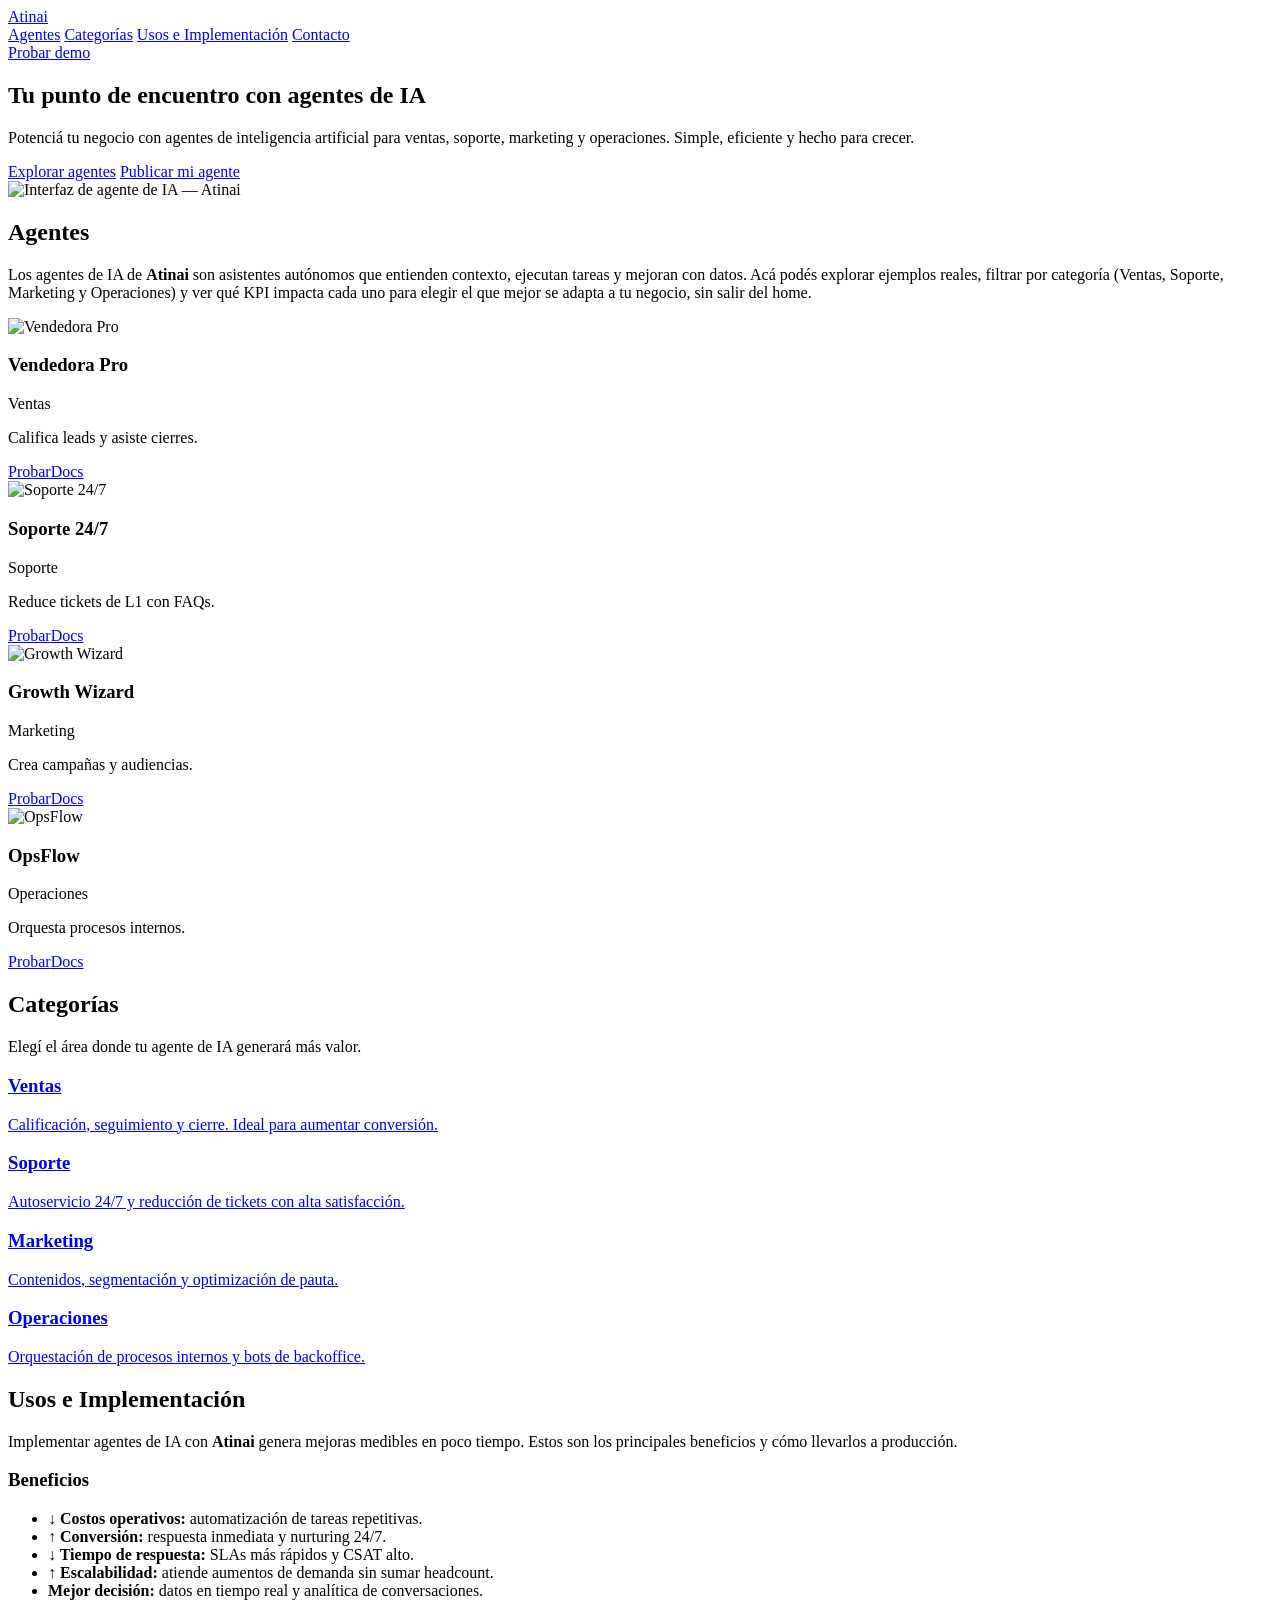
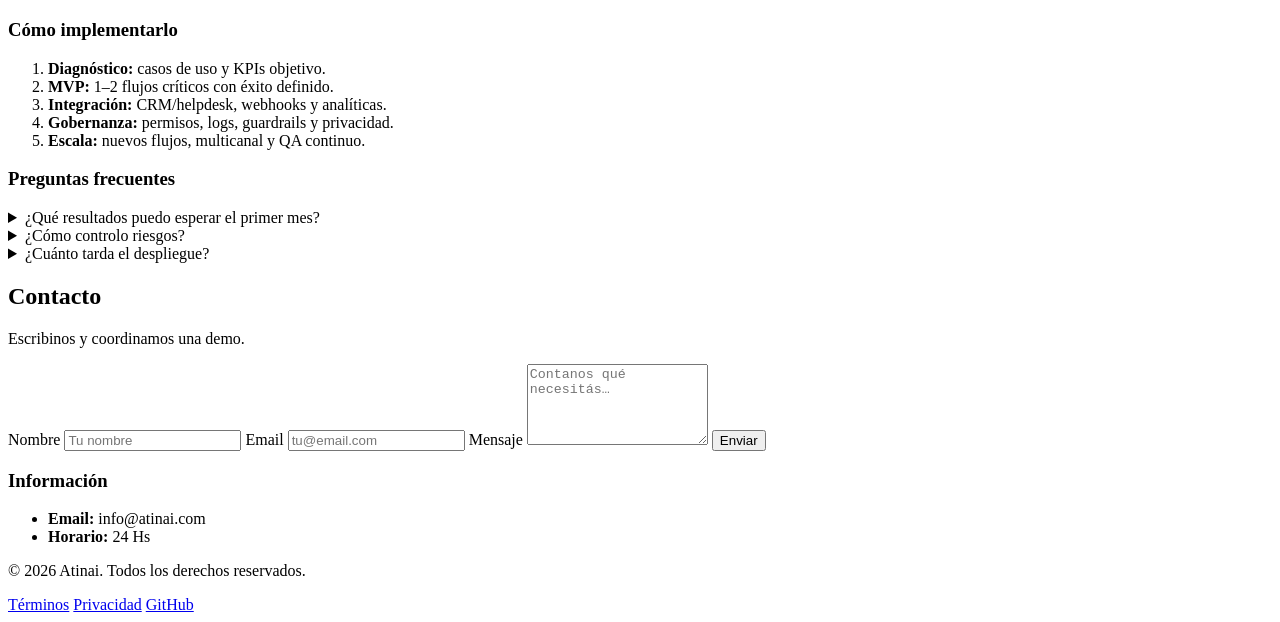
==== index.html @ c587e6f5 "Update index.html" ====
<!doctype html>
<html lang="es">
<head>
  <meta charset="utf-8" />
  <meta name="viewport" content="width=device-width, initial-scale=1" />
  <title>Atinai — Agentes de IA en crema & vainilla</title>
  <meta name="description" content="Atinai: directorio y showcase de agentes de inteligencia artificial. Diseño cálido en crema & vainilla, limpio, accesible y profesional." />
  <meta property="og:title" content="Atinai — Tu punto de encuentro con agentes de IA" />
  <meta property="og:description" content="Descubrí, compará y probá agentes de IA para ventas, soporte, marketing y operaciones." />
  <meta property="og:type" content="website" />

  <link rel="preconnect" href="https://fonts.googleapis.com">
  <link rel="preconnect" href="https://fonts.gstatic.com" crossorigin>
  <link href="https://fonts.googleapis.com/css2?family=Inter:wght@300;400;500;600;700&display=swap" rel="stylesheet">
  <script src="https://cdn.tailwindcss.com"></script>
  <script>
    tailwind.config = {
      theme: {
        extend: {
          fontFamily: { sans: ['Inter', 'ui-sans-serif', 'system-ui'] },
          colors: {
            vanilla: { 50: '#FFFBF2', 100: '#FFF3D6', 200: '#FFE8AD', 300: '#FFD97A' },
            crema: { 50: '#F8F5F0', 100: '#EFE7DC', 200: '#E4D8C7', 300: '#D6C3A9' }
          },
          boxShadow: { soft: '0 10px 30px rgba(0,0,0,0.06)' },
          borderRadius: { xl2: '1.25rem' }
        }
      }
    }
  </script>

  <style>
    html { scroll-behavior: smooth; }
    /* offset para header sticky */
    section[id] { scroll-margin-top: 96px; }
  </style>

  <!-- n8n Chat CSS -->
  <link href="https://cdn.jsdelivr.net/npm/@n8n/chat/dist/style.css" rel="stylesheet" />

  <!-- Overrides del theme del widget (scope en #n8n-chat) -->
  <style>
    #n8n-chat{
      --chat--font-family:'Inter',system-ui,-apple-system,Segoe UI,Roboto,sans-serif;

      --chat--color-primary:#1f2937;
      --chat--color-primary-shade-50:#111827;
      --chat--color-primary-shade-100:#0b1220;

      --chat--color-secondary:#FFD97A;
      --chat--color-secondary-shade-50:#F2C966;

      --chat--color-white:#ffffff;
      --chat--color-light:#FFFBF2;
      --chat--color-light-shade-50:#FFF3D6;
      --chat--color-light-shade-100:#FFE8AD;
      --chat--color-medium:#E4D8C7;
      --chat--color-dark:#1f2937;
      --chat--color-disabled:#9CA3AF;

      --chat--window--width:420px;
      --chat--window--height:620px;
      --chat--border-radius:20px;

      --chat--toggle--size:56px;
      --chat--toggle--background:var(--chat--color-primary);
      --chat--toggle--hover--background:var(--chat--color-primary-shade-50);
      --chat--toggle--active--background:var(--chat--color-primary-shade-100);
      --chat--toggle--color:#ffffff;

      --chat--header--background:var(--chat--color-secondary);
      --chat--header--color:#1C1917;

      --chat--message--user--background:var(--chat--color-primary);
      --chat--message--user--color:#FFFBF2;
      --chat--message--bot--background:var(--chat--color-light-shade-50);
      --chat--message--bot--color:var(--chat--color-dark);

      --chat--input--background:#FFFDF8;
      --chat--input--color:var(--chat--color-dark);
      --chat--input--placeholder--color:#9CA3AF;

      --chat--button--background:var(--chat--color-secondary);
      --chat--button--color:#1C1917;

      --chat--loader--color:var(--chat--color-secondary);
    }
    #n8n-chat :is(header,.header,[data-role="header"]){
      background:var(--chat--header--background)!important;
      color:var(--chat--header--color)!important;
    }
  </style>
</head>

<body class="bg-vanilla-50 text-stone-800">
  <!-- NAV -->
  <header class="sticky top-0 z-40 backdrop-blur bg-vanilla-50/80 border-b border-crema-100">
    <div class="max-w-6xl mx-auto px-4 py-3 flex items-center justify-between">
      <a href="#home" class="flex items-center gap-2 font-semibold" aria-label="Inicio Atinai">
        <span class="inline-block w-8 h-8 rounded-xl2 bg-vanilla-200 shadow-soft"></span>
        <span>Atinai</span>
      </a>
      <nav class="hidden md:flex items-center gap-6 text-sm" aria-label="Principal">
        <a href="#agentes" class="hover:underline">Agentes</a>
        <a href="#categorias" class="hover:underline">Categorías</a>
        <a href="#implementacion" class="hover:underline">Usos e Implementación</a>
        <a href="#contacto" class="hover:underline">Contacto</a>
      </nav>
      <a href="#chat" data-open-chat
         class="text-sm bg-stone-900 text-vanilla-50 px-4 py-2 rounded-xl2 shadow-soft hover:opacity-90">
        Probar demo
      </a>
    </div>
  </header>

  <!-- HERO / HOME -->
  <section id="home" class="relative overflow-hidden">
    <div class="absolute inset-0 bg-gradient-to-b from-vanilla-100/80 to-transparent"></div>
    <div class="max-w-6xl mx-auto px-4 py-16 md:py-24 grid md:grid-cols-2 gap-10 items-center">
      <div>
        <h1 class="text-3xl md:text-5xl font-semibold leading-tight">
          Tu punto de encuentro con <span class="underline decoration-vanilla-300 decoration-8 underline-offset-4">agentes de IA</span>
        </h1>
        <p class="mt-4 text-stone-600 md:text-lg">Potenciá tu negocio con agentes de inteligencia artificial para ventas, soporte, marketing y operaciones. Simple, eficiente y hecho para crecer.</p>
        <div class="mt-6 flex gap-3">
          <a href="#agentes" class="px-5 py-3 rounded-xl2 bg-vanilla-200 hover:bg-vanilla-300 shadow-soft font-medium">Explorar agentes</a>
          <a href="#contacto" class="px-5 py-3 rounded-xl2 bg-crema-100 hover:bg-crema-200 shadow-soft font-medium">Publicar mi agente</a>
        </div>
      </div>
      <div class="relative">
        <div class="p-4 bg-crema-50 rounded-3xl shadow-soft border border-crema-100">
          <img src="https://images.unsplash.com/photo-1553877522-43269d4ea984?q=80&w=1400&auto=format&fit=crop" alt="Interfaz de agente de IA — Atinai" class="rounded-2xl w-full h-64 object-cover" loading="lazy" />
        </div>
      </div>
    </div>
  </section>

  <!-- AGENTES -->
  <section id="agentes" class="max-w-6xl mx-auto px-4 py-16">
    <h2 class="text-2xl md:text-3xl font-semibold">Agentes</h2>
    <p class="text-stone-700 mt-2 md:text-lg">Los agentes de IA de <strong>Atinai</strong> son asistentes autónomos que entienden contexto, ejecutan tareas y mejoran con datos. Acá podés explorar ejemplos reales, filtrar por categoría (Ventas, Soporte, Marketing y Operaciones) y ver qué KPI impacta cada uno para elegir el que mejor se adapta a tu negocio, sin salir del home.</p>
    <div id="grid" class="mt-8 grid sm:grid-cols-2 lg:grid-cols-3 gap-6"></div>
  </section>

  <!-- CATEGORÍAS (restaurada) -->
  <section id="categorias" class="max-w-6xl mx-auto px-4 py-16 border-t border-crema-100">
    <h2 class="text-2xl md:text-3xl font-semibold">Categorías</h2>
    <p class="text-stone-600 mt-2">Elegí el área donde tu agente de IA generará más valor.</p>

    <div class="mt-8 grid md:grid-cols-2 lg:grid-cols-3 gap-6">
      <a class="p-6 rounded-3xl border border-crema-100 bg-white/70 hover:shadow-soft block" href="#agentes" data-cat="Ventas">
        <h3 class="text-xl font-semibold">Ventas</h3>
        <p class="text-stone-600 mt-1">Calificación, seguimiento y cierre. Ideal para aumentar conversión.</p>
      </a>
      <a class="p-6 rounded-3xl border border-crema-100 bg-white/70 hover:shadow-soft block" href="#agentes" data-cat="Soporte">
        <h3 class="text-xl font-semibold">Soporte</h3>
        <p class="text-stone-600 mt-1">Autoservicio 24/7 y reducción de tickets con alta satisfacción.</p>
      </a>
      <a class="p-6 rounded-3xl border border-crema-100 bg-white/70 hover:shadow-soft block" href="#agentes" data-cat="Marketing">
        <h3 class="text-xl font-semibold">Marketing</h3>
        <p class="text-stone-600 mt-1">Contenidos, segmentación y optimización de pauta.</p>
      </a>
      <a class="p-6 rounded-3xl border border-crema-100 bg-white/70 hover:shadow-soft block" href="#agentes" data-cat="Operaciones">
        <h3 class="text-xl font-semibold">Operaciones</h3>
        <p class="text-stone-600 mt-1">Orquestación de procesos internos y bots de backoffice.</p>
      </a>
    </div>
  </section>

  <!-- USOS E IMPLEMENTACIÓN (restaurada) -->
  <section id="implementacion" class="max-w-6xl mx-auto px-4 py-16 border-t border-crema-100">
    <h2 class="text-2xl md:text-3xl font-semibold">Usos e Implementación</h2>
    <p class="text-stone-700 mt-2 md:text-lg">Implementar agentes de IA con <strong>Atinai</strong> genera mejoras medibles en poco tiempo. Estos son los principales beneficios y cómo llevarlos a producción.</p>

    <div class="mt-8 grid md:grid-cols-2 gap-6">
      <article class="rounded-3xl p-6 border border-crema-100 bg-white/70">
        <h3 class="text-xl font-semibold">Beneficios </h3>
        <ul class="list-disc list-inside text-stone-700 mt-2 space-y-2">
          <li><strong>↓ Costos operativos:</strong> automatización de tareas repetitivas.</li>
          <li><strong>↑ Conversión:</strong> respuesta inmediata y nurturing 24/7.</li>
          <li><strong>↓ Tiempo de respuesta:</strong> SLAs más rápidos y CSAT alto.</li>
          <li><strong>↑ Escalabilidad:</strong> atiende aumentos de demanda sin sumar headcount.</li>
          <li><strong>Mejor decisión:</strong> datos en tiempo real y analítica de conversaciones.</li>
        </ul>
      </article>

      <article class="rounded-3xl p-6 border border-crema-100 bg-white/70">
        <h3 class="text-xl font-semibold">Cómo implementarlo </h3>
        <ol class="list-decimal list-inside text-stone-700 mt-2 space-y-2">
          <li><strong>Diagnóstico:</strong> casos de uso y KPIs objetivo.</li>
          <li><strong>MVP:</strong> 1–2 flujos críticos con éxito definido.</li>
          <li><strong>Integración:</strong> CRM/helpdesk, webhooks y analíticas.</li>
          <li><strong>Gobernanza:</strong> permisos, logs, guardrails y privacidad.</li>
          <li><strong>Escala:</strong> nuevos flujos, multicanal y QA continuo.</li>
        </ol>
      </article>
    </div>

    <div class="mt-10 rounded-3xl p-6 border border-vanilla-200 bg-vanilla-50">
      <h3 class="text-xl font-semibold">Preguntas frecuentes</h3>
      <details class="mt-3 p-4 border border-crema-100 rounded-2xl bg-white/70"><summary class="font-medium">¿Qué resultados puedo esperar el primer mes?</summary><p class="mt-2 text-stone-700">Reducciones del 20–40% en tiempos de respuesta y automatización del 30–60% de tickets repetitivos, según el caso.</p></details>
      <details class="mt-3 p-4 border border-crema-100 rounded-2xl bg-white/70"><summary class="font-medium">¿Cómo controlo riesgos?</summary><p class="mt-2 text-stone-700">Definí políticas de datos, revisiones humanas (HITL) para casos sensibles y métricas de calidad por flujo.</p></details>
      <details class="mt-3 p-4 border border-crema-100 rounded-2xl bg-white/70"><summary class="font-medium">¿Cuánto tarda el despliegue?</summary><p class="mt-2 text-stone-700">Un MVP suele estar listo en 1–2 semanas si los sistemas de destino están integrados.</p></details>
    </div>
  </section>

  <!-- CONTACTO -->
  <section id="contacto" class="max-w-6xl mx-auto px-4 py-16 border-t border-crema-100">
    <h2 class="text-2xl md:text-3xl font-semibold">Contacto</h2>
    <p class="text-stone-600 mt-2">Escribinos y coordinamos una demo.</p>
    <div class="grid md:grid-cols-2 gap-8 mt-6">
      <div class="rounded-3xl p-8 border border-crema-100 bg-white/70 shadow-soft">
        <form onsubmit="event.preventDefault(); alert('¡Gracias! Atinai te contacta pronto.'); this.reset();">
          <label class="block text-sm mb-1">Nombre</label>
          <input required class="w-full border border-crema-200 rounded-xl2 px-4 py-2 bg-white/80" placeholder="Tu nombre" />
          <label class="block text-sm mt-4 mb-1">Email</label>
          <input type="email" required class="w-full border border-crema-200 rounded-xl2 px-4 py-2 bg-white/80" placeholder="tu@email.com" />
          <label class="block text-sm mt-4 mb-1">Mensaje</label>
          <textarea rows="5" class="w-full border border-crema-200 rounded-xl2 px-4 py-2 bg-white/80" placeholder="Contanos qué necesitás…"></textarea>
          <button class="mt-4 px-5 py-3 rounded-xl2 bg-stone-900 text-vanilla-50 hover:opacity-90">Enviar</button>
        </form>
      </div>

      <div class="rounded-3xl p-8 border border-vanilla-200 bg-vanilla-50 shadow-soft">
        <h3 class="text-xl font-semibold">Información</h3>
        <ul class="mt-2 text-stone-700 space-y-2">
          <li><strong>Email:</strong> info@atinai.com</li>
          <li><strong>Horario:</strong> 24 Hs</li>
        </ul>
      </div>
    </div>
  </section>

  <footer class="border-t border-crema-100 bg-crema-50/60">
    <div class="max-w-6xl mx-auto px-4 py-8 text-sm text-stone-600 flex flex-col md:flex-row items-center justify-between gap-3">
      <p>© <span id="year"></span> Atinai. Todos los derechos reservados.</p>
      <div class="flex gap-4">
        <a href="#" class="hover:underline">Términos</a>
        <a href="#" class="hover:underline">Privacidad</a>
        <a href="#" class="hover:underline" aria-label="GitHub de Atinai">GitHub</a>
      </div>
    </div>
  </footer>

  <!-- Contenedor del widget -->
  <div id="n8n-chat"></div>

  <!-- n8n Chat widget JS (CDN, ESM) -->
  <script type="module">
    import { createChat } from 'https://cdn.jsdelivr.net/npm/@n8n/chat/dist/chat.bundle.es.js';

    const chat = createChat({
      webhookUrl: 'https://smartialab.app.n8n.cloud/webhook/5326e2ba-0e9a-4f0f-b3b2-1347140ce359/chat',
      target: '#n8n-chat',
      mode: 'window',
      loadPreviousSession: true,
      enableStreaming: false,      // ponelo en true cuando el flujo soporte streaming
      showWelcomeScreen: false,
      initialMessages: [
        '👋 ¡Hola! Soy el agente de Atinai.',
        'Contame qué necesitás y te ayudo al toque.'
      ],
      i18n: {
        en: {
          title: 'Atinai — Agente de IA',
          subtitle: '¿En qué te ayudo hoy?',
          getStarted: 'Nueva conversación',
          inputPlaceholder: 'Escribí tu mensaje…'
        }
      },
      metadata: {
        source: 'atinai-site',
        cmp: new URLSearchParams(location.search).get('cmp') || undefined
      }
    });

    // Abrir desde cualquier [data-open-chat] (header y cards) con apertura robusta del widget
    function openChatWindow() {
      const selectors = [
        '#n8n-chat button',
        '#n8n-chat [role="button"]',
        '#n8n-chat [class*="toggle"]',
        '#n8n-chat [data-testid*="toggle"]'
      ];
      const clickEl = () => {
        for (const sel of selectors) {
          const el = document.querySelector(sel);
          if (el) {
            try {
              el.dispatchEvent(new MouseEvent('pointerdown', { bubbles: true }));
              el.click();
              el.dispatchEvent(new MouseEvent('pointerup', { bubbles: true }));
              return true;
            } catch (_) {
              try { el.click(); return true; } catch (_) { /* ignore */ }
            }
          }
        }
        return false;
      };
      // intenta por hasta 2s por si el botón aún no montó
      const start = performance.now();
      const loop = () => {
        if (clickEl()) return;
        if (performance.now() - start < 2000) requestAnimationFrame(loop);
      };
      loop();
    }

    document.addEventListener('click', (e) => {
      const trigger = e.target.closest('[data-open-chat]');
      if (!trigger) return;
      e.preventDefault();
      // Si el bundle expone métodos en el objeto devuelto, usalos
      if (typeof chat?.open === 'function') {
        try { chat.open(); return; } catch (_) { /* fallback abajo */ }
      }
      // Fallback: simular click sobre el toggle del widget
      openChatWindow();
    });

    // Deep link para campañas: ?openChat=1
    if (new URLSearchParams(location.search).get('openChat') === '1') {
      const tryOpen = () => {
        if (typeof chat?.open === 'function') {
          try { chat.open(); return; } catch (_) {}
        }
        openChatWindow();
      };
      // pequeño delay para asegurar montaje
      requestAnimationFrame(tryOpen);
    }
    if (new URLSearchParams(location.search).get('openChat') === '1') {
      const tryOpen = () => {
        if (chat && typeof chat.open === 'function') {
          chat.open();
        } else {
          const toggle = document.querySelector('#n8n-chat button');
          if (toggle) toggle.click(); else requestAnimationFrame(tryOpen);
        }
      };
      tryOpen();
    }
  </script>

  <!-- Script extra: año + grid + filtros -->
  <script>
    // Año footer
    document.getElementById('year').textContent = new Date().getFullYear();

    // Datos demo
    const DATA = [
      { nombre:'Vendedora Pro', categoria:'Ventas', kpi:'conversion', desc:'Califica leads y asiste cierres.', demo:'#', docs:'#', img:'https://images.unsplash.com/photo-1556157382-97eda2d62296?q=80&w=1400&auto=format&fit=crop' },
      { nombre:'Soporte 24/7', categoria:'Soporte', kpi:'costo', desc:'Reduce tickets de L1 con FAQs.', demo:'#', docs:'#', img:'https://images.unsplash.com/photo-1587614382346-4ec70e388b28?q=80&w=1400&auto=format&fit=crop' },
      { nombre:'Growth Wizard', categoria:'Marketing', kpi:'conversion', desc:'Crea campañas y audiencias.', demo:'#', docs:'#', img:'https://images.unsplash.com/photo-1542744173-8e7e53415bb0?q=80&w=1400&auto=format&fit=crop' },
      { nombre:'OpsFlow', categoria:'Operaciones', kpi:'tiempo', desc:'Orquesta procesos internos.', demo:'#', docs:'#', img:'https://images.unsplash.com/photo-1555949963-ff9fe0c870eb?q=80&w=1400&auto=format&fit=crop' }
    ];

    const grid = document.getElementById('grid');

    function card(a){
      return `<article class="group border border-crema-100 bg-white/70 rounded-3xl p-4 shadow-soft transition">
        <img src="${a.img}" alt="${a.nombre}" loading="lazy" decoding="async" referrerpolicy="no-referrer" onerror="this.onerror=null;this.src='https://images.unsplash.com/photo-1556157382-97eda2d62296?q=80&w=1200&auto=format&fit=crop';" class="w-full h-40 sm:h-44 lg:h-48 object-cover rounded-2xl border border-crema-100 bg-crema-50"/>
        <div class="mt-4">
          <div class="flex items-center justify-between"><h3 class="font-semibold text-lg">${a.nombre}</h3><span class="text-xs px-2 py-1 rounded-full bg-vanilla-200">${a.categoria}</span></div>
          <p class="mt-1 text-sm text-stone-600">${a.desc}</p>
          <div class="mt-4 flex gap-2"><a class="px-3 py-2 text-sm rounded-xl2 bg-stone-900 text-vanilla-50" href="${a.demo}" data-open-chat>Probar</a><a class="px-3 py-2 text-sm rounded-xl2 bg-crema-100" href="${a.docs}">Docs</a></div>
        </div>
      </article>`;
    }

    let currentCat = null;
    function apply(){
      const items = DATA.filter(a => !currentCat || a.categoria===currentCat);
      grid.innerHTML = items.map(card).join('');
    }
    apply();

    // Filtro por categoría desde las cards de Categorías
    document.querySelectorAll('[data-cat]').forEach(el=>{
      el.addEventListener('click', ()=>{
        currentCat = el.getAttribute('data-cat');
        apply();
        // salto a la grilla
        document.getElementById('agentes').scrollIntoView({behavior:'smooth'});
      });
    });
  </script>
</body>
</html>
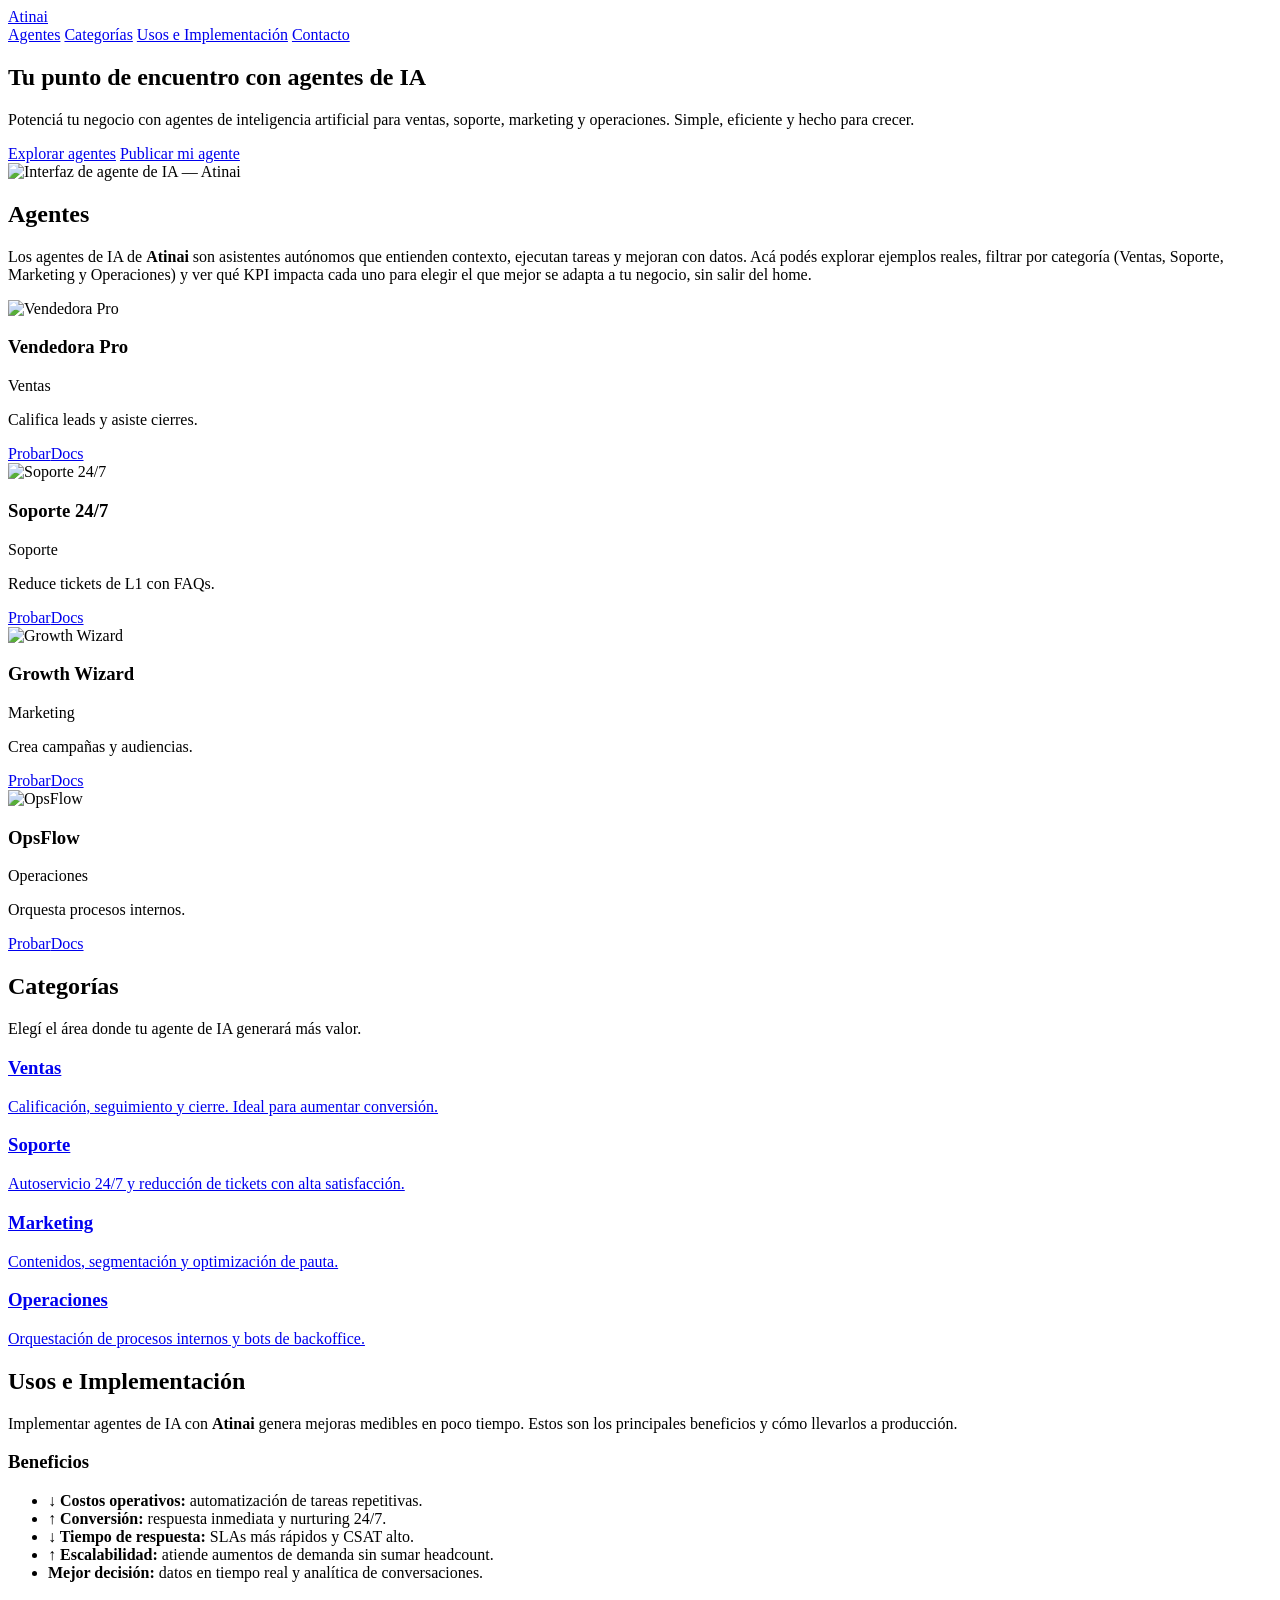
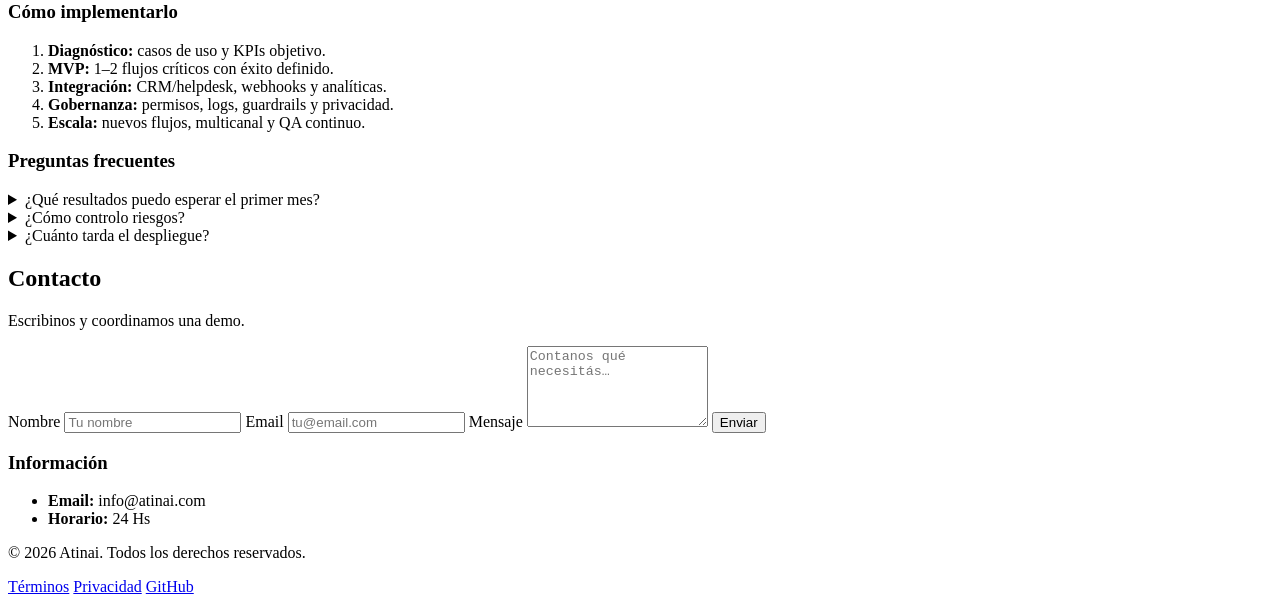
==== commit d0c4cfcd: "Update index.html" ====
--- a/index.html
+++ b/index.html
@@ -105,11 +105,9 @@
         <a href="#categorias" class="hover:underline">Categorías</a>
         <a href="#implementacion" class="hover:underline">Usos e Implementación</a>
         <a href="#contacto" class="hover:underline">Contacto</a>
-      </nav>
-      <a href="#chat" data-open-chat
-         class="text-sm bg-stone-900 text-vanilla-50 px-4 py-2 rounded-xl2 shadow-soft hover:opacity-90">
-        Probar demo
-      </a>
+<!-- BOTÓN "PROBAR DEMO" ELIMINADO A PEDIDO -->
+<!-- Antes aquí había un <a href="#chat" data-open-chat>Probar demo</a> en el header. -->
+
     </div>
   </header>
 
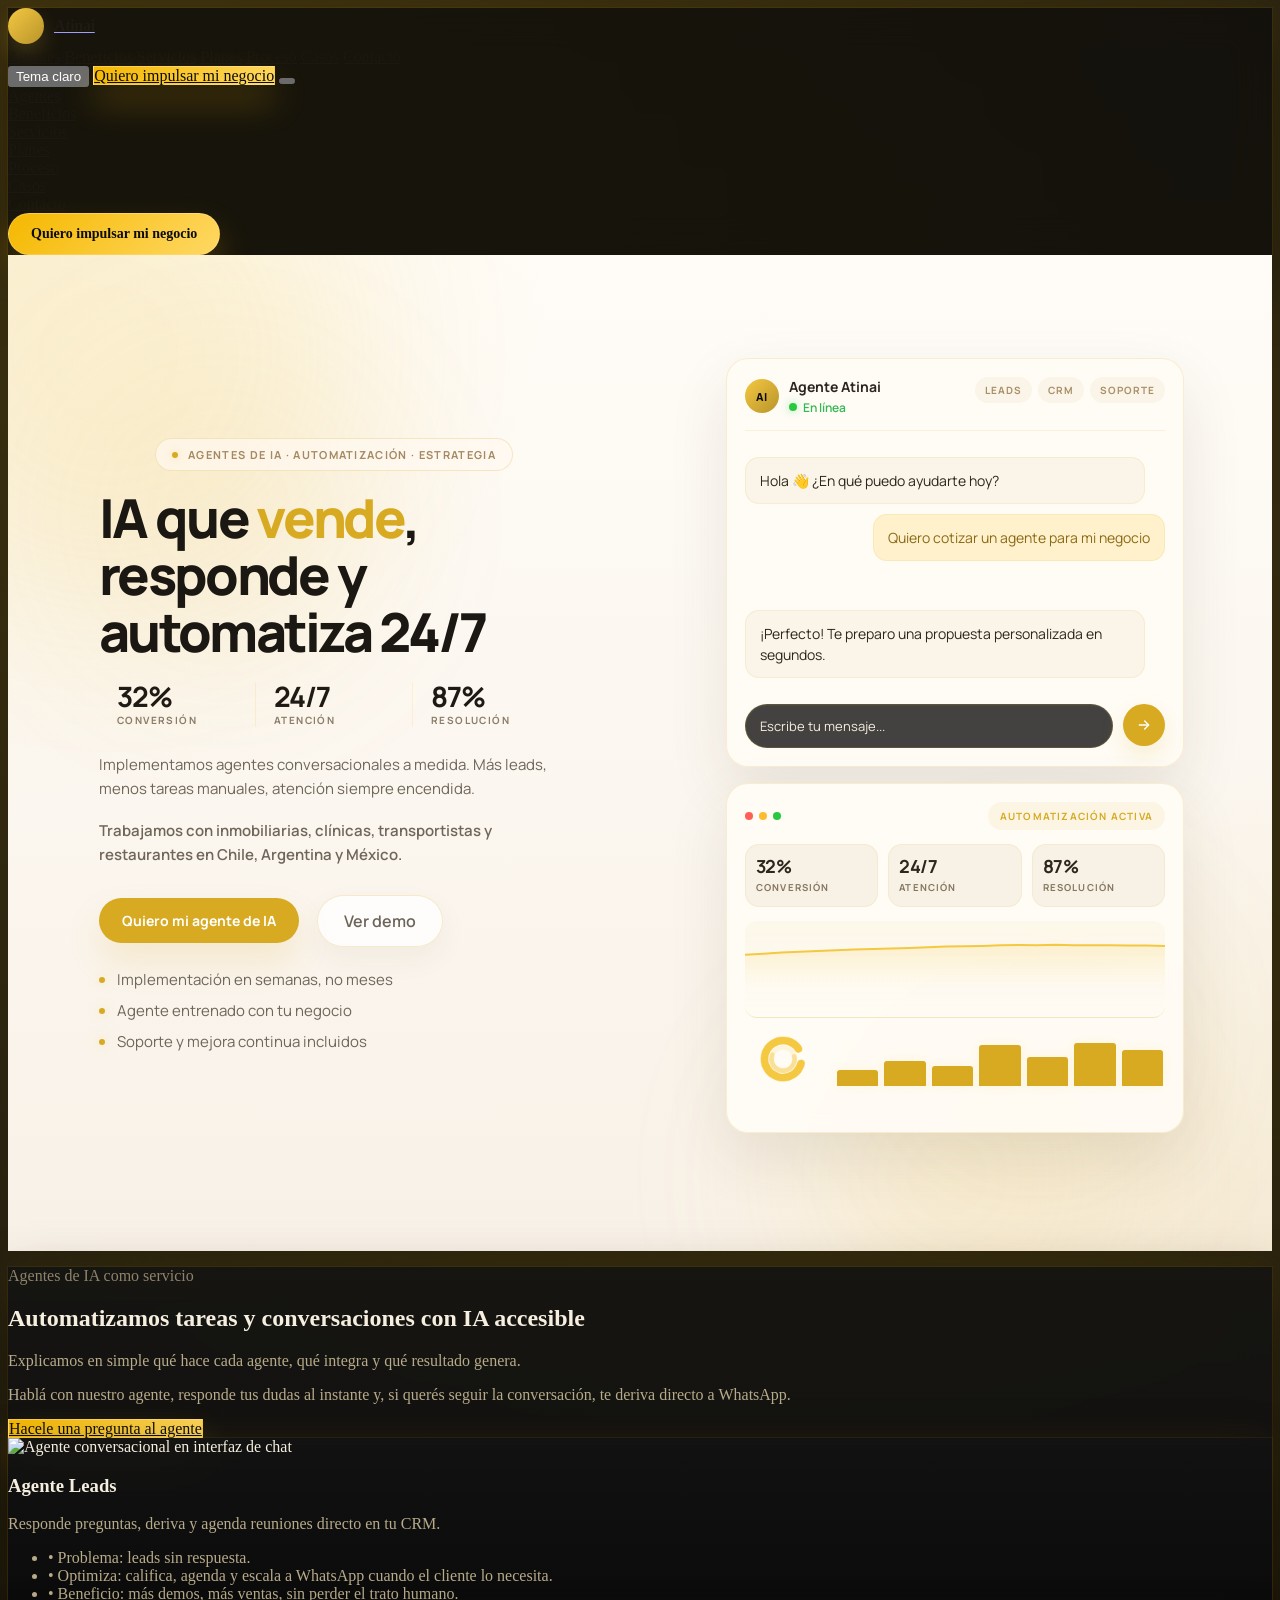
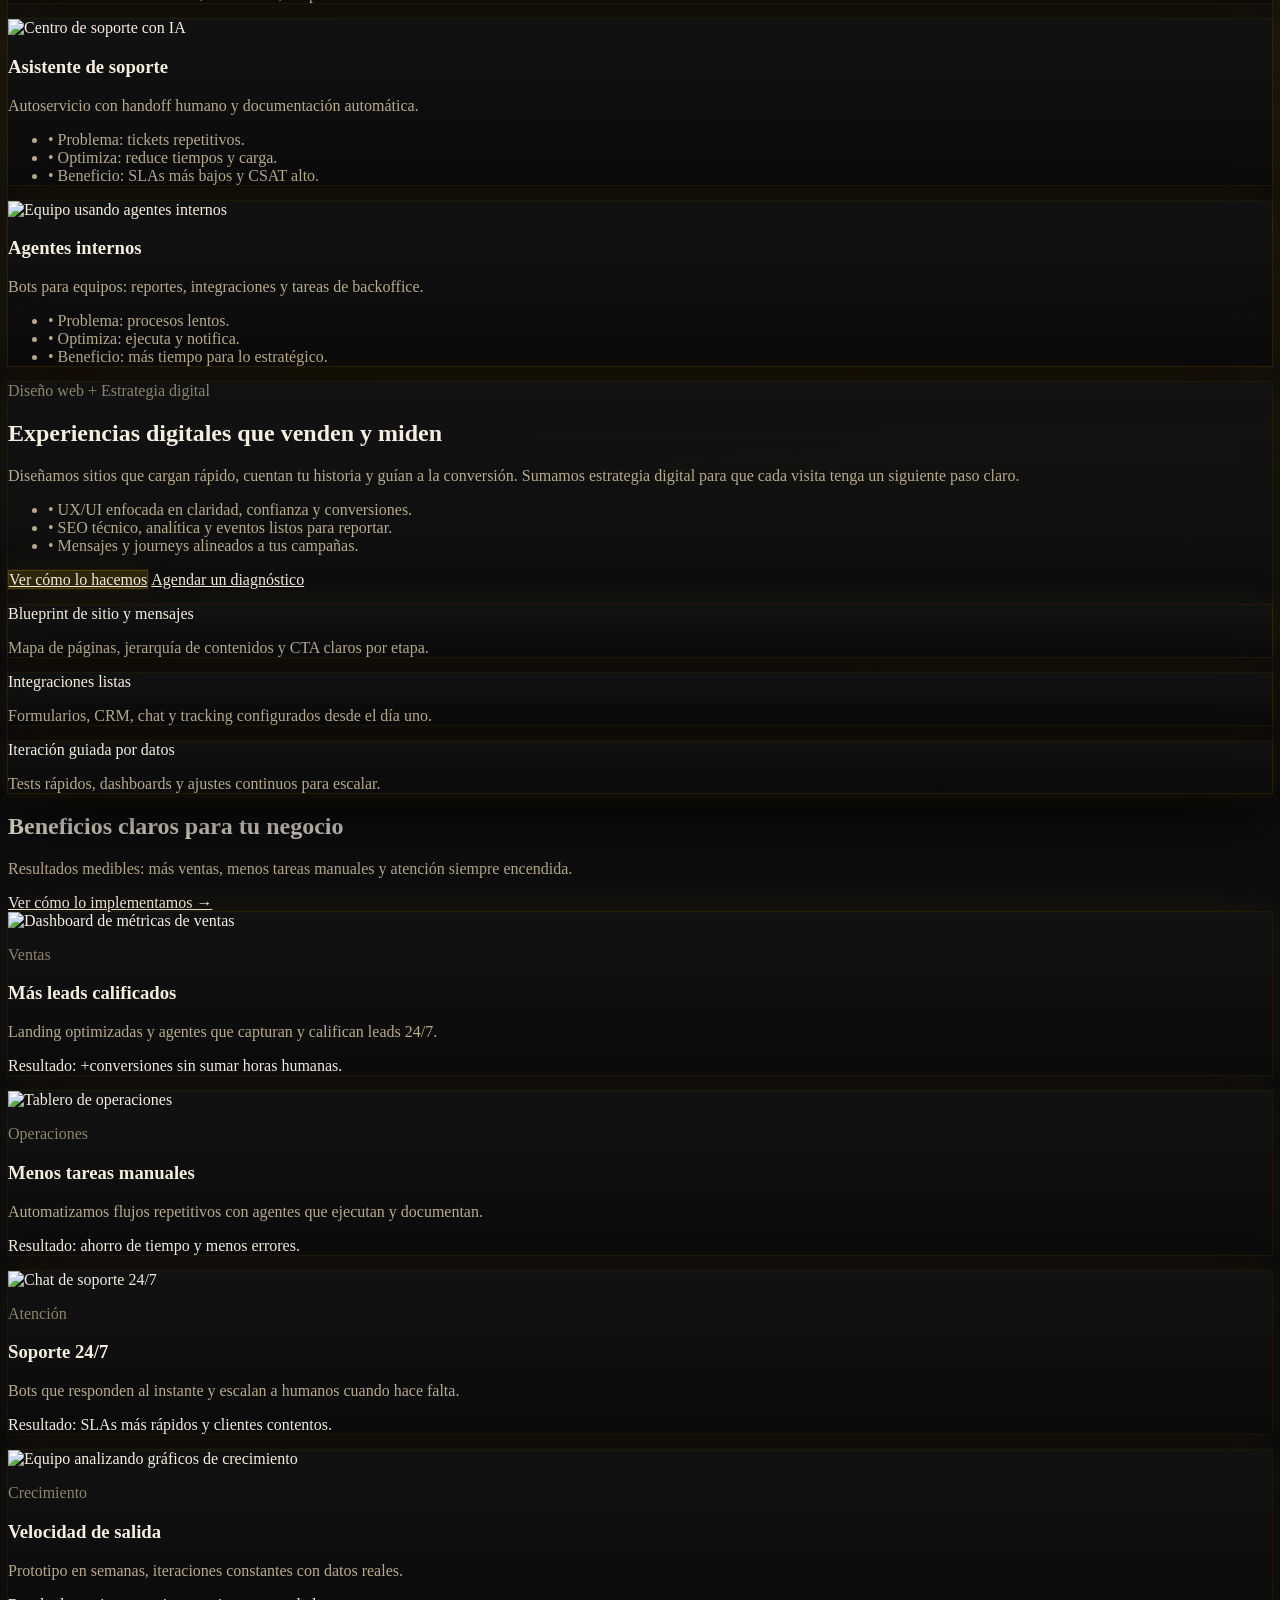
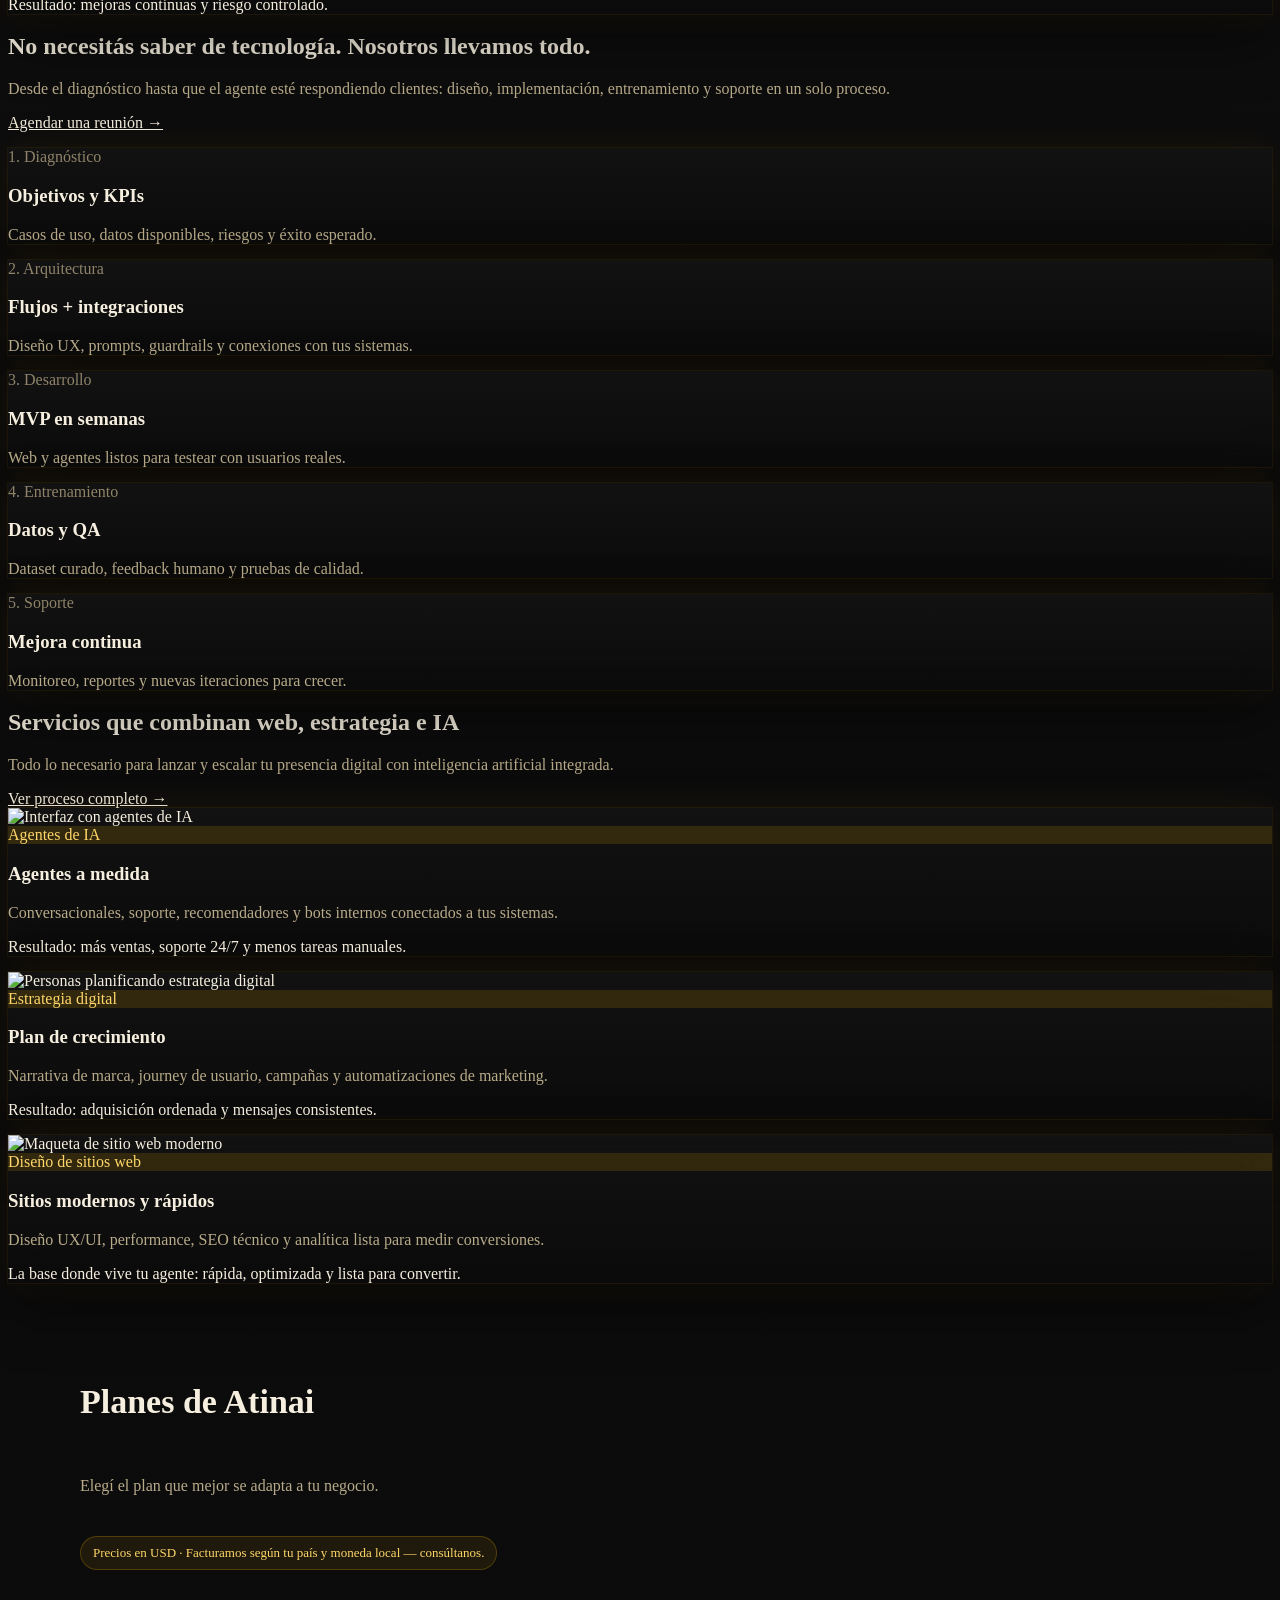
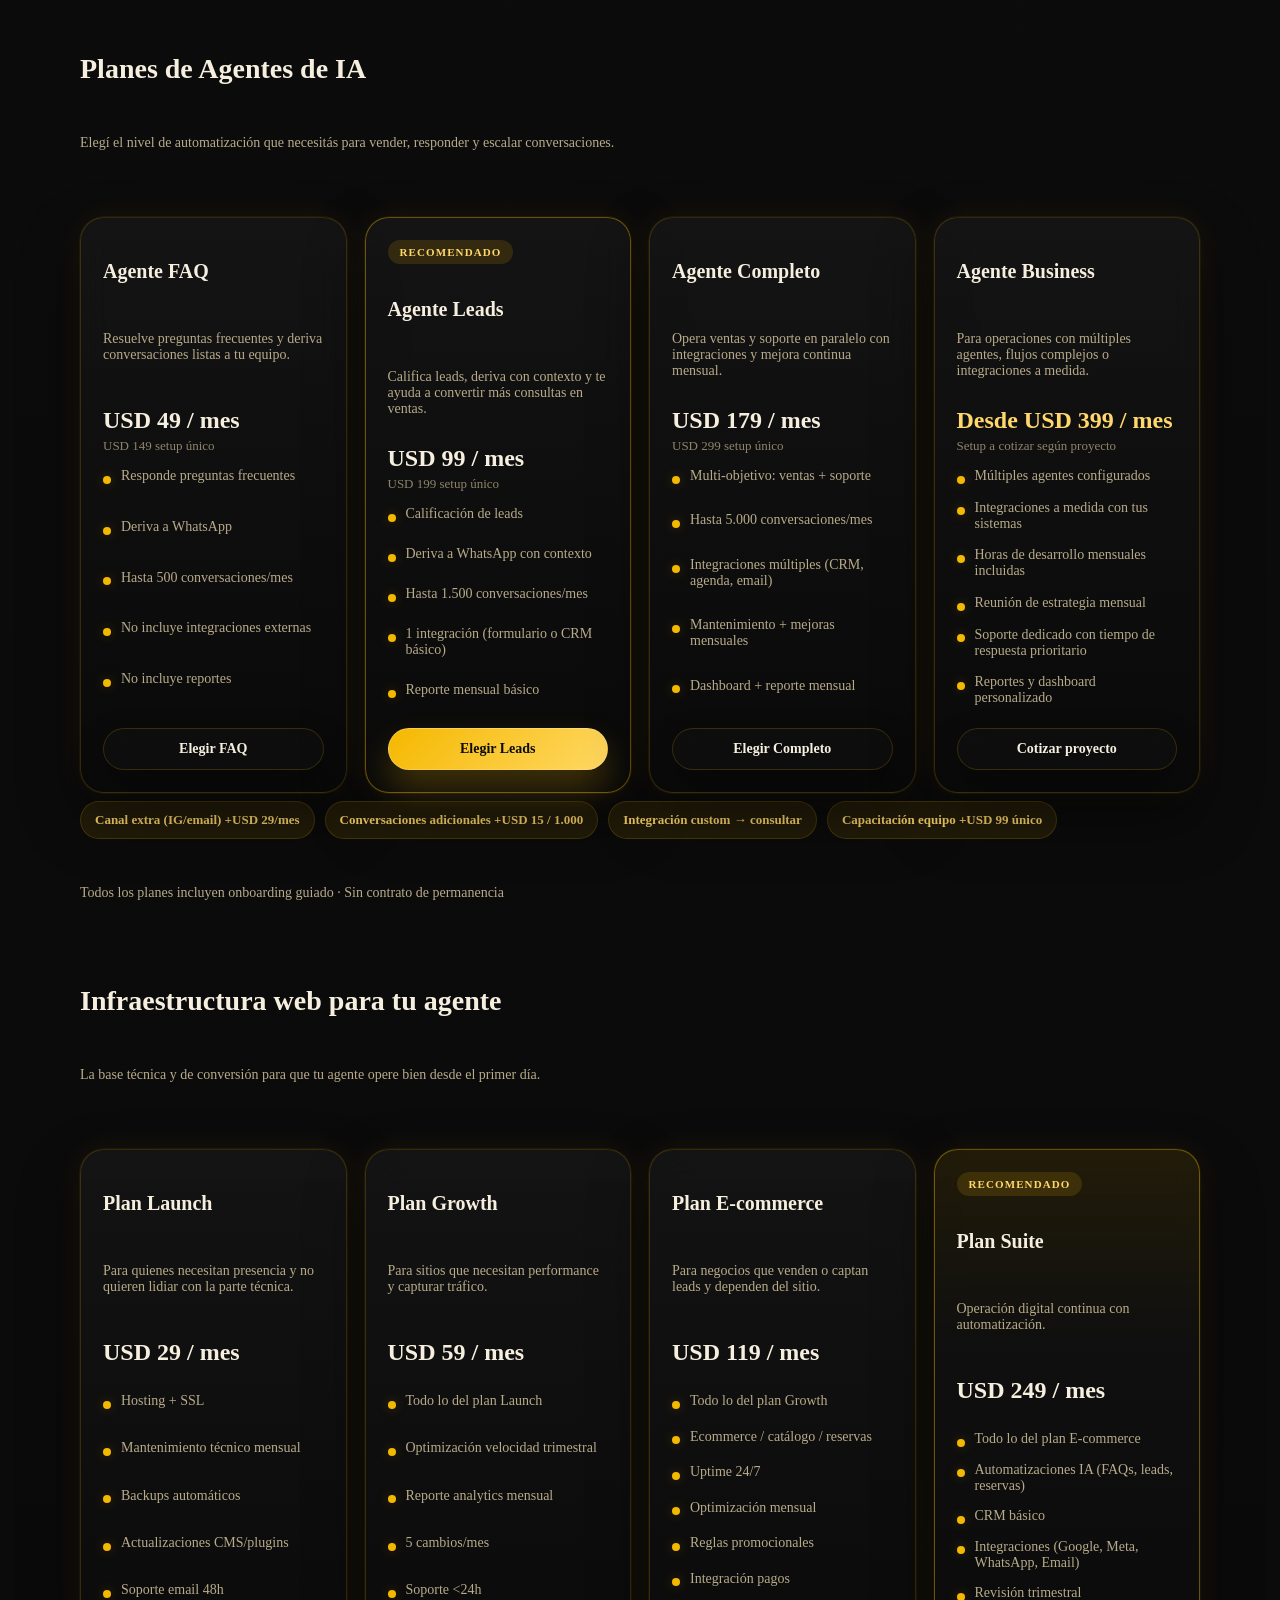
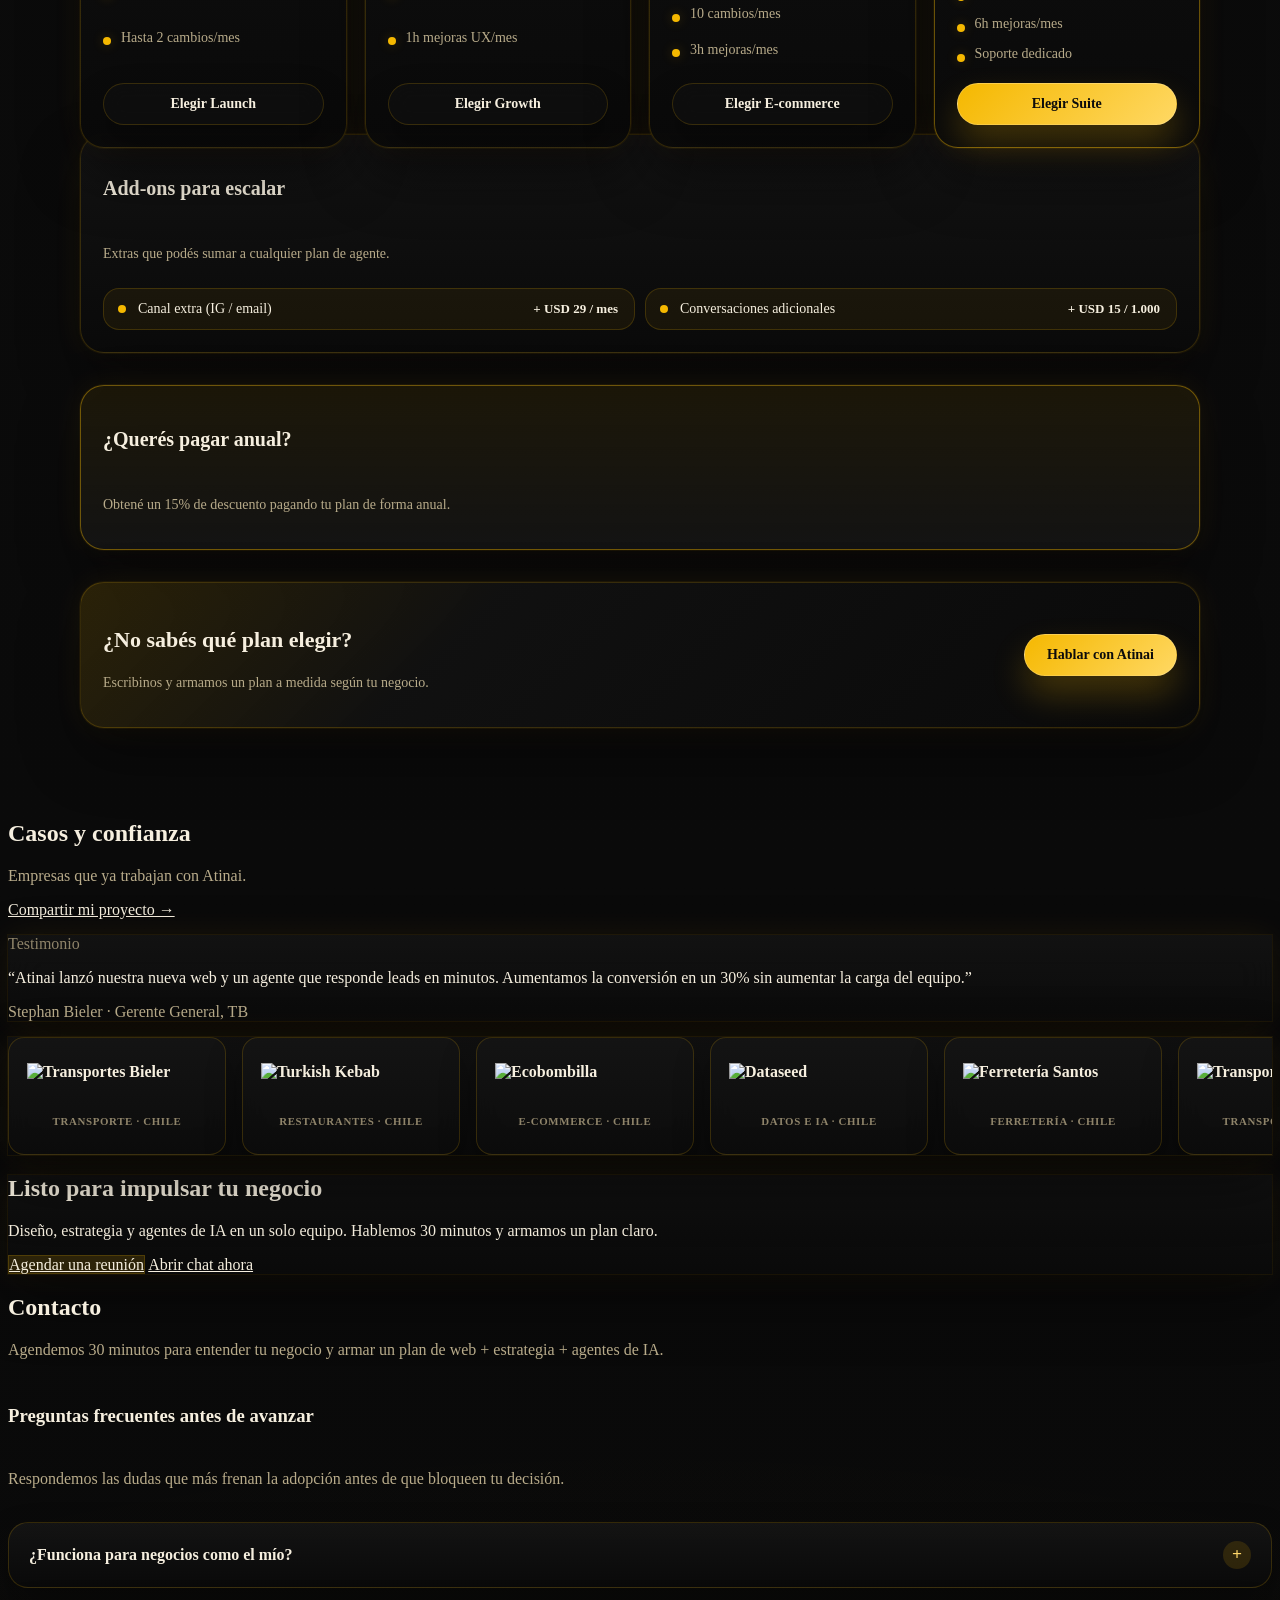
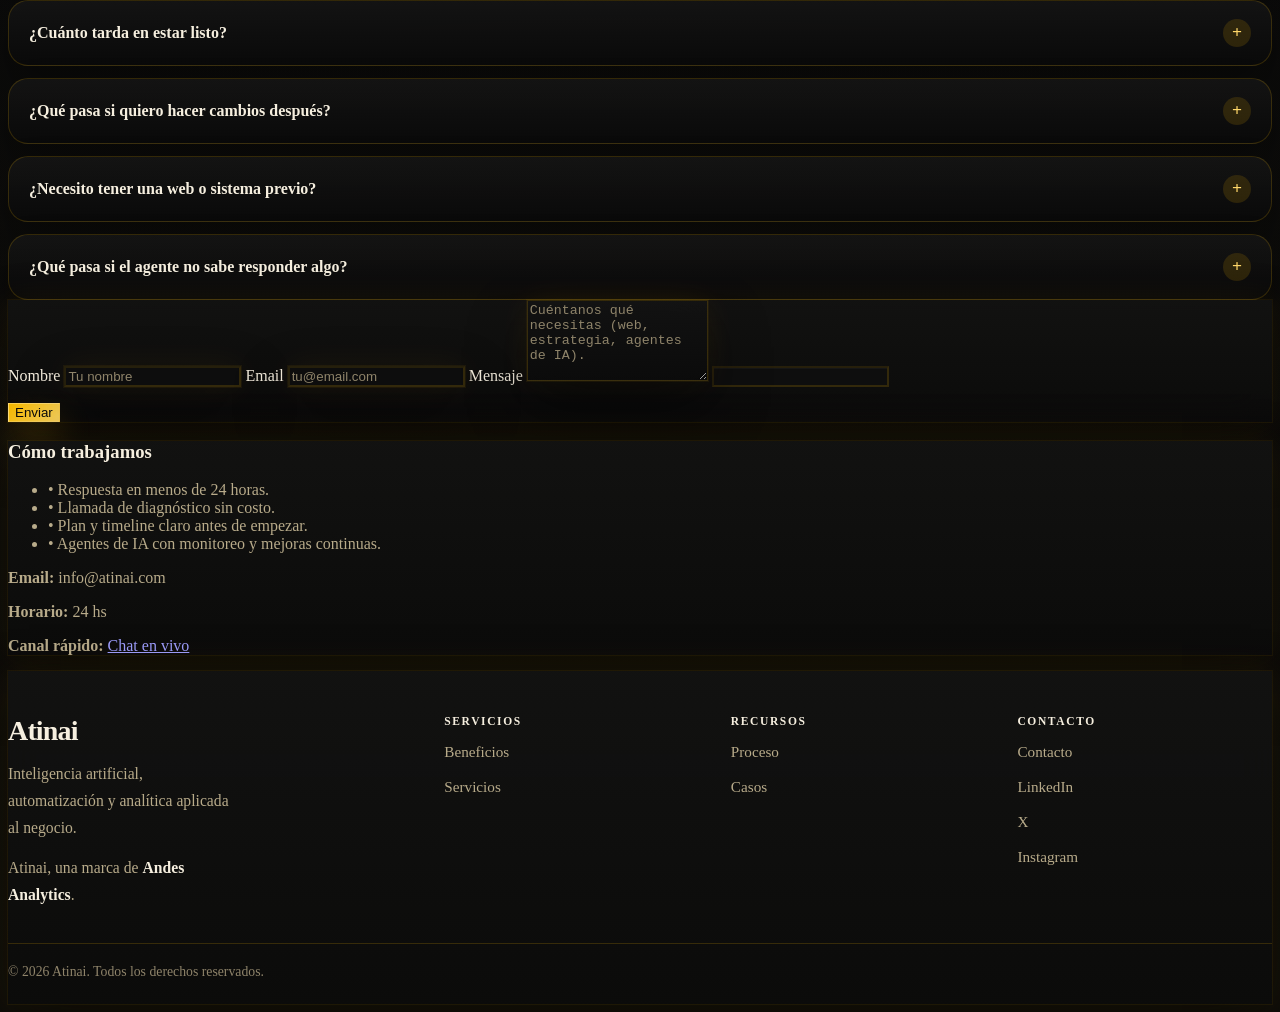
==== commit 0ce55ff2: "Restructure site footer layout" ====
--- a/index.html
+++ b/index.html
@@ -3,36 +3,874 @@
 <head>
   <meta charset="utf-8" />
   <meta name="viewport" content="width=device-width, initial-scale=1" />
-  <title>Atinai — Agentes de IA en crema & vainilla</title>
-  <meta name="description" content="Atinai: directorio y showcase de agentes de inteligencia artificial. Diseño cálido en crema & vainilla, limpio, accesible y profesional." />
-  <meta property="og:title" content="Atinai — Tu punto de encuentro con agentes de IA" />
-  <meta property="og:description" content="Descubrí, compará y probá agentes de IA para ventas, soporte, marketing y operaciones." />
+  <script>
+    (function () {
+      try {
+        var savedTheme = localStorage.getItem('atinai-theme');
+        var theme = savedTheme === 'light' || savedTheme === 'dark' ? savedTheme : 'dark';
+        document.documentElement.setAttribute('data-theme', theme);
+        document.documentElement.style.colorScheme = theme;
+      } catch (_) {
+        document.documentElement.setAttribute('data-theme', 'dark');
+        document.documentElement.style.colorScheme = 'dark';
+      }
+    })();
+  </script>
+  <title>Atinai | Inteligencia Artificial y Automatización para Empresas</title>
+  <meta name="description" content="Atinai implementa soluciones de inteligencia artificial, automatización, agentes de IA, Power BI y análisis de datos para empresas." />
+  <meta name="robots" content="index, follow" />
+  <link rel="canonical" href="https://atinai.com/" />
+  <meta name="author" content="Atinai" />
+
+  <!-- Schema.org structured data -->
+  <script type="application/ld+json">
+  {
+    "@context": "https://schema.org",
+    "@type": "Organization",
+    "name": "Atinai",
+    "url": "https://atinai.com",
+    "logo": "https://atinai.com/assets/img/49163.png",
+    "description": "Agencia de automatización e implementación de agentes de IA para pymes en Chile, Argentina y México.",
+    "email": "info@atinai.com",
+    "contactPoint": {
+      "@type": "ContactPoint",
+      "contactType": "sales",
+      "email": "info@atinai.com",
+      "areaServed": ["CL", "AR", "MX"],
+      "availableLanguage": ["es"]
+    },
+    "areaServed": ["Chile", "Argentina", "México"],
+    "serviceType": ["Agentes de IA", "Automatización", "Diseño web", "Estrategia digital"],
+    "sameAs": [
+      "https://www.instagram.com/atinai.ai/?utm_source=ig_web_copy_link"
+    ]
+  }
+  </script>
+  <script type="application/ld+json">
+  {
+    "@context": "https://schema.org",
+    "@type": "WebSite",
+    "name": "Atinai",
+    "url": "https://atinai.com",
+    "inLanguage": "es",
+    "description": "Agencia de automatización e implementación de IA para pymes en LATAM."
+  }
+  </script>
+  <script type="application/ld+json">
+  {
+    "@context": "https://schema.org",
+    "@type": "Service",
+    "serviceType": "Agentes de IA y automatización para pymes",
+    "name": "Atinai",
+    "provider": {
+      "@type": "Organization",
+      "name": "Atinai",
+      "url": "https://atinai.com"
+    },
+    "areaServed": ["Chile", "Argentina", "México"],
+    "availableLanguage": "es",
+    "description": "Implementación de agentes conversacionales, automatización con n8n, captura de leads e integración con WhatsApp y CRM para pymes."
+  }
+  </script>
+  <script type="application/ld+json">
+  {
+    "@context": "https://schema.org",
+    "@type": "FAQPage",
+    "mainEntity": [
+      {
+        "@type": "Question",
+        "name": "¿Funciona para negocios como el mío?",
+        "acceptedAnswer": {
+          "@type": "Answer",
+          "text": "Sí. Trabajamos con pymes de servicios, comercio y logística en toda la región."
+        }
+      },
+      {
+        "@type": "Question",
+        "name": "¿Cuánto tarda en estar listo?",
+        "acceptedAnswer": {
+          "@type": "Answer",
+          "text": "El primer agente puede estar operativo en 2 a 4 semanas, según el alcance y las integraciones necesarias."
+        }
+      },
+      {
+        "@type": "Question",
+        "name": "¿Qué pasa si quiero hacer cambios después?",
+        "acceptedAnswer": {
+          "@type": "Answer",
+          "text": "Todos los planes incluyen horas de ajuste mensual y soporte continuo para mejorar mensajes, flujos y automatizaciones."
+        }
+      },
+      {
+        "@type": "Question",
+        "name": "¿Necesito tener una web o sistema previo?",
+        "acceptedAnswer": {
+          "@type": "Answer",
+          "text": "No. Podemos comenzar desde cero o integrarnos a la web, CRM o herramientas que ya usas."
+        }
+      },
+      {
+        "@type": "Question",
+        "name": "¿Qué pasa si el agente no sabe responder algo?",
+        "acceptedAnswer": {
+          "@type": "Answer",
+          "text": "El agente escala automáticamente a una persona de tu equipo para que el cliente nunca quede sin respuesta."
+        }
+      }
+    ]
+  }
+  </script>
+  <meta property="og:title" content="Atinai | Inteligencia Artificial y Automatización para Empresas" />
+  <meta property="og:description" content="Soluciones de IA, automatización, agentes de IA, Power BI y análisis de datos para empresas." />
   <meta property="og:type" content="website" />
+  <meta property="og:url" content="https://atinai.com/" />
+  <meta property="og:site_name" content="Atinai" />
+  <meta property="og:locale" content="es_CL" />
+  <meta property="og:image" content="https://atinai.com/assets/img/49163.png" />
+  <meta name="twitter:card" content="summary_large_image" />
+  <meta name="twitter:title" content="Atinai | Inteligencia Artificial y Automatización para Empresas" />
+  <meta name="twitter:description" content="Atinai implementa soluciones de inteligencia artificial, automatización, agentes de IA, Power BI y análisis de datos para empresas." />
+  <meta name="twitter:image" content="https://atinai.com/assets/img/49163.png" />
 
   <link rel="preconnect" href="https://fonts.googleapis.com">
   <link rel="preconnect" href="https://fonts.gstatic.com" crossorigin>
-  <link href="https://fonts.googleapis.com/css2?family=Inter:wght@300;400;500;600;700&display=swap" rel="stylesheet">
+  <link href="https://fonts.googleapis.com/css2?family=Manrope:wght@400;500;600;700;800&display=swap" rel="stylesheet">
   <script src="https://cdn.tailwindcss.com"></script>
   <script>
     tailwind.config = {
       theme: {
         extend: {
-          fontFamily: { sans: ['Inter', 'ui-sans-serif', 'system-ui'] },
+          fontFamily: { sans: ['Manrope', 'Inter', 'ui-sans-serif', 'system-ui'] },
           colors: {
             vanilla: { 50: '#FFFBF2', 100: '#FFF3D6', 200: '#FFE8AD', 300: '#FFD97A' },
-            crema: { 50: '#F8F5F0', 100: '#EFE7DC', 200: '#E4D8C7', 300: '#D6C3A9' }
+            crema: { 50: '#F8F5F0', 100: '#EFE7DC', 200: '#E4D8C7', 300: '#D6C3A9' },
+            ink: '#111827',
+            midnight: '#0F172A'
           },
-          boxShadow: { soft: '0 10px 30px rgba(0,0,0,0.06)' },
+          boxShadow: { soft: '0 12px 34px rgba(0,0,0,0.07)' },
           borderRadius: { xl2: '1.25rem' }
         }
       }
     }
   </script>
 
+  <link rel="stylesheet" href="styles.css" />
+
   <style>
+    :root {
+      --gold: #D7AA22;
+      --dark: #171411;
+      --surface: rgba(255, 252, 246, 0.94);
+      --surface2: #F8F1E5;
+    }
+
     html { scroll-behavior: smooth; }
-    /* offset para header sticky */
     section[id] { scroll-margin-top: 96px; }
+
+    .site-brand {
+      display: inline-flex;
+      align-items: center;
+      gap: 10px;
+    }
+
+    .site-brand-mark {
+      width: 36px;
+      height: 36px;
+      border-radius: 999px;
+      display: inline-flex;
+      align-items: center;
+      justify-content: center;
+      background: linear-gradient(135deg, #F5C842 0%, #B8942A 100%);
+      color: #0D0D0D;
+      font-size: 13px;
+      font-weight: 700;
+      letter-spacing: 0.04em;
+      box-shadow: 0 10px 22px rgba(245, 200, 66, 0.18);
+      flex: none;
+    }
+
+    .site-brand-text {
+      color: #1F1A14;
+      font-weight: 700;
+      letter-spacing: -0.02em;
+    }
+
+    .nav-link {
+      color: rgba(31, 26, 20, 0.72);
+      transition: opacity 0.2s ease, color 0.2s ease;
+    }
+
+    .nav-link:hover {
+      opacity: 1;
+      color: #1F1A14;
+    }
+
+    .mobile-menu-links .nav-link {
+      display: block;
+      color: rgba(31, 26, 20, 0.72);
+    }
+
+    #home.hero {
+      position: relative;
+      overflow: hidden;
+      min-height: calc(100vh - 72px);
+      background:
+        radial-gradient(circle at top left, rgba(215, 170, 34, 0.10), transparent 34%),
+        radial-gradient(circle at bottom right, rgba(215, 170, 34, 0.10), transparent 30%),
+        linear-gradient(180deg, #FFFCF7 0%, #F8F1E8 100%);
+      padding: 40px 0 56px;
+      isolation: isolate;
+      font-family: 'Manrope', sans-serif;
+    }
+
+    #home.hero::before,
+    #home.hero::after {
+      content: "";
+      position: absolute;
+      border-radius: 999px;
+      filter: blur(90px);
+      opacity: 0.08;
+      pointer-events: none;
+      z-index: 0;
+    }
+
+    #home.hero::before {
+      width: 320px;
+      height: 320px;
+      left: 4%;
+      top: 10%;
+      background: var(--gold);
+      animation: heroOrbFloatLeft 14s ease-in-out infinite;
+    }
+
+    #home.hero::after {
+      width: 300px;
+      height: 300px;
+      right: 7%;
+      bottom: 6%;
+      background: #E2B63C;
+      animation: heroOrbFloatRight 17s ease-in-out infinite;
+    }
+
+    #home .hero-container {
+      max-width: 1180px;
+      min-height: calc(100vh - 168px);
+      margin: 0 auto;
+      padding: 0 32px;
+      display: grid;
+      grid-template-columns: minmax(0, 1fr) minmax(390px, 440px);
+      gap: 44px;
+      align-items: center;
+      position: relative;
+      z-index: 1;
+    }
+
+    #home .hero-left {
+      display: flex;
+      flex-direction: column;
+      align-items: flex-start;
+      justify-content: center;
+      text-align: left;
+      gap: 18px;
+      max-width: 470px;
+    }
+
+    #home .hero-right {
+      display: flex;
+      flex-direction: column;
+      align-items: center;
+      gap: 16px;
+      width: 100%;
+      max-width: 440px;
+      margin-inline: auto;
+    }
+
+    #home .hero-tag {
+      display: inline-flex;
+      align-items: center;
+      gap: 10px;
+      padding: 8px 16px;
+      border-radius: 999px;
+      border: 1px solid rgba(215, 170, 34, 0.24);
+      background: rgba(255, 249, 240, 0.72);
+      color: #A48962;
+      font-size: 11px;
+      font-weight: 700;
+      letter-spacing: 0.12em;
+      text-transform: uppercase;
+    }
+
+    .hero-tag-dot {
+      width: 6px;
+      height: 6px;
+      border-radius: 999px;
+      background: var(--gold);
+      box-shadow: 0 0 10px rgba(245, 200, 66, 0.45);
+      animation: heroTagPulse 1.6s ease-in-out infinite;
+      flex: none;
+    }
+
+    #home .hero-title {
+      margin: 0;
+      max-width: none;
+      color: #1B1713;
+      font-family: 'Manrope', sans-serif;
+      font-size: clamp(36px, 4.2vw, 62px);
+      line-height: 1.06;
+      font-weight: 800;
+      letter-spacing: -0.05em;
+    }
+
+    #home .hero-inline-metrics {
+      display: inline-flex;
+      align-items: stretch;
+      justify-content: flex-start;
+      flex-wrap: wrap;
+      gap: 0;
+      margin: 4px 0 8px;
+    }
+
+    #home .hero-inline-metrics-item {
+      min-width: 120px;
+      padding: 0 18px;
+      display: grid;
+      gap: 3px;
+    }
+
+    #home .hero-inline-metrics-item + .hero-inline-metrics-item {
+      border-left: 1px solid rgba(245, 200, 66, 0.16);
+    }
+
+    #home .hero-inline-metrics strong {
+      color: #1F1A14;
+      font-family: 'Manrope', sans-serif;
+      font-size: 28px;
+      line-height: 1;
+      font-weight: 700;
+      letter-spacing: -0.03em;
+    }
+
+    #home .hero-inline-metrics span {
+      color: rgba(123, 107, 84, 0.88);
+      font-size: 10px;
+      font-weight: 700;
+      letter-spacing: 0.14em;
+      text-transform: uppercase;
+    }
+
+    .hero-title-highlight {
+      color: var(--gold);
+    }
+
+    #home .hero-subtitle,
+    #home .hero-claim {
+      max-width: 100%;
+      margin: 0;
+      color: #6F665A;
+      font-size: 15px;
+      line-height: 1.6;
+    }
+
+    #home .hero-claim {
+      max-width: 100%;
+      font-size: 15px;
+    }
+
+    #home .hero-actions {
+      display: flex;
+      align-items: center;
+      justify-content: flex-start;
+      gap: 18px;
+      margin-top: 10px;
+      flex-wrap: wrap;
+    }
+
+    #home .hero-actions .btn.btn-primary {
+      background: var(--gold);
+      color: #FFFFFF;
+      border-radius: 50px;
+      border: 1px solid rgba(215, 170, 34, 0.22);
+      box-shadow: 0 18px 34px rgba(215, 170, 34, 0.16);
+      white-space: nowrap;
+      font-weight: 700;
+    }
+
+    #home .hero-demo-link {
+      display: inline-flex;
+      align-items: center;
+      justify-content: center;
+      min-height: 50px;
+      padding: 0 26px;
+      border-radius: 999px;
+      border: 1px solid rgba(215, 170, 34, 0.22);
+      background: rgba(255, 255, 255, 0.74);
+      box-shadow: 0 12px 30px rgba(69, 52, 20, 0.05);
+      color: #6B6458;
+      font-size: 16px;
+      font-weight: 600;
+      text-decoration: none;
+    }
+
+    #home .hero-demo-link::before {
+      display: none;
+    }
+
+    #home .hero-bullets {
+      list-style: none;
+      display: grid;
+      gap: 10px;
+      margin: 4px 0 0;
+      padding: 0;
+      color: #6F665A;
+      font-size: 15px;
+    }
+
+    #home .hero-bullets li {
+      position: relative;
+      padding-left: 18px;
+    }
+
+    #home .hero-bullets li::before {
+      content: "";
+      position: absolute;
+      left: 0;
+      top: 0.56em;
+      width: 6px;
+      height: 6px;
+      border-radius: 999px;
+      background: var(--gold);
+      box-shadow: 0 0 12px rgba(245, 200, 66, 0.4);
+    }
+
+    .hero-panel {
+      width: 100%;
+      border-radius: 22px;
+      border: 1px solid rgba(215, 170, 34, 0.18);
+      background: var(--surface);
+      box-shadow: 0 24px 60px rgba(71, 56, 28, 0.10);
+      overflow: hidden;
+      backdrop-filter: blur(8px);
+    }
+
+    .hero-panel-dashboard {
+      padding: 18px;
+    }
+
+    .hero-panel-top {
+      display: flex;
+      align-items: center;
+      justify-content: space-between;
+      gap: 12px;
+      margin-bottom: 14px;
+    }
+
+    .hero-window-dots {
+      display: inline-flex;
+      gap: 6px;
+    }
+
+    .hero-window-dots span {
+      width: 8px;
+      height: 8px;
+      border-radius: 999px;
+      display: block;
+    }
+
+    .hero-window-dots span:nth-child(1) { background: #FF5F57; }
+    .hero-window-dots span:nth-child(2) { background: #FEBC2E; }
+    .hero-window-dots span:nth-child(3) { background: #28C840; }
+
+    .hero-dashboard-badge {
+      padding: 7px 12px;
+      border-radius: 999px;
+      background: rgba(215, 170, 34, 0.08);
+      color: var(--gold);
+      font-size: 10px;
+      font-weight: 700;
+      letter-spacing: 0.12em;
+      text-transform: uppercase;
+      white-space: nowrap;
+    }
+
+    .hero-metrics {
+      display: grid;
+      grid-template-columns: repeat(3, minmax(0, 1fr));
+      gap: 10px;
+      margin-bottom: 14px;
+    }
+
+    .hero-metric-card {
+      padding: 12px 10px;
+      border-radius: 14px;
+      background: var(--surface2);
+      border: 1px solid rgba(215, 170, 34, 0.10);
+    }
+
+    .hero-metric-card strong,
+    .hero-metric-card span {
+      display: block;
+    }
+
+    .hero-metric-card strong {
+      color: #2D261E;
+      font-weight: 700;
+      font-size: 18px;
+      line-height: 1.1;
+      letter-spacing: -0.03em;
+    }
+
+    .hero-metric-card span {
+      margin-top: 5px;
+      color: rgba(123, 107, 84, 0.92);
+      font-size: 0.6rem;
+      font-weight: 700;
+      letter-spacing: 0.12em;
+      text-transform: uppercase;
+    }
+
+    .hero-chart-wrap {
+      height: 78px;
+      padding: 4px 0 14px;
+      border-radius: 12px;
+      background: linear-gradient(180deg, rgba(215, 170, 34, 0.06), rgba(255, 255, 255, 0));
+      border-bottom: 1px solid rgba(215, 170, 34, 0.24);
+      margin-bottom: 14px;
+    }
+
+    #lineChart {
+      width: 100%;
+      height: 60px;
+      display: block;
+    }
+
+    .hero-dashboard-bottom {
+      display: grid;
+      grid-template-columns: 76px minmax(0, 1fr);
+      gap: 14px;
+      align-items: end;
+    }
+
+    .hero-donut-wrap {
+      width: 54px;
+      height: 54px;
+      margin-inline: auto;
+    }
+
+    #donutChart {
+      width: 54px;
+      height: 54px;
+      display: block;
+    }
+
+    .hero-bars {
+      height: 48px;
+      display: flex;
+      align-items: flex-end;
+      gap: 6px;
+      padding: 0 2px;
+    }
+
+    .hero-bar {
+      flex: 1;
+      background: var(--gold);
+      border-radius: 3px 3px 0 0;
+      min-height: 16px;
+      box-shadow: 0 0 12px rgba(245, 200, 66, 0.14);
+    }
+
+    .hero-panel-chat {
+      padding: 18px;
+    }
+
+    .hero-chat-header {
+      display: flex;
+      align-items: flex-start;
+      justify-content: space-between;
+      gap: 10px;
+      margin-bottom: 14px;
+      padding-bottom: 14px;
+      border-bottom: 1px solid rgba(215, 170, 34, 0.14);
+    }
+
+    .hero-chat-meta {
+      display: flex;
+      align-items: center;
+      gap: 10px;
+      min-width: 0;
+    }
+
+    .hero-chat-avatar {
+      width: 34px;
+      height: 34px;
+      border-radius: 999px;
+      display: inline-flex;
+      align-items: center;
+      justify-content: center;
+      background: linear-gradient(135deg, #F5C842 0%, #B8942A 100%);
+      color: #0D0D0D;
+      font-size: 11px;
+      font-weight: 800;
+      letter-spacing: 0.06em;
+      flex: none;
+    }
+
+    .hero-chat-title {
+      display: grid;
+      gap: 3px;
+    }
+
+    .hero-chat-title strong {
+      color: #2D261E;
+      font-size: 14px;
+      font-weight: 700;
+    }
+
+    .hero-chat-status {
+      width: 8px;
+      height: 8px;
+      border-radius: 999px;
+      background: #28C840;
+      box-shadow: 0 0 10px rgba(40, 200, 64, 0.45);
+      flex: none;
+    }
+
+    .hero-chat-status-label {
+      display: inline-flex;
+      align-items: center;
+      gap: 6px;
+      color: #33B852;
+      font-size: 12px;
+      font-weight: 600;
+    }
+
+    .hero-chat-tags {
+      display: flex;
+      flex-wrap: wrap;
+      gap: 6px;
+      justify-content: flex-end;
+    }
+
+    .hero-chat-tags span {
+      padding: 6px 10px;
+      border-radius: 999px;
+      background: #FBF4E8;
+      color: #A78F67;
+      font-size: 10px;
+      font-weight: 700;
+      letter-spacing: 0.1em;
+      text-transform: uppercase;
+    }
+
+    .hero-chat-stream {
+      display: grid;
+      gap: 10px;
+      margin-bottom: 14px;
+    }
+
+    .hero-msg {
+      max-width: 88%;
+      padding: 12px 14px;
+      border-radius: 14px;
+      border: 1px solid rgba(215, 170, 34, 0.12);
+      background: #FBF4E8;
+      color: #2D261E;
+      font-size: 14px;
+      line-height: 1.5;
+      opacity: 0;
+      transform: translateY(12px);
+      transition: opacity 0.45s ease, transform 0.45s ease;
+    }
+
+    .hero-msg.is-visible {
+      opacity: 1;
+      transform: translateY(0);
+    }
+
+    .hero-msg-user {
+      margin-left: auto;
+      background: #FFF1CB;
+      color: #8A6916;
+    }
+
+    .hero-typing {
+      display: inline-flex;
+      align-items: center;
+      gap: 7px;
+      width: fit-content;
+      padding: 10px 14px;
+      border-radius: 999px;
+      background: #FBF4E8;
+      border: 1px solid rgba(215, 170, 34, 0.12);
+      opacity: 0;
+      transform: translateY(12px);
+      transition: opacity 0.35s ease, transform 0.35s ease;
+    }
+
+    .hero-typing.is-visible {
+      opacity: 1;
+      transform: translateY(0);
+    }
+
+    .hero-typing span {
+      width: 7px;
+      height: 7px;
+      border-radius: 999px;
+      background: var(--gold);
+      animation: typingBlink 1.2s ease-in-out infinite;
+    }
+
+    .hero-typing span:nth-child(2) { animation-delay: 0.15s; }
+    .hero-typing span:nth-child(3) { animation-delay: 0.3s; }
+
+    .hero-chat-input {
+      display: grid;
+      grid-template-columns: minmax(0, 1fr) 42px;
+      gap: 10px;
+    }
+
+    .hero-chat-input input {
+      height: 42px;
+      padding: 0 14px;
+      border-radius: 999px;
+      border: 1px solid rgba(215, 170, 34, 0.16);
+      background: #FBF4E8;
+      color: #8E7A5A;
+      font-family: 'Manrope', sans-serif;
+      font-size: 13px;
+    }
+
+    .hero-chat-input button {
+      width: 42px;
+      height: 42px;
+      border: 0;
+      border-radius: 999px;
+      display: inline-flex;
+      align-items: center;
+      justify-content: center;
+      background: var(--gold);
+      color: #FFFFFF;
+      box-shadow: 0 10px 24px rgba(215, 170, 34, 0.18);
+    }
+
+    .hero-chat-input svg {
+      width: 16px;
+      height: 16px;
+    }
+
+    @keyframes heroOrbFloatLeft {
+      0%, 100% { transform: translate3d(0, 0, 0) scale(1); }
+      50% { transform: translate3d(26px, 18px, 0) scale(1.08); }
+    }
+
+    @keyframes heroOrbFloatRight {
+      0%, 100% { transform: translate3d(0, 0, 0) scale(1); }
+      50% { transform: translate3d(-22px, -24px, 0) scale(1.06); }
+    }
+
+    @keyframes heroTagPulse {
+      0%, 100% { transform: scale(1); opacity: 0.72; }
+      50% { transform: scale(1.28); opacity: 1; }
+    }
+
+    @keyframes typingBlink {
+      0%, 80%, 100% { opacity: 0.34; transform: translateY(0); }
+      40% { opacity: 1; transform: translateY(-3px); }
+    }
+
+    @keyframes orb1 {
+      to { transform: translate(60px, 50px); }
+    }
+
+    @keyframes orb2 {
+      to { transform: translate(-50px, -60px); }
+    }
+
+    @media (max-width: 1024px) {
+      #home .hero-container {
+        grid-template-columns: 1fr;
+      }
+
+      #home .hero-right {
+        max-width: 520px;
+        padding: 0 0 2rem;
+      }
+
+      #home .hero-title {
+        max-width: 12ch;
+      }
+    }
+
+    @media (max-width: 640px) {
+      #home.hero {
+        min-height: auto;
+        padding: 28px 0 42px;
+      }
+
+      #home .hero-container {
+        padding: 0 16px;
+        gap: 28px;
+      }
+
+      #home .hero-title {
+        font-size: 38px;
+        max-width: 12ch;
+      }
+
+      #home .hero-subtitle,
+      #home .hero-claim {
+        font-size: 15px;
+      }
+
+      #home .hero-left {
+        align-items: center;
+        text-align: center;
+      }
+
+      #home .hero-inline-metrics,
+      #home .hero-actions {
+        justify-content: center;
+      }
+
+      .hero-metrics {
+        grid-template-columns: 1fr;
+      }
+
+      .hero-dashboard-bottom {
+        grid-template-columns: 1fr;
+      }
+
+      .hero-donut-wrap {
+        margin: 0;
+      }
+
+      .hero-chat-header {
+        flex-direction: column;
+        align-items: flex-start;
+      }
+
+      .hero-chat-tags {
+        justify-content: flex-start;
+      }
+
+      .hero-msg {
+        max-width: 100%;
+      }
+    }
+
+    @media (max-width: 768px) {
+      section#home .hero-inline-metrics {
+        gap: 12px;
+      }
+
+      section#home .hero-inline-metrics-item {
+        min-width: 104px;
+        padding: 0 12px;
+      }
+
+      section#home .hero-inline-metrics-item + .hero-inline-metrics-item {
+        border-left: none;
+      }
+    }
   </style>
 
   <!-- n8n Chat CSS -->
@@ -41,47 +879,57 @@
   <!-- Overrides del theme del widget (scope en #n8n-chat) -->
   <style>
     #n8n-chat{
-      --chat--font-family:'Inter',system-ui,-apple-system,Segoe UI,Roboto,sans-serif;
-
-      --chat--color-primary:#1f2937;
-      --chat--color-primary-shade-50:#111827;
-      --chat--color-primary-shade-100:#0b1220;
-
-      --chat--color-secondary:#FFD97A;
-      --chat--color-secondary-shade-50:#F2C966;
+      --chat--font-family:'Manrope',system-ui,-apple-system,Segoe UI,Roboto,sans-serif;
+
+      --chat--color-primary:#F5B800;
+      --chat--color-primary-shade-50:#D8A100;
+      --chat--color-primary-shade-100:#B88900;
+
+      --chat--color-secondary:#1A1A1A;
+      --chat--color-secondary-shade-50:#111111;
 
       --chat--color-white:#ffffff;
-      --chat--color-light:#FFFBF2;
-      --chat--color-light-shade-50:#FFF3D6;
-      --chat--color-light-shade-100:#FFE8AD;
-      --chat--color-medium:#E4D8C7;
-      --chat--color-dark:#1f2937;
-      --chat--color-disabled:#9CA3AF;
+      --chat--color-light:#121212;
+      --chat--color-light-shade-50:#181818;
+      --chat--color-light-shade-100:#232323;
+      --chat--color-medium:#5E4A14;
+      --chat--color-dark:#F6EFDF;
+      --chat--color-disabled:#7C7463;
 
       --chat--window--width:420px;
       --chat--window--height:620px;
       --chat--border-radius:20px;
+      --chat--window--border:1px solid rgba(245,184,0,0.14);
 
       --chat--toggle--size:56px;
       --chat--toggle--background:var(--chat--color-primary);
       --chat--toggle--hover--background:var(--chat--color-primary-shade-50);
       --chat--toggle--active--background:var(--chat--color-primary-shade-100);
-      --chat--toggle--color:#ffffff;
-
-      --chat--header--background:var(--chat--color-secondary);
-      --chat--header--color:#1C1917;
+      --chat--toggle--color:#0C0C0C;
+
+      --chat--header--background:var(--chat--color-light-shade-50);
+      --chat--header--color:#F6EFDF;
 
       --chat--message--user--background:var(--chat--color-primary);
-      --chat--message--user--color:#FFFBF2;
-      --chat--message--bot--background:var(--chat--color-light-shade-50);
+      --chat--message--user--color:#0C0C0C;
+      --chat--message--user--border:1px solid rgba(245,184,0,0.18);
+      --chat--message--bot--background:#1A1A1A;
       --chat--message--bot--color:var(--chat--color-dark);
-
-      --chat--input--background:#FFFDF8;
+      --chat--message--bot--border:1px solid rgba(245,184,0,0.08);
+
+      --chat--input--background:#121212;
       --chat--input--color:var(--chat--color-dark);
-      --chat--input--placeholder--color:#9CA3AF;
+      --chat--input--placeholder--color:#7C7463;
+      --chat--input--send--button--background:var(--chat--color-primary);
+      --chat--input--send--button--color:#0C0C0C;
+      --chat--input--send--button--background-hover:var(--chat--color-primary-shade-50);
+      --chat--input--send--button--color-hover:#0C0C0C;
+      --chat--body--background:#0F0F13;
+      --chat--footer--background:#111115;
+      --chat--footer--color:var(--chat--color-dark);
 
       --chat--button--background:var(--chat--color-secondary);
-      --chat--button--color:#1C1917;
+      --chat--button--color:#F6EFDF;
 
       --chat--loader--color:var(--chat--color-secondary);
     }
@@ -89,153 +937,835 @@
       background:var(--chat--header--background)!important;
       color:var(--chat--header--color)!important;
     }
+    #n8n-chat .chat-window{
+      background:var(--chat--body--background)!important;
+      box-shadow: 0 30px 70px rgba(0,0,0,0.5), 0 0 0 1px rgba(245,184,0,0.12);
+    }
+    #n8n-chat :is(.chat-layout,.chat-body,.chat-messages-list,[data-role="body"]){
+      background:var(--chat--body--background)!important;
+      color:var(--chat--color-dark)!important;
+    }
+    #n8n-chat :is(footer,.chat-footer,[data-role="footer"]){
+      background:var(--chat--footer--background)!important;
+      color:var(--chat--footer--color)!important;
+      border-top:1px solid rgba(245,184,0,0.10)!important;
+    }
+    #n8n-chat :is(textarea,input:not([type="hidden"]),[contenteditable="true"]){
+      background:var(--chat--input--background)!important;
+      color:var(--chat--input--color)!important;
+      border:1px solid rgba(245,184,0,0.12)!important;
+    }
+    #n8n-chat textarea{
+      resize:none!important;
+      scrollbar-width:thin;
+      scrollbar-color:var(--chat--color-medium) var(--chat--input--background);
+    }
+    #n8n-chat textarea::-webkit-scrollbar{
+      width:12px;
+      height:12px;
+      background:var(--chat--input--background);
+    }
+    #n8n-chat textarea::-webkit-scrollbar-track,
+    #n8n-chat textarea::-webkit-scrollbar-corner{
+      background:var(--chat--input--background);
+    }
+    #n8n-chat textarea::-webkit-scrollbar-thumb{
+      background:var(--chat--color-medium);
+      border-radius:999px;
+      border:2px solid var(--chat--input--background);
+    }
+    #n8n-chat textarea::-webkit-scrollbar-button{
+      background:var(--chat--input--background);
+      height:0;
+      width:0;
+      display:none;
+    }
+    #n8n-chat :is(textarea,input:not([type="hidden"]))::placeholder{
+      color:var(--chat--input--placeholder--color)!important;
+    }
+    #n8n-chat .chat-message.chat-message-from-bot:not(.chat-message-transparent){
+      background:var(--chat--message--bot--background)!important;
+      color:var(--chat--message--bot--color)!important;
+      border:var(--chat--message--bot--border)!important;
+    }
+    #n8n-chat .chat-message.chat-message-from-user:not(.chat-message-transparent){
+      background:var(--chat--message--user--background)!important;
+      color:var(--chat--message--user--color)!important;
+      border:var(--chat--message--user--border)!important;
+    }
   </style>
+  <link rel="stylesheet" href="theme.css" />
 </head>
 
-<body class="bg-vanilla-50 text-stone-800">
+<body class="bg-vanilla-50 text-ink">
   <!-- NAV -->
   <header class="sticky top-0 z-40 backdrop-blur bg-vanilla-50/80 border-b border-crema-100">
     <div class="max-w-6xl mx-auto px-4 py-3 flex items-center justify-between">
-      <a href="#home" class="flex items-center gap-2 font-semibold" aria-label="Inicio Atinai">
-        <span class="inline-block w-8 h-8 rounded-xl2 bg-vanilla-200 shadow-soft"></span>
-        <span>Atinai</span>
+      <a href="/" class="site-brand font-semibold tracking-tight" aria-label="Inicio Atinai">
+        <span class="site-brand-mark" aria-hidden="true"></span>
+        <span class="site-brand-text">Atinai</span>
       </a>
       <nav class="hidden md:flex items-center gap-6 text-sm" aria-label="Principal">
-        <a href="#agentes" class="hover:underline">Agentes</a>
-        <a href="#categorias" class="hover:underline">Categorías</a>
-        <a href="#implementacion" class="hover:underline">Usos e Implementación</a>
-        <a href="#contacto" class="hover:underline">Contacto</a>
-<!-- BOTÓN "PROBAR DEMO" ELIMINADO A PEDIDO -->
-<!-- Antes aquí había un <a href="#chat" data-open-chat>Probar demo</a> en el header. -->
-
+        <a href="/agentes.html" class="nav-link">Agentes</a>
+        <a href="/#beneficios" class="nav-link">Beneficios</a>
+        <a href="/servicios.html" class="nav-link">Servicios</a>
+        <a href="/#precios" class="nav-link">Planes</a>
+        <a href="/#proceso" class="nav-link">Proceso</a>
+        <a href="/#casos" class="nav-link">Casos</a>
+        <a href="/#contacto" class="nav-link">Contacto</a>
+      </nav>
+      <div class="flex items-center gap-3">
+        <button class="theme-toggle theme-toggle-inline" type="button" data-theme-toggle aria-label="Cambiar a tema claro">
+          <span class="theme-toggle-mark" aria-hidden="true"></span>
+          <span class="theme-toggle-label" data-theme-label>Tema claro</span>
+        </button>
+        <a href="/#contacto" class="hidden md:inline-flex px-4 py-2 rounded-xl2 bg-ink text-vanilla-50 text-sm font-semibold hover:opacity-90 shadow-soft">Quiero impulsar mi negocio</a>
+        <button class="mobile-menu-toggle md:hidden" type="button" aria-controls="mobile-menu" aria-expanded="false" aria-label="Abrir menú">
+          <span></span>
+          <span></span>
+          <span></span>
+        </button>
+      </div>
+    </div>
+    <div class="mobile-menu md:hidden" id="mobile-menu">
+      <nav class="mobile-menu-links" aria-label="Principal">
+        <a href="/agentes.html" class="nav-link">Agentes</a>
+        <a href="/#beneficios" class="nav-link">Beneficios</a>
+        <a href="/servicios.html" class="nav-link">Servicios</a>
+        <a href="/#precios" class="nav-link">Planes</a>
+        <a href="/#proceso" class="nav-link">Proceso</a>
+        <a href="/#casos" class="nav-link">Casos</a>
+        <a href="/#contacto" class="nav-link">Contacto</a>
+      </nav>
+      <a href="/#contacto" class="btn btn-primary mobile-menu-cta">Quiero impulsar mi negocio</a>
     </div>
   </header>
 
-  <!-- HERO / HOME -->
-  <section id="home" class="relative overflow-hidden">
-    <div class="absolute inset-0 bg-gradient-to-b from-vanilla-100/80 to-transparent"></div>
-    <div class="max-w-6xl mx-auto px-4 py-16 md:py-24 grid md:grid-cols-2 gap-10 items-center">
-      <div>
-        <h1 class="text-3xl md:text-5xl font-semibold leading-tight">
-          Tu punto de encuentro con <span class="underline decoration-vanilla-300 decoration-8 underline-offset-4">agentes de IA</span>
+  <main>
+
+
+    <!-- HERO / HOME -->
+    <section id="home" class="hero">
+      <div style="position:absolute; width:500px; height:500px; border-radius:50%; background:#F5C842; filter:blur(90px); opacity:0.12; top:-150px; left:-150px; animation:orb1 8s ease-in-out infinite alternate; pointer-events:none;"></div>
+      <div style="position:absolute; width:350px; height:350px; border-radius:50%; background:#F5C842; filter:blur(90px); opacity:0.10; bottom:-100px; right:150px; animation:orb2 10s ease-in-out infinite alternate; pointer-events:none;"></div>
+      <div class="hero-container">
+      <div class="hero-left">
+        <span class="hero-tag"><span class="hero-tag-dot"></span>AGENTES DE IA · AUTOMATIZACIÓN · ESTRATEGIA</span>
+        <h1 class="hero-title">
+          IA que <span class="hero-title-highlight">vende</span>,<br />
+          responde y<br />
+          automatiza 24/7
         </h1>
-        <p class="mt-4 text-stone-600 md:text-lg">Potenciá tu negocio con agentes de inteligencia artificial para ventas, soporte, marketing y operaciones. Simple, eficiente y hecho para crecer.</p>
-        <div class="mt-6 flex gap-3">
-          <a href="#agentes" class="px-5 py-3 rounded-xl2 bg-vanilla-200 hover:bg-vanilla-300 shadow-soft font-medium">Explorar agentes</a>
-          <a href="#contacto" class="px-5 py-3 rounded-xl2 bg-crema-100 hover:bg-crema-200 shadow-soft font-medium">Publicar mi agente</a>
-        </div>
-      </div>
-      <div class="relative">
-        <div class="p-4 bg-crema-50 rounded-3xl shadow-soft border border-crema-100">
-          <img src="https://images.unsplash.com/photo-1553877522-43269d4ea984?q=80&w=1400&auto=format&fit=crop" alt="Interfaz de agente de IA — Atinai" class="rounded-2xl w-full h-64 object-cover" loading="lazy" />
-        </div>
-      </div>
-    </div>
-  </section>
-
-  <!-- AGENTES -->
-  <section id="agentes" class="max-w-6xl mx-auto px-4 py-16">
-    <h2 class="text-2xl md:text-3xl font-semibold">Agentes</h2>
-    <p class="text-stone-700 mt-2 md:text-lg">Los agentes de IA de <strong>Atinai</strong> son asistentes autónomos que entienden contexto, ejecutan tareas y mejoran con datos. Acá podés explorar ejemplos reales, filtrar por categoría (Ventas, Soporte, Marketing y Operaciones) y ver qué KPI impacta cada uno para elegir el que mejor se adapta a tu negocio, sin salir del home.</p>
-    <div id="grid" class="mt-8 grid sm:grid-cols-2 lg:grid-cols-3 gap-6"></div>
-  </section>
-
-  <!-- CATEGORÍAS (restaurada) -->
-  <section id="categorias" class="max-w-6xl mx-auto px-4 py-16 border-t border-crema-100">
-    <h2 class="text-2xl md:text-3xl font-semibold">Categorías</h2>
-    <p class="text-stone-600 mt-2">Elegí el área donde tu agente de IA generará más valor.</p>
-
-    <div class="mt-8 grid md:grid-cols-2 lg:grid-cols-3 gap-6">
-      <a class="p-6 rounded-3xl border border-crema-100 bg-white/70 hover:shadow-soft block" href="#agentes" data-cat="Ventas">
-        <h3 class="text-xl font-semibold">Ventas</h3>
-        <p class="text-stone-600 mt-1">Calificación, seguimiento y cierre. Ideal para aumentar conversión.</p>
-      </a>
-      <a class="p-6 rounded-3xl border border-crema-100 bg-white/70 hover:shadow-soft block" href="#agentes" data-cat="Soporte">
-        <h3 class="text-xl font-semibold">Soporte</h3>
-        <p class="text-stone-600 mt-1">Autoservicio 24/7 y reducción de tickets con alta satisfacción.</p>
-      </a>
-      <a class="p-6 rounded-3xl border border-crema-100 bg-white/70 hover:shadow-soft block" href="#agentes" data-cat="Marketing">
-        <h3 class="text-xl font-semibold">Marketing</h3>
-        <p class="text-stone-600 mt-1">Contenidos, segmentación y optimización de pauta.</p>
-      </a>
-      <a class="p-6 rounded-3xl border border-crema-100 bg-white/70 hover:shadow-soft block" href="#agentes" data-cat="Operaciones">
-        <h3 class="text-xl font-semibold">Operaciones</h3>
-        <p class="text-stone-600 mt-1">Orquestación de procesos internos y bots de backoffice.</p>
-      </a>
-    </div>
-  </section>
-
-  <!-- USOS E IMPLEMENTACIÓN (restaurada) -->
-  <section id="implementacion" class="max-w-6xl mx-auto px-4 py-16 border-t border-crema-100">
-    <h2 class="text-2xl md:text-3xl font-semibold">Usos e Implementación</h2>
-    <p class="text-stone-700 mt-2 md:text-lg">Implementar agentes de IA con <strong>Atinai</strong> genera mejoras medibles en poco tiempo. Estos son los principales beneficios y cómo llevarlos a producción.</p>
-
-    <div class="mt-8 grid md:grid-cols-2 gap-6">
-      <article class="rounded-3xl p-6 border border-crema-100 bg-white/70">
-        <h3 class="text-xl font-semibold">Beneficios </h3>
-        <ul class="list-disc list-inside text-stone-700 mt-2 space-y-2">
-          <li><strong>↓ Costos operativos:</strong> automatización de tareas repetitivas.</li>
-          <li><strong>↑ Conversión:</strong> respuesta inmediata y nurturing 24/7.</li>
-          <li><strong>↓ Tiempo de respuesta:</strong> SLAs más rápidos y CSAT alto.</li>
-          <li><strong>↑ Escalabilidad:</strong> atiende aumentos de demanda sin sumar headcount.</li>
-          <li><strong>Mejor decisión:</strong> datos en tiempo real y analítica de conversaciones.</li>
-        </ul>
-      </article>
-
-      <article class="rounded-3xl p-6 border border-crema-100 bg-white/70">
-        <h3 class="text-xl font-semibold">Cómo implementarlo </h3>
-        <ol class="list-decimal list-inside text-stone-700 mt-2 space-y-2">
-          <li><strong>Diagnóstico:</strong> casos de uso y KPIs objetivo.</li>
-          <li><strong>MVP:</strong> 1–2 flujos críticos con éxito definido.</li>
-          <li><strong>Integración:</strong> CRM/helpdesk, webhooks y analíticas.</li>
-          <li><strong>Gobernanza:</strong> permisos, logs, guardrails y privacidad.</li>
-          <li><strong>Escala:</strong> nuevos flujos, multicanal y QA continuo.</li>
-        </ol>
-      </article>
-    </div>
-
-    <div class="mt-10 rounded-3xl p-6 border border-vanilla-200 bg-vanilla-50">
-      <h3 class="text-xl font-semibold">Preguntas frecuentes</h3>
-      <details class="mt-3 p-4 border border-crema-100 rounded-2xl bg-white/70"><summary class="font-medium">¿Qué resultados puedo esperar el primer mes?</summary><p class="mt-2 text-stone-700">Reducciones del 20–40% en tiempos de respuesta y automatización del 30–60% de tickets repetitivos, según el caso.</p></details>
-      <details class="mt-3 p-4 border border-crema-100 rounded-2xl bg-white/70"><summary class="font-medium">¿Cómo controlo riesgos?</summary><p class="mt-2 text-stone-700">Definí políticas de datos, revisiones humanas (HITL) para casos sensibles y métricas de calidad por flujo.</p></details>
-      <details class="mt-3 p-4 border border-crema-100 rounded-2xl bg-white/70"><summary class="font-medium">¿Cuánto tarda el despliegue?</summary><p class="mt-2 text-stone-700">Un MVP suele estar listo en 1–2 semanas si los sistemas de destino están integrados.</p></details>
-    </div>
-  </section>
-
-  <!-- CONTACTO -->
-  <section id="contacto" class="max-w-6xl mx-auto px-4 py-16 border-t border-crema-100">
-    <h2 class="text-2xl md:text-3xl font-semibold">Contacto</h2>
-    <p class="text-stone-600 mt-2">Escribinos y coordinamos una demo.</p>
-    <div class="grid md:grid-cols-2 gap-8 mt-6">
-      <div class="rounded-3xl p-8 border border-crema-100 bg-white/70 shadow-soft">
-        <form onsubmit="event.preventDefault(); alert('¡Gracias! Atinai te contacta pronto.'); this.reset();">
-          <label class="block text-sm mb-1">Nombre</label>
-          <input required class="w-full border border-crema-200 rounded-xl2 px-4 py-2 bg-white/80" placeholder="Tu nombre" />
-          <label class="block text-sm mt-4 mb-1">Email</label>
-          <input type="email" required class="w-full border border-crema-200 rounded-xl2 px-4 py-2 bg-white/80" placeholder="tu@email.com" />
-          <label class="block text-sm mt-4 mb-1">Mensaje</label>
-          <textarea rows="5" class="w-full border border-crema-200 rounded-xl2 px-4 py-2 bg-white/80" placeholder="Contanos qué necesitás…"></textarea>
-          <button class="mt-4 px-5 py-3 rounded-xl2 bg-stone-900 text-vanilla-50 hover:opacity-90">Enviar</button>
-        </form>
-      </div>
-
-      <div class="rounded-3xl p-8 border border-vanilla-200 bg-vanilla-50 shadow-soft">
-        <h3 class="text-xl font-semibold">Información</h3>
-        <ul class="mt-2 text-stone-700 space-y-2">
-          <li><strong>Email:</strong> info@atinai.com</li>
-          <li><strong>Horario:</strong> 24 Hs</li>
+        <div class="hero-inline-metrics" aria-label="Métricas destacadas">
+          <div class="hero-inline-metrics-item">
+            <strong>32%</strong>
+            <span>Conversión</span>
+          </div>
+          <div class="hero-inline-metrics-item">
+            <strong>24/7</strong>
+            <span>Atención</span>
+          </div>
+          <div class="hero-inline-metrics-item">
+            <strong>87%</strong>
+            <span>Resolución</span>
+          </div>
+        </div>
+        <p class="hero-subtitle">
+          Implementamos agentes conversacionales a medida. Más leads, menos tareas manuales, atención siempre encendida.
+        </p>
+        <p class="hero-claim">Trabajamos con inmobiliarias, clínicas, transportistas y restaurantes en Chile, Argentina y México.</p>
+        <div class="hero-actions">
+          <a class="btn btn-primary" href="#contacto">Quiero mi agente de IA</a>
+          <a class="hero-demo-link" href="#casos">Ver demo</a>
+        </div>
+        <ul class="hero-bullets">
+          <li>Implementación en semanas, no meses</li>
+          <li>Agente entrenado con tu negocio</li>
+          <li>Soporte y mejora continua incluidos</li>
         </ul>
       </div>
-    </div>
-  </section>
-
-  <footer class="border-t border-crema-100 bg-crema-50/60">
-    <div class="max-w-6xl mx-auto px-4 py-8 text-sm text-stone-600 flex flex-col md:flex-row items-center justify-between gap-3">
-      <p>© <span id="year"></span> Atinai. Todos los derechos reservados.</p>
-      <div class="flex gap-4">
-        <a href="#" class="hover:underline">Términos</a>
-        <a href="#" class="hover:underline">Privacidad</a>
-        <a href="#" class="hover:underline" aria-label="GitHub de Atinai">GitHub</a>
+
+      <div class="hero-right">
+        <div class="hero-panel chat-panel hero-panel-chat" aria-label="Chat animado del agente de Atinai">
+          <div class="hero-chat-header">
+            <div class="hero-chat-meta">
+              <span class="hero-chat-avatar">AI</span>
+              <div class="hero-chat-title">
+                <strong>Agente Atinai</strong>
+                <span class="hero-chat-status-label"><span class="hero-chat-status" aria-hidden="true"></span>En línea</span>
+              </div>
+            </div>
+            <div class="hero-chat-tags">
+              <span>LEADS</span>
+              <span>CRM</span>
+              <span>SOPORTE</span>
+            </div>
+          </div>
+          <div class="hero-chat-stream">
+            <div class="hero-msg hero-msg-bot" id="heroMsg1">Hola 👋 ¿En qué puedo ayudarte hoy?</div>
+            <div class="hero-msg hero-msg-user" id="heroMsg2">Quiero cotizar un agente para mi negocio</div>
+            <div class="hero-typing" id="heroTyping" aria-hidden="true">
+              <span></span>
+              <span></span>
+              <span></span>
+            </div>
+            <div class="hero-msg hero-msg-bot" id="heroMsg3">¡Perfecto! Te preparo una propuesta personalizada en segundos.</div>
+          </div>
+          <div class="hero-chat-input">
+            <input type="text" value="Escribe tu mensaje..." readonly aria-label="Entrada simulada del chat" />
+            <button type="button" aria-label="Enviar mensaje">
+              <svg viewBox="0 0 24 24" fill="none" stroke="currentColor" stroke-width="2" stroke-linecap="round" stroke-linejoin="round" aria-hidden="true">
+                <path d="M5 12h12"></path>
+                <path d="m13 6 6 6-6 6"></path>
+              </svg>
+            </button>
+          </div>
+        </div>
+
+        <div class="hero-panel panel hero-panel-dashboard" aria-label="Dashboard animado de automatización">
+          <div class="hero-panel-top">
+            <div class="hero-window-dots" aria-hidden="true">
+              <span></span>
+              <span></span>
+              <span></span>
+            </div>
+            <span class="hero-dashboard-badge">AUTOMATIZACIÓN ACTIVA</span>
+          </div>
+          <div class="hero-metrics">
+            <div class="hero-metric-card">
+              <strong data-hero-metric="conversion">32%</strong>
+              <span>Conversión</span>
+            </div>
+            <div class="hero-metric-card">
+              <strong data-hero-metric="attention">24/7</strong>
+              <span>Atención</span>
+            </div>
+            <div class="hero-metric-card">
+              <strong data-hero-metric="resolution">87%</strong>
+              <span>Resolución</span>
+            </div>
+          </div>
+          <div class="hero-chart-wrap">
+            <canvas id="lineChart" width="408" height="90" aria-hidden="true"></canvas>
+          </div>
+          <div class="hero-dashboard-bottom">
+            <div class="hero-donut-wrap">
+              <canvas id="donutChart" width="70" height="70" aria-hidden="true"></canvas>
+            </div>
+            <div class="hero-bars" id="heroBars" aria-hidden="true">
+              <span class="hero-bar"></span>
+              <span class="hero-bar"></span>
+              <span class="hero-bar"></span>
+              <span class="hero-bar"></span>
+              <span class="hero-bar"></span>
+              <span class="hero-bar"></span>
+              <span class="hero-bar"></span>
+            </div>
+          </div>
+        </div>
+      </div>
+      </div>
+    </section>
+
+    <!-- AGENTES DE IA -->
+    <section id="ia" class="max-w-6xl mx-auto px-4 py-14 md:py-16">
+      <div class="rounded-3xl border border-crema-100 bg-white/80 shadow-soft p-6 md:p-8">
+        <div class="flex flex-col md:flex-row md:items-center md:justify-between gap-4">
+          <div>
+            <p class="text-xs uppercase text-stone-500 tracking-wide">Agentes de IA como servicio</p>
+            <h2 class="text-2xl md:text-3xl font-semibold mt-1">Automatizamos tareas y conversaciones con IA accesible</h2>
+            <p class="mt-2 text-stone-700 md:text-lg">Explicamos en simple qué hace cada agente, qué integra y qué resultado genera.</p>
+            <p class="mt-3 text-sm md:text-base text-stone-700">Hablá con nuestro agente, responde tus dudas al instante y, si querés seguir la conversación, te deriva directo a WhatsApp.</p>
+          </div>
+          <a href="#contacto" class="inline-flex items-center gap-2 px-4 py-2 rounded-xl2 bg-ink text-vanilla-50 text-sm font-semibold hover:opacity-90 shadow-soft" data-open-chat>Hacele una pregunta al agente</a>
+        </div>
+        <div class="mt-8 grid md:grid-cols-3 gap-6">
+          <article class="p-5 rounded-2xl border border-ink bg-vanilla-50/80 space-y-3 shadow-soft">
+            <div class="overflow-hidden rounded-2xl border border-crema-100">
+              <img src="assets/img/ia-conversacional.jpg" alt="Agente conversacional en interfaz de chat" loading="lazy" class="w-full h-32 object-cover">
+            </div>
+            <h3 class="font-semibold text-lg">Agente Leads</h3>
+            <p class="mt-2 text-sm text-stone-700">Responde preguntas, deriva y agenda reuniones directo en tu CRM.</p>
+            <ul class="mt-3 space-y-1 text-sm text-stone-700">
+              <li>• Problema: leads sin respuesta.</li>
+              <li>• Optimiza: califica, agenda y escala a WhatsApp cuando el cliente lo necesita.</li>
+              <li>• Beneficio: más demos, más ventas, sin perder el trato humano.</li>
+            </ul>
+          </article>
+          <article class="p-5 rounded-2xl border border-crema-100 bg-vanilla-50/80 space-y-3">
+            <div class="overflow-hidden rounded-2xl border border-crema-100">
+              <img src="assets/img/ia-soporte.jpg" alt="Centro de soporte con IA" loading="lazy" class="w-full h-32 object-cover">
+            </div>
+            <h3 class="font-semibold text-lg">Asistente de soporte</h3>
+            <p class="mt-2 text-sm text-stone-700">Autoservicio con handoff humano y documentación automática.</p>
+            <ul class="mt-3 space-y-1 text-sm text-stone-700">
+              <li>• Problema: tickets repetitivos.</li>
+              <li>• Optimiza: reduce tiempos y carga.</li>
+              <li>• Beneficio: SLAs más bajos y CSAT alto.</li>
+            </ul>
+          </article>
+          <article class="p-5 rounded-2xl border border-crema-100 bg-vanilla-50/80 space-y-3">
+            <div class="overflow-hidden rounded-2xl border border-crema-100">
+              <img src="assets/img/ia-internos.jpg" alt="Equipo usando agentes internos" loading="lazy" class="w-full h-32 object-cover">
+            </div>
+            <h3 class="font-semibold text-lg">Agentes internos</h3>
+            <p class="mt-2 text-sm text-stone-700">Bots para equipos: reportes, integraciones y tareas de backoffice.</p>
+            <ul class="mt-3 space-y-1 text-sm text-stone-700">
+              <li>• Problema: procesos lentos.</li>
+              <li>• Optimiza: ejecuta y notifica.</li>
+              <li>• Beneficio: más tiempo para lo estratégico.</li>
+            </ul>
+          </article>
+        </div>
+      </div>
+    </section>
+
+<!-- WEB + ESTRATEGIA -->
+    <section id="web-estrategia" class="max-w-6xl mx-auto px-4 pb-14 md:pb-16">
+      <div class="rounded-3xl border border-crema-100 bg-white/80 shadow-soft p-6 md:p-8 grid md:grid-cols-2 gap-8 items-center">
+        <div class="space-y-3">
+          <p class="text-xs uppercase text-stone-500 tracking-wide">Diseño web + Estrategia digital</p>
+          <h2 class="text-2xl md:text-3xl font-semibold">Experiencias digitales que venden y miden</h2>
+          <p class="text-stone-700 md:text-lg">Diseñamos sitios que cargan rápido, cuentan tu historia y guían a la conversión. Sumamos estrategia digital para que cada visita tenga un siguiente paso claro.</p>
+          <ul class="text-stone-700 space-y-2 text-sm md:text-base">
+            <li>• UX/UI enfocada en claridad, confianza y conversiones.</li>
+            <li>• SEO técnico, analítica y eventos listos para reportar.</li>
+            <li>• Mensajes y journeys alineados a tus campañas.</li>
+          </ul>
+          <div class="flex flex-wrap gap-3">
+            <a href="#servicios" class="px-5 py-3 rounded-xl2 bg-vanilla-200 text-ink font-semibold hover:bg-vanilla-300 shadow-soft">Ver cómo lo hacemos</a>
+            <a href="#contacto" class="px-5 py-3 rounded-xl2 border border-crema-200 text-ink font-semibold hover:bg-white">Agendar un diagnóstico</a>
+          </div>
+        </div>
+        <div class="space-y-4">
+          <div class="p-4 rounded-2xl border border-crema-100 bg-vanilla-50/80">
+            <p class="text-sm font-semibold">Blueprint de sitio y mensajes</p>
+            <p class="text-sm text-stone-700 mt-1">Mapa de páginas, jerarquía de contenidos y CTA claros por etapa.</p>
+          </div>
+          <div class="p-4 rounded-2xl border border-crema-100 bg-vanilla-50/80">
+            <p class="text-sm font-semibold">Integraciones listas</p>
+            <p class="text-sm text-stone-700 mt-1">Formularios, CRM, chat y tracking configurados desde el día uno.</p>
+          </div>
+          <div class="p-4 rounded-2xl border border-crema-100 bg-vanilla-50/80">
+            <p class="text-sm font-semibold">Iteración guiada por datos</p>
+            <p class="text-sm text-stone-700 mt-1">Tests rápidos, dashboards y ajustes continuos para escalar.</p>
+          </div>
+        </div>
+      </div>
+    </section>
+
+    <!-- BENEFICIOS -->
+    <section id="beneficios" class="max-w-6xl mx-auto px-4 py-14 md:py-16">
+      <div class="flex flex-col md:flex-row md:items-center md:justify-between gap-4">
+        <div>
+          <h2 class="text-2xl md:text-3xl font-semibold">Beneficios claros para tu negocio</h2>
+          <p class="mt-2 text-stone-700 md:text-lg">Resultados medibles: más ventas, menos tareas manuales y atención siempre encendida.</p>
+        </div>
+        <a href="#contacto" class="inline-flex items-center gap-2 text-sm font-semibold text-ink hover:underline">
+          Ver cómo lo implementamos →
+        </a>
+      </div>
+      <div class="mt-8 grid md:grid-cols-2 lg:grid-cols-4 gap-6">
+        <article class="p-5 rounded-3xl border border-crema-100 bg-white/80 shadow-soft space-y-3">
+          <div class="overflow-hidden rounded-2xl border border-crema-100">
+            <img src="assets/img/beneficios-ventas.jpg" alt="Dashboard de métricas de ventas" loading="lazy" class="w-full h-32 object-cover">
+          </div>
+          <p class="text-xs uppercase text-stone-500 tracking-wide">Ventas</p>
+          <h3 class="mt-2 font-semibold text-lg">Más leads calificados</h3>
+          <p class="mt-2 text-sm text-stone-700">Landing optimizadas y agentes que capturan y califican leads 24/7.</p>
+          <p class="mt-3 text-sm font-semibold text-ink">Resultado: +conversiones sin sumar horas humanas.</p>
+        </article>
+        <article class="p-5 rounded-3xl border border-crema-100 bg-white/80 shadow-soft space-y-3">
+          <div class="overflow-hidden rounded-2xl border border-crema-100">
+            <img src="assets/img/beneficios-operaciones.jpg" alt="Tablero de operaciones" loading="lazy" class="w-full h-32 object-cover">
+          </div>
+          <p class="text-xs uppercase text-stone-500 tracking-wide">Operaciones</p>
+          <h3 class="mt-2 font-semibold text-lg">Menos tareas manuales</h3>
+          <p class="mt-2 text-sm text-stone-700">Automatizamos flujos repetitivos con agentes que ejecutan y documentan.</p>
+          <p class="mt-3 text-sm font-semibold text-ink">Resultado: ahorro de tiempo y menos errores.</p>
+        </article>
+        <article class="p-5 rounded-3xl border border-crema-100 bg-white/80 shadow-soft space-y-3">
+          <div class="overflow-hidden rounded-2xl border border-crema-100">
+            <img src="assets/img/beneficios-atencion.jpg" alt="Chat de soporte 24/7" loading="lazy" class="w-full h-32 object-cover">
+          </div>
+          <p class="text-xs uppercase text-stone-500 tracking-wide">Atención</p>
+          <h3 class="mt-2 font-semibold text-lg">Soporte 24/7</h3>
+          <p class="mt-2 text-sm text-stone-700">Bots que responden al instante y escalan a humanos cuando hace falta.</p>
+          <p class="mt-3 text-sm font-semibold text-ink">Resultado: SLAs más rápidos y clientes contentos.</p>
+        </article>
+        <article class="p-5 rounded-3xl border border-crema-100 bg-white/80 shadow-soft space-y-3">
+          <div class="overflow-hidden rounded-2xl border border-crema-100">
+            <img src="assets/img/beneficios-crecimiento.jpg" alt="Equipo analizando gráficos de crecimiento" loading="lazy" class="w-full h-32 object-cover">
+          </div>
+          <p class="text-xs uppercase text-stone-500 tracking-wide">Crecimiento</p>
+          <h3 class="mt-2 font-semibold text-lg">Velocidad de salida</h3>
+          <p class="mt-2 text-sm text-stone-700">Prototipo en semanas, iteraciones constantes con datos reales.</p>
+          <p class="mt-3 text-sm font-semibold text-ink">Resultado: mejoras continuas y riesgo controlado.</p>
+        </article>
+      </div>
+    </section>
+
+    <!-- PROCESO -->
+    <section id="proceso" class="max-w-6xl mx-auto px-4 py-14 md:py-16 border-t border-crema-100">
+      <div class="flex flex-col md:flex-row md:items-center md:justify-between gap-4">
+        <div>
+          <h2 class="text-2xl md:text-3xl font-semibold">No necesitás saber de tecnología. Nosotros llevamos todo.</h2>
+          <p class="mt-2 text-stone-700 md:text-lg">Desde el diagnóstico hasta que el agente esté respondiendo clientes: diseño, implementación, entrenamiento y soporte en un solo proceso.</p>
+        </div>
+        <a href="#contacto" class="inline-flex items-center gap-2 text-sm font-semibold text-ink hover:underline">Agendar una reunión →</a>
+      </div>
+      <div class="mt-8 grid md:grid-cols-5 gap-4">
+        <article class="p-4 rounded-2xl border border-crema-100 bg-white/70 shadow-soft">
+          <p class="text-xs uppercase text-stone-500 tracking-wide">1. Diagnóstico</p>
+          <h3 class="font-semibold mt-2">Objetivos y KPIs</h3>
+          <p class="text-sm text-stone-700 mt-1">Casos de uso, datos disponibles, riesgos y éxito esperado.</p>
+        </article>
+        <article class="p-4 rounded-2xl border border-crema-100 bg-white/70 shadow-soft">
+          <p class="text-xs uppercase text-stone-500 tracking-wide">2. Arquitectura</p>
+          <h3 class="font-semibold mt-2">Flujos + integraciones</h3>
+          <p class="text-sm text-stone-700 mt-1">Diseño UX, prompts, guardrails y conexiones con tus sistemas.</p>
+        </article>
+        <article class="p-4 rounded-2xl border border-crema-100 bg-white/70 shadow-soft">
+          <p class="text-xs uppercase text-stone-500 tracking-wide">3. Desarrollo</p>
+          <h3 class="font-semibold mt-2">MVP en semanas</h3>
+          <p class="text-sm text-stone-700 mt-1">Web y agentes listos para testear con usuarios reales.</p>
+        </article>
+        <article class="p-4 rounded-2xl border border-crema-100 bg-white/70 shadow-soft">
+          <p class="text-xs uppercase text-stone-500 tracking-wide">4. Entrenamiento</p>
+          <h3 class="font-semibold mt-2">Datos y QA</h3>
+          <p class="text-sm text-stone-700 mt-1">Dataset curado, feedback humano y pruebas de calidad.</p>
+        </article>
+        <article class="p-4 rounded-2xl border border-crema-100 bg-white/70 shadow-soft">
+          <p class="text-xs uppercase text-stone-500 tracking-wide">5. Soporte</p>
+          <h3 class="font-semibold mt-2">Mejora continua</h3>
+          <p class="text-sm text-stone-700 mt-1">Monitoreo, reportes y nuevas iteraciones para crecer.</p>
+        </article>
+      </div>
+    </section>
+
+    <!-- SERVICIOS -->
+    <section id="servicios" class="max-w-6xl mx-auto px-4 py-14 md:py-16 border-t border-crema-100">
+      <div class="flex flex-col md:flex-row md:items-center md:justify-between gap-4">
+        <div>
+          <h2 class="text-2xl md:text-3xl font-semibold">Servicios que combinan web, estrategia e IA</h2>
+          <p class="mt-2 text-stone-700 md:text-lg">Todo lo necesario para lanzar y escalar tu presencia digital con inteligencia artificial integrada.</p>
+        </div>
+        <a href="#proceso" class="inline-flex items-center gap-2 text-sm font-semibold text-ink hover:underline">Ver proceso completo →</a>
+      </div>
+      <div class="mt-8 grid md:grid-cols-3 gap-6">
+        <article class="p-6 rounded-3xl border border-crema-100 bg-white/80 shadow-soft flex flex-col gap-3">
+          <div class="overflow-hidden rounded-2xl border border-crema-100">
+            <img src="assets/img/servicios-ia.jpg" alt="Interfaz con agentes de IA" loading="lazy" class="w-full h-36 object-cover">
+          </div>
+          <div class="inline-flex px-3 py-1 text-xs font-semibold bg-vanilla-200 rounded-full w-fit">Agentes de IA</div>
+          <h3 class="text-xl font-semibold">Agentes a medida</h3>
+          <p class="text-stone-700">Conversacionales, soporte, recomendadores y bots internos conectados a tus sistemas.</p>
+          <p class="text-sm font-semibold text-ink">Resultado: más ventas, soporte 24/7 y menos tareas manuales.</p>
+        </article>
+        <article class="p-6 rounded-3xl border border-crema-100 bg-white/80 shadow-soft flex flex-col gap-3">
+          <div class="overflow-hidden rounded-2xl border border-crema-100">
+            <img src="assets/img/servicios-estrategia.jpg" alt="Personas planificando estrategia digital" loading="lazy" class="w-full h-36 object-cover">
+          </div>
+          <div class="inline-flex px-3 py-1 text-xs font-semibold bg-vanilla-200 rounded-full w-fit">Estrategia digital</div>
+          <h3 class="text-xl font-semibold">Plan de crecimiento</h3>
+          <p class="text-stone-700">Narrativa de marca, journey de usuario, campañas y automatizaciones de marketing.</p>
+          <p class="text-sm font-semibold text-ink">Resultado: adquisición ordenada y mensajes consistentes.</p>
+        </article>
+        <article class="p-6 rounded-3xl border border-crema-100 bg-white/80 shadow-soft flex flex-col gap-3">
+          <div class="overflow-hidden rounded-2xl border border-crema-100">
+            <img src="assets/img/servicios-web.jpg" alt="Maqueta de sitio web moderno" loading="lazy" class="w-full h-36 object-cover">
+          </div>
+          <div class="inline-flex px-3 py-1 text-xs font-semibold bg-vanilla-200 rounded-full w-fit">Diseño de sitios web</div>
+          <h3 class="text-xl font-semibold">Sitios modernos y rápidos</h3>
+          <p class="text-stone-700">Diseño UX/UI, performance, SEO técnico y analítica lista para medir conversiones.</p>
+          <p class="text-sm font-semibold text-ink">La base donde vive tu agente: rápida, optimizada y lista para convertir.</p>
+        </article>
+      </div>
+    </section>
+
+    <!-- PRECIOS -->
+    <section id="precios" class="pricing-section">
+      <div class="pricing-container">
+        <div class="pricing-header">
+          <h2 class="pricing-title">Planes de Atinai</h2>
+          <p class="pricing-subtitle">Elegí el plan que mejor se adapta a tu negocio.</p>
+          <p class="pricing-note">Precios en USD · Facturamos según tu país y moneda local — consúltanos.</p>
+        </div>
+
+        <div id="planes-agentes" class="pricing-subsection">
+          <h3 class="pricing-section-title">Planes de Agentes de IA</h3>
+          <p class="pricing-block-text">Elegí el nivel de automatización que necesitás para vender, responder y escalar conversaciones.</p>
+        </div>
+
+        <div class="pricing-grid">
+          <article class="pricing-card">
+            <h3 class="pricing-name">Agente FAQ</h3>
+            <p class="pricing-desc">Resuelve preguntas frecuentes y deriva conversaciones listas a tu equipo.</p>
+            <div class="pricing-price">
+              <span class="pricing-price-usd">USD 49 / mes</span>
+              <span class="pricing-price-note">USD 149 setup único</span>
+            </div>
+            <ul class="pricing-features">
+              <li>Responde preguntas frecuentes</li>
+              <li>Deriva a WhatsApp</li>
+              <li>Hasta 500 conversaciones/mes</li>
+              <li>No incluye integraciones externas</li>
+              <li>No incluye reportes</li>
+            </ul>
+            <a class="btn btn-secondary" href="#contacto">Elegir FAQ</a>
+          </article>
+
+          <article class="pricing-card pricing-card-agent-featured">
+            <span class="pricing-badge">Recomendado</span>
+            <h3 class="pricing-name">Agente Leads</h3>
+            <p class="pricing-desc">Califica leads, deriva con contexto y te ayuda a convertir más consultas en ventas.</p>
+            <div class="pricing-price">
+              <span class="pricing-price-usd">USD 99 / mes</span>
+              <span class="pricing-price-note">USD 199 setup único</span>
+            </div>
+            <ul class="pricing-features">
+              <li>Calificación de leads</li>
+              <li>Deriva a WhatsApp con contexto</li>
+              <li>Hasta 1.500 conversaciones/mes</li>
+              <li>1 integración (formulario o CRM básico)</li>
+              <li>Reporte mensual básico</li>
+            </ul>
+            <a class="btn btn-primary" href="#contacto">Elegir Leads</a>
+          </article>
+
+          <article class="pricing-card">
+            <h3 class="pricing-name">Agente Completo</h3>
+            <p class="pricing-desc">Opera ventas y soporte en paralelo con integraciones y mejora continua mensual.</p>
+            <div class="pricing-price">
+              <span class="pricing-price-usd">USD 179 / mes</span>
+              <span class="pricing-price-note">USD 299 setup único</span>
+            </div>
+            <ul class="pricing-features">
+              <li>Multi-objetivo: ventas + soporte</li>
+              <li>Hasta 5.000 conversaciones/mes</li>
+              <li>Integraciones múltiples (CRM, agenda, email)</li>
+              <li>Mantenimiento + mejoras mensuales</li>
+              <li>Dashboard + reporte mensual</li>
+            </ul>
+            <a class="btn btn-secondary" href="#contacto">Elegir Completo</a>
+          </article>
+
+          <article class="pricing-card">
+            <h3 class="pricing-name">Agente Business</h3>
+            <p class="pricing-desc">Para operaciones con múltiples agentes, flujos complejos o integraciones a medida.</p>
+            <div class="pricing-price">
+              <span class="pricing-price-usd pricing-price-usd-premium">Desde USD 399 / mes</span>
+              <span class="pricing-price-note">Setup a cotizar según proyecto</span>
+            </div>
+            <ul class="pricing-features">
+              <li>Múltiples agentes configurados</li>
+              <li>Integraciones a medida con tus sistemas</li>
+              <li>Horas de desarrollo mensuales incluidas</li>
+              <li>Reunión de estrategia mensual</li>
+              <li>Soporte dedicado con tiempo de respuesta prioritario</li>
+              <li>Reportes y dashboard personalizado</li>
+            </ul>
+            <a class="btn btn-secondary" href="#contacto">Cotizar proyecto</a>
+          </article>
+        </div>
+
+        <div class="pricing-chip-list" aria-label="Add-ons para agentes">
+          <span class="pricing-chip">Canal extra (IG/email) +USD 29/mes</span>
+          <span class="pricing-chip">Conversaciones adicionales +USD 15 / 1.000</span>
+          <span class="pricing-chip">Integración custom → consultar</span>
+          <span class="pricing-chip">Capacitación equipo +USD 99 único</span>
+        </div>
+
+        <p class="pricing-inline-note">Todos los planes incluyen onboarding guiado · Sin contrato de permanencia</p>
+
+        <div class="pricing-subsection">
+          <h3 class="pricing-section-title">Infraestructura web para tu agente</h3>
+          <p class="pricing-block-text">La base técnica y de conversión para que tu agente opere bien desde el primer día.</p>
+        </div>
+
+        <div class="pricing-grid">
+          <article class="pricing-card">
+            <h3 class="pricing-name">Plan Launch</h3>
+            <p class="pricing-desc">Para quienes necesitan presencia y no quieren lidiar con la parte técnica.</p>
+            <div class="pricing-price">
+              <span class="pricing-price-usd">USD 29 / mes</span>
+            </div>
+            <ul class="pricing-features">
+              <li>Hosting + SSL</li>
+              <li>Mantenimiento técnico mensual</li>
+              <li>Backups automáticos</li>
+              <li>Actualizaciones CMS/plugins</li>
+              <li>Soporte email 48h</li>
+              <li>Hasta 2 cambios/mes</li>
+            </ul>
+            <a class="btn btn-secondary" href="#contacto">Elegir Launch</a>
+          </article>
+
+          <article class="pricing-card">
+            <h3 class="pricing-name">Plan Growth</h3>
+            <p class="pricing-desc">Para sitios que necesitan performance y capturar tráfico.</p>
+            <div class="pricing-price">
+              <span class="pricing-price-usd">USD 59 / mes</span>
+            </div>
+            <ul class="pricing-features">
+              <li>Todo lo del plan Launch</li>
+              <li>Optimización velocidad trimestral</li>
+              <li>Reporte analytics mensual</li>
+              <li>5 cambios/mes</li>
+              <li>Soporte &lt;24h</li>
+              <li>1h mejoras UX/mes</li>
+            </ul>
+            <a class="btn btn-secondary" href="#contacto">Elegir Growth</a>
+          </article>
+
+          <article class="pricing-card">
+            <h3 class="pricing-name">Plan E-commerce</h3>
+            <p class="pricing-desc">Para negocios que venden o captan leads y dependen del sitio.</p>
+            <div class="pricing-price">
+              <span class="pricing-price-usd">USD 119 / mes</span>
+            </div>
+            <ul class="pricing-features">
+              <li>Todo lo del plan Growth</li>
+              <li>Ecommerce / catálogo / reservas</li>
+              <li>Uptime 24/7</li>
+              <li>Optimización mensual</li>
+              <li>Reglas promocionales</li>
+              <li>Integración pagos</li>
+              <li>10 cambios/mes</li>
+              <li>3h mejoras/mes</li>
+            </ul>
+            <a class="btn btn-secondary" href="#contacto">Elegir E-commerce</a>
+          </article>
+
+          <article class="pricing-card featured">
+            <span class="pricing-badge">Recomendado</span>
+            <h3 class="pricing-name">Plan Suite</h3>
+            <p class="pricing-desc">Operación digital continua con automatización.</p>
+            <div class="pricing-price">
+              <span class="pricing-price-usd">USD 249 / mes</span>
+            </div>
+            <ul class="pricing-features">
+              <li>Todo lo del plan E-commerce</li>
+              <li>Automatizaciones IA (FAQs, leads, reservas)</li>
+              <li>CRM básico</li>
+              <li>Integraciones (Google, Meta, WhatsApp, Email)</li>
+              <li>Revisión trimestral</li>
+              <li>6h mejoras/mes</li>
+              <li>Soporte dedicado</li>
+            </ul>
+            <a class="btn btn-primary" href="#contacto">Elegir Suite</a>
+          </article>
+        </div>
+
+        <div class="pricing-block pricing-addons">
+          <h3 class="pricing-block-title">Add-ons para escalar</h3>
+          <p class="pricing-block-text">Extras que podés sumar a cualquier plan de agente.</p>
+          <ul class="pricing-addon-list">
+            <li><span>Canal extra (IG / email)</span><strong>+ USD 29 / mes</strong></li>
+            <li><span>Conversaciones adicionales</span><strong>+ USD 15 / 1.000</strong></li>
+          </ul>
+        </div>
+
+        <div class="pricing-block pricing-annual">
+          <h3 class="pricing-block-title">¿Querés pagar anual?</h3>
+          <p class="pricing-block-text">Obtené un 15% de descuento pagando tu plan de forma anual.</p>
+        </div>
+
+        <div class="pricing-cta">
+          <div>
+            <h3 class="pricing-cta-title">¿No sabés qué plan elegir?</h3>
+            <p class="pricing-block-text">Escribinos y armamos un plan a medida según tu negocio.</p>
+          </div>
+          <a class="btn btn-primary" href="#contacto">Hablar con Atinai</a>
+        </div>
+      </div>
+    </section>
+
+    <!-- CASOS / CONFIANZA -->
+    <section id="casos" class="max-w-6xl mx-auto px-4 py-14 md:py-16">
+      <div class="flex flex-col md:flex-row md:items-center md:justify-between gap-4">
+        <div>
+          <h2 class="text-2xl md:text-3xl font-semibold">Casos y confianza</h2>
+          <p class="mt-2 text-stone-700 md:text-lg">Empresas que ya trabajan con Atinai.</p>
+        </div>
+        <a href="#contacto" class="inline-flex items-center gap-2 text-sm font-semibold text-ink hover:underline">Compartir mi proyecto →</a>
+      </div>
+      <div class="mt-6 grid md:grid-cols-2 gap-6">
+        <div class="rounded-3xl border border-crema-100 bg-white/80 shadow-soft p-6">
+          <p class="text-sm uppercase text-stone-500 tracking-wide">Testimonio</p>
+          <p class="mt-3 text-lg font-semibold">“Atinai lanzó nuestra nueva web y un agente que responde leads en minutos. Aumentamos la conversión en un 30% sin aumentar la carga del equipo.”</p>
+          <p class="mt-2 text-sm text-stone-700">Stephan Bieler · Gerente General, TB</p>
+        </div>
+        <div class="rounded-3xl border border-crema-100 bg-vanilla-50/80 shadow-soft p-6">
+          <div class="logo-carousel" aria-label="Logos de empresas">
+            <div class="logo-track">
+              <a class="logo-item" href="https://tbieler.cl/" target="_blank" rel="noopener" aria-label="Transportes Bieler">
+                <img src="assets/img/logo-transportes-bieler.svg" alt="Transportes Bieler" class="logo-image">
+                <span class="logo-meta">Transporte · Chile</span>
+              </a>
+              <a class="logo-item" href="https://www.turkishkebab.cl/" target="_blank" rel="noopener" aria-label="Turkish Kebab">
+                <img src="assets/img/logo-turkish.png" alt="Turkish Kebab" class="logo-image">
+                <span class="logo-meta">Restaurantes · Chile</span>
+              </a>
+              <a class="logo-item" href="https://ecobombilla.cl/" target="_blank" rel="noopener" aria-label="Ecobombilla">
+                <img src="assets/img/ecobombilla-logo.png" alt="Ecobombilla" class="logo-image">
+                <span class="logo-meta">E-commerce · Chile</span>
+              </a>
+              <a class="logo-item" href="https://dataseed.cl/" target="_blank" rel="noopener" aria-label="Dataseed">
+                <img src="assets/img/logo-dataseed.png" alt="Dataseed" class="logo-image">
+                <span class="logo-meta">Datos e IA · Chile</span>
+              </a>
+              <a class="logo-item" href="https://ferreteriasantos.cl/" target="_blank" rel="noopener" aria-label="Ferretería Santos">
+                <img src="assets/img/santos.png" alt="Ferretería Santos" class="logo-image">
+                <span class="logo-meta">Ferretería · Chile</span>
+              </a>
+              <a class="logo-item" href="https://tbieler.cl/" target="_blank" rel="noopener" aria-label="Transportes Bieler">
+                <img src="assets/img/logo-transportes-bieler.svg" alt="Transportes Bieler" class="logo-image">
+                <span class="logo-meta">Transporte · Chile</span>
+              </a>
+              <a class="logo-item" href="https://www.turkishkebab.cl/" target="_blank" rel="noopener" aria-label="Turkish Kebab">
+                <img src="assets/img/logo-turkish.png" alt="Turkish Kebab" class="logo-image">
+                <span class="logo-meta">Restaurantes · Chile</span>
+              </a>
+              <a class="logo-item" href="https://ecobombilla.cl/" target="_blank" rel="noopener" aria-label="Ecobombilla">
+                <img src="assets/img/ecobombilla-logo.png" alt="Ecobombilla" class="logo-image">
+                <span class="logo-meta">E-commerce · Chile</span>
+              </a>
+              <a class="logo-item" href="https://dataseed.cl/" target="_blank" rel="noopener" aria-label="Dataseed">
+                <img src="assets/img/logo-dataseed.png" alt="Dataseed" class="logo-image">
+                <span class="logo-meta">Datos e IA · Chile</span>
+              </a>
+              <a class="logo-item" href="https://ferreteriasantos.cl/" target="_blank" rel="noopener" aria-label="Ferretería Santos">
+                <img src="assets/img/santos.png" alt="Ferretería Santos" class="logo-image">
+                <span class="logo-meta">Ferretería · Chile</span>
+              </a>
+            </div>
+          </div>
+        </div>
+      </div>
+    </section>
+
+    <!-- CTA FINAL -->
+    <section id="cta" class="max-w-6xl mx-auto px-4 py-12 md:py-14">
+      <div class="rounded-3xl border border-crema-100 bg-ink text-vanilla-50 shadow-soft p-8 md:p-10 flex flex-col md:flex-row md:items-center md:justify-between gap-6">
+        <div>
+          <h2 class="text-2xl md:text-3xl font-semibold">Listo para impulsar tu negocio</h2>
+          <p class="mt-2 text-vanilla-100 md:text-lg">Diseño, estrategia y agentes de IA en un solo equipo. Hablemos 30 minutos y armamos un plan claro.</p>
+        </div>
+        <div class="flex flex-col sm:flex-row gap-3">
+          <a href="#contacto" class="px-5 py-3 rounded-xl2 bg-vanilla-200 text-ink font-semibold hover:bg-vanilla-300">Agendar una reunión</a>
+          <a href="#contacto" class="px-5 py-3 rounded-xl2 border border-vanilla-200 text-vanilla-50 font-semibold hover:bg-white/10" data-open-chat>Abrir chat ahora</a>
+        </div>
+      </div>
+    </section>
+
+    <!-- CONTACTO -->
+    <section id="contacto" class="max-w-6xl mx-auto px-4 py-14 md:py-16 border-t border-crema-100">
+      <h2 class="text-2xl md:text-3xl font-semibold">Contacto</h2>
+      <p class="text-stone-700 mt-2 md:text-lg">Agendemos 30 minutos para entender tu negocio y armar un plan de web + estrategia + agentes de IA.</p>
+      <div class="faq-panel">
+        <div class="faq-header">
+          <h3 class="text-xl md:text-2xl font-semibold">Preguntas frecuentes antes de avanzar</h3>
+          <p class="text-stone-700">Respondemos las dudas que más frenan la adopción antes de que bloqueen tu decisión.</p>
+        </div>
+        <div class="faq-list">
+          <details class="faq-item">
+            <summary>¿Funciona para negocios como el mío?</summary>
+            <div class="faq-answer">Sí. Trabajamos con pymes de servicios, comercio y logística en toda la región.</div>
+          </details>
+          <details class="faq-item">
+            <summary>¿Cuánto tarda en estar listo?</summary>
+            <div class="faq-answer">El primer agente puede estar operativo en 2 a 4 semanas, según el alcance y las integraciones necesarias.</div>
+          </details>
+          <details class="faq-item">
+            <summary>¿Qué pasa si quiero hacer cambios después?</summary>
+            <div class="faq-answer">Todos los planes incluyen horas de ajuste mensual y soporte continuo para mejorar mensajes, flujos y automatizaciones.</div>
+          </details>
+          <details class="faq-item">
+            <summary>¿Necesito tener una web o sistema previo?</summary>
+            <div class="faq-answer">No. Podemos comenzar desde cero o integrarnos a la web, CRM o herramientas que ya usas.</div>
+          </details>
+          <details class="faq-item">
+            <summary>¿Qué pasa si el agente no sabe responder algo?</summary>
+            <div class="faq-answer">El agente escala automáticamente a una persona de tu equipo para que el cliente nunca quede sin respuesta. <a href="#contacto" data-open-chat class="faq-link">¿Tienes otra pregunta? Escríbenos.</a></div>
+          </details>
+        </div>
+      </div>
+      <div class="grid md:grid-cols-2 gap-8 mt-6">
+        <div class="rounded-3xl p-8 border border-crema-100 bg-white/80 shadow-soft">
+          <form action="https://formspree.io/f/xqejwwzg" method="POST" data-contact-form>
+            <label class="block text-sm mb-1">Nombre</label>
+            <input name="name" autocomplete="name" required class="w-full border border-crema-200 rounded-xl2 px-4 py-2 bg-white/80" placeholder="Tu nombre" />
+            <label class="block text-sm mt-4 mb-1">Email</label>
+            <input name="email" type="email" autocomplete="email" required class="w-full border border-crema-200 rounded-xl2 px-4 py-2 bg-white/80" placeholder="tu@email.com" />
+            <label class="block text-sm mt-4 mb-1">Mensaje</label>
+            <textarea name="message" rows="5" required class="w-full border border-crema-200 rounded-xl2 px-4 py-2 bg-white/80" placeholder="Cuéntanos qué necesitas (web, estrategia, agentes de IA)."></textarea>
+            <input type="text" name="_gotcha" tabindex="-1" autocomplete="off" class="hidden" aria-hidden="true" />
+            <input type="hidden" name="_subject" value="Nuevo contacto desde atinai-site" />
+            <p class="mt-3 min-h-[1.25rem] text-sm text-stone-600" data-form-status aria-live="polite"></p>
+            <button type="submit" class="mt-1 px-5 py-3 rounded-xl2 bg-ink text-vanilla-50 hover:opacity-90 disabled:cursor-not-allowed disabled:opacity-60">Enviar</button>
+          </form>
+        </div>
+
+        <div class="rounded-3xl p-8 border border-vanilla-200 bg-vanilla-50 shadow-soft space-y-4">
+          <h3 class="text-xl font-semibold">Cómo trabajamos</h3>
+          <ul class="text-stone-700 space-y-2 text-sm">
+            <li>• Respuesta en menos de 24 horas.</li>
+            <li>• Llamada de diagnóstico sin costo.</li>
+            <li>• Plan y timeline claro antes de empezar.</li>
+            <li>• Agentes de IA con monitoreo y mejoras continuas.</li>
+          </ul>
+          <div class="pt-4 border-t border-crema-100 text-sm text-stone-700 space-y-1">
+            <p><strong>Email:</strong> info@atinai.com</p>
+            <p><strong>Horario:</strong> 24 hs</p>
+            <p><strong>Canal rápido:</strong> <a class="underline" href="#contacto" data-open-chat>Chat en vivo</a></p>
+          </div>
+        </div>
+      </div>
+    </section>
+  </main>
+
+  <footer class="site-footer border-t border-crema-100 bg-crema-50/60">
+    <div class="site-footer-inner max-w-6xl mx-auto px-4">
+      <div class="site-footer-grid">
+        <div class="site-footer-column site-footer-brand">
+          <a href="/" class="site-footer-title">Atinai</a>
+          <p class="site-footer-description">Inteligencia artificial, automatización y analítica aplicada al negocio.</p>
+          <p class="site-footer-brandline">
+            Atinai, una marca de
+            <a href="https://andesanalytics.com" target="_blank" rel="noopener noreferrer">Andes Analytics</a>.
+          </p>
+        </div>
+
+        <nav class="site-footer-column" aria-label="Servicios">
+          <h3 class="site-footer-heading">Servicios</h3>
+          <div class="site-footer-links">
+            <a href="#beneficios">Beneficios</a>
+            <a href="#servicios">Servicios</a>
+          </div>
+        </nav>
+
+        <nav class="site-footer-column" aria-label="Recursos">
+          <h3 class="site-footer-heading">Recursos</h3>
+          <div class="site-footer-links">
+            <a href="#proceso">Proceso</a>
+            <a href="#casos">Casos</a>
+          </div>
+        </nav>
+
+        <nav class="site-footer-column" aria-label="Contacto">
+          <h3 class="site-footer-heading">Contacto</h3>
+          <div class="site-footer-links">
+            <a href="#contacto">Contacto</a>
+            <a href="https://www.linkedin.com/" target="_blank" rel="noopener noreferrer" aria-label="LinkedIn">LinkedIn</a>
+            <a href="https://x.com/" target="_blank" rel="noopener noreferrer" aria-label="X">X</a>
+            <a href="https://www.instagram.com/atinai.ai/?utm_source=ig_web_copy_link" target="_blank" rel="noopener noreferrer" aria-label="Instagram">Instagram</a>
+          </div>
+        </nav>
+      </div>
+
+      <div class="site-footer-bottom">
+        <p>© <span id="year">2026</span> Atinai. Todos los derechos reservados.</p>
       </div>
     </div>
   </footer>
@@ -245,144 +1775,493 @@
 
   <!-- n8n Chat widget JS (CDN, ESM) -->
   <script type="module">
-    import { createChat } from 'https://cdn.jsdelivr.net/npm/@n8n/chat/dist/chat.bundle.es.js';
-
-    const chat = createChat({
-      webhookUrl: 'https://smartialab.app.n8n.cloud/webhook/5326e2ba-0e9a-4f0f-b3b2-1347140ce359/chat',
-      target: '#n8n-chat',
-      mode: 'window',
-      loadPreviousSession: true,
-      enableStreaming: false,      // ponelo en true cuando el flujo soporte streaming
-      showWelcomeScreen: false,
-      initialMessages: [
-        '👋 ¡Hola! Soy el agente de Atinai.',
-        'Contame qué necesitás y te ayudo al toque.'
-      ],
-      i18n: {
-        en: {
-          title: 'Atinai — Agente de IA',
-          subtitle: '¿En qué te ayudo hoy?',
-          getStarted: 'Nueva conversación',
-          inputPlaceholder: 'Escribí tu mensaje…'
+    let chat = null;
+    let chatBootPromise = null;
+    const chatRoot = document.getElementById('n8n-chat');
+    const urlRegex = /https?:\/\/[^\s<]+/g;
+    const urlTest = /https?:\/\/[^\s<]+/;
+
+    function linkifyTextNode(node) {
+      const text = node.textContent;
+      if (!text || !urlTest.test(text)) return;
+      const frag = document.createDocumentFragment();
+      let lastIndex = 0;
+      text.replace(urlRegex, (url, index) => {
+        if (index > lastIndex) {
+          frag.append(text.slice(lastIndex, index));
         }
-      },
-      metadata: {
-        source: 'atinai-site',
-        cmp: new URLSearchParams(location.search).get('cmp') || undefined
-      }
-    });
-
-    // Abrir desde cualquier [data-open-chat] (header y cards) con apertura robusta del widget
-    function openChatWindow() {
+        const link = document.createElement('a');
+        link.href = url;
+        link.target = '_blank';
+        link.rel = 'noopener noreferrer';
+        link.textContent = url;
+        frag.appendChild(link);
+        lastIndex = index + url.length;
+        return url;
+      });
+      if (lastIndex < text.length) {
+        frag.append(text.slice(lastIndex));
+      }
+      node.parentNode.replaceChild(frag, node);
+    }
+
+    function linkifyChat(container) {
+      if (!container) return;
+      const walker = document.createTreeWalker(
+        container,
+        NodeFilter.SHOW_TEXT,
+        {
+          acceptNode: (node) => {
+            const parent = node.parentElement;
+            if (!parent) return NodeFilter.FILTER_REJECT;
+            if (parent.closest('a, script, style, textarea, input, button')) {
+              return NodeFilter.FILTER_REJECT;
+            }
+            return urlTest.test(node.textContent || '')
+              ? NodeFilter.FILTER_ACCEPT
+              : NodeFilter.FILTER_REJECT;
+          }
+        }
+      );
+      const nodes = [];
+      while (walker.nextNode()) {
+        nodes.push(walker.currentNode);
+      }
+      nodes.forEach(linkifyTextNode);
+    }
+
+    function setupChatEnhancements() {
+      if (!chatRoot || chatRoot.dataset.linkifyReady === 'true') return;
+      const observer = new MutationObserver(() => linkifyChat(chatRoot));
+      observer.observe(chatRoot, { childList: true, subtree: true });
+      chatRoot.dataset.linkifyReady = 'true';
+      linkifyChat(chatRoot);
+    }
+
+    function bootChat() {
+      if (chatBootPromise) return chatBootPromise;
+      chatBootPromise = import('https://cdn.jsdelivr.net/npm/@n8n/chat/dist/chat.bundle.es.js')
+        .then(({ createChat }) => {
+          chat = createChat({
+            webhookUrl: 'https://smartialab.app.n8n.cloud/webhook/5326e2ba-0e9a-4f0f-b3b2-1347140ce359/chat',
+            target: '#n8n-chat',
+            mode: 'window',
+            loadPreviousSession: true,
+            enableStreaming: false,
+            showWelcomeScreen: false,
+            initialMessages: [
+              '👋 ¡Hola! Soy el agente de Atinai.',
+              'Cuéntame qué necesitas y te ayudo de inmediato.'
+            ],
+            i18n: {
+              en: {
+                title: 'Atinai - Agente de IA',
+                subtitle: '¿En qué te ayudo hoy?',
+                getStarted: 'Nueva conversación',
+                inputPlaceholder: 'Escribí tu mensaje.'
+              }
+            },
+            metadata: {
+              source: 'atinai-site',
+              cmp: new URLSearchParams(location.search).get('cmp') || undefined
+            }
+          });
+          setupChatEnhancements();
+          return chat;
+        })
+        .catch((error) => {
+          console.error('No se pudo inicializar el chat de Atinai.', error);
+          return null;
+        });
+
+      return chatBootPromise;
+    }
+
+    function findChatToggle() {
       const selectors = [
+        '#n8n-chat .chat-window-toggle',
+        '#n8n-chat button[class*="toggle"]',
+        '#n8n-chat [class*="chat-window-toggle"]',
         '#n8n-chat button',
         '#n8n-chat [role="button"]',
-        '#n8n-chat [class*="toggle"]',
         '#n8n-chat [data-testid*="toggle"]'
       ];
-      const clickEl = () => {
-        for (const sel of selectors) {
-          const el = document.querySelector(sel);
-          if (el) {
-            try {
-              el.dispatchEvent(new MouseEvent('pointerdown', { bubbles: true }));
-              el.click();
-              el.dispatchEvent(new MouseEvent('pointerup', { bubbles: true }));
-              return true;
-            } catch (_) {
-              try { el.click(); return true; } catch (_) { /* ignore */ }
-            }
-          }
+
+      for (const selector of selectors) {
+        const element = document.querySelector(selector);
+        if (element) return element;
+      }
+
+      return null;
+    }
+
+    function isElementVisible(element) {
+      if (!element) return false;
+      const styles = window.getComputedStyle(element);
+      if (styles.display === 'none' || styles.visibility === 'hidden') return false;
+      return element.getClientRects().length > 0;
+    }
+
+    function isChatWindowOpen() {
+      const chatWindow = document.querySelector('#n8n-chat .chat-window');
+      return isElementVisible(chatWindow);
+    }
+
+    function focusChatInput() {
+      const input = document.querySelector(
+        '#n8n-chat textarea, #n8n-chat input:not([type="hidden"]), #n8n-chat [contenteditable="true"]'
+      );
+      if (!isChatWindowOpen() || !input || typeof input.focus !== 'function' || !isElementVisible(input)) return false;
+      input.focus();
+      return true;
+    }
+
+    function clickChatToggle() {
+      const toggle = findChatToggle();
+      if (!toggle) return false;
+
+      try {
+        toggle.dispatchEvent(new MouseEvent('pointerdown', { bubbles: true }));
+        toggle.dispatchEvent(new MouseEvent('mousedown', { bubbles: true }));
+        toggle.click();
+        toggle.dispatchEvent(new MouseEvent('mouseup', { bubbles: true }));
+        toggle.dispatchEvent(new MouseEvent('pointerup', { bubbles: true }));
+        return true;
+      } catch (_) {
+        try {
+          toggle.click();
+          return true;
+        } catch (_) {
+          return false;
         }
-        return false;
-      };
-      // intenta por hasta 2s por si el botón aún no montó
+      }
+    }
+
+    // Abrir desde cualquier [data-open-chat] con fallback robusto
+    async function openChatWindow() {
+      if (isChatWindowOpen()) {
+        requestAnimationFrame(focusChatInput);
+        return;
+      }
+
+      await bootChat();
+
       const start = performance.now();
-      const loop = () => {
-        if (clickEl()) return;
-        if (performance.now() - start < 2000) requestAnimationFrame(loop);
-      };
-      loop();
+      while (performance.now() - start < 4000) {
+        if (clickChatToggle()) {
+          requestAnimationFrame(focusChatInput);
+          return;
+        }
+        await new Promise((resolve) => requestAnimationFrame(resolve));
+      }
+
+      location.hash = 'contacto';
     }
 
     document.addEventListener('click', (e) => {
       const trigger = e.target.closest('[data-open-chat]');
       if (!trigger) return;
       e.preventDefault();
-      // Si el bundle expone métodos en el objeto devuelto, usalos
-      if (typeof chat?.open === 'function') {
-        try { chat.open(); return; } catch (_) { /* fallback abajo */ }
-      }
-      // Fallback: simular click sobre el toggle del widget
       openChatWindow();
-    });
+    }, true);
+
+    bootChat();
 
     // Deep link para campañas: ?openChat=1
-    if (new URLSearchParams(location.search).get('openChat') === '1') {
-      const tryOpen = () => {
-        if (typeof chat?.open === 'function') {
-          try { chat.open(); return; } catch (_) {}
+    const qs = new URLSearchParams(location.search);
+    if (qs.get('openChat') === '1') {
+      requestAnimationFrame(() => openChatWindow());
+    }
+  </script>
+
+  <!-- Script extra: año -->
+  <script>
+    document.getElementById('year').textContent = new Date().getFullYear();
+
+    (function () {
+      const header = document.querySelector('header');
+      if (!header) return;
+      const root = document.documentElement;
+      const mq = window.matchMedia('(max-width: 768px)');
+      const update = () => {
+        if (!mq.matches) {
+          root.style.removeProperty('--header-height');
+          return;
         }
-        openChatWindow();
+        const height = Math.ceil(header.getBoundingClientRect().height);
+        root.style.setProperty('--header-height', `${height}px`);
       };
-      // pequeño delay para asegurar montaje
-      requestAnimationFrame(tryOpen);
-    }
-    if (new URLSearchParams(location.search).get('openChat') === '1') {
-      const tryOpen = () => {
-        if (chat && typeof chat.open === 'function') {
-          chat.open();
-        } else {
-          const toggle = document.querySelector('#n8n-chat button');
-          if (toggle) toggle.click(); else requestAnimationFrame(tryOpen);
+      const schedule = () => requestAnimationFrame(update);
+      update();
+      window.addEventListener('resize', schedule);
+      window.addEventListener('orientationchange', schedule);
+    })();
+
+    (function () {
+      const form = document.querySelector('[data-contact-form]');
+      if (!form) return;
+
+      const submitButton = form.querySelector('button[type="submit"]');
+      const status = form.querySelector('[data-form-status]');
+
+      const setStatus = (message, tone) => {
+        if (!status) return;
+        status.textContent = message;
+        status.classList.remove('text-stone-600', 'text-green-700', 'text-red-600');
+        status.classList.add(
+          tone === 'success' ? 'text-green-700' : tone === 'error' ? 'text-red-600' : 'text-stone-600'
+        );
+      };
+
+      form.addEventListener('submit', async (event) => {
+        event.preventDefault();
+        if (!form.reportValidity()) return;
+
+        if (submitButton) {
+          submitButton.disabled = true;
+          submitButton.setAttribute('aria-busy', 'true');
         }
+        setStatus('Enviando mensaje...', 'neutral');
+
+        try {
+          const response = await fetch(form.action, {
+            method: form.method,
+            body: new FormData(form),
+            headers: {
+              Accept: 'application/json'
+            }
+          });
+
+          if (response.ok) {
+            form.reset();
+            setStatus('Gracias. Recibimos tu mensaje y te contactaremos pronto.', 'success');
+            return;
+          }
+
+          const data = await response.json().catch(() => null);
+          const message = data?.errors?.[0]?.message || 'No se pudo enviar el formulario. Intenta nuevamente.';
+          setStatus(message, 'error');
+        } catch (_) {
+          setStatus('No se pudo enviar el formulario. Revisa tu conexión e inténtalo otra vez.', 'error');
+        } finally {
+          if (submitButton) {
+            submitButton.disabled = false;
+            submitButton.removeAttribute('aria-busy');
+          }
+        }
+      });
+    })();
+
+    (function () {
+      const header = document.querySelector('header');
+      const toggle = document.querySelector('.mobile-menu-toggle');
+      const menu = document.getElementById('mobile-menu');
+      if (!header || !toggle || !menu) return;
+
+      const closeMenu = () => {
+        header.classList.remove('menu-open');
+        toggle.setAttribute('aria-expanded', 'false');
       };
-      tryOpen();
-    }
+
+      toggle.addEventListener('click', () => {
+        const isOpen = header.classList.toggle('menu-open');
+        toggle.setAttribute('aria-expanded', isOpen ? 'true' : 'false');
+      });
+
+      menu.addEventListener('click', (event) => {
+        if (event.target.closest('a')) closeMenu();
+      });
+
+      window.addEventListener('resize', () => {
+        if (window.innerWidth >= 768) closeMenu();
+      });
+    })();
   </script>
-
-  <!-- Script extra: año + grid + filtros -->
   <script>
-    // Año footer
-    document.getElementById('year').textContent = new Date().getFullYear();
-
-    // Datos demo
-    const DATA = [
-      { nombre:'Vendedora Pro', categoria:'Ventas', kpi:'conversion', desc:'Califica leads y asiste cierres.', demo:'#', docs:'#', img:'https://images.unsplash.com/photo-1556157382-97eda2d62296?q=80&w=1400&auto=format&fit=crop' },
-      { nombre:'Soporte 24/7', categoria:'Soporte', kpi:'costo', desc:'Reduce tickets de L1 con FAQs.', demo:'#', docs:'#', img:'https://images.unsplash.com/photo-1587614382346-4ec70e388b28?q=80&w=1400&auto=format&fit=crop' },
-      { nombre:'Growth Wizard', categoria:'Marketing', kpi:'conversion', desc:'Crea campañas y audiencias.', demo:'#', docs:'#', img:'https://images.unsplash.com/photo-1542744173-8e7e53415bb0?q=80&w=1400&auto=format&fit=crop' },
-      { nombre:'OpsFlow', categoria:'Operaciones', kpi:'tiempo', desc:'Orquesta procesos internos.', demo:'#', docs:'#', img:'https://images.unsplash.com/photo-1555949963-ff9fe0c870eb?q=80&w=1400&auto=format&fit=crop' }
-    ];
-
-    const grid = document.getElementById('grid');
-
-    function card(a){
-      return `<article class="group border border-crema-100 bg-white/70 rounded-3xl p-4 shadow-soft transition">
-        <img src="${a.img}" alt="${a.nombre}" loading="lazy" decoding="async" referrerpolicy="no-referrer" onerror="this.onerror=null;this.src='https://images.unsplash.com/photo-1556157382-97eda2d62296?q=80&w=1200&auto=format&fit=crop';" class="w-full h-40 sm:h-44 lg:h-48 object-cover rounded-2xl border border-crema-100 bg-crema-50"/>
-        <div class="mt-4">
-          <div class="flex items-center justify-between"><h3 class="font-semibold text-lg">${a.nombre}</h3><span class="text-xs px-2 py-1 rounded-full bg-vanilla-200">${a.categoria}</span></div>
-          <p class="mt-1 text-sm text-stone-600">${a.desc}</p>
-          <div class="mt-4 flex gap-2"><a class="px-3 py-2 text-sm rounded-xl2 bg-stone-900 text-vanilla-50" href="${a.demo}" data-open-chat>Probar</a><a class="px-3 py-2 text-sm rounded-xl2 bg-crema-100" href="${a.docs}">Docs</a></div>
-        </div>
-      </article>`;
-    }
-
-    let currentCat = null;
-    function apply(){
-      const items = DATA.filter(a => !currentCat || a.categoria===currentCat);
-      grid.innerHTML = items.map(card).join('');
-    }
-    apply();
-
-    // Filtro por categoría desde las cards de Categorías
-    document.querySelectorAll('[data-cat]').forEach(el=>{
-      el.addEventListener('click', ()=>{
-        currentCat = el.getAttribute('data-cat');
-        apply();
-        // salto a la grilla
-        document.getElementById('agentes').scrollIntoView({behavior:'smooth'});
-      });
-    });
+    (function () {
+      const lineCanvas = document.getElementById('lineChart');
+      const donutCanvas = document.getElementById('donutChart');
+      const bars = Array.from(document.querySelectorAll('#heroBars .hero-bar'));
+      const conversionMetric = document.querySelector('[data-hero-metric="conversion"]');
+      const attentionMetric = document.querySelector('[data-hero-metric="attention"]');
+      const resolutionMetric = document.querySelector('[data-hero-metric="resolution"]');
+      const msg1 = document.getElementById('heroMsg1');
+      const msg2 = document.getElementById('heroMsg2');
+      const msg3 = document.getElementById('heroMsg3');
+      const typing = document.getElementById('heroTyping');
+
+      if (conversionMetric && attentionMetric && resolutionMetric) {
+        conversionMetric.textContent = '32%';
+        attentionMetric.textContent = '24/7';
+        resolutionMetric.textContent = '87%';
+      }
+
+      if (lineCanvas) {
+        const ctx = lineCanvas.getContext('2d');
+        let frameCount = 0;
+        let t = 0;
+        let smoothNoise = 0;
+        const points = [];
+        const maxPoints = 24;
+
+        const nextPoint = () => {
+          smoothNoise += (Math.random() - 0.5) * 0.01;
+          smoothNoise = Math.max(-0.04, Math.min(0.04, smoothNoise));
+          const wave = Math.sin(t) * 0.15 + Math.sin(t * 0.25) * 0.06 + 0.5 + smoothNoise;
+          return Math.max(0.12, Math.min(0.88, wave));
+        };
+
+        for (let i = 0; i < maxPoints; i += 1) {
+          points.push(nextPoint());
+          t += 0.096;
+        }
+
+        const drawLineChart = () => {
+          const dpr = window.devicePixelRatio || 1;
+          const width = lineCanvas.clientWidth || lineCanvas.width;
+          const height = lineCanvas.clientHeight || lineCanvas.height;
+          if (lineCanvas.width !== Math.round(width * dpr) || lineCanvas.height !== Math.round(height * dpr)) {
+            lineCanvas.width = Math.round(width * dpr);
+            lineCanvas.height = Math.round(height * dpr);
+          }
+
+          ctx.setTransform(dpr, 0, 0, dpr, 0, 0);
+          ctx.clearRect(0, 0, width, height);
+
+          const gradient = ctx.createLinearGradient(0, 0, 0, height);
+          gradient.addColorStop(0, 'rgba(245, 200, 66, 0.26)');
+          gradient.addColorStop(1, 'rgba(245, 200, 66, 0)');
+
+          ctx.beginPath();
+          points.forEach((point, index) => {
+            const x = (width / (points.length - 1)) * index;
+            const y = height - point * height;
+            if (index === 0) ctx.moveTo(x, y);
+            else ctx.lineTo(x, y);
+          });
+          ctx.lineTo(width, height);
+          ctx.lineTo(0, height);
+          ctx.closePath();
+          ctx.fillStyle = gradient;
+          ctx.fill();
+
+          ctx.beginPath();
+          points.forEach((point, index) => {
+            const x = (width / (points.length - 1)) * index;
+            const y = height - point * height;
+            if (index === 0) ctx.moveTo(x, y);
+            else ctx.lineTo(x, y);
+          });
+          ctx.lineWidth = 2;
+          ctx.strokeStyle = '#F5C842';
+          ctx.stroke();
+        };
+
+        const lineLoop = () => {
+          frameCount += 1;
+          t += 0.0008;
+          if (frameCount % 120 === 0) {
+            points.push(nextPoint());
+            if (points.length > maxPoints) points.shift();
+          }
+          drawLineChart();
+          requestAnimationFrame(lineLoop);
+        };
+
+        lineLoop();
+      }
+
+      if (donutCanvas) {
+        const ctx = donutCanvas.getContext('2d');
+        let angle = 0;
+
+        const drawDonut = () => {
+          const size = donutCanvas.width;
+          const center = size / 2;
+          ctx.clearRect(0, 0, size, size);
+
+          ctx.lineCap = 'round';
+
+          ctx.beginPath();
+          ctx.strokeStyle = 'rgba(255,255,255,0.06)';
+          ctx.lineWidth = 10;
+          ctx.arc(center, center, 24, 0, Math.PI * 2);
+          ctx.stroke();
+
+          ctx.beginPath();
+          ctx.strokeStyle = '#F5C842';
+          ctx.lineWidth = 10;
+          ctx.arc(center, center, 24, angle, angle + Math.PI * 2 * 0.87);
+          ctx.stroke();
+
+          ctx.beginPath();
+          ctx.strokeStyle = 'rgba(245,200,66,0.14)';
+          ctx.lineWidth = 6;
+          ctx.arc(center, center, 15, 0, Math.PI * 2);
+          ctx.stroke();
+
+          ctx.beginPath();
+          ctx.strokeStyle = 'rgba(245,200,66,0.45)';
+          ctx.lineWidth = 6;
+          ctx.arc(center, center, 15, -angle, -angle + Math.PI * 2 * 0.6);
+          ctx.stroke();
+
+          angle += 0.012;
+          requestAnimationFrame(drawDonut);
+        };
+
+        drawDonut();
+      }
+
+      if (bars.length) {
+        const baseHeights = [40, 60, 45, 80, 55, 90, 70];
+        const states = baseHeights.map((base, index) => ({
+          base,
+          phase: index * 0.9,
+          speed: 0.004 + Math.random() * 0.005
+        }));
+
+        const barsLoop = () => {
+          states.forEach((state, index) => {
+            state.phase += state.speed;
+            const delta = Math.sin(state.phase * 60) * 8;
+            const nextHeight = Math.max(18, Math.min(100, state.base + delta));
+            bars[index].style.height = `${nextHeight}%`;
+          });
+          requestAnimationFrame(barsLoop);
+        };
+
+        barsLoop();
+      }
+
+      if (msg1 && msg2 && msg3 && typing) {
+        let chatTimers = [];
+
+        const hideAll = () => {
+          [msg1, msg2, msg3, typing].forEach((element) => element.classList.remove('is-visible'));
+        };
+
+        const queue = (callback, delay) => {
+          const id = window.setTimeout(callback, delay);
+          chatTimers.push(id);
+        };
+
+        const runChatLoop = () => {
+          chatTimers.forEach((id) => window.clearTimeout(id));
+          chatTimers = [];
+          hideAll();
+          queue(() => msg1.classList.add('is-visible'), 400);
+          queue(() => msg2.classList.add('is-visible'), 1600);
+          queue(() => typing.classList.add('is-visible'), 2600);
+          queue(() => typing.classList.remove('is-visible'), 3800);
+          queue(() => msg3.classList.add('is-visible'), 3900);
+        };
+
+      runChatLoop();
+      window.setInterval(runChatLoop, 7000);
+    }
+  })();
   </script>
+  <script src="theme.js"></script>
 </body>
 </html>
--- a/styles.css
+++ b/styles.css
@@ -0,0 +1,2218 @@
+
+:root {
+  --bg: #0c0c0c;
+  --bg-soft: #101010;
+  --bg-elevated: #141414;
+  --bg-panel: rgba(20, 20, 20, 0.84);
+  --bg-panel-strong: rgba(16, 16, 16, 0.94);
+  --text: #f6efdf;
+  --text-muted: #b8ab8a;
+  --text-soft: #8f846a;
+  --accent: #f5b800;
+  --accent-strong: #ffd76a;
+  --accent-soft: rgba(245, 184, 0, 0.14);
+  --accent-glow: rgba(245, 184, 0, 0.24);
+  --border: rgba(245, 184, 0, 0.18);
+  --border-strong: rgba(245, 184, 0, 0.4);
+  --shadow-soft: 0 18px 36px rgba(0, 0, 0, 0.28);
+  --shadow-panel: 0 28px 70px rgba(0, 0, 0, 0.45);
+  --shadow-glow: 0 0 0 1px rgba(245, 184, 0, 0.06), 0 26px 60px rgba(0, 0, 0, 0.45), 0 0 34px rgba(245, 184, 0, 0.08);
+}
+
+*::selection {
+  background: rgba(245, 184, 0, 0.28);
+  color: #fff7e8;
+}
+
+body {
+  background:
+    radial-gradient(circle at top left, rgba(245, 184, 0, 0.18), transparent 24%),
+    radial-gradient(circle at 86% 10%, rgba(245, 184, 0, 0.12), transparent 18%),
+    radial-gradient(circle at 50% 120%, rgba(245, 184, 0, 0.08), transparent 28%),
+    linear-gradient(180deg, #121212 0%, #0c0c0c 42%, #090909 100%);
+  color: var(--text);
+  min-height: 100vh;
+  position: relative;
+}
+
+body::before {
+  content: "";
+  position: fixed;
+  inset: 0;
+  pointer-events: none;
+  background:
+    linear-gradient(rgba(255, 255, 255, 0.03) 1px, transparent 1px),
+    linear-gradient(90deg, rgba(255, 255, 255, 0.03) 1px, transparent 1px);
+  background-size: 120px 120px;
+  mask-image: linear-gradient(180deg, rgba(0, 0, 0, 0.48), transparent 78%);
+  opacity: 0.22;
+  z-index: 0;
+}
+
+body > * {
+  position: relative;
+  z-index: 1;
+}
+
+.hero {
+  position: relative;
+  overflow: hidden;
+  background: transparent;
+  padding: 86px 0 74px;
+}
+
+.hero::before,
+.hero::after {
+  content: "";
+  position: absolute;
+  border-radius: 999px;
+  pointer-events: none;
+}
+
+.hero::before {
+  width: 520px;
+  height: 520px;
+  left: -230px;
+  top: -220px;
+  background: radial-gradient(circle, rgba(245, 184, 0, 0.22) 0%, rgba(245, 184, 0, 0) 72%);
+  filter: blur(10px);
+}
+
+.hero::after {
+  width: 520px;
+  height: 520px;
+  right: -260px;
+  bottom: -220px;
+  background: radial-gradient(circle, rgba(245, 184, 0, 0.12) 0%, rgba(245, 184, 0, 0) 68%);
+  filter: blur(16px);
+}
+
+.hero-container {
+  max-width: 1120px;
+  margin: 0 auto;
+  padding: 0 24px;
+  display: grid;
+  gap: 34px;
+  justify-items: center;
+  position: relative;
+  z-index: 1;
+}
+
+.hero-left,
+.hero-right {
+  display: flex;
+  flex-direction: column;
+  gap: 16px;
+}
+
+.hero-left {
+  max-width: 860px;
+  align-items: center;
+  text-align: center;
+}
+
+.hero-tag {
+  align-self: center;
+  padding: 7px 14px;
+  border-radius: 999px;
+  background: rgba(245, 184, 0, 0.12);
+  border: 1px solid rgba(245, 184, 0, 0.28);
+  color: var(--accent-strong);
+  font-size: 11px;
+  font-weight: 700;
+  letter-spacing: 0.12em;
+  text-transform: uppercase;
+  box-shadow: inset 0 1px 0 rgba(255, 255, 255, 0.05);
+}
+
+.hero-title {
+  margin: 0;
+  font-size: clamp(32px, 3.5vw, 52px);
+  line-height: 1.12;
+  font-weight: 700;
+  color: var(--text);
+  letter-spacing: -0.04em;
+  max-width: 13ch;
+}
+
+.hero-subtitle {
+  margin: 0;
+  max-width: 760px;
+  font-size: 17px;
+  line-height: 1.7;
+  color: var(--text-muted);
+}
+
+.hero-claim {
+  margin: 0;
+  font-size: 16px;
+  font-weight: 600;
+  color: var(--text);
+}
+
+.hero-actions {
+  display: flex;
+  flex-wrap: wrap;
+  gap: 12px;
+  margin-top: 6px;
+  justify-content: center;
+}
+
+.btn {
+  display: inline-flex;
+  align-items: center;
+  justify-content: center;
+  padding: 12px 22px;
+  border-radius: 999px;
+  border: 1px solid transparent;
+  font-size: 14px;
+  font-weight: 600;
+  text-decoration: none;
+  transition: transform 0.2s ease, box-shadow 0.2s ease, background 0.2s ease, color 0.2s ease;
+}
+
+.btn-primary {
+  background: linear-gradient(135deg, var(--accent) 0%, #ffd863 100%);
+  color: #0c0c0c;
+  border-color: rgba(255, 232, 173, 0.34);
+  box-shadow: 0 18px 34px rgba(245, 184, 0, 0.24);
+}
+
+.btn-primary:hover {
+  transform: translateY(-1px);
+  box-shadow: 0 22px 42px rgba(245, 184, 0, 0.32);
+}
+
+.btn-secondary {
+  background: rgba(15, 15, 15, 0.82);
+  color: var(--text);
+  border-color: var(--border);
+  box-shadow: var(--shadow-soft);
+  backdrop-filter: blur(12px);
+}
+
+.btn-secondary:hover {
+  transform: translateY(-1px);
+  border-color: var(--border-strong);
+  box-shadow: var(--shadow-glow);
+}
+
+.hero-bullets {
+  list-style: none;
+  margin: 8px 0 0;
+  padding: 0;
+  display: flex;
+  flex-wrap: wrap;
+  justify-content: center;
+  gap: 10px 18px;
+  color: var(--text-muted);
+  font-size: 14px;
+}
+
+.hero-bullets li {
+  position: relative;
+  padding-left: 18px;
+}
+
+.hero-stage {
+  position: relative;
+  width: min(100%, 1040px);
+  min-height: 430px;
+  padding: 34px;
+  border-radius: 30px;
+  border: 1px solid var(--border);
+  background:
+    linear-gradient(180deg, rgba(18, 18, 18, 0.94), rgba(9, 9, 9, 0.98)),
+    radial-gradient(circle at 50% 0%, rgba(245, 184, 0, 0.12), transparent 34%);
+  box-shadow: var(--shadow-panel);
+  overflow: hidden;
+  isolation: isolate;
+}
+
+.hero-stage-grid,
+.hero-stage-glow {
+  position: absolute;
+  inset: 0;
+  pointer-events: none;
+}
+
+.hero-stage-grid {
+  background-image:
+    linear-gradient(rgba(245, 184, 0, 0.05) 1px, transparent 1px),
+    linear-gradient(90deg, rgba(245, 184, 0, 0.05) 1px, transparent 1px);
+  background-size: 36px 36px;
+  opacity: 0.34;
+  animation: hero-grid-drift 18s linear infinite;
+}
+
+.hero-stage-glow {
+  filter: blur(36px);
+  opacity: 0.62;
+}
+
+.hero-stage-glow-left {
+  inset: 18% auto auto 8%;
+  width: 240px;
+  height: 240px;
+  background: rgba(245, 184, 0, 0.14);
+}
+
+.hero-stage-glow-right {
+  inset: auto 10% 12% auto;
+  width: 280px;
+  height: 280px;
+  background: rgba(255, 226, 157, 0.12);
+}
+
+.hero-panel {
+  position: absolute;
+  top: 50%;
+  width: min(44%, 430px);
+  border-radius: 24px;
+  border: 1px solid rgba(245, 184, 0, 0.16);
+  background: linear-gradient(180deg, rgba(26, 26, 26, 0.86), rgba(10, 10, 10, 0.96));
+  box-shadow: var(--shadow-glow);
+  backdrop-filter: blur(16px);
+}
+
+.hero-panel-dashboard {
+  left: 34px;
+  min-height: 312px;
+  padding: 16px;
+  transform: translateY(-46%);
+}
+
+.hero-panel-chat {
+  right: 34px;
+  min-height: 332px;
+  padding: 18px;
+  transform: translateY(-54%);
+}
+
+.hero-panel-header {
+  display: flex;
+  gap: 6px;
+  margin-bottom: 14px;
+}
+
+.hero-panel-header span {
+  width: 8px;
+  height: 8px;
+  border-radius: 999px;
+  background: rgba(255, 238, 203, 0.54);
+}
+
+.hero-panel-header span:nth-child(2) {
+  background: rgba(245, 184, 0, 0.84);
+}
+
+.hero-dashboard-strip {
+  display: grid;
+  grid-template-columns: repeat(3, minmax(0, 1fr));
+  gap: 10px;
+}
+
+.hero-dashboard-metric,
+.hero-dashboard-chart,
+.hero-dashboard-bars,
+.hero-dashboard-ticker,
+.hero-chat-message {
+  border-radius: 18px;
+  border: 1px solid rgba(245, 184, 0, 0.14);
+  background: rgba(255, 255, 255, 0.03);
+}
+
+.hero-dashboard-metric {
+  padding: 12px 10px;
+}
+
+.hero-dashboard-metric strong,
+.hero-dashboard-metric span {
+  display: block;
+}
+
+.hero-dashboard-metric strong {
+  color: var(--text);
+  font-size: 18px;
+}
+
+.hero-dashboard-metric span {
+  margin-top: 4px;
+  color: var(--text-soft);
+  font-size: 10px;
+  letter-spacing: 0.08em;
+  text-transform: uppercase;
+}
+
+.hero-dashboard-chart {
+  position: relative;
+  height: 144px;
+  margin-top: 12px;
+  overflow: hidden;
+  background:
+    linear-gradient(rgba(245, 184, 0, 0.06) 1px, transparent 1px),
+    linear-gradient(90deg, rgba(245, 184, 0, 0.06) 1px, transparent 1px),
+    rgba(255, 255, 255, 0.03);
+  background-size: 100% 28px, 42px 100%, auto;
+}
+
+.hero-dashboard-chart span,
+.hero-dashboard-chart::after {
+  content: "";
+  position: absolute;
+  inset: auto 12px 14px 12px;
+  height: 92px;
+}
+
+.hero-dashboard-chart span {
+  background: linear-gradient(180deg, rgba(245, 184, 0, 0.28), rgba(245, 184, 0, 0));
+  clip-path: polygon(0 82%, 10% 76%, 20% 68%, 31% 71%, 43% 46%, 54% 54%, 65% 38%, 74% 45%, 84% 18%, 100% 24%, 100% 100%, 0 100%);
+  animation: hero-wave-shift 5s ease-in-out infinite;
+}
+
+.hero-dashboard-chart::after {
+  border-bottom: 2px solid rgba(255, 216, 96, 0.95);
+  clip-path: polygon(0 82%, 10% 76%, 20% 68%, 31% 71%, 43% 46%, 54% 54%, 65% 38%, 74% 45%, 84% 18%, 100% 24%);
+  filter: drop-shadow(0 0 10px rgba(245, 184, 0, 0.34));
+  animation: hero-wave-shift 5s ease-in-out infinite;
+}
+
+.hero-dashboard-bars {
+  display: flex;
+  align-items: flex-end;
+  gap: 8px;
+  height: 94px;
+  margin-top: 12px;
+  padding: 14px;
+}
+
+.hero-dashboard-bars span {
+  flex: 1;
+  border-radius: 999px 999px 6px 6px;
+  background: linear-gradient(180deg, rgba(255, 222, 133, 0.96), rgba(245, 184, 0, 0.24));
+  animation: hero-bars-rise 4.6s ease-in-out infinite;
+  transform-origin: bottom;
+}
+
+.hero-dashboard-bars span:nth-child(1) { height: 36%; }
+.hero-dashboard-bars span:nth-child(2) { height: 76%; animation-delay: -0.4s; }
+.hero-dashboard-bars span:nth-child(3) { height: 54%; animation-delay: -1s; }
+.hero-dashboard-bars span:nth-child(4) { height: 86%; animation-delay: -1.4s; }
+.hero-dashboard-bars span:nth-child(5) { height: 62%; animation-delay: -2s; }
+.hero-dashboard-bars span:nth-child(6) { height: 44%; animation-delay: -1.2s; }
+.hero-dashboard-bars span:nth-child(7) { height: 72%; animation-delay: -2.3s; }
+.hero-dashboard-bars span:nth-child(8) { height: 58%; animation-delay: -1.8s; }
+
+.hero-dashboard-ticker {
+  margin-top: 12px;
+  overflow: hidden;
+  white-space: nowrap;
+}
+
+.hero-dashboard-ticker-track {
+  display: inline-flex;
+  gap: 10px;
+  padding: 12px;
+  animation: hero-ticker 16s linear infinite;
+}
+
+.hero-dashboard-ticker-track span {
+  display: inline-flex;
+  align-items: center;
+  padding: 7px 12px;
+  border-radius: 999px;
+  background: rgba(245, 184, 0, 0.1);
+  color: var(--accent-strong);
+  font-size: 11px;
+  font-weight: 700;
+  letter-spacing: 0.06em;
+  text-transform: uppercase;
+}
+
+.hero-panel-chat {
+  display: flex;
+  flex-direction: column;
+  gap: 12px;
+}
+
+.hero-chat-message {
+  padding: 14px 14px 12px;
+  animation: hero-chat-float 6.8s ease-in-out infinite;
+}
+
+.hero-chat-message-user {
+  margin-left: 48px;
+  background: rgba(245, 184, 0, 0.1);
+  animation-delay: -2.2s;
+}
+
+.hero-chat-message-highlight {
+  animation-delay: -4.4s;
+}
+
+.hero-chat-label {
+  display: block;
+  margin-bottom: 8px;
+  color: var(--accent-strong);
+  font-size: 11px;
+  font-weight: 700;
+  letter-spacing: 0.08em;
+  text-transform: uppercase;
+}
+
+.hero-chat-message p {
+  margin: 0;
+  color: var(--text);
+  font-size: 14px;
+  line-height: 1.55;
+}
+
+.hero-chat-typing {
+  display: inline-flex;
+  align-items: center;
+  gap: 8px;
+  width: fit-content;
+  padding: 12px 16px;
+  border-radius: 999px;
+  border: 1px solid rgba(245, 184, 0, 0.14);
+  background: rgba(255, 255, 255, 0.03);
+}
+
+.hero-chat-typing span {
+  width: 8px;
+  height: 8px;
+  border-radius: 999px;
+  background: rgba(255, 222, 133, 0.9);
+  animation: hero-typing 1.4s ease-in-out infinite;
+}
+
+.hero-chat-typing span:nth-child(2) {
+  animation-delay: 0.18s;
+}
+
+.hero-chat-typing span:nth-child(3) {
+  animation-delay: 0.36s;
+}
+
+.hero-bullets li::before {
+  content: "";
+  position: absolute;
+  left: 0;
+  top: 0.5em;
+  width: 8px;
+  height: 8px;
+  border-radius: 50%;
+  background: var(--accent);
+  box-shadow: 0 0 16px rgba(245, 184, 0, 0.35);
+}
+
+.hero-image-wrapper {
+  position: relative;
+  min-height: 380px;
+  padding: 24px 24px 88px;
+  border-radius: 24px;
+  overflow: hidden;
+  border: 1px solid var(--border);
+  background: linear-gradient(180deg, rgba(19, 19, 19, 0.96), rgba(11, 11, 11, 0.92));
+  box-shadow: var(--shadow-panel);
+  animation: hero-float 8s ease-in-out infinite;
+  will-change: transform;
+  isolation: isolate;
+}
+
+.hero-image {
+  display: block;
+  width: 100%;
+  height: 100%;
+  min-height: 280px;
+  object-fit: cover;
+}
+
+.hero-visual-scene {
+  display: flex;
+  align-items: flex-end;
+  justify-content: center;
+}
+
+.hero-scene-backdrop,
+.hero-scene-orb,
+.hero-console,
+.hero-chat-bubble,
+.hero-floating-pill {
+  position: absolute;
+}
+
+.hero-scene-backdrop {
+  inset: 0;
+  background:
+    radial-gradient(circle at 22% 26%, rgba(244, 227, 195, 0.2), transparent 20%),
+    radial-gradient(circle at 82% 18%, rgba(245, 184, 0, 0.2), transparent 18%),
+    linear-gradient(118deg, rgba(80, 61, 28, 0.18) 0 19%, transparent 19% 100%),
+    linear-gradient(180deg, rgba(31, 24, 12, 0.46) 0%, rgba(12, 12, 12, 0.2) 36%, rgba(5, 5, 5, 0.72) 100%);
+}
+
+.hero-scene-backdrop::before,
+.hero-scene-backdrop::after {
+  content: "";
+  position: absolute;
+  border-radius: 28px;
+}
+
+.hero-scene-backdrop::before {
+  inset: 8% 10% auto auto;
+  width: 38%;
+  height: 30%;
+  background: linear-gradient(180deg, rgba(246, 236, 218, 0.18), rgba(255, 255, 255, 0.04));
+  filter: blur(4px);
+  opacity: 0.75;
+}
+
+.hero-scene-backdrop::after {
+  left: -4%;
+  bottom: -10%;
+  width: 34%;
+  height: 78%;
+  background: linear-gradient(180deg, rgba(94, 73, 47, 0.42), rgba(43, 31, 18, 0.3));
+  filter: blur(18px);
+  opacity: 0.75;
+  transform: rotate(8deg);
+}
+
+.hero-scene-orb {
+  border-radius: 999px;
+  filter: blur(32px);
+  opacity: 0.6;
+}
+
+.hero-scene-orb-left {
+  width: 180px;
+  height: 180px;
+  left: 8%;
+  top: 14%;
+  background: rgba(255, 228, 166, 0.24);
+}
+
+.hero-scene-orb-right {
+  width: 220px;
+  height: 220px;
+  right: 4%;
+  bottom: 12%;
+  background: rgba(245, 184, 0, 0.18);
+}
+
+.hero-floating-pill {
+  z-index: 3;
+  padding: 8px 14px;
+  border-radius: 999px;
+  border: 1px solid rgba(255, 245, 227, 0.34);
+  background: rgba(16, 16, 16, 0.62);
+  color: rgba(246, 239, 223, 0.92);
+  font-size: 11px;
+  font-weight: 700;
+  letter-spacing: 0.08em;
+  text-transform: uppercase;
+  backdrop-filter: blur(12px);
+  box-shadow: 0 12px 30px rgba(0, 0, 0, 0.24);
+  animation: hero-pill-float 7s ease-in-out infinite;
+}
+
+.hero-floating-pill-top {
+  top: 18px;
+  left: 22px;
+}
+
+.hero-floating-pill-bottom {
+  right: 22px;
+  bottom: 26px;
+  animation-delay: -3.5s;
+}
+
+.hero-console {
+  position: relative;
+  z-index: 2;
+  width: min(100%, 470px);
+  margin: 62px 0 18px;
+}
+
+.hero-console-screen {
+  position: relative;
+  min-height: 262px;
+  padding: 16px;
+  border-radius: 24px 24px 16px 16px;
+  border: 1px solid rgba(255, 234, 189, 0.22);
+  background:
+    linear-gradient(180deg, rgba(12, 12, 12, 0.84), rgba(8, 8, 8, 0.96)),
+    radial-gradient(circle at top right, rgba(245, 184, 0, 0.12), transparent 28%);
+  box-shadow:
+    inset 0 1px 0 rgba(255, 255, 255, 0.06),
+    0 34px 48px rgba(0, 0, 0, 0.32);
+  overflow: hidden;
+}
+
+.hero-console-grid {
+  position: absolute;
+  inset: 0;
+  background-image:
+    linear-gradient(rgba(245, 184, 0, 0.08) 1px, transparent 1px),
+    linear-gradient(90deg, rgba(245, 184, 0, 0.08) 1px, transparent 1px);
+  background-size: 26px 26px;
+  opacity: 0.28;
+  animation: hero-grid-drift 14s linear infinite;
+}
+
+.hero-console-scan {
+  position: absolute;
+  inset: 0;
+  background: linear-gradient(180deg, transparent 0%, rgba(245, 184, 0, 0.16) 48%, transparent 100%);
+  transform: translateY(-115%);
+  animation: hero-scan 6.5s linear infinite;
+  opacity: 0.58;
+}
+
+.hero-console-topbar,
+.hero-stats-row,
+.hero-dashboard-main,
+.hero-flow-panel,
+.hero-bars-panel {
+  position: relative;
+  z-index: 1;
+}
+
+.hero-console-topbar {
+  display: flex;
+  gap: 6px;
+  margin-bottom: 12px;
+}
+
+.hero-console-topbar span {
+  width: 8px;
+  height: 8px;
+  border-radius: 999px;
+  background: rgba(255, 238, 203, 0.58);
+}
+
+.hero-console-topbar span:nth-child(2) {
+  background: rgba(245, 184, 0, 0.72);
+}
+
+.hero-stats-row {
+  display: grid;
+  grid-template-columns: 1.2fr 1fr 1fr;
+  gap: 10px;
+}
+
+.hero-stat-card {
+  padding: 12px;
+  border-radius: 16px;
+  border: 1px solid rgba(245, 184, 0, 0.16);
+  background: rgba(255, 255, 255, 0.03);
+  backdrop-filter: blur(8px);
+}
+
+.hero-stat-card strong,
+.hero-stat-card span {
+  display: block;
+}
+
+.hero-stat-card strong {
+  color: var(--text);
+  font-size: 18px;
+  line-height: 1;
+}
+
+.hero-stat-card span {
+  margin-top: 6px;
+  color: var(--text-soft);
+  font-size: 11px;
+  letter-spacing: 0.08em;
+  text-transform: uppercase;
+}
+
+.hero-dashboard-main {
+  display: grid;
+  grid-template-columns: 1.3fr 0.9fr;
+  gap: 12px;
+  margin-top: 12px;
+}
+
+.hero-line-panel,
+.hero-donut-panel,
+.hero-flow-panel,
+.hero-bars-panel {
+  border-radius: 18px;
+  border: 1px solid rgba(245, 184, 0, 0.14);
+  background: rgba(255, 255, 255, 0.03);
+  backdrop-filter: blur(8px);
+}
+
+.hero-line-panel {
+  min-height: 112px;
+  padding: 12px;
+}
+
+.hero-line-chart {
+  position: relative;
+  height: 100%;
+  border-radius: 12px;
+  background:
+    linear-gradient(rgba(245, 184, 0, 0.08) 1px, transparent 1px),
+    linear-gradient(90deg, rgba(245, 184, 0, 0.08) 1px, transparent 1px);
+  background-size: 100% 24px, 42px 100%;
+  overflow: hidden;
+}
+
+.hero-line-chart span,
+.hero-line-chart::after {
+  content: "";
+  position: absolute;
+  inset: auto 0 10px 0;
+  height: 72px;
+}
+
+.hero-line-chart span {
+  background: linear-gradient(180deg, rgba(245, 184, 0, 0.26), rgba(245, 184, 0, 0));
+  clip-path: polygon(0 78%, 12% 66%, 24% 69%, 37% 40%, 52% 48%, 63% 31%, 74% 38%, 86% 18%, 100% 24%, 100% 100%, 0 100%);
+  animation: hero-wave-shift 5.4s ease-in-out infinite;
+}
+
+.hero-line-chart::after {
+  border-bottom: 2px solid rgba(255, 216, 96, 0.95);
+  clip-path: polygon(0 78%, 12% 66%, 24% 69%, 37% 40%, 52% 48%, 63% 31%, 74% 38%, 86% 18%, 100% 24%);
+  filter: drop-shadow(0 0 12px rgba(245, 184, 0, 0.34));
+  animation: hero-wave-shift 5.4s ease-in-out infinite;
+}
+
+.hero-donut-panel {
+  display: flex;
+  align-items: center;
+  justify-content: center;
+  gap: 10px;
+  min-height: 112px;
+  padding: 12px;
+}
+
+.hero-donut-chart {
+  width: 58px;
+  aspect-ratio: 1;
+  border-radius: 50%;
+  background: conic-gradient(var(--accent) 0 68%, rgba(245, 184, 0, 0.12) 68% 100%);
+  position: relative;
+  animation: hero-ring-pulse 4.4s ease-in-out infinite;
+}
+
+.hero-donut-chart::after {
+  content: "";
+  position: absolute;
+  inset: 10px;
+  border-radius: 50%;
+  background: rgba(10, 10, 10, 0.92);
+  box-shadow: inset 0 0 0 1px rgba(245, 184, 0, 0.14);
+}
+
+.hero-donut-chart-secondary {
+  width: 42px;
+  background: conic-gradient(rgba(255, 222, 133, 0.95) 0 46%, rgba(245, 184, 0, 0.1) 46% 100%);
+  animation-delay: -2.2s;
+}
+
+.hero-flow-panel {
+  position: relative;
+  height: 96px;
+  margin-top: 12px;
+  overflow: hidden;
+}
+
+.hero-flow-panel::before,
+.hero-flow-panel::after {
+  content: "";
+  position: absolute;
+  left: 20%;
+  right: 20%;
+  height: 2px;
+  background: linear-gradient(90deg, transparent, rgba(245, 184, 0, 0.38), transparent);
+}
+
+.hero-flow-panel::before {
+  top: 34px;
+}
+
+.hero-flow-panel::after {
+  bottom: 26px;
+}
+
+.hero-flow-node {
+  position: absolute;
+  width: 14px;
+  height: 14px;
+  border-radius: 999px;
+  background: linear-gradient(135deg, #ffe29d 0%, var(--accent) 100%);
+  box-shadow: 0 0 0 6px rgba(245, 184, 0, 0.08), 0 0 18px rgba(245, 184, 0, 0.34);
+  animation: hero-node-pulse 3.6s ease-in-out infinite;
+}
+
+.hero-flow-node-start {
+  left: 18%;
+  top: 27px;
+}
+
+.hero-flow-node-mid {
+  left: 46%;
+  top: 27px;
+  animation-delay: -1.1s;
+}
+
+.hero-flow-node-end {
+  right: 18%;
+  top: 27px;
+  animation-delay: -2.2s;
+}
+
+.hero-flow-node-top {
+  left: 58%;
+  bottom: 19px;
+  animation-delay: -0.6s;
+}
+
+.hero-bars-panel {
+  display: flex;
+  align-items: flex-end;
+  gap: 8px;
+  height: 82px;
+  margin-top: 12px;
+  padding: 12px;
+}
+
+.hero-bars-panel span {
+  flex: 1;
+  border-radius: 999px 999px 6px 6px;
+  background: linear-gradient(180deg, rgba(255, 224, 135, 0.96), rgba(245, 184, 0, 0.28));
+  min-height: 18px;
+  animation: hero-bars-rise 4.8s ease-in-out infinite;
+}
+
+.hero-bars-panel span:nth-child(1) { height: 32%; }
+.hero-bars-panel span:nth-child(2) { height: 68%; animation-delay: -0.6s; }
+.hero-bars-panel span:nth-child(3) { height: 48%; animation-delay: -1.4s; }
+.hero-bars-panel span:nth-child(4) { height: 84%; animation-delay: -0.9s; }
+.hero-bars-panel span:nth-child(5) { height: 58%; animation-delay: -2s; }
+.hero-bars-panel span:nth-child(6) { height: 76%; animation-delay: -1.7s; }
+.hero-bars-panel span:nth-child(7) { height: 42%; animation-delay: -2.4s; }
+
+.hero-console-base {
+  position: relative;
+  width: 88%;
+  height: 16px;
+  margin: -1px auto 0;
+  border-radius: 0 0 999px 999px;
+  background: linear-gradient(180deg, rgba(80, 80, 80, 0.92), rgba(36, 36, 36, 0.94));
+  box-shadow: 0 16px 20px rgba(0, 0, 0, 0.24);
+}
+
+.hero-chat-bubble {
+  position: absolute;
+  left: 16px;
+  bottom: 16px;
+  max-width: 70%;
+  background: rgba(10, 10, 10, 0.82);
+  border: 1px solid rgba(245, 184, 0, 0.24);
+  border-radius: 18px;
+  padding: 10px 14px;
+  box-shadow: 0 20px 32px rgba(0, 0, 0, 0.32);
+  font-size: 13px;
+  color: var(--text-muted);
+  backdrop-filter: blur(12px);
+}
+
+.hero-chat-name {
+  display: block;
+  font-weight: 700;
+  color: var(--accent-strong);
+  margin-bottom: 4px;
+}
+
+.impact-card {
+  background: linear-gradient(180deg, rgba(18, 18, 18, 0.92), rgba(10, 10, 10, 0.92));
+  border-radius: 24px;
+  border: 1px solid var(--border);
+  padding: 18px 20px;
+  box-shadow: var(--shadow-glow);
+  backdrop-filter: blur(16px);
+}
+
+.impact-badge {
+  display: inline-flex;
+  align-items: center;
+  justify-content: center;
+  padding: 6px 12px;
+  border-radius: 999px;
+  background: rgba(245, 184, 0, 0.16);
+  color: var(--accent-strong);
+  font-size: 12px;
+  font-weight: 700;
+}
+
+.impact-card h3 {
+  margin: 12px 0 12px;
+  font-size: 18px;
+  font-weight: 700;
+  color: var(--text);
+}
+
+.impact-card ol {
+  margin: 0;
+  padding: 0;
+  list-style: none;
+  counter-reset: impact;
+  display: grid;
+  gap: 12px;
+}
+
+.impact-card li {
+  position: relative;
+  padding-left: 42px;
+}
+
+.impact-card li::before {
+  content: counter(impact);
+  counter-increment: impact;
+  position: absolute;
+  left: 0;
+  top: 2px;
+  width: 26px;
+  height: 26px;
+  border-radius: 50%;
+  background: linear-gradient(135deg, var(--accent) 0%, #fada76 100%);
+  color: #0c0c0c;
+  font-weight: 700;
+  font-size: 12px;
+  display: inline-flex;
+  align-items: center;
+  justify-content: center;
+  box-shadow: 0 8px 18px rgba(245, 184, 0, 0.24);
+}
+
+.impact-card strong {
+  display: block;
+  font-size: 14px;
+  color: var(--text);
+}
+
+.impact-card span {
+  display: block;
+  margin-top: 4px;
+  font-size: 13px;
+  color: var(--text-muted);
+}
+
+.testimonial-card {
+  background: linear-gradient(135deg, rgba(245, 184, 0, 0.18), rgba(20, 20, 20, 0.96) 40%);
+  border-radius: 20px;
+  padding: 18px 20px;
+  color: var(--text);
+  border: 1px solid var(--border);
+  box-shadow: var(--shadow-glow);
+}
+
+.testimonial-text {
+  margin: 0 0 8px;
+  font-size: 15px;
+  line-height: 1.5;
+}
+
+.testimonial-author {
+  margin: 0;
+  font-size: 13px;
+  color: var(--text-muted);
+}
+
+@media (max-width: 920px) {
+  .hero {
+    padding: 56px 0 52px;
+  }
+
+  .hero-actions {
+    flex-direction: column;
+    align-items: stretch;
+  }
+
+  .btn {
+    width: 100%;
+  }
+
+  .hero-stage {
+    min-height: 760px;
+    padding: 22px;
+  }
+
+  .hero-panel {
+    width: auto;
+    left: 22px;
+    right: 22px;
+  }
+
+  .hero-panel-dashboard {
+    top: 26px;
+    transform: none;
+  }
+
+  .hero-panel-chat {
+    top: auto;
+    bottom: 22px;
+    transform: none;
+  }
+
+  .hero-dashboard-strip {
+    grid-template-columns: repeat(3, minmax(0, 1fr));
+  }
+}
+
+@media (max-width: 520px) {
+  .hero {
+    padding: 48px 0;
+  }
+
+  .hero-title {
+    font-size: 30px;
+  }
+
+  .hero-tag {
+    letter-spacing: 0.08em;
+  }
+
+  .hero-stage {
+    min-height: 710px;
+    padding: 16px;
+  }
+
+  .hero-subtitle,
+  .hero-claim {
+    font-size: 15px;
+  }
+
+  .hero-bullets {
+    flex-direction: column;
+    gap: 10px;
+  }
+
+  .hero-panel {
+    left: 16px;
+    right: 16px;
+  }
+
+  .hero-dashboard-strip {
+    grid-template-columns: 1fr;
+  }
+
+  .hero-chat-message-user {
+    margin-left: 18px;
+  }
+}
+
+
+.logo-carousel {
+  margin-top: 16px;
+  overflow: hidden;
+  position: relative;
+}
+
+.logo-track {
+  display: flex;
+  align-items: center;
+  gap: 16px;
+  width: max-content;
+  animation: logo-scroll 13s linear infinite;
+  will-change: transform;
+}
+
+.logo-item {
+  display: flex;
+  flex-direction: column;
+  align-items: center;
+  justify-content: center;
+  min-width: 180px;
+  min-height: 92px;
+  padding: 12px 18px;
+  border-radius: 16px;
+  background: linear-gradient(180deg, rgba(20, 20, 20, 0.92), rgba(12, 12, 12, 0.92));
+  border: 1px solid var(--border);
+  color: var(--text);
+  text-decoration: none;
+  font-weight: 600;
+  box-shadow: var(--shadow-soft);
+  transition: transform 0.2s ease;
+  backdrop-filter: blur(12px);
+}
+
+.logo-item:hover {
+  transform: translateY(-2px);
+}
+
+.logo-item-placeholder {
+  min-width: 180px;
+  min-height: 70px;
+  border-style: dashed;
+  border-color: var(--border-strong);
+  background:
+    linear-gradient(135deg, rgba(245, 184, 0, 0.08), rgba(15, 15, 15, 0.92));
+  color: var(--text-soft);
+  box-shadow: inset 0 1px 0 rgba(255, 255, 255, 0.04);
+  cursor: default;
+}
+
+.logo-item-placeholder:hover {
+  transform: none;
+}
+
+.logo-placeholder-content {
+  display: flex;
+  flex-direction: column;
+  align-items: center;
+  gap: 4px;
+  line-height: 1.1;
+}
+
+.logo-placeholder-mark {
+  font-size: 1.4rem;
+  font-weight: 700;
+}
+
+.logo-placeholder-text {
+  font-size: 0.72rem;
+  font-weight: 700;
+  letter-spacing: 0.08em;
+  text-transform: uppercase;
+}
+
+.logo-image {
+  display: block;
+  width: 100%;
+  height: 44px;
+  object-fit: contain;
+}
+
+.logo-meta {
+  margin-top: 8px;
+  font-size: 0.68rem;
+  font-weight: 700;
+  letter-spacing: 0.06em;
+  text-transform: uppercase;
+  color: var(--text-soft);
+  text-align: center;
+  line-height: 1.2;
+}
+
+.logo-carousel:hover .logo-track {
+  animation-play-state: paused;
+}
+
+@keyframes logo-scroll {
+  from {
+    transform: translateX(0);
+  }
+  to {
+    transform: translateX(-50%);
+  }
+}
+
+@keyframes hero-float {
+  0% {
+    transform: translateY(0);
+  }
+  50% {
+    transform: translateY(-10px);
+  }
+  100% {
+    transform: translateY(0);
+  }
+}
+
+@keyframes hero-pill-float {
+  0%, 100% {
+    transform: translateY(0);
+  }
+  50% {
+    transform: translateY(-8px);
+  }
+}
+
+@keyframes hero-grid-drift {
+  from {
+    transform: translate3d(0, 0, 0);
+  }
+  to {
+    transform: translate3d(-26px, -26px, 0);
+  }
+}
+
+@keyframes hero-scan {
+  from {
+    transform: translateY(-115%);
+  }
+  to {
+    transform: translateY(115%);
+  }
+}
+
+@keyframes hero-wave-shift {
+  0%, 100% {
+    transform: translateX(0) translateY(0);
+  }
+  50% {
+    transform: translateX(6px) translateY(-4px);
+  }
+}
+
+@keyframes hero-ring-pulse {
+  0%, 100% {
+    transform: scale(1);
+  }
+  50% {
+    transform: scale(1.06);
+  }
+}
+
+@keyframes hero-node-pulse {
+  0%, 100% {
+    transform: scale(1);
+    opacity: 0.92;
+  }
+  50% {
+    transform: scale(1.14);
+    opacity: 1;
+  }
+}
+
+@keyframes hero-bars-rise {
+  0%, 100% {
+    transform: scaleY(0.88);
+    transform-origin: bottom;
+  }
+  50% {
+    transform: scaleY(1.08);
+    transform-origin: bottom;
+  }
+}
+
+@keyframes hero-ticker {
+  from {
+    transform: translateX(0);
+  }
+  to {
+    transform: translateX(-50%);
+  }
+}
+
+@keyframes hero-chat-float {
+  0%, 100% {
+    transform: translateY(0);
+  }
+  50% {
+    transform: translateY(-6px);
+  }
+}
+
+@keyframes hero-typing {
+  0%, 80%, 100% {
+    transform: translateY(0);
+    opacity: 0.44;
+  }
+  40% {
+    transform: translateY(-4px);
+    opacity: 1;
+  }
+}
+
+@media (max-width: 720px) {
+  .logo-item {
+    min-width: 150px;
+  }
+}
+
+@media (prefers-reduced-motion: reduce) {
+  .logo-track {
+    animation: none;
+  }
+
+  .hero-image-wrapper {
+    animation: none;
+  }
+
+  .hero-stage-grid,
+  .hero-dashboard-chart span,
+  .hero-dashboard-chart::after,
+  .hero-dashboard-bars span,
+  .hero-dashboard-ticker-track,
+  .hero-chat-message,
+  .hero-chat-typing span {
+    animation: none;
+  }
+
+  .logo-carousel {
+    overflow-x: auto;
+  }
+}
+
+.pricing-section {
+  background: transparent;
+  padding: 56px 0 72px;
+}
+
+.pricing-container {
+  max-width: 1120px;
+  margin: 0 auto;
+  padding: 0 16px;
+  display: grid;
+  gap: 32px;
+}
+
+.pricing-header {
+  display: grid;
+  gap: 12px;
+  max-width: 640px;
+}
+
+.pricing-title {
+  font-size: clamp(26px, 3vw, 34px);
+  font-weight: 700;
+  color: var(--text);
+}
+
+.pricing-subtitle {
+  font-size: 16px;
+  color: var(--text-muted);
+}
+
+.pricing-grid {
+  display: grid;
+  gap: 18px;
+}
+
+.pricing-card {
+  background: linear-gradient(180deg, rgba(21, 21, 21, 0.9), rgba(10, 10, 10, 0.94));
+  border: 1px solid var(--border);
+  border-radius: 24px;
+  padding: 22px;
+  box-shadow: var(--shadow-glow);
+  display: flex;
+  flex-direction: column;
+  gap: 14px;
+  height: 100%;
+  backdrop-filter: blur(16px);
+}
+
+.pricing-card.featured {
+  background: linear-gradient(180deg, rgba(245, 184, 0, 0.1), rgba(16, 16, 16, 0.96) 32%, rgba(10, 10, 10, 0.96));
+  border-color: var(--border-strong);
+  box-shadow: var(--shadow-glow);
+}
+
+.pricing-badge {
+  align-self: flex-start;
+  padding: 6px 12px;
+  border-radius: 999px;
+  background: rgba(245, 184, 0, 0.14);
+  color: var(--accent-strong);
+  font-size: 11px;
+  font-weight: 700;
+  letter-spacing: 0.1em;
+  text-transform: uppercase;
+}
+
+.pricing-name {
+  font-size: 20px;
+  font-weight: 700;
+  color: var(--text);
+}
+
+.pricing-desc {
+  font-size: 14px;
+  color: var(--text-muted);
+  min-height: 48px;
+}
+
+.pricing-price {
+  display: grid;
+  gap: 4px;
+  min-height: 40px;
+}
+
+.pricing-price-usd {
+  font-size: 24px;
+  font-weight: 700;
+  color: var(--text);
+}
+
+.pricing-price-usd-premium {
+  color: var(--accent-strong);
+}
+
+.pricing-price-clp {
+  font-size: 13px;
+  color: var(--text-soft);
+}
+
+.pricing-price-note {
+  font-size: 13px;
+  color: var(--text-soft);
+}
+
+.pricing-features {
+  list-style: none;
+  display: grid;
+  gap: 8px;
+  padding: 0;
+  margin: 0;
+  font-size: 14px;
+  color: var(--text-muted);
+  flex: 1;
+}
+
+.pricing-features li {
+  position: relative;
+  padding-left: 18px;
+}
+
+.pricing-features li::before {
+  content: "";
+  position: absolute;
+  left: 0;
+  top: 0.55em;
+  width: 8px;
+  height: 8px;
+  border-radius: 999px;
+  background: var(--accent);
+  box-shadow: 0 0 12px rgba(245, 184, 0, 0.24);
+}
+
+.pricing-card .btn {
+  margin-top: auto;
+}
+
+.pricing-card-agent-featured {
+  border-color: var(--border-strong);
+  box-shadow: var(--shadow-glow);
+}
+
+.pricing-subsection {
+  display: grid;
+  gap: 8px;
+  margin: 10px 0 20px;
+}
+
+.pricing-section-title {
+  font-size: 28px;
+  font-weight: 700;
+  color: var(--text);
+}
+
+.pricing-block {
+  background: linear-gradient(180deg, rgba(21, 21, 21, 0.9), rgba(10, 10, 10, 0.94));
+  border: 1px solid var(--border);
+  border-radius: 24px;
+  padding: 22px;
+  box-shadow: var(--shadow-glow);
+  display: grid;
+  gap: 12px;
+}
+
+.pricing-block-title {
+  font-size: 20px;
+  font-weight: 700;
+  color: var(--text);
+}
+
+.pricing-block-text {
+  font-size: 14px;
+  color: var(--text-muted);
+}
+
+.pricing-note {
+  font-size: 13px;
+  color: var(--accent-strong);
+  background: rgba(245, 184, 0, 0.08);
+  border: 1px solid rgba(245, 184, 0, 0.24);
+  border-radius: 999px;
+  padding: 8px 12px;
+  display: inline-flex;
+  width: fit-content;
+}
+
+.pricing-chip-list {
+  display: flex;
+  flex-wrap: wrap;
+  gap: 10px;
+  margin-top: 22px;
+}
+
+.pricing-chip {
+  display: inline-flex;
+  align-items: center;
+  padding: 10px 14px;
+  border-radius: 999px;
+  border: 1px solid var(--border);
+  background: rgba(245, 184, 0, 0.1);
+  font-size: 13px;
+  font-weight: 700;
+  color: var(--accent-strong);
+}
+
+.pricing-inline-note {
+  margin-top: 14px;
+  font-size: 14px;
+  color: var(--text-muted);
+}
+
+.pricing-addon-list {
+  list-style: none;
+  display: grid;
+  gap: 10px;
+  padding: 0;
+  margin: 0;
+  font-size: 14px;
+  color: var(--text);
+}
+
+.pricing-addon-list li {
+  position: relative;
+  display: flex;
+  justify-content: space-between;
+  align-items: center;
+  gap: 12px;
+  padding: 12px 16px 12px 34px;
+  border-radius: 16px;
+  border: 1px solid var(--border);
+  background: rgba(245, 184, 0, 0.06);
+}
+
+.pricing-addon-list li strong {
+  font-size: 13px;
+  font-weight: 700;
+  color: var(--text);
+  white-space: nowrap;
+}
+
+.pricing-addon-list li::before {
+  content: "";
+  position: absolute;
+  left: 14px;
+  top: 50%;
+  width: 8px;
+  height: 8px;
+  border-radius: 999px;
+  background: var(--accent);
+  transform: translateY(-50%);
+}
+
+.pricing-annual {
+  background: linear-gradient(180deg, rgba(245, 184, 0, 0.08), rgba(20, 20, 20, 0.94));
+  border-color: var(--border-strong);
+}
+
+.pricing-cta {
+  background: linear-gradient(135deg, rgba(245, 184, 0, 0.14), rgba(17, 17, 17, 0.96) 34%, rgba(10, 10, 10, 0.96));
+  border: 1px solid var(--border);
+  border-radius: 24px;
+  padding: 22px;
+  box-shadow: var(--shadow-glow);
+  display: grid;
+  gap: 16px;
+}
+
+.pricing-cta-title {
+  font-size: 22px;
+  font-weight: 700;
+  color: var(--text);
+}
+
+.faq-panel {
+  margin-top: 28px;
+  display: grid;
+  gap: 18px;
+}
+
+.faq-header {
+  display: grid;
+  gap: 8px;
+  max-width: 760px;
+}
+
+.faq-list {
+  display: grid;
+  gap: 12px;
+}
+
+.faq-item {
+  background: linear-gradient(180deg, rgba(21, 21, 21, 0.9), rgba(10, 10, 10, 0.94));
+  border: 1px solid var(--border);
+  border-radius: 20px;
+  box-shadow: var(--shadow-soft);
+  padding: 18px 20px;
+}
+
+.faq-item summary {
+  list-style: none;
+  cursor: pointer;
+  display: flex;
+  align-items: center;
+  justify-content: space-between;
+  gap: 16px;
+  font-size: 1rem;
+  font-weight: 700;
+  color: var(--text);
+}
+
+.faq-item summary::-webkit-details-marker {
+  display: none;
+}
+
+.faq-item summary::after {
+  content: "+";
+  flex: none;
+  width: 28px;
+  height: 28px;
+  border-radius: 999px;
+  display: inline-flex;
+  align-items: center;
+  justify-content: center;
+  background: rgba(245, 184, 0, 0.14);
+  color: var(--accent-strong);
+  font-size: 1.1rem;
+  font-weight: 700;
+}
+
+.faq-item[open] summary::after {
+  content: "−";
+}
+
+.faq-answer {
+  margin-top: 12px;
+  font-size: 0.95rem;
+  line-height: 1.6;
+  color: var(--text-muted);
+}
+
+.faq-link {
+  color: var(--accent-strong);
+  font-weight: 700;
+  text-decoration: underline;
+}
+
+body.text-ink,
+body .text-ink {
+  color: var(--text) !important;
+}
+
+body .text-stone-700 {
+  color: var(--text-muted) !important;
+}
+
+body .text-stone-500 {
+  color: var(--text-soft) !important;
+}
+
+body .text-vanilla-50,
+body .text-vanilla-100 {
+  color: var(--text) !important;
+}
+
+header.bg-vanilla-50\/80,
+footer.bg-crema-50\/60,
+body .bg-white\/80,
+body .bg-white\/70,
+body .bg-vanilla-50\/80,
+body .bg-crema-50\/60,
+body .bg-vanilla-50 {
+  background: linear-gradient(180deg, rgba(19, 19, 19, 0.88), rgba(11, 11, 11, 0.92)) !important;
+  border-color: var(--border) !important;
+  box-shadow: var(--shadow-glow) !important;
+  backdrop-filter: blur(18px);
+}
+
+header.bg-vanilla-50\/80 {
+  background: rgba(12, 12, 12, 0.74) !important;
+}
+
+body .bg-vanilla-200 {
+  background: rgba(245, 184, 0, 0.14) !important;
+}
+
+body span.bg-vanilla-200,
+body div.bg-vanilla-200 {
+  color: var(--accent-strong) !important;
+}
+
+body a.bg-vanilla-200,
+body button.bg-vanilla-200 {
+  color: var(--text) !important;
+  border: 1px solid var(--border) !important;
+}
+
+body .border-crema-100,
+body .border-crema-200,
+body .border-vanilla-200 {
+  border-color: var(--border) !important;
+}
+
+body .border-ink {
+  border-color: var(--border-strong) !important;
+}
+
+body .shadow-soft {
+  box-shadow: var(--shadow-glow) !important;
+}
+
+body a.bg-ink,
+body button.bg-ink {
+  background: linear-gradient(135deg, var(--accent) 0%, #ffd860 100%) !important;
+  color: #0c0c0c !important;
+  border: 1px solid rgba(255, 232, 173, 0.4) !important;
+  box-shadow: 0 18px 34px rgba(245, 184, 0, 0.24) !important;
+}
+
+body a.bg-ink:hover,
+body button.bg-ink:hover {
+  opacity: 1 !important;
+  box-shadow: 0 22px 42px rgba(245, 184, 0, 0.32) !important;
+}
+
+body div.bg-ink {
+  background: linear-gradient(180deg, rgba(17, 17, 17, 0.94), rgba(10, 10, 10, 0.96)) !important;
+  border-color: var(--border) !important;
+}
+
+.site-footer {
+  margin-top: 0;
+}
+
+.site-footer-inner {
+  padding-top: 44px;
+  padding-bottom: 22px;
+}
+
+.site-footer-grid {
+  display: grid;
+  grid-template-columns: minmax(0, 1.35fr) repeat(3, minmax(0, 0.85fr));
+  gap: 32px;
+  align-items: start;
+}
+
+.site-footer-column {
+  min-width: 0;
+}
+
+.site-footer-title {
+  display: inline-block;
+  color: var(--text);
+  text-decoration: none;
+  font-size: 1.75rem;
+  font-weight: 800;
+  letter-spacing: -0.03em;
+}
+
+.site-footer-description,
+.site-footer-brandline {
+  margin: 0;
+  max-width: 29ch;
+  color: var(--text-muted);
+  font-size: 0.98rem;
+  line-height: 1.7;
+}
+
+.site-footer-description {
+  margin-top: 14px;
+}
+
+.site-footer-brandline {
+  margin-top: 14px;
+}
+
+.site-footer-brandline a {
+  color: var(--text);
+  font-weight: 600;
+  text-decoration: none;
+  border-bottom: 1px solid transparent;
+  transition: color 0.2s ease, border-color 0.2s ease;
+}
+
+.site-footer-brandline a:hover {
+  color: var(--accent-strong);
+  border-color: currentColor;
+}
+
+.site-footer-heading {
+  margin: 0 0 14px;
+  color: var(--text);
+  font-size: 0.72rem;
+  font-weight: 800;
+  letter-spacing: 0.14em;
+  text-transform: uppercase;
+}
+
+.site-footer-links {
+  display: grid;
+  gap: 12px;
+}
+
+.site-footer-links a {
+  color: var(--text-muted);
+  text-decoration: none;
+  font-size: 0.95rem;
+  line-height: 1.5;
+  transition: color 0.2s ease, transform 0.2s ease;
+}
+
+.site-footer-links a:hover {
+  color: var(--text);
+  transform: translateX(2px);
+}
+
+.site-footer-bottom {
+  margin-top: 34px;
+  padding-top: 18px;
+  border-top: 1px solid var(--border);
+  display: flex;
+  align-items: center;
+  justify-content: flex-start;
+  gap: 16px;
+}
+
+.site-footer-bottom p {
+  margin: 0;
+  color: var(--text-soft);
+  font-size: 0.86rem;
+  line-height: 1.5;
+}
+
+body .hover\:bg-vanilla-300:hover,
+body .hover\:bg-white:hover,
+body .hover\:bg-white\/10:hover {
+  background: rgba(245, 184, 0, 0.18) !important;
+}
+
+body .hover\:opacity-90:hover {
+  opacity: 1 !important;
+}
+
+body input:not([type="hidden"]),
+body textarea {
+  background: rgba(15, 15, 15, 0.78) !important;
+  color: var(--text) !important;
+  border-color: rgba(245, 184, 0, 0.16) !important;
+  box-shadow: inset 0 1px 0 rgba(255, 255, 255, 0.03);
+}
+
+body input:not([type="hidden"])::placeholder,
+body textarea::placeholder {
+  color: var(--text-soft) !important;
+}
+
+body input:not([type="hidden"]):focus,
+body textarea:focus {
+  outline: none;
+  border-color: var(--border-strong) !important;
+  box-shadow: 0 0 0 4px rgba(245, 184, 0, 0.14);
+}
+
+@media (min-width: 720px) {
+  .pricing-grid {
+    grid-template-columns: repeat(2, minmax(0, 1fr));
+  }
+
+  .pricing-addon-list {
+    grid-template-columns: repeat(2, minmax(0, 1fr));
+  }
+}
+
+@media (min-width: 1080px) {
+  .pricing-grid {
+    grid-template-columns: repeat(4, minmax(0, 1fr));
+  }
+
+  .pricing-cta {
+    grid-template-columns: 1fr auto;
+    align-items: center;
+  }
+
+  .pricing-cta .btn {
+    width: auto;
+  }
+}
+
+@media (max-width: 768px), (max-device-width: 768px) {
+  :root {
+    --header-height: 72px;
+  }
+
+  header,
+  header.sticky {
+    position: fixed !important;
+    top: 0;
+    left: 0;
+    right: 0;
+    z-index: 60;
+    padding-top: env(safe-area-inset-top);
+    width: 100%;
+    transform: none;
+    background: var(--bg-panel-strong);
+  }
+
+  .mobile-menu-toggle {
+    display: inline-flex;
+    flex-direction: column;
+    justify-content: center;
+    gap: 4px;
+    width: 40px;
+    height: 40px;
+    border-radius: 12px;
+    border: 1px solid var(--border);
+    background: var(--bg-elevated);
+    padding: 0;
+  }
+
+  .mobile-menu-toggle span {
+    display: block;
+    width: 18px;
+    height: 2px;
+    border-radius: 999px;
+    background: var(--accent);
+    margin: 0 auto;
+    transition: transform 0.2s ease, opacity 0.2s ease;
+  }
+
+  header.menu-open .mobile-menu-toggle span:nth-child(1) {
+    transform: translateY(6px) rotate(45deg);
+  }
+
+  header.menu-open .mobile-menu-toggle span:nth-child(2) {
+    opacity: 0;
+  }
+
+  header.menu-open .mobile-menu-toggle span:nth-child(3) {
+    transform: translateY(-6px) rotate(-45deg);
+  }
+
+  .mobile-menu {
+    display: none;
+    border-top: 1px solid var(--border);
+    background: var(--bg-panel-strong);
+    padding: 12px 16px 16px;
+  }
+
+  header.menu-open .mobile-menu {
+    display: grid;
+    gap: 12px;
+  }
+
+  .mobile-menu-links {
+    display: grid;
+    gap: 6px;
+  }
+
+  .mobile-menu-links a {
+    display: block;
+    padding: 10px 6px;
+    font-weight: 600;
+    color: var(--text);
+    text-decoration: none;
+  }
+
+  .mobile-menu-links a:hover {
+    color: var(--accent);
+  }
+
+  .mobile-menu-cta {
+    width: 100%;
+  }
+
+  html,
+  body {
+    padding-top: var(--header-height);
+    overflow-x: hidden;
+    width: 100%;
+    max-width: 100%;
+  }
+
+  main {
+    overflow-x: hidden;
+  }
+
+  section[id] {
+    scroll-margin-top: var(--header-height);
+  }
+
+  img {
+    max-width: 100%;
+    height: auto;
+  }
+
+  .btn,
+  button,
+  input,
+  select,
+  textarea {
+    min-height: 44px;
+  }
+
+  #n8n-chat {
+    --chat--window--right: 16px;
+    --chat--window--bottom: max(16px, env(safe-area-inset-bottom));
+    --chat--window--width: min(360px, calc(100vw - 32px));
+    position: static;
+    z-index: 80;
+  }
+
+  #n8n-chat .chat-window-wrapper {
+    right: var(--chat--window--right) !important;
+    bottom: var(--chat--window--bottom) !important;
+    z-index: 90 !important;
+    max-width: calc(100vw - 32px);
+  }
+
+  #n8n-chat .chat-window-toggle {
+    position: fixed !important;
+    right: var(--chat--window--right) !important;
+    bottom: var(--chat--window--bottom) !important;
+    min-width: 44px;
+    min-height: 44px;
+  }
+
+  #n8n-chat .chat-window {
+    max-width: calc(100vw - 32px);
+  }
+}
+
+@media (max-width: 560px) {
+  .pricing-addon-list li {
+    flex-direction: column;
+    align-items: flex-start;
+  }
+
+  .pricing-addon-list li strong {
+    white-space: normal;
+  }
+}
+
+/* Hero layout safeguard: keep both columns and panels in normal flow */
+.hero-container {
+  display: grid !important;
+  grid-template-columns: 1fr 1fr !important;
+  align-items: center !important;
+  min-height: 100vh !important;
+}
+
+.hero-left {
+  position: static !important;
+}
+
+.hero-right {
+  position: static !important;
+  display: flex !important;
+  flex-direction: column !important;
+  gap: 1rem !important;
+  align-items: center !important;
+  justify-content: center !important;
+  padding: 2rem !important;
+}
+
+.hero-right > .panel,
+.hero-right > .chat-panel {
+  position: static !important;
+  width: 100% !important;
+  max-width: 420px !important;
+  flex-shrink: 0 !important;
+  margin: 0 auto !important;
+}
+
+.hero-panel,
+.hero-panel-dashboard,
+.hero-panel-chat {
+  position: static !important;
+  inset: auto !important;
+  top: auto !important;
+  right: auto !important;
+  bottom: auto !important;
+  left: auto !important;
+  transform: none !important;
+  width: 100% !important;
+  max-width: 420px !important;
+  margin: 0 auto !important;
+}
+
+.hero-image-wrapper {
+  display: none !important;
+}
+
+.impact-card {
+  display: none !important;
+}
+
+@media (max-width: 1024px) {
+  .hero-container {
+    grid-template-columns: 1fr !important;
+    min-height: auto !important;
+    gap: 28px !important;
+    padding: 0 20px !important;
+  }
+
+  .hero-left {
+    max-width: none !important;
+  }
+
+  .hero-right {
+    width: 100% !important;
+    max-width: 520px !important;
+    padding: 0 0 1.5rem !important;
+  }
+
+  .site-footer-grid {
+    grid-template-columns: repeat(2, minmax(0, 1fr));
+    gap: 28px 24px;
+  }
+}
+
+@media (max-width: 768px) {
+  .hero-container {
+    padding: 0 16px !important;
+    gap: 24px !important;
+  }
+
+  .hero-left {
+    align-items: center !important;
+    text-align: center !important;
+  }
+
+  .hero-right {
+    max-width: 100% !important;
+    padding: 0 0 1rem !important;
+  }
+
+  .hero-right > .panel,
+  .hero-right > .chat-panel,
+  .hero-panel,
+  .hero-panel-dashboard,
+  .hero-panel-chat {
+    max-width: 100% !important;
+  }
+
+  .site-footer-inner {
+    padding-top: 36px;
+    padding-bottom: 18px;
+  }
+
+  .site-footer-grid {
+    grid-template-columns: 1fr;
+    gap: 24px;
+  }
+
+  .site-footer-description,
+  .site-footer-brandline {
+    max-width: none;
+  }
+
+  .site-footer-bottom {
+    margin-top: 28px;
+    padding-top: 16px;
+    flex-direction: column;
+    align-items: flex-start;
+  }
+}
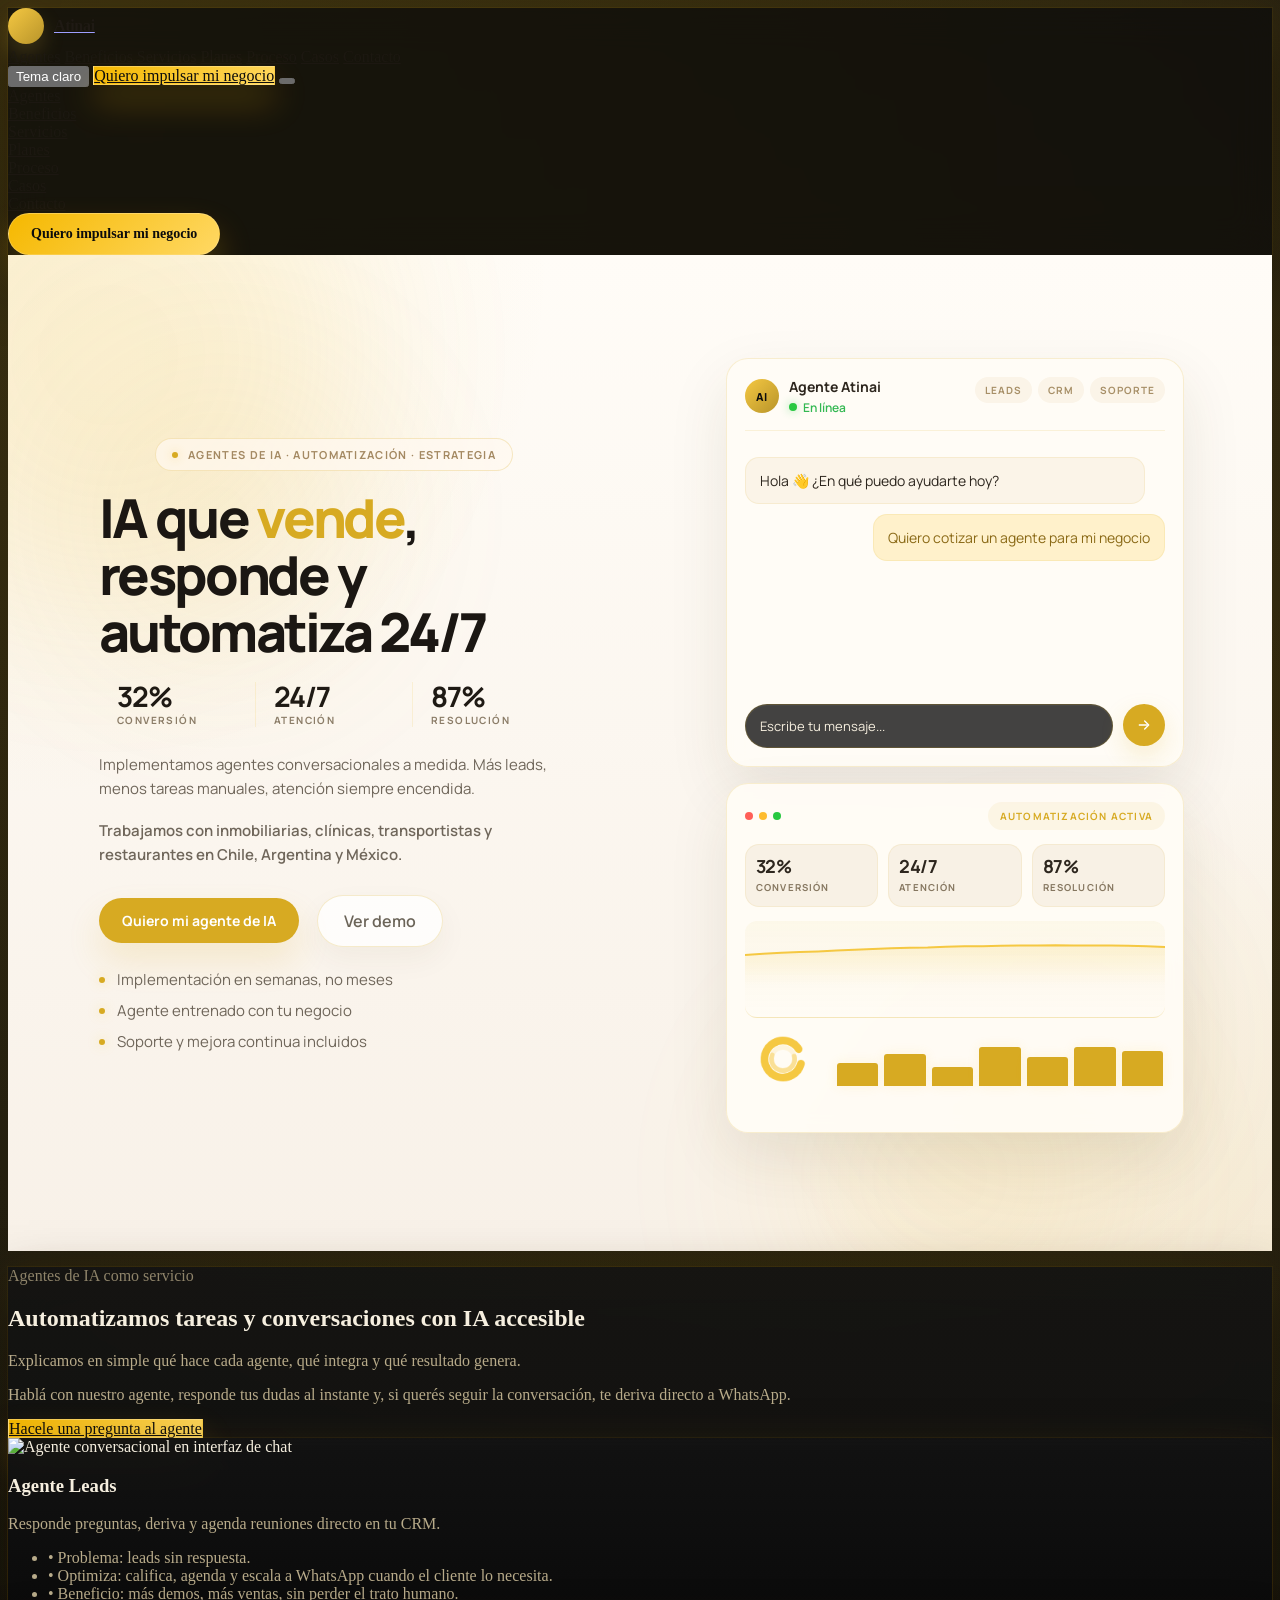
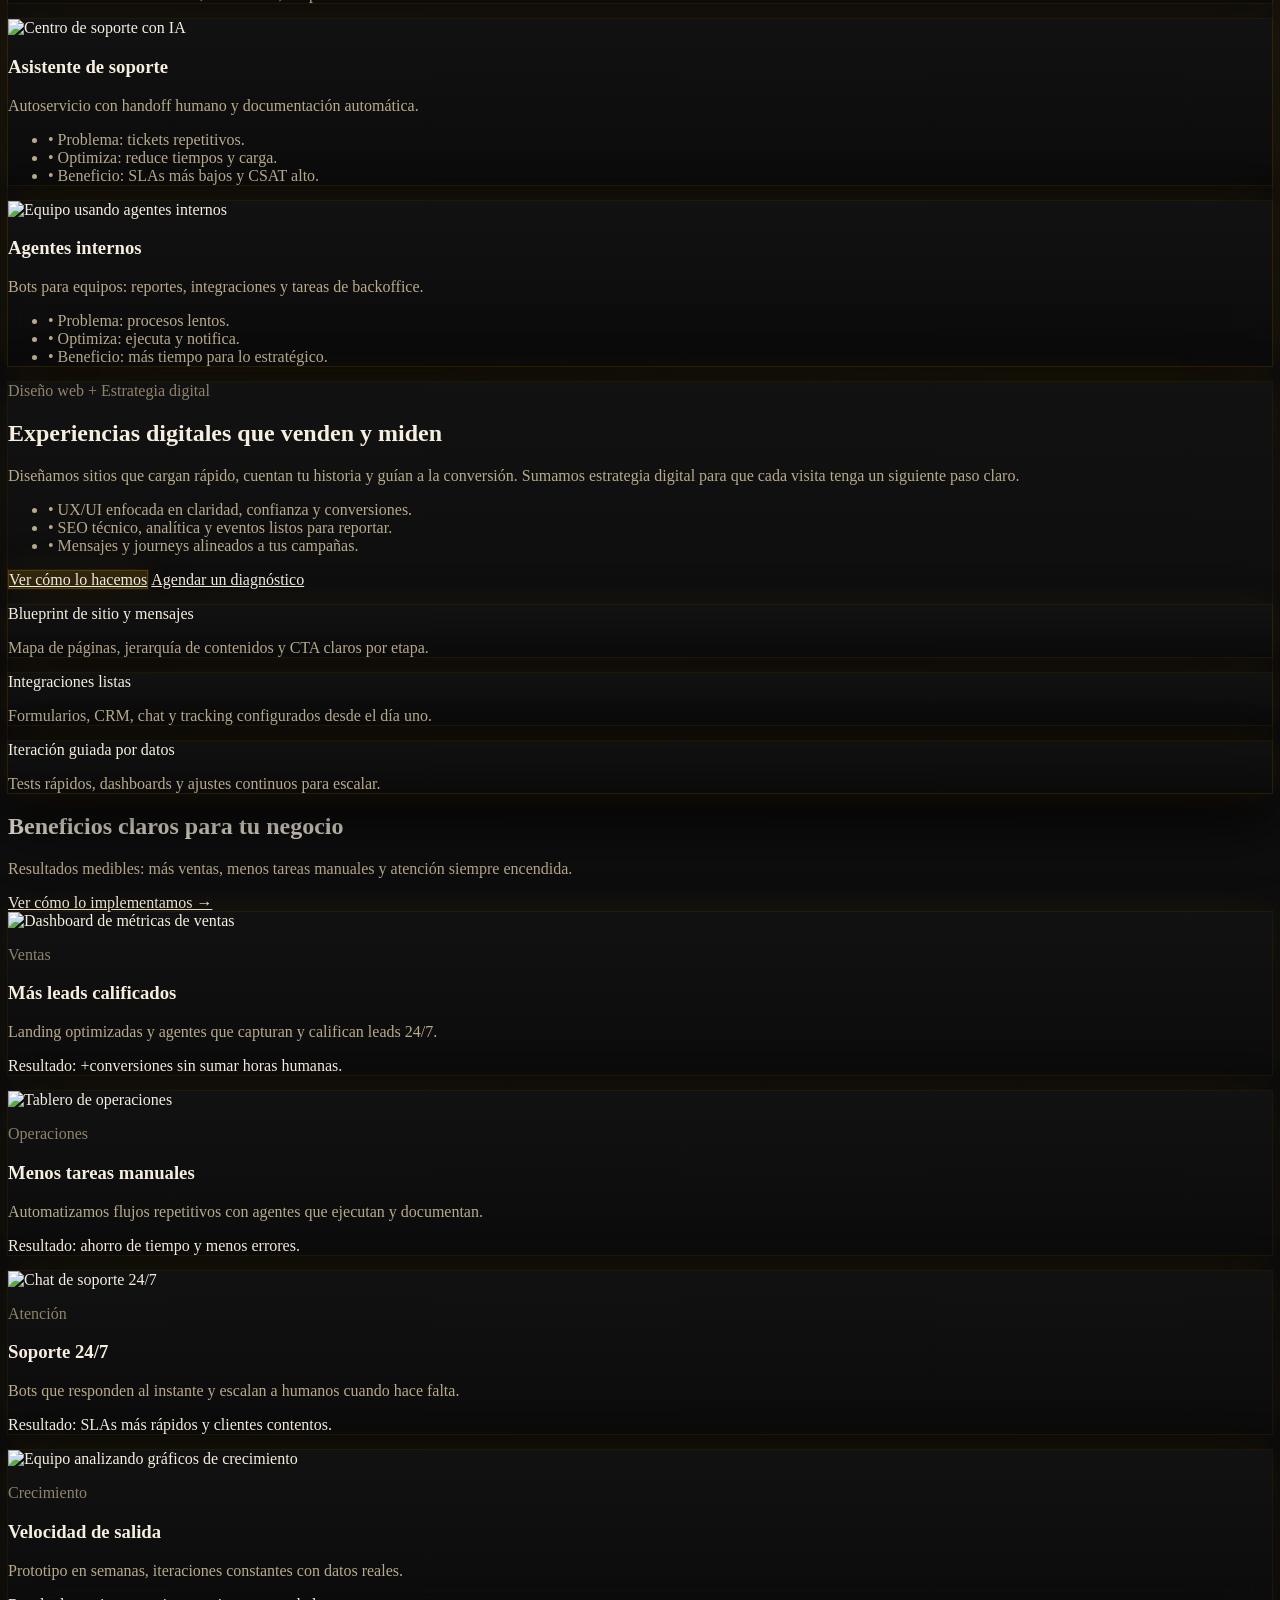
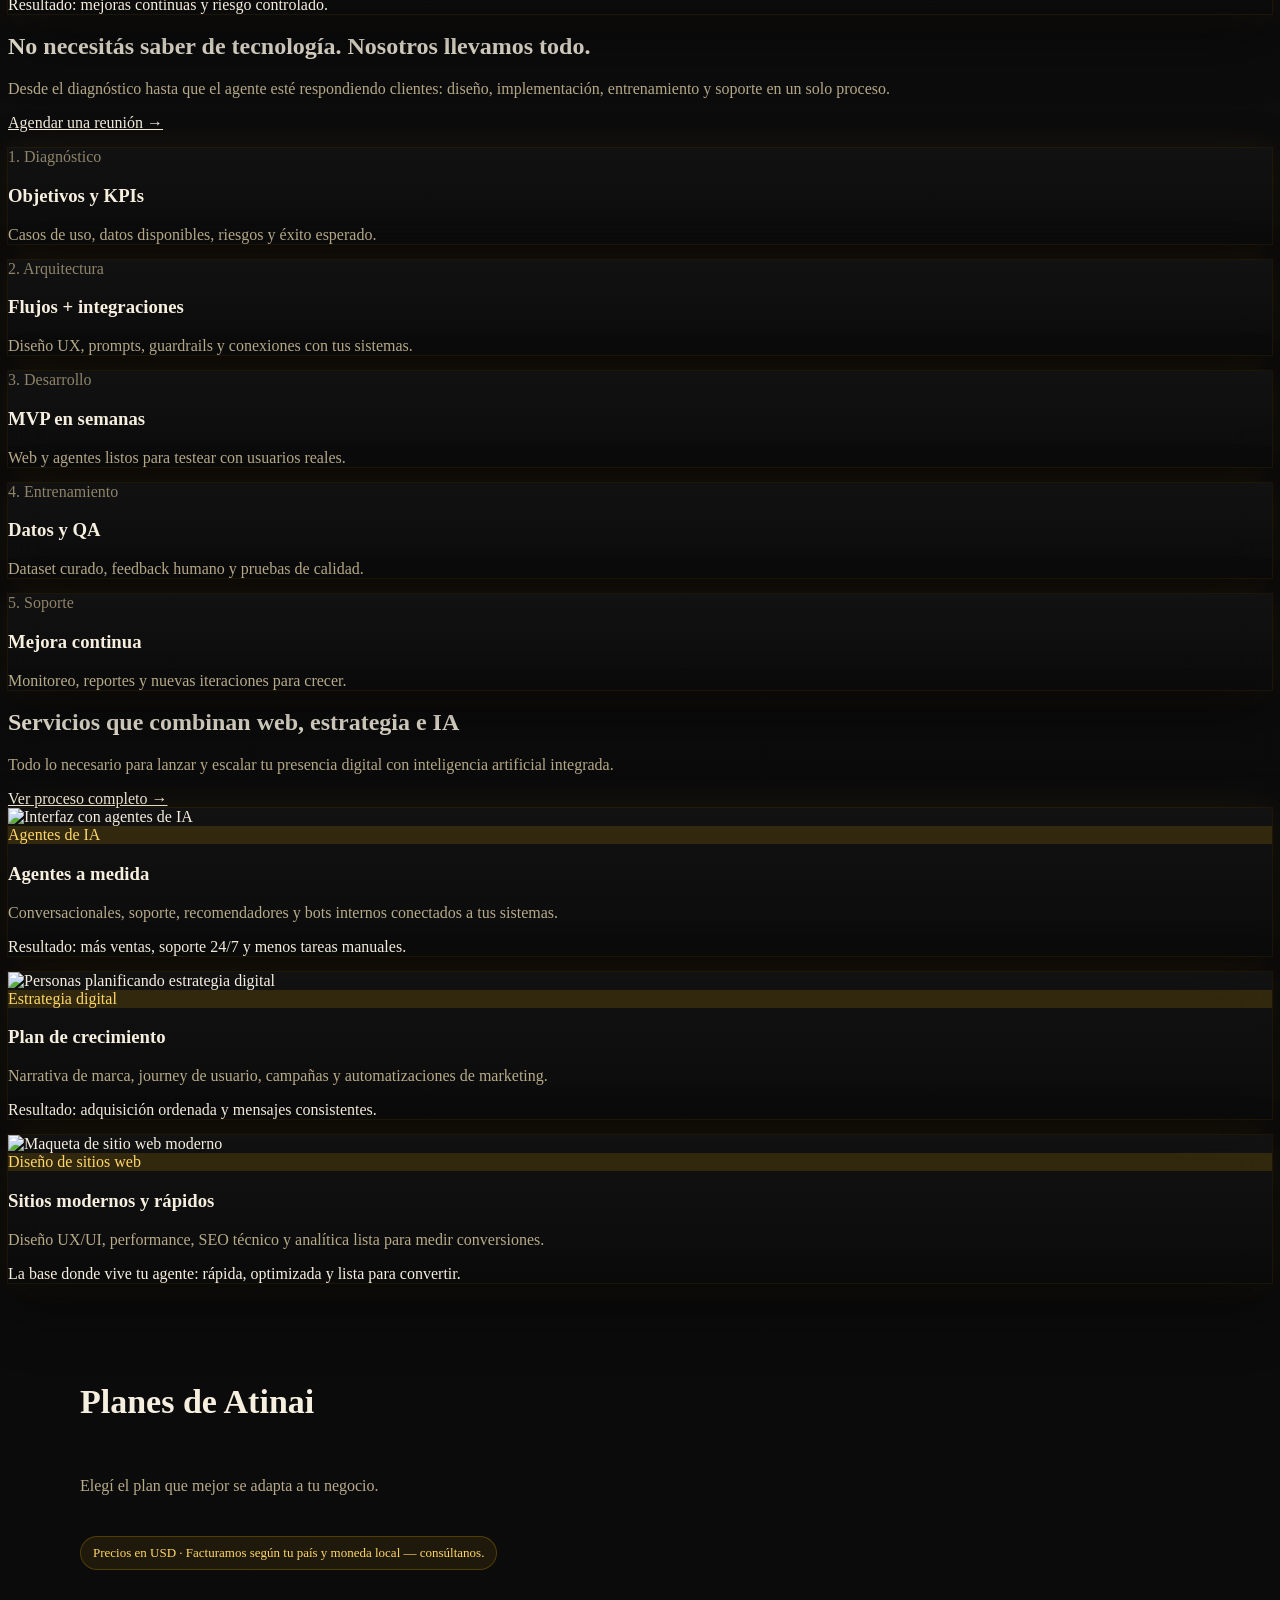
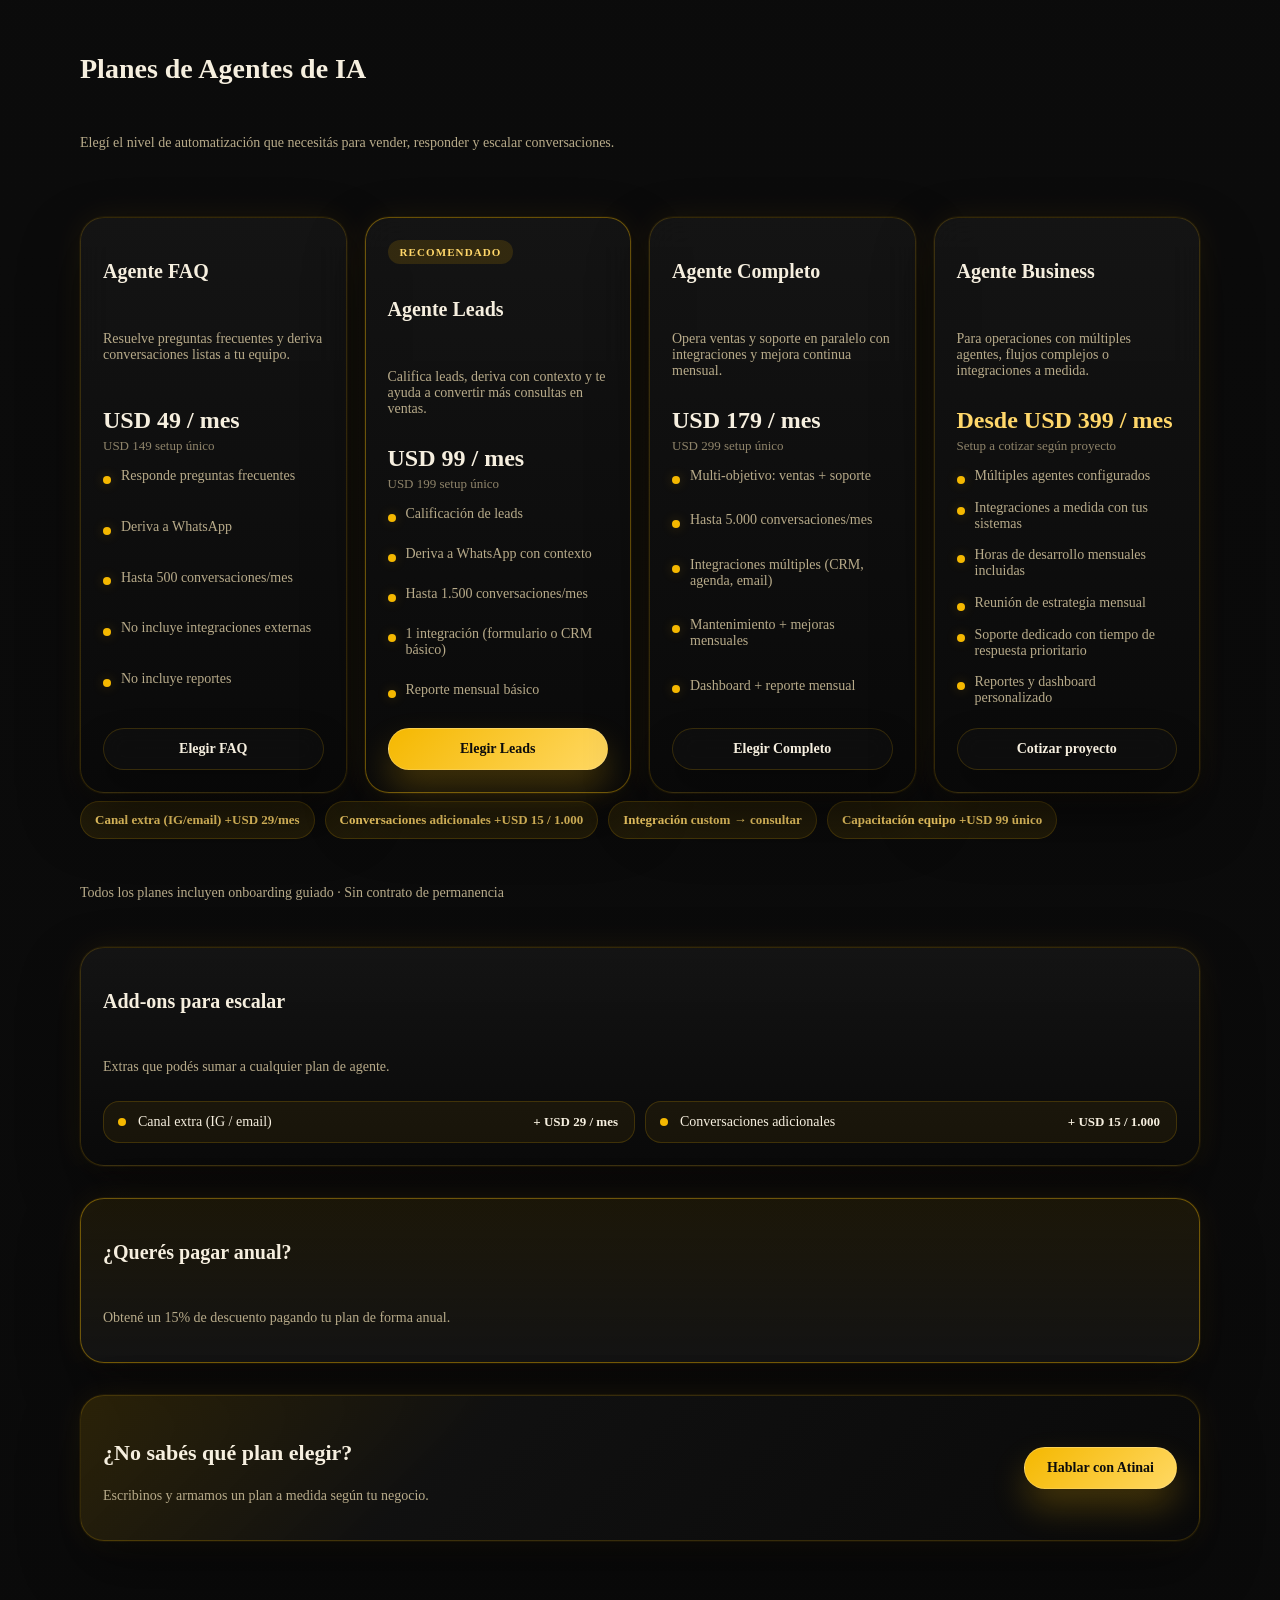
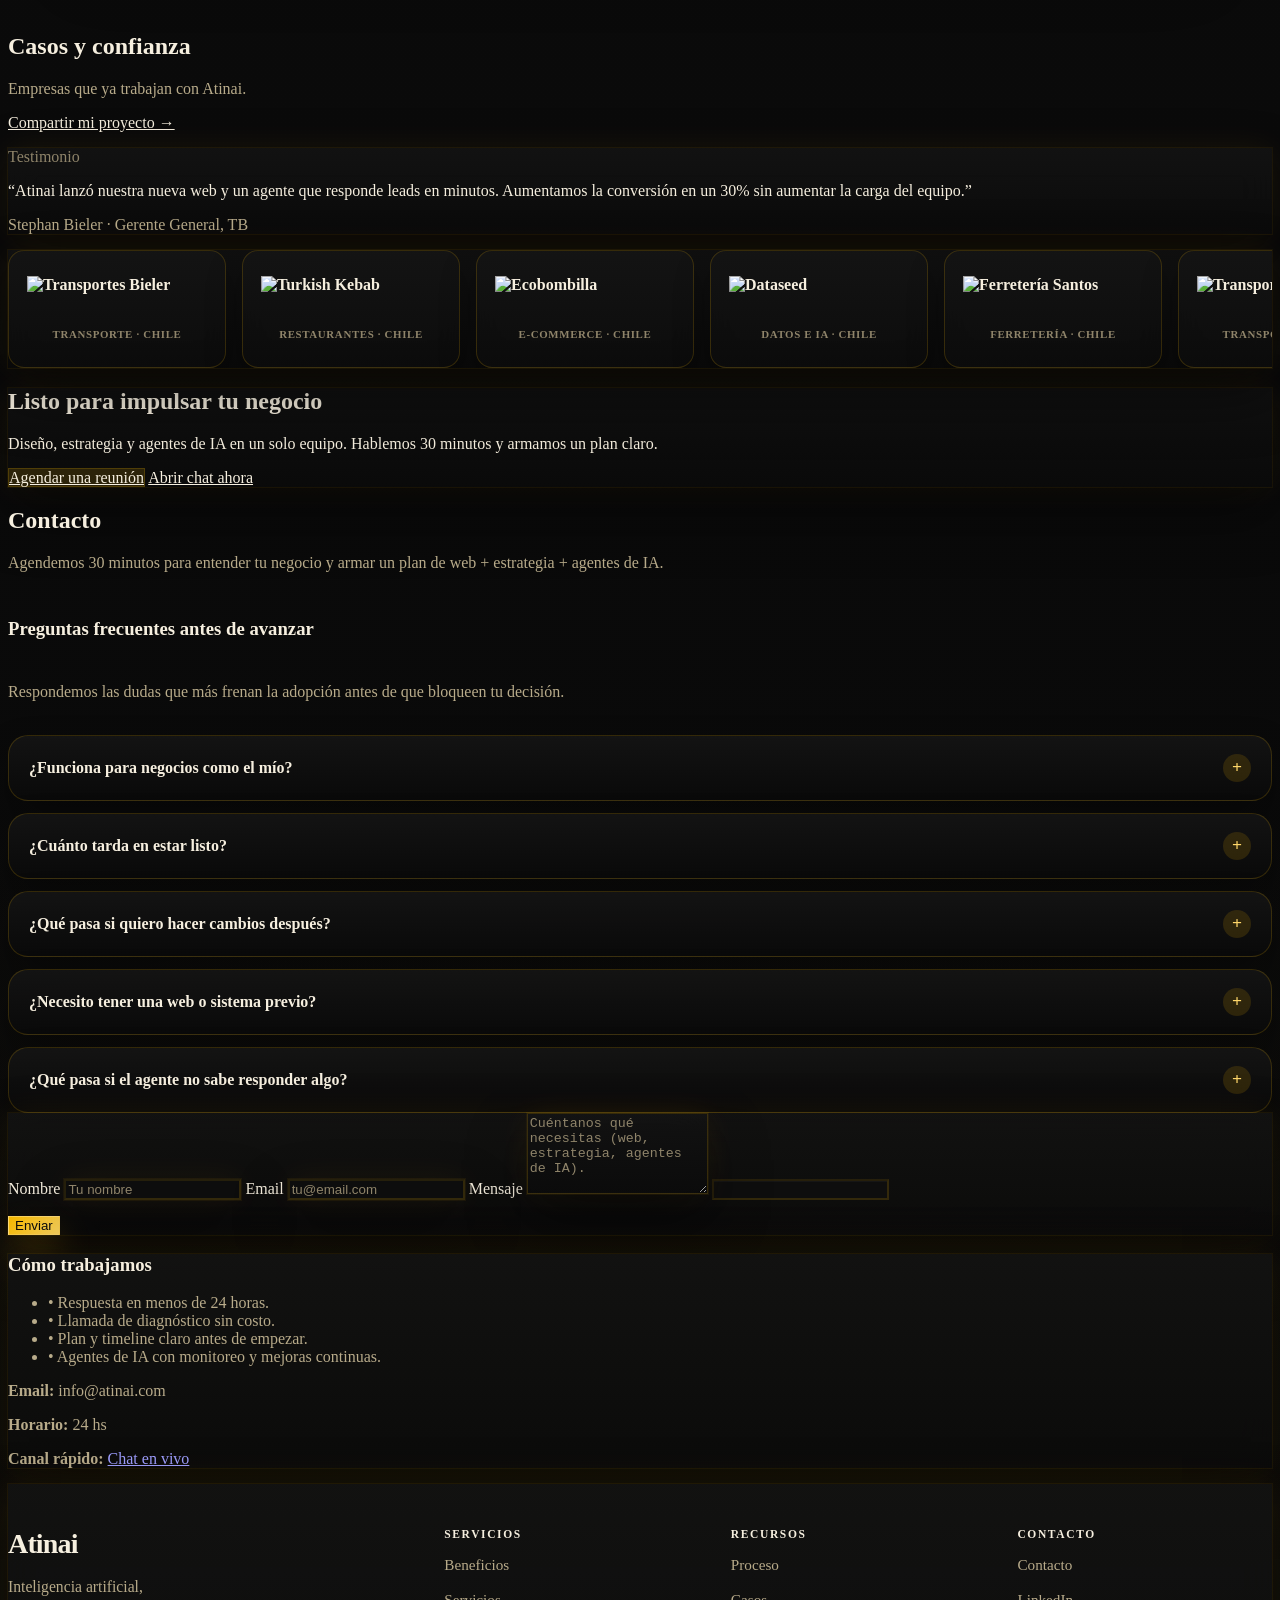
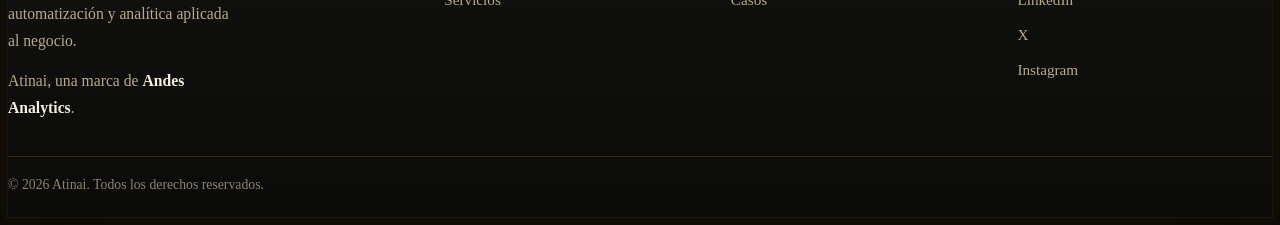
==== commit 32da9f21: "Move web infrastructure plans to services page" ====
--- a/index.html
+++ b/index.html
@@ -1478,85 +1478,6 @@
 
         <p class="pricing-inline-note">Todos los planes incluyen onboarding guiado · Sin contrato de permanencia</p>
 
-        <div class="pricing-subsection">
-          <h3 class="pricing-section-title">Infraestructura web para tu agente</h3>
-          <p class="pricing-block-text">La base técnica y de conversión para que tu agente opere bien desde el primer día.</p>
-        </div>
-
-        <div class="pricing-grid">
-          <article class="pricing-card">
-            <h3 class="pricing-name">Plan Launch</h3>
-            <p class="pricing-desc">Para quienes necesitan presencia y no quieren lidiar con la parte técnica.</p>
-            <div class="pricing-price">
-              <span class="pricing-price-usd">USD 29 / mes</span>
-            </div>
-            <ul class="pricing-features">
-              <li>Hosting + SSL</li>
-              <li>Mantenimiento técnico mensual</li>
-              <li>Backups automáticos</li>
-              <li>Actualizaciones CMS/plugins</li>
-              <li>Soporte email 48h</li>
-              <li>Hasta 2 cambios/mes</li>
-            </ul>
-            <a class="btn btn-secondary" href="#contacto">Elegir Launch</a>
-          </article>
-
-          <article class="pricing-card">
-            <h3 class="pricing-name">Plan Growth</h3>
-            <p class="pricing-desc">Para sitios que necesitan performance y capturar tráfico.</p>
-            <div class="pricing-price">
-              <span class="pricing-price-usd">USD 59 / mes</span>
-            </div>
-            <ul class="pricing-features">
-              <li>Todo lo del plan Launch</li>
-              <li>Optimización velocidad trimestral</li>
-              <li>Reporte analytics mensual</li>
-              <li>5 cambios/mes</li>
-              <li>Soporte &lt;24h</li>
-              <li>1h mejoras UX/mes</li>
-            </ul>
-            <a class="btn btn-secondary" href="#contacto">Elegir Growth</a>
-          </article>
-
-          <article class="pricing-card">
-            <h3 class="pricing-name">Plan E-commerce</h3>
-            <p class="pricing-desc">Para negocios que venden o captan leads y dependen del sitio.</p>
-            <div class="pricing-price">
-              <span class="pricing-price-usd">USD 119 / mes</span>
-            </div>
-            <ul class="pricing-features">
-              <li>Todo lo del plan Growth</li>
-              <li>Ecommerce / catálogo / reservas</li>
-              <li>Uptime 24/7</li>
-              <li>Optimización mensual</li>
-              <li>Reglas promocionales</li>
-              <li>Integración pagos</li>
-              <li>10 cambios/mes</li>
-              <li>3h mejoras/mes</li>
-            </ul>
-            <a class="btn btn-secondary" href="#contacto">Elegir E-commerce</a>
-          </article>
-
-          <article class="pricing-card featured">
-            <span class="pricing-badge">Recomendado</span>
-            <h3 class="pricing-name">Plan Suite</h3>
-            <p class="pricing-desc">Operación digital continua con automatización.</p>
-            <div class="pricing-price">
-              <span class="pricing-price-usd">USD 249 / mes</span>
-            </div>
-            <ul class="pricing-features">
-              <li>Todo lo del plan E-commerce</li>
-              <li>Automatizaciones IA (FAQs, leads, reservas)</li>
-              <li>CRM básico</li>
-              <li>Integraciones (Google, Meta, WhatsApp, Email)</li>
-              <li>Revisión trimestral</li>
-              <li>6h mejoras/mes</li>
-              <li>Soporte dedicado</li>
-            </ul>
-            <a class="btn btn-primary" href="#contacto">Elegir Suite</a>
-          </article>
-        </div>
-
         <div class="pricing-block pricing-addons">
           <h3 class="pricing-block-title">Add-ons para escalar</h3>
           <p class="pricing-block-text">Extras que podés sumar a cualquier plan de agente.</p>
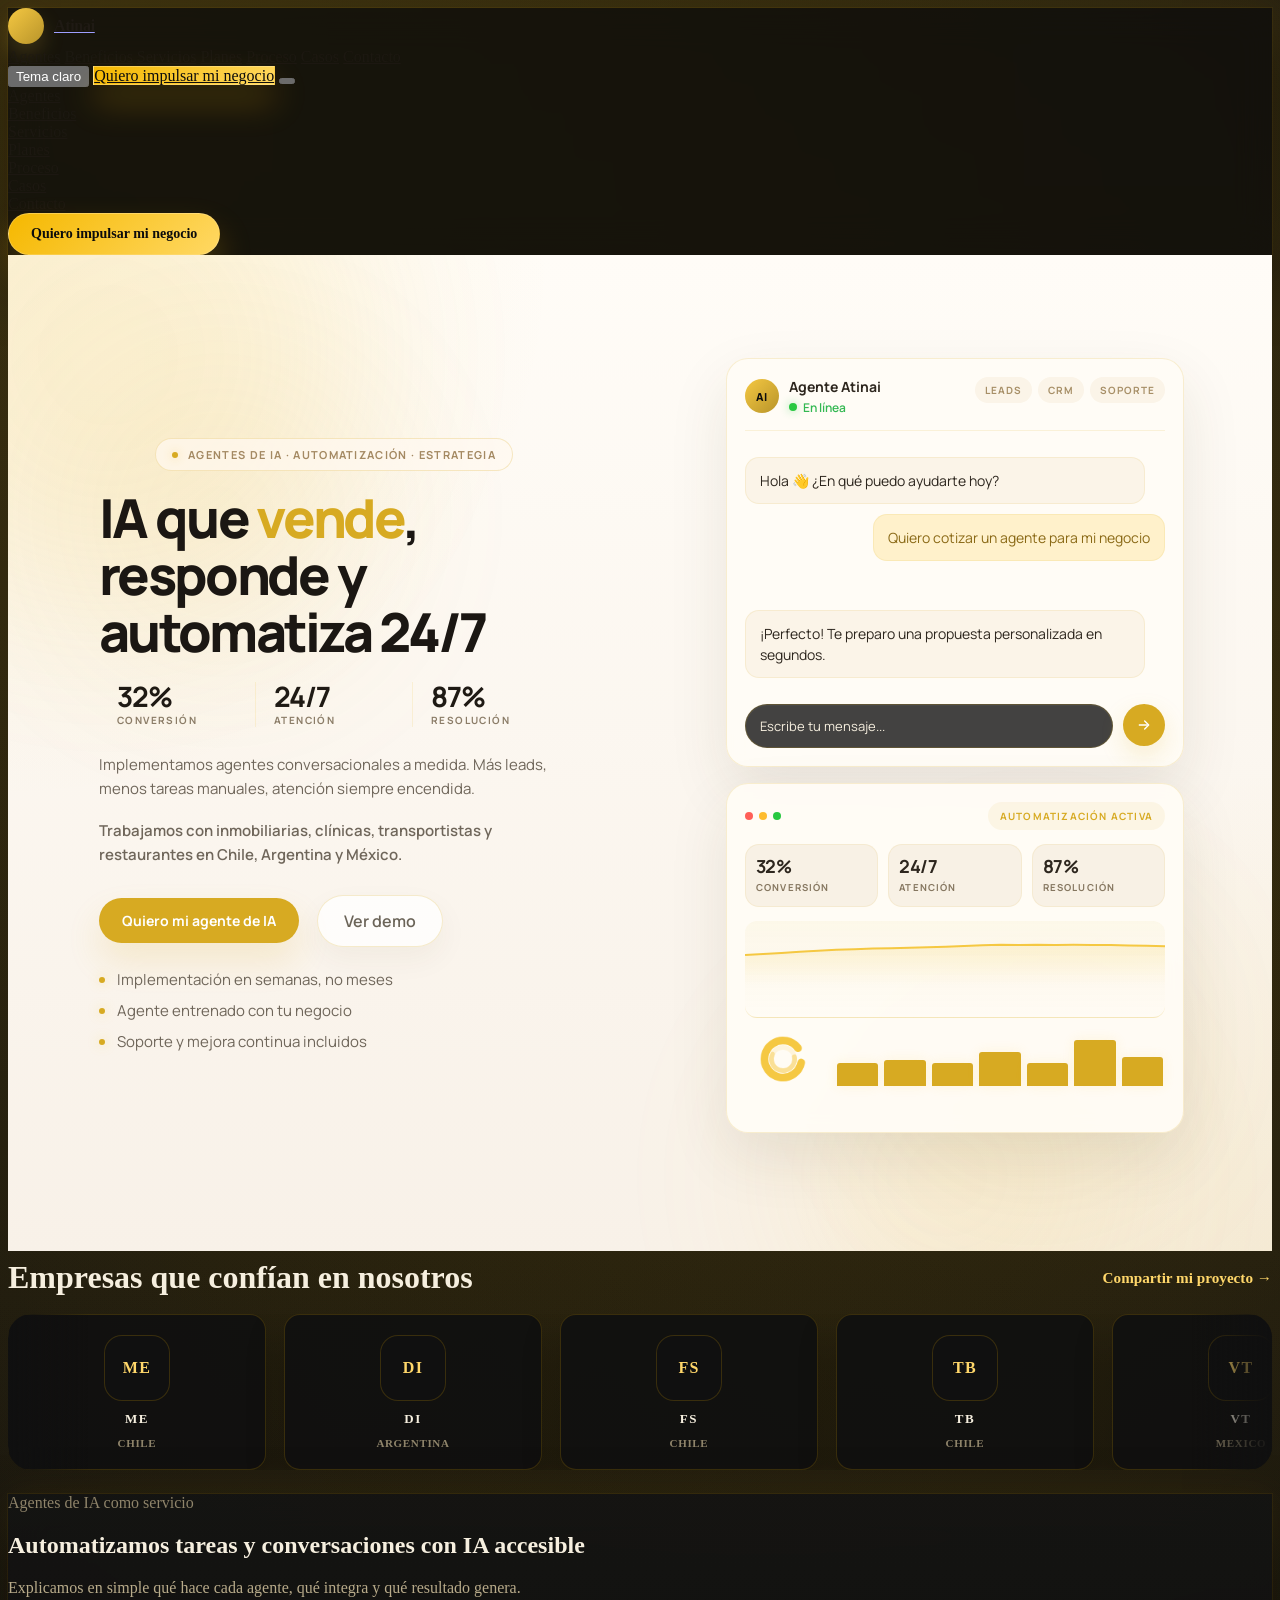
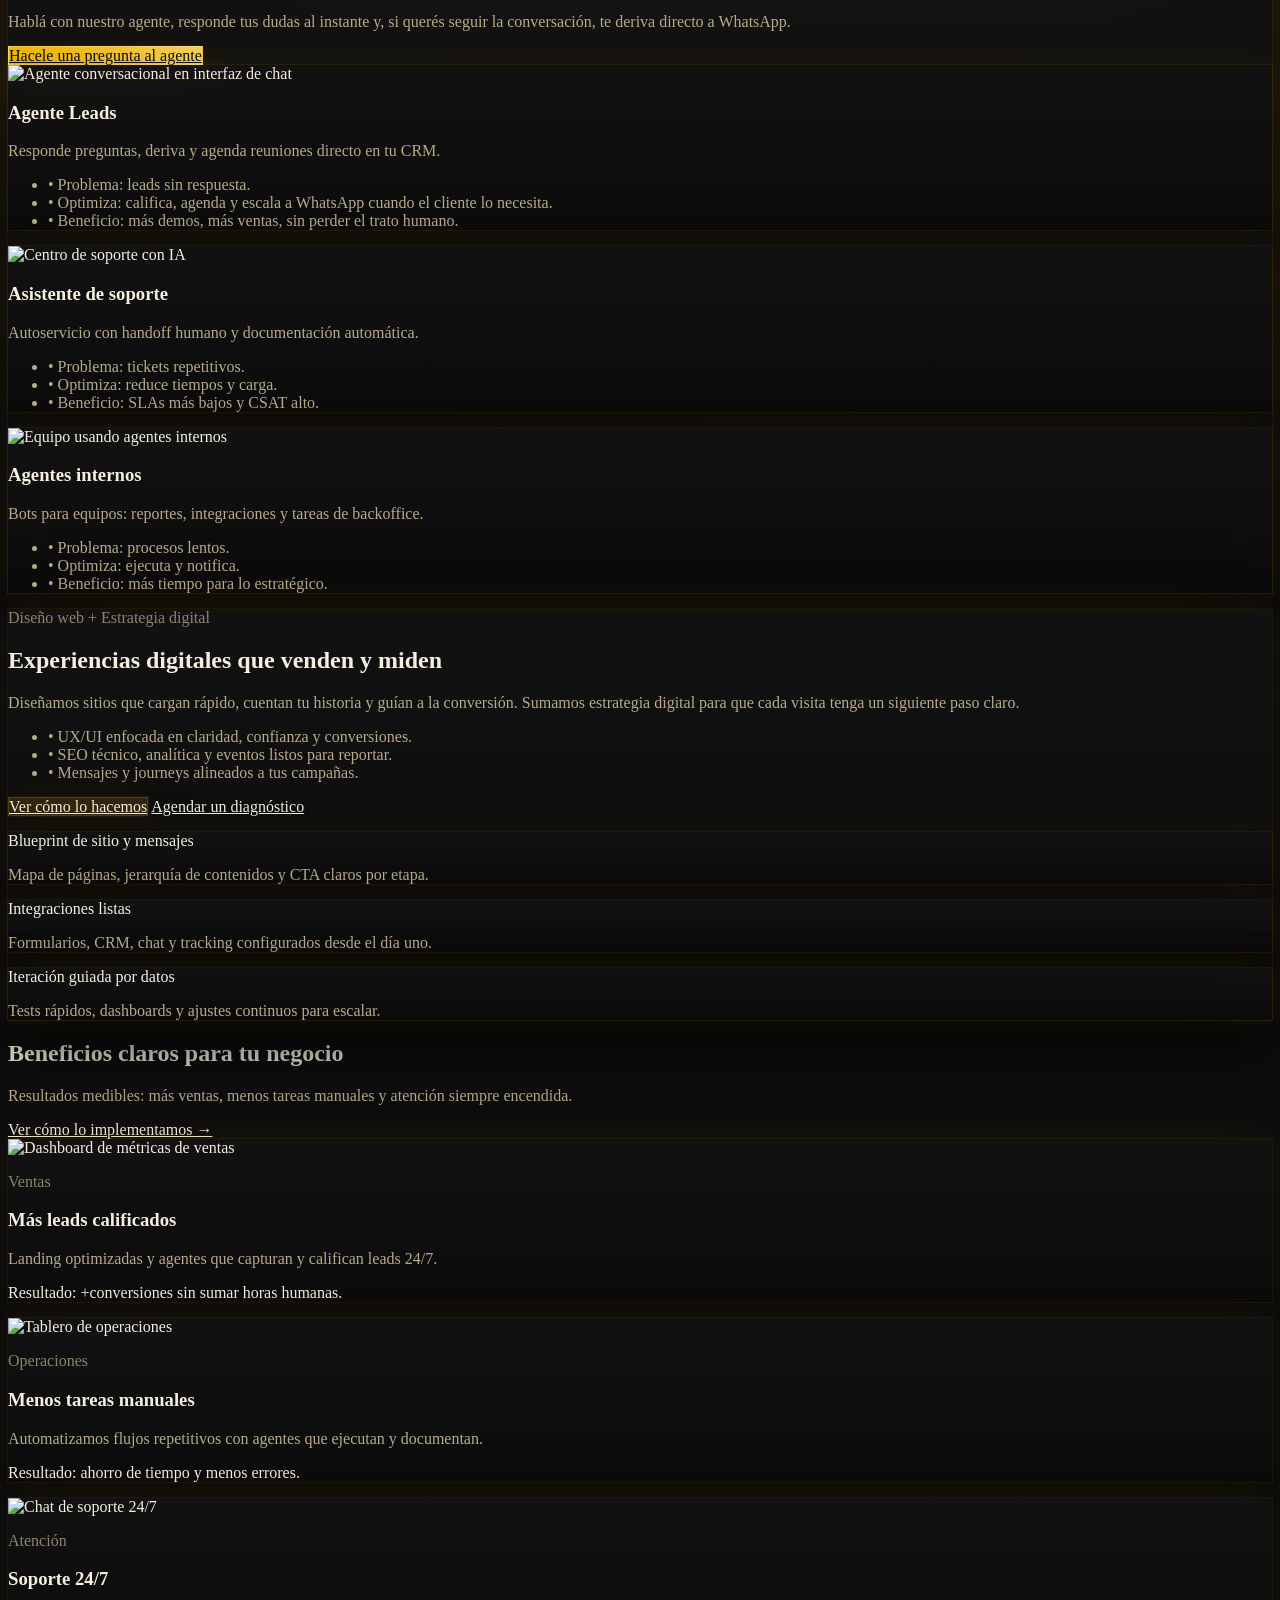
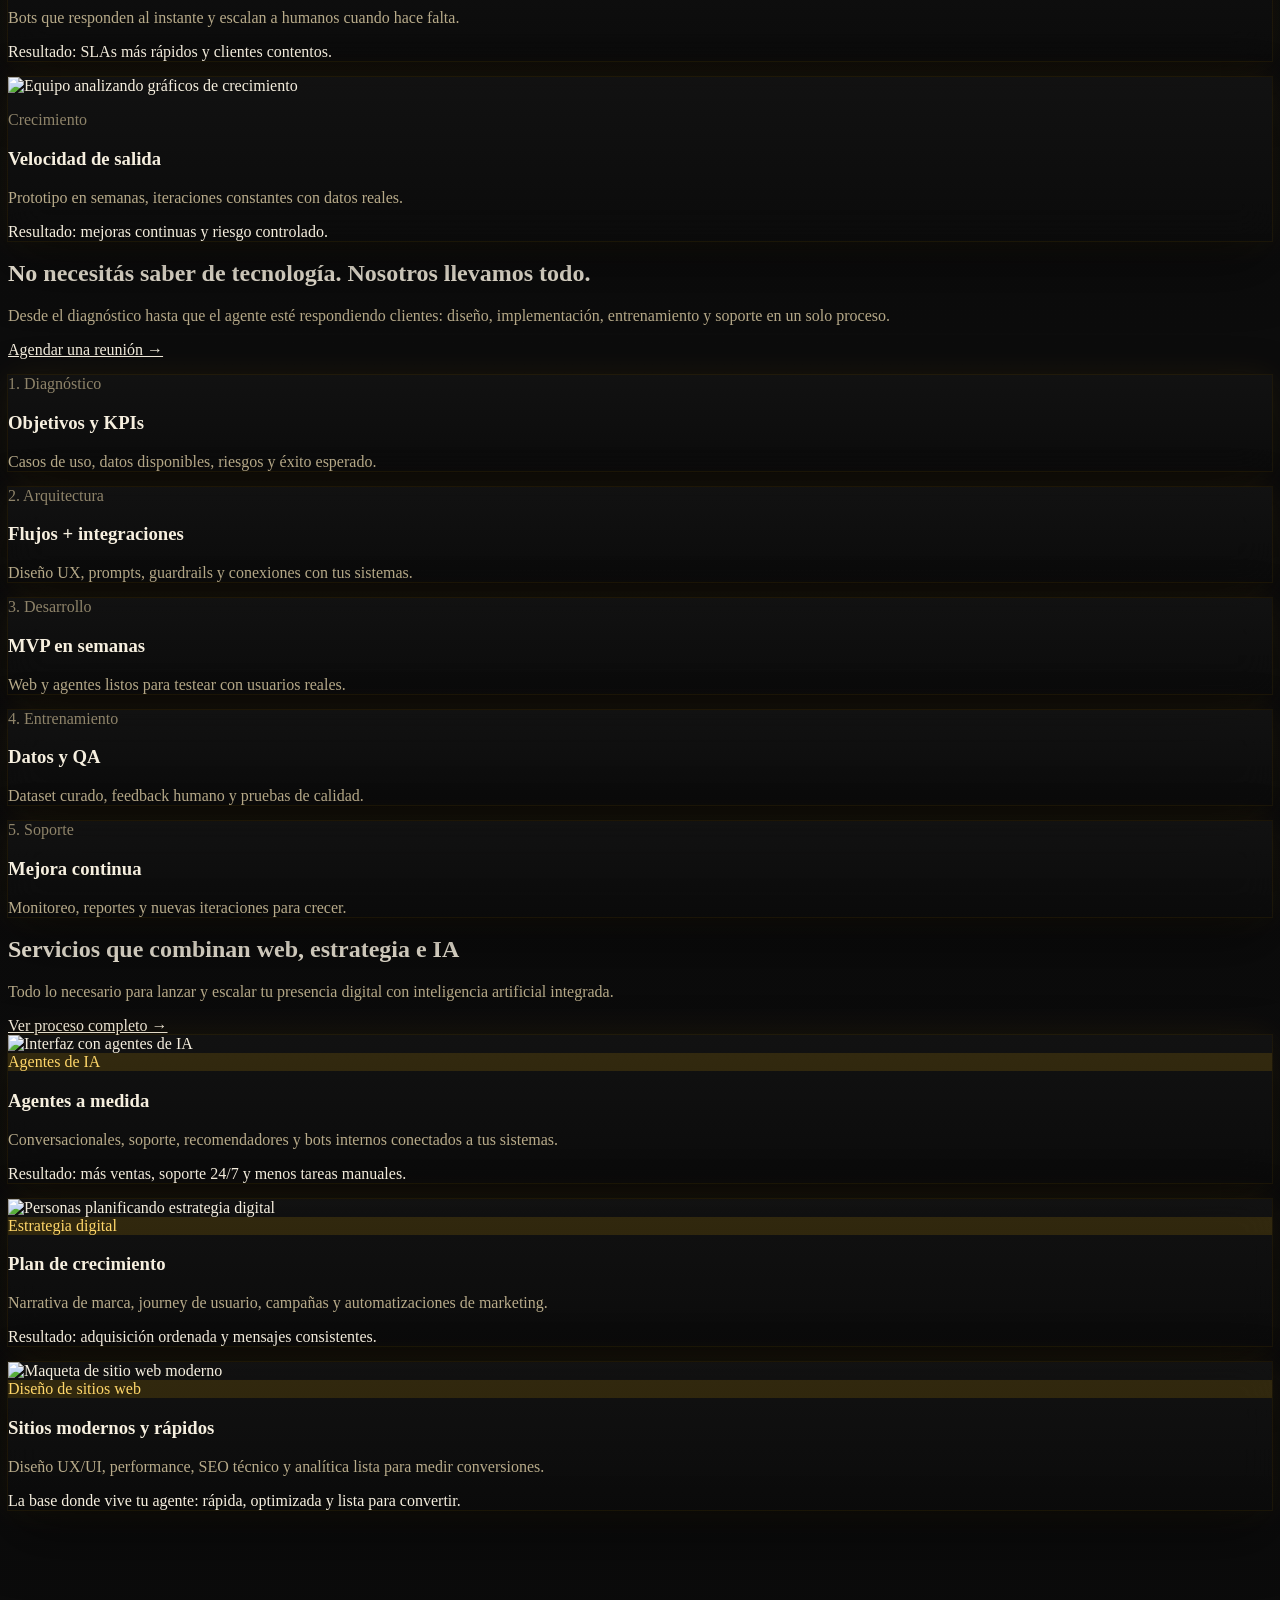
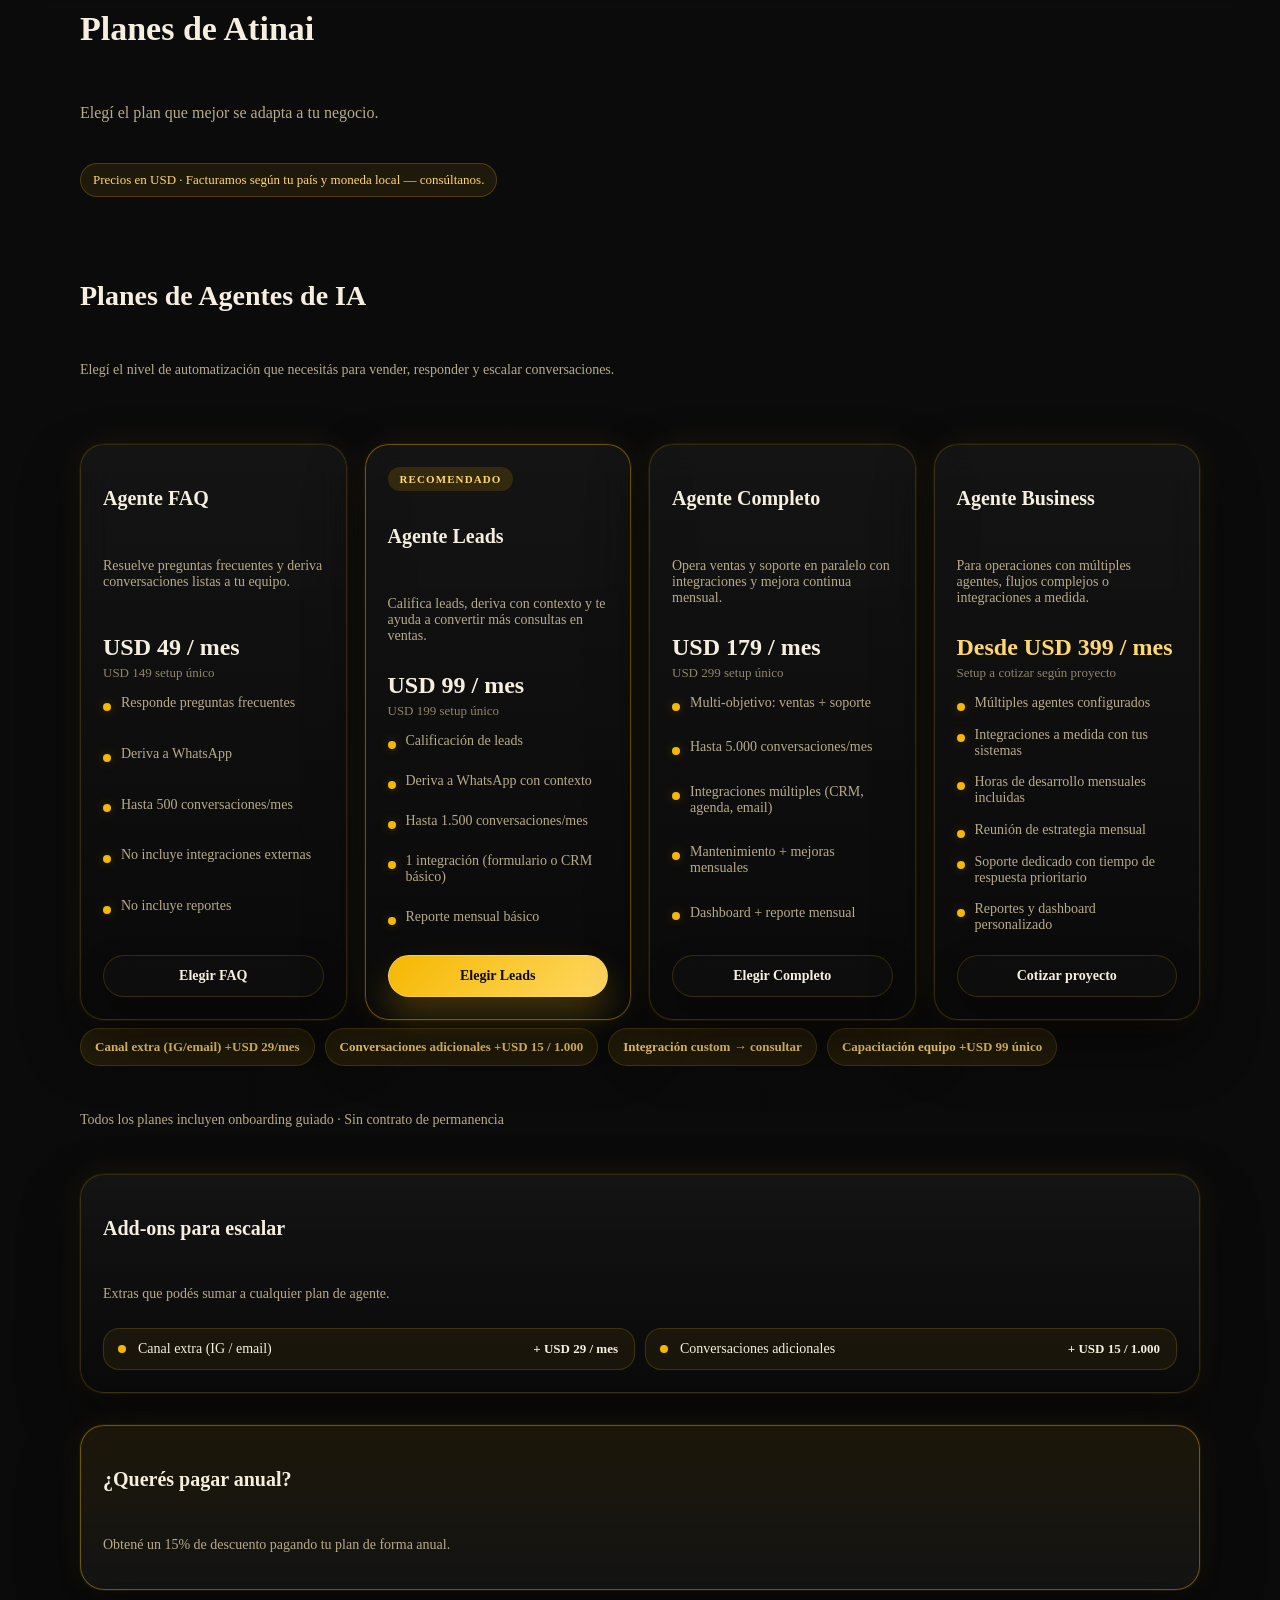
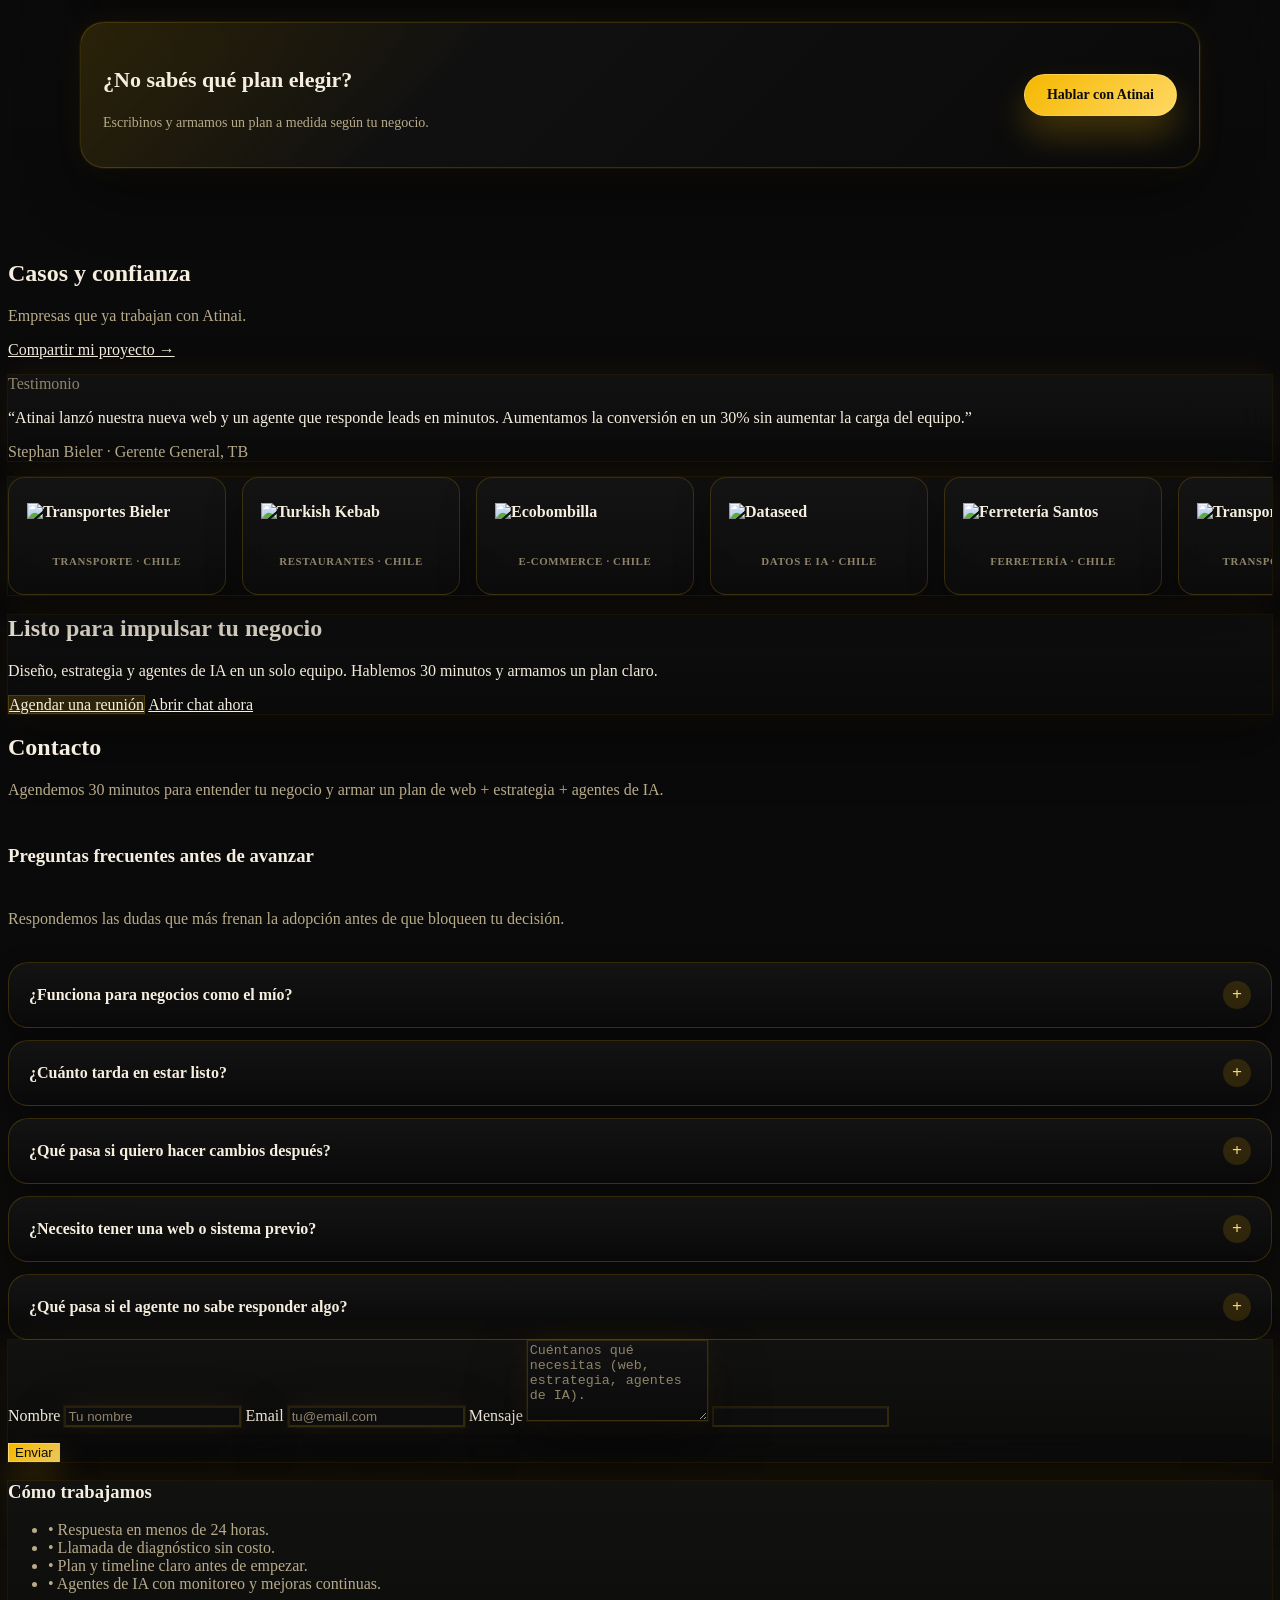
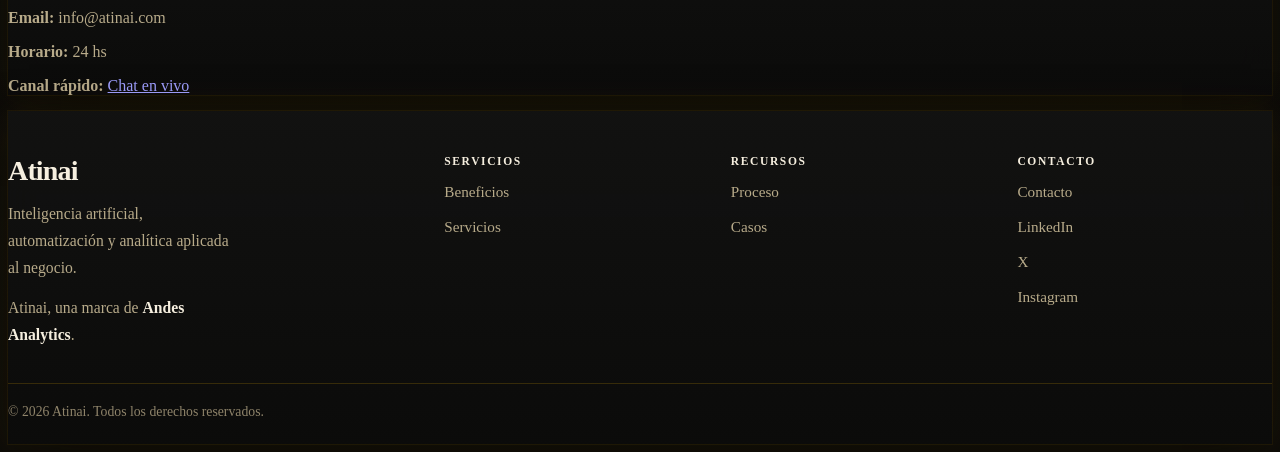
==== commit 75ab8a6b: "Add client carousel below home hero" ====
--- a/index.html
+++ b/index.html
@@ -1167,6 +1167,81 @@
       </div>
     </section>
 
+    <section class="clients-carousel-section max-w-6xl mx-auto px-4" aria-labelledby="clientes-carousel-title">
+      <div class="clients-carousel-header">
+        <div>
+          <h2 id="clientes-carousel-title" class="clients-carousel-title">Empresas que confían en nosotros</h2>
+        </div>
+        <a href="#contacto" class="clients-carousel-link">Compartir mi proyecto →</a>
+      </div>
+
+      <div class="clients-carousel-wrapper" aria-label="Carrusel de clientes">
+        <div class="clients-carousel-track">
+          <article class="client-card">
+            <div class="client-card-mark" aria-hidden="true">ME</div>
+            <strong class="client-card-name">ME</strong>
+            <span class="client-card-country">Chile</span>
+          </article>
+          <article class="client-card">
+            <div class="client-card-mark" aria-hidden="true">DI</div>
+            <strong class="client-card-name">DI</strong>
+            <span class="client-card-country">Argentina</span>
+          </article>
+          <article class="client-card">
+            <div class="client-card-mark" aria-hidden="true">FS</div>
+            <strong class="client-card-name">FS</strong>
+            <span class="client-card-country">Chile</span>
+          </article>
+          <article class="client-card">
+            <div class="client-card-mark" aria-hidden="true">TB</div>
+            <strong class="client-card-name">TB</strong>
+            <span class="client-card-country">Chile</span>
+          </article>
+          <article class="client-card">
+            <div class="client-card-mark" aria-hidden="true">VT</div>
+            <strong class="client-card-name">VT</strong>
+            <span class="client-card-country">Mexico</span>
+          </article>
+          <article class="client-card">
+            <div class="client-card-mark" aria-hidden="true">TS</div>
+            <strong class="client-card-name">TS</strong>
+            <span class="client-card-country">Chile</span>
+          </article>
+
+          <article class="client-card" aria-hidden="true">
+            <div class="client-card-mark" aria-hidden="true">ME</div>
+            <strong class="client-card-name">ME</strong>
+            <span class="client-card-country">Chile</span>
+          </article>
+          <article class="client-card" aria-hidden="true">
+            <div class="client-card-mark" aria-hidden="true">DI</div>
+            <strong class="client-card-name">DI</strong>
+            <span class="client-card-country">Argentina</span>
+          </article>
+          <article class="client-card" aria-hidden="true">
+            <div class="client-card-mark" aria-hidden="true">FS</div>
+            <strong class="client-card-name">FS</strong>
+            <span class="client-card-country">Chile</span>
+          </article>
+          <article class="client-card" aria-hidden="true">
+            <div class="client-card-mark" aria-hidden="true">TB</div>
+            <strong class="client-card-name">TB</strong>
+            <span class="client-card-country">Chile</span>
+          </article>
+          <article class="client-card" aria-hidden="true">
+            <div class="client-card-mark" aria-hidden="true">VT</div>
+            <strong class="client-card-name">VT</strong>
+            <span class="client-card-country">Mexico</span>
+          </article>
+          <article class="client-card" aria-hidden="true">
+            <div class="client-card-mark" aria-hidden="true">TS</div>
+            <strong class="client-card-name">TS</strong>
+            <span class="client-card-country">Chile</span>
+          </article>
+        </div>
+      </div>
+    </section>
+
     <!-- AGENTES DE IA -->
     <section id="ia" class="max-w-6xl mx-auto px-4 py-14 md:py-16">
       <div class="rounded-3xl border border-crema-100 bg-white/80 shadow-soft p-6 md:p-8">
--- a/styles.css
+++ b/styles.css
@@ -1115,6 +1115,131 @@
   position: relative;
 }
 
+.clients-carousel-section {
+  padding-top: 8px;
+  padding-bottom: 8px;
+}
+
+.clients-carousel-header {
+  display: flex;
+  align-items: center;
+  justify-content: space-between;
+  gap: 16px;
+  margin-bottom: 18px;
+}
+
+.clients-carousel-title {
+  margin: 0;
+  font-size: clamp(1.6rem, 2.5vw, 2rem);
+  font-weight: 700;
+  color: var(--text);
+}
+
+.clients-carousel-link {
+  color: var(--accent-strong);
+  font-size: 0.95rem;
+  font-weight: 700;
+  text-decoration: none;
+  white-space: nowrap;
+  transition: color 0.2s ease, opacity 0.2s ease;
+}
+
+.clients-carousel-link:hover {
+  color: var(--accent);
+}
+
+.clients-carousel-wrapper {
+  position: relative;
+  overflow: hidden;
+  border-radius: 24px;
+}
+
+.clients-carousel-wrapper::before,
+.clients-carousel-wrapper::after {
+  content: "";
+  position: absolute;
+  top: 0;
+  bottom: 0;
+  width: 80px;
+  z-index: 2;
+  pointer-events: none;
+}
+
+.clients-carousel-wrapper::before {
+  left: 0;
+  background: linear-gradient(90deg, var(--bg-soft) 0%, transparent 100%);
+}
+
+.clients-carousel-wrapper::after {
+  right: 0;
+  background: linear-gradient(270deg, var(--bg-soft) 0%, transparent 100%);
+}
+
+.clients-carousel-track {
+  display: flex;
+  align-items: stretch;
+  gap: 18px;
+  width: max-content;
+  animation: carouselScroll 30s linear infinite;
+  will-change: transform;
+}
+
+.clients-carousel-wrapper:hover .clients-carousel-track {
+  animation-play-state: paused;
+}
+
+.client-card {
+  min-width: 220px;
+  padding: 20px 18px;
+  border-radius: 16px;
+  border: 1px solid var(--border);
+  background: var(--bg-panel-strong);
+  box-shadow: var(--shadow-soft);
+  display: flex;
+  flex-direction: column;
+  align-items: center;
+  justify-content: center;
+  gap: 10px;
+  text-align: center;
+  transition: transform 0.2s ease, border-color 0.2s ease, box-shadow 0.2s ease;
+}
+
+.client-card:hover {
+  transform: translateY(-4px);
+  border-color: var(--border-strong);
+  box-shadow: 0 16px 34px var(--accent-glow);
+}
+
+.client-card-mark {
+  width: 64px;
+  height: 64px;
+  border-radius: 18px;
+  border: 1px solid var(--border);
+  background: var(--bg-soft);
+  color: var(--accent-strong);
+  display: grid;
+  place-items: center;
+  font-size: 1rem;
+  font-weight: 800;
+  letter-spacing: 0.08em;
+}
+
+.client-card-name {
+  font-size: 13px;
+  font-weight: 800;
+  letter-spacing: 0.12em;
+  text-transform: uppercase;
+  color: var(--text);
+}
+
+.client-card-country {
+  font-size: 11px;
+  font-weight: 600;
+  letter-spacing: 0.06em;
+  text-transform: uppercase;
+  color: var(--text-soft);
+}
+
 .logo-track {
   display: flex;
   align-items: center;
@@ -1203,6 +1328,15 @@
 
 .logo-carousel:hover .logo-track {
   animation-play-state: paused;
+}
+
+@keyframes carouselScroll {
+  0% {
+    transform: translateX(0);
+  }
+  100% {
+    transform: translateX(-50%);
+  }
 }
 
 @keyframes logo-scroll {
@@ -2078,6 +2212,19 @@
 
   #n8n-chat .chat-window {
     max-width: calc(100vw - 32px);
+  }
+
+  .clients-carousel-header {
+    flex-direction: column;
+    align-items: flex-start;
+  }
+
+  .clients-carousel-link {
+    white-space: normal;
+  }
+
+  .client-card {
+    min-width: 180px;
   }
 }
 
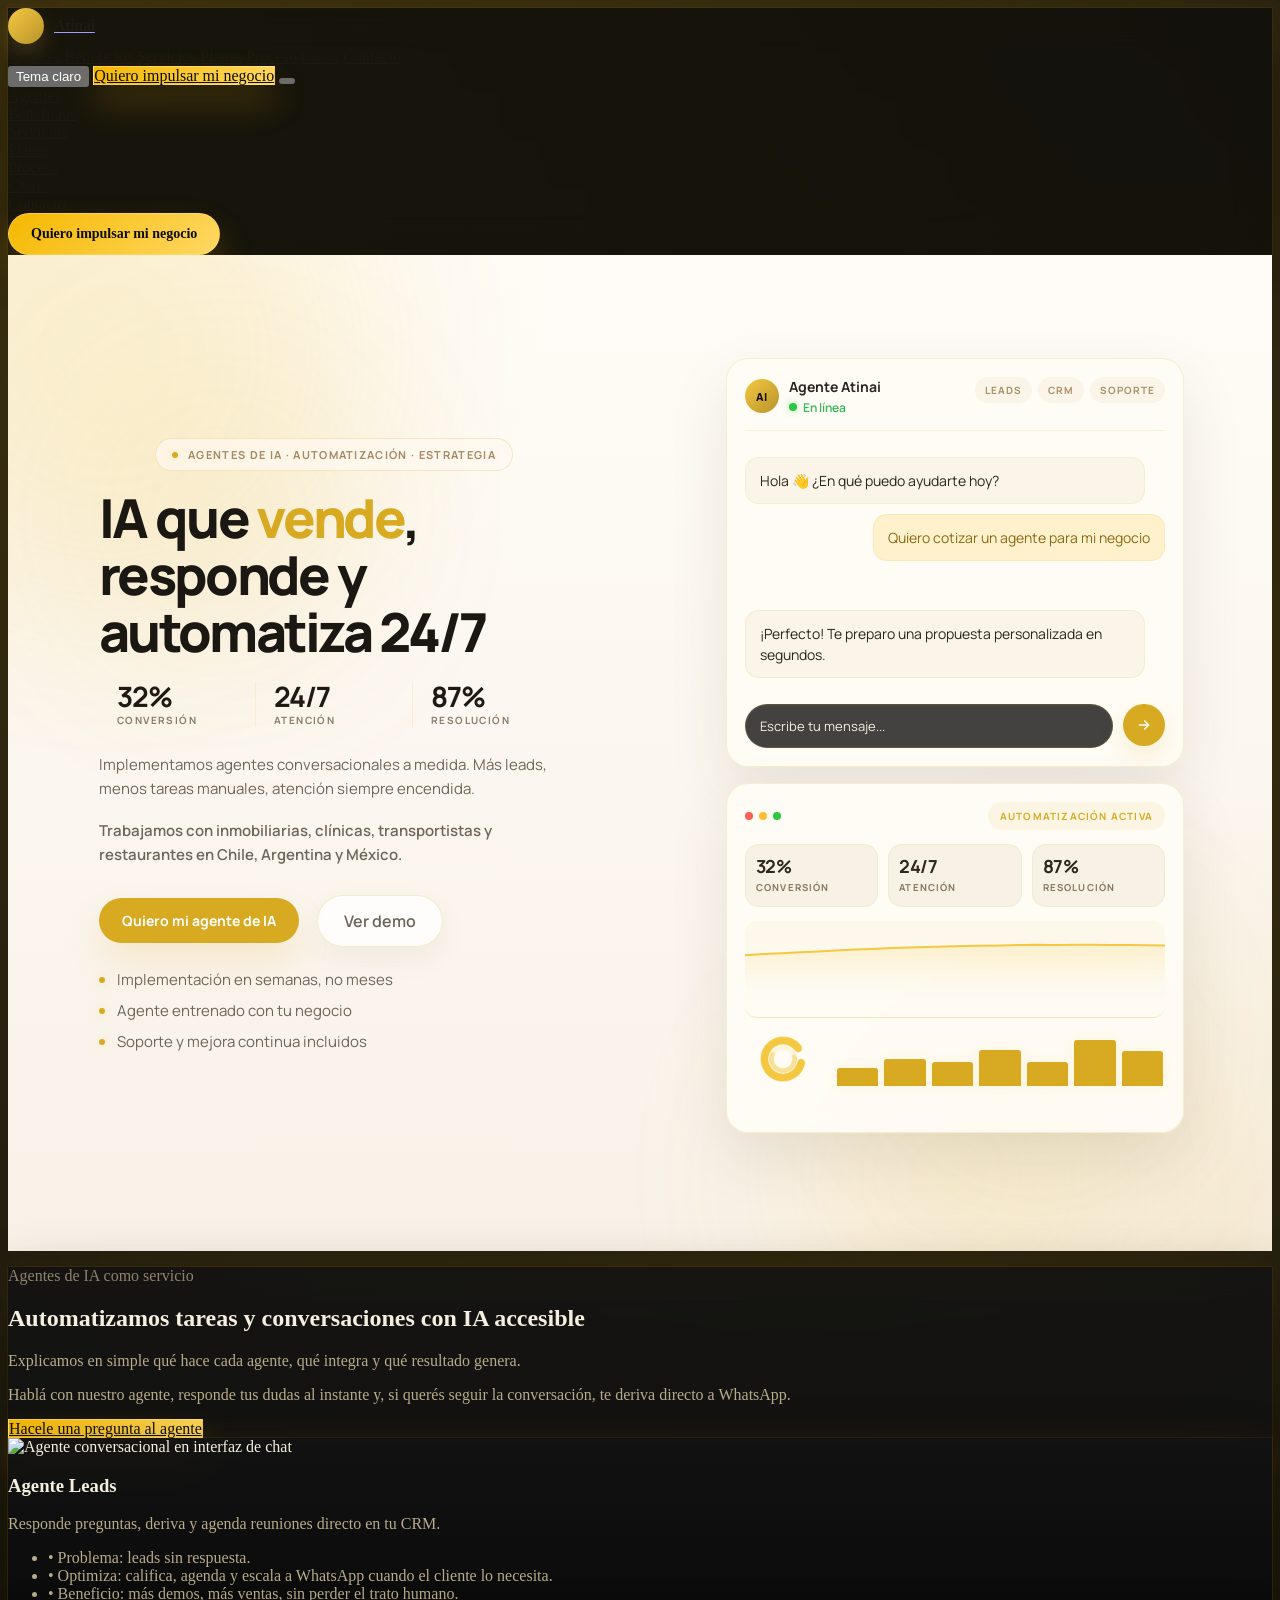
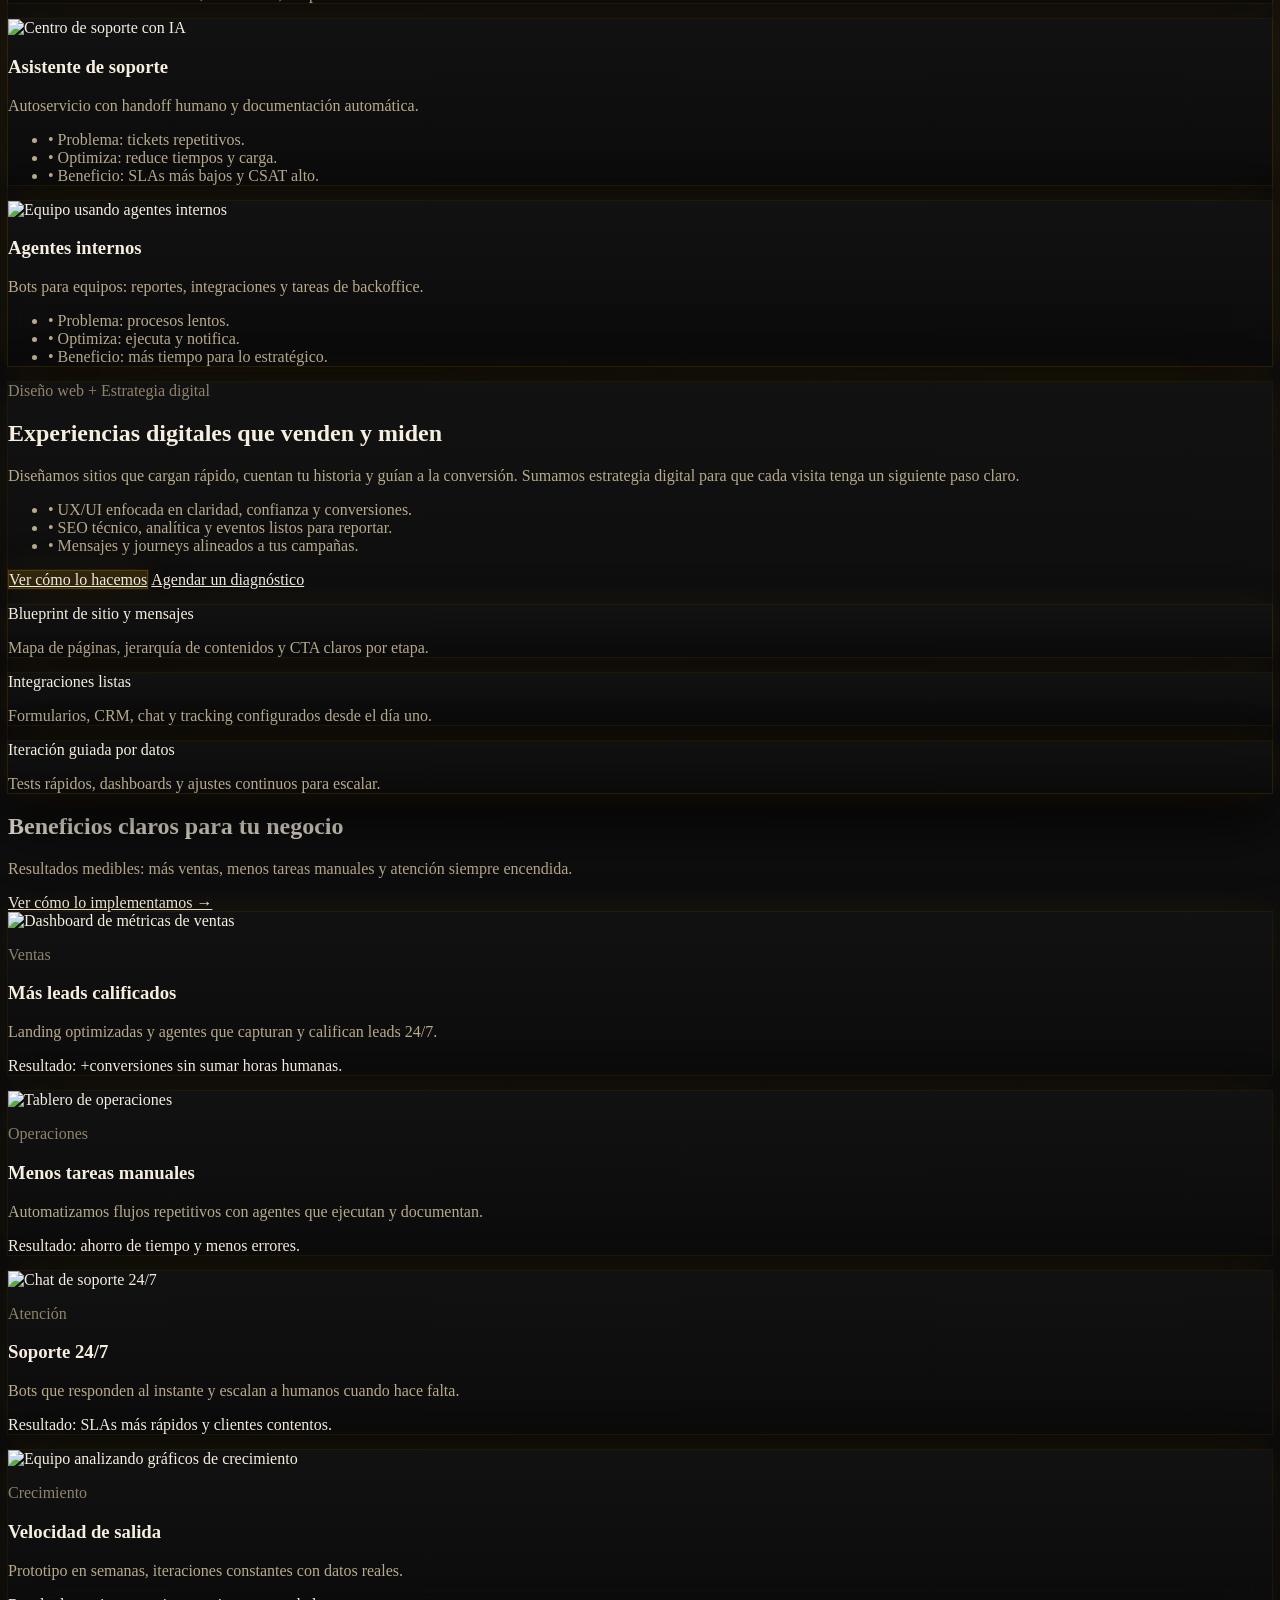
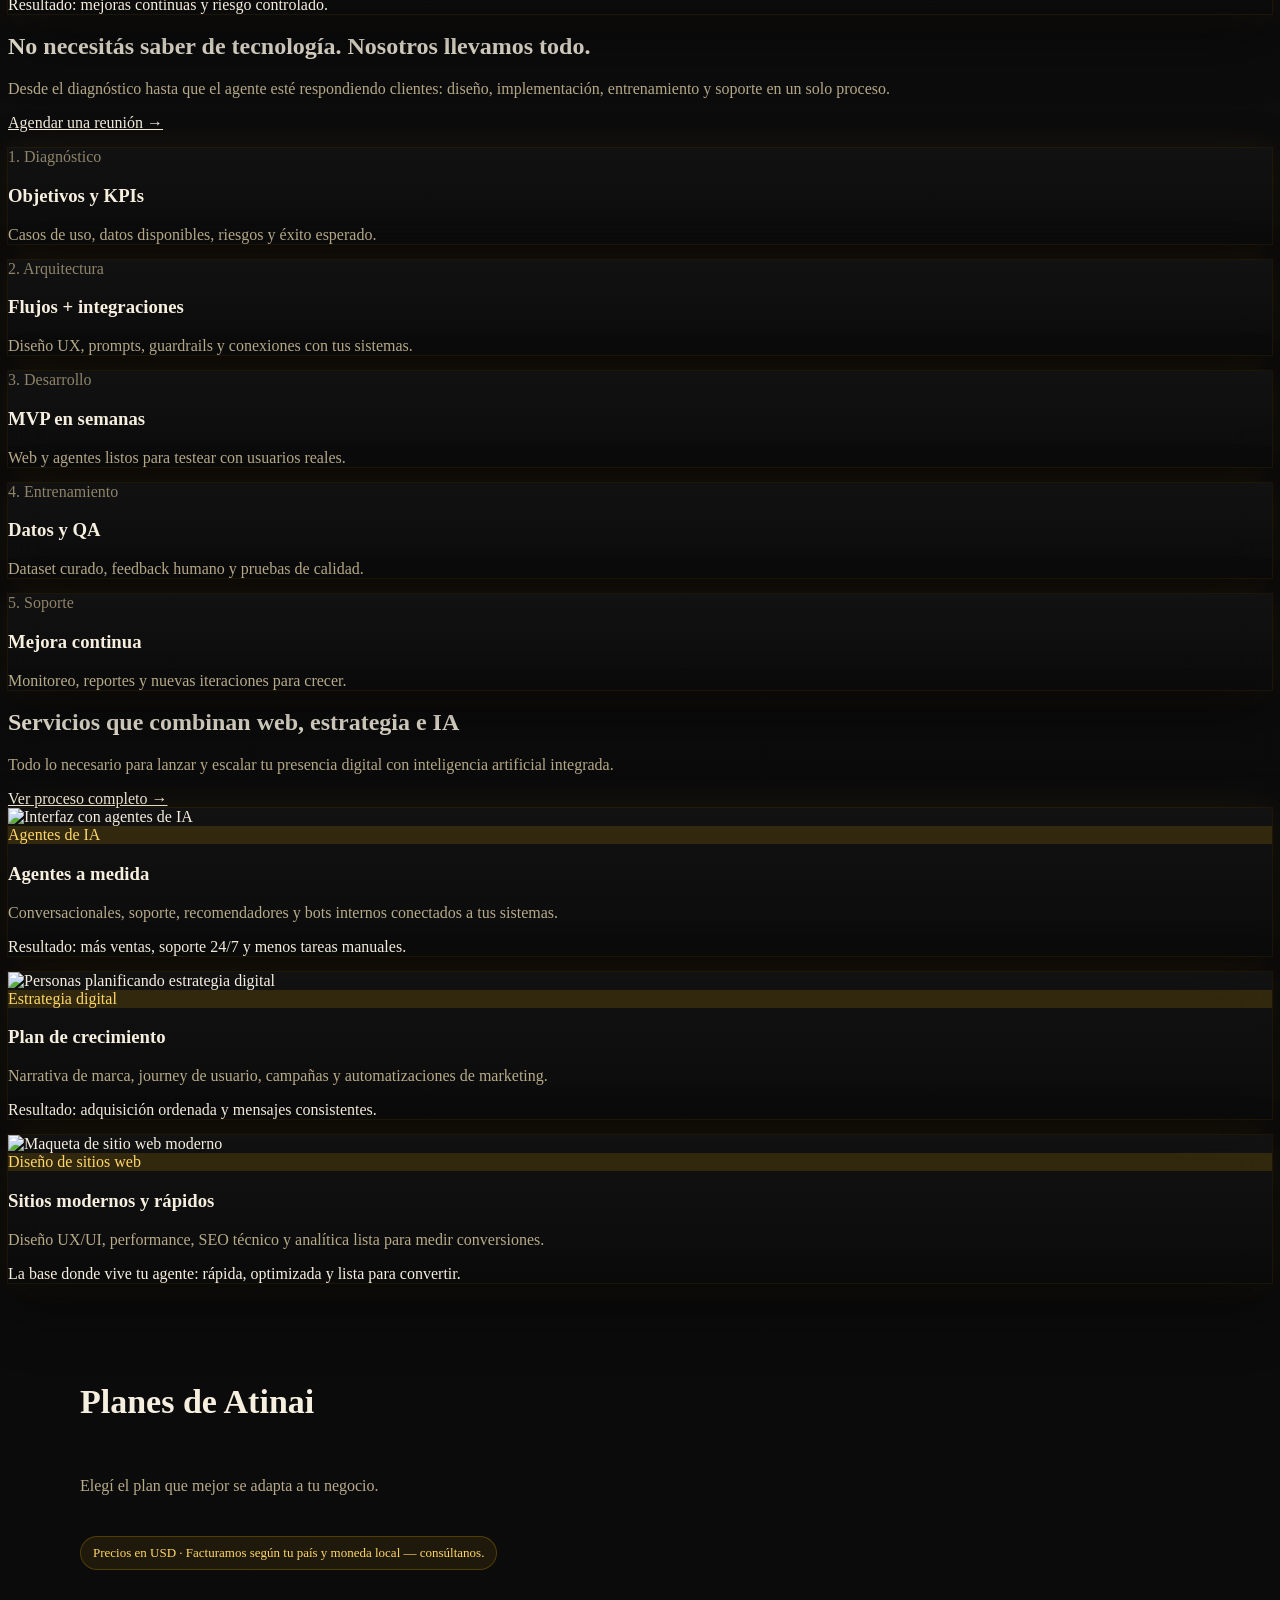
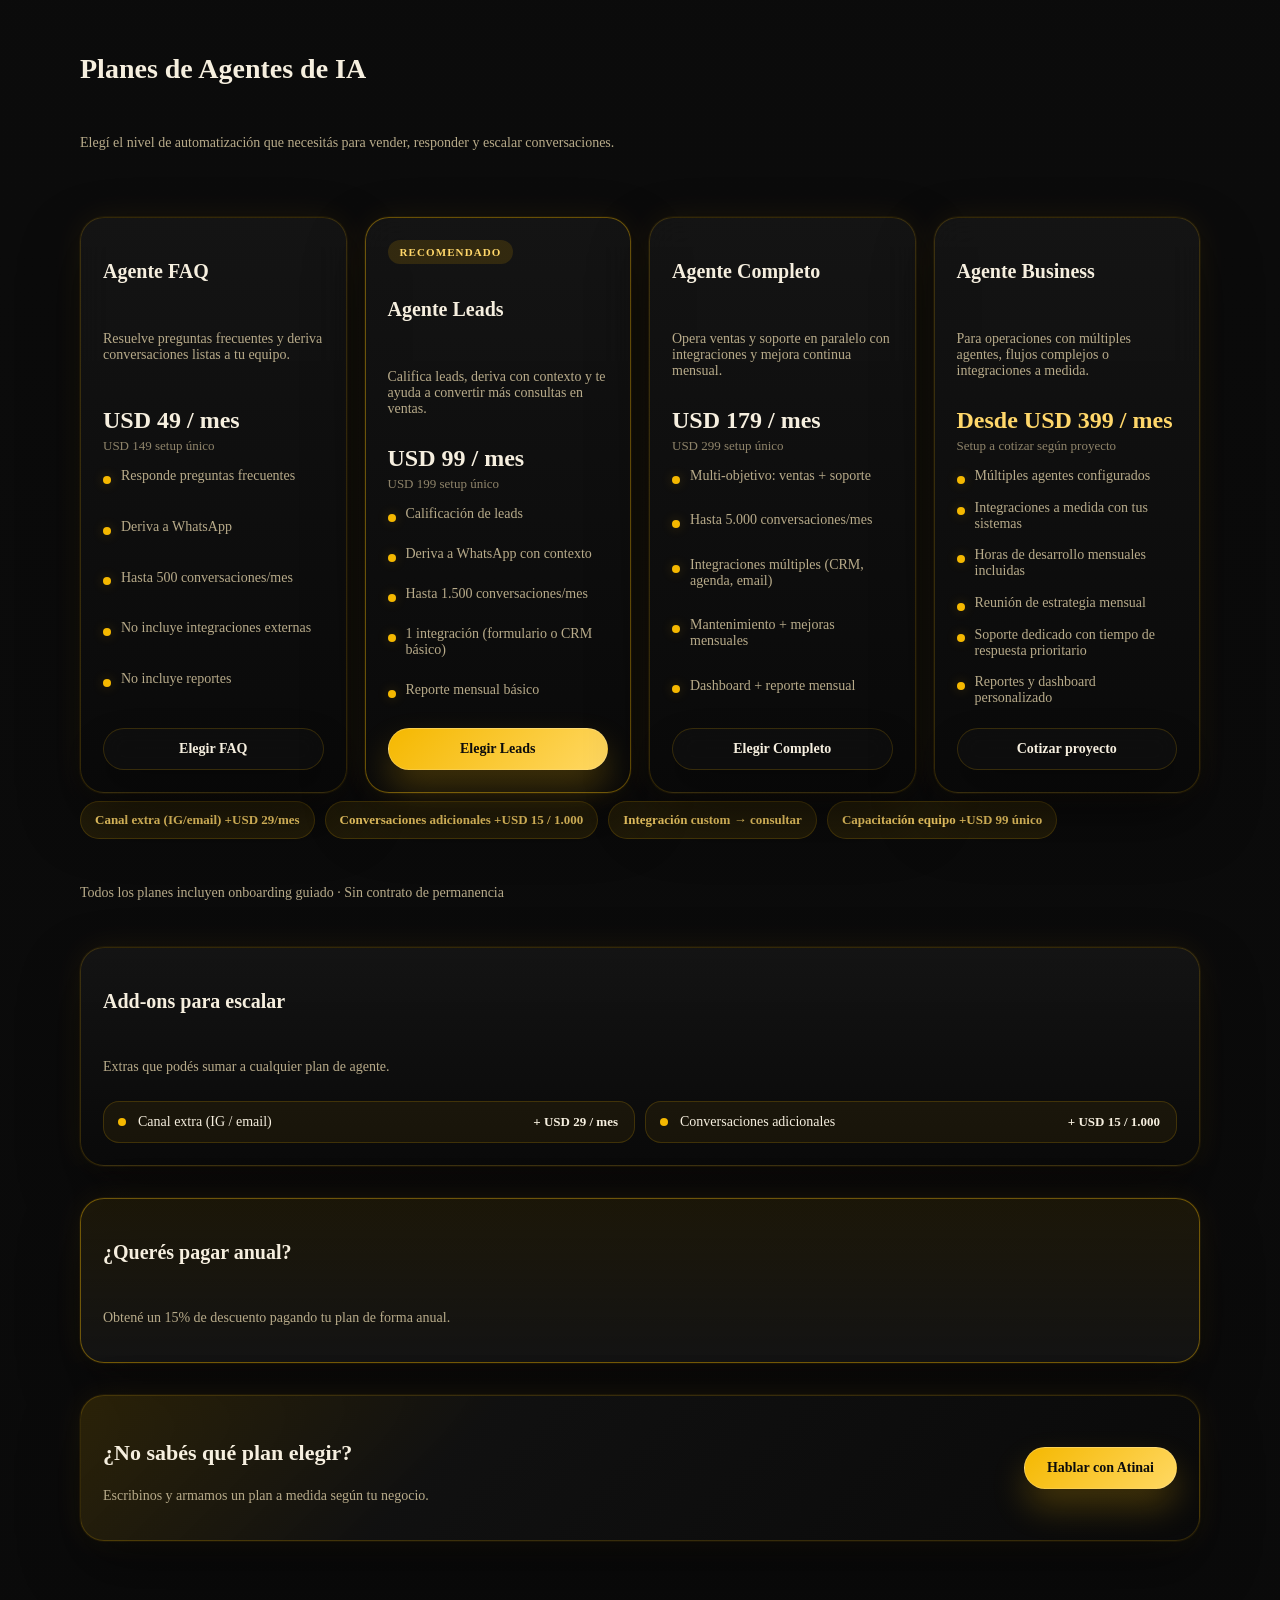
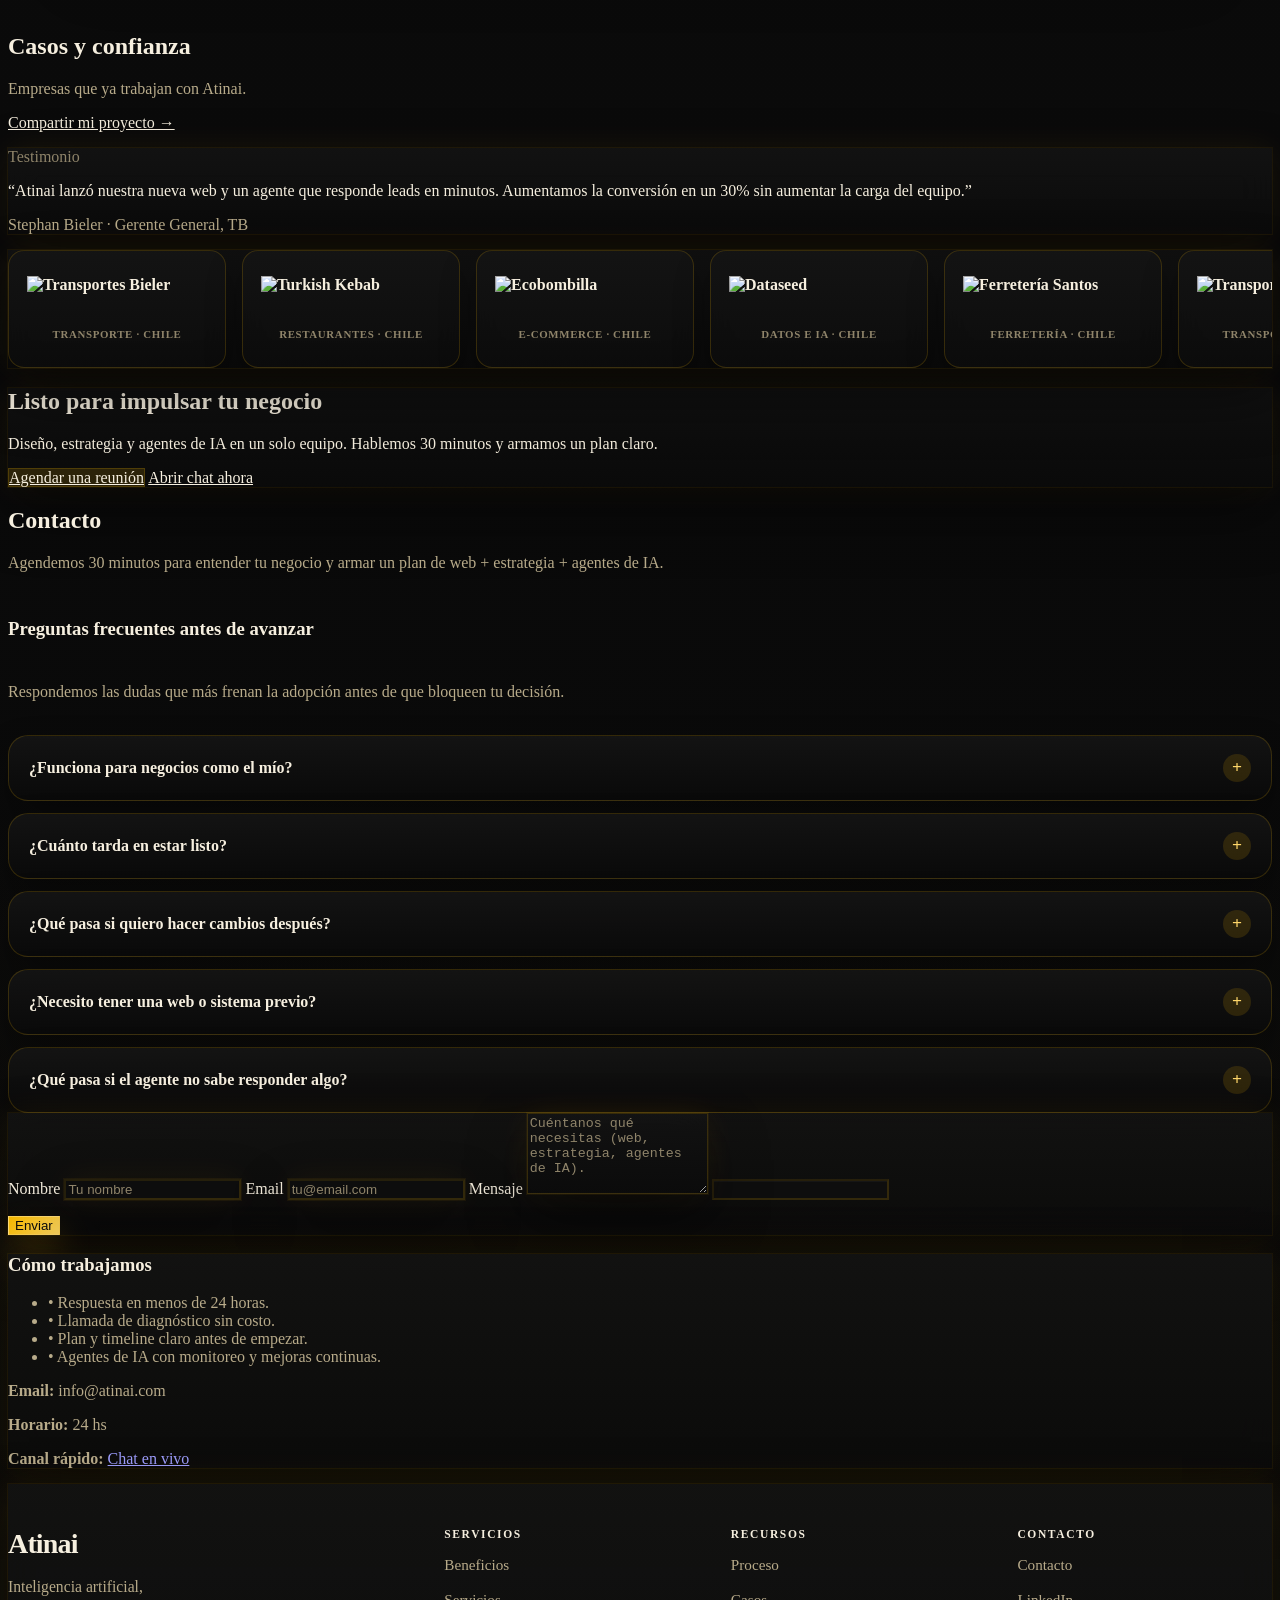
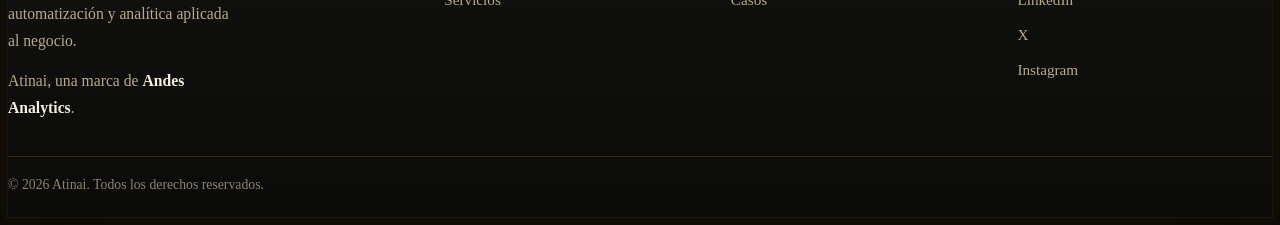
==== commit 26b2ae81: "Remove client carousel section from home" ====
--- a/index.html
+++ b/index.html
@@ -1167,81 +1167,6 @@
       </div>
     </section>
 
-    <section class="clients-carousel-section max-w-6xl mx-auto px-4" aria-labelledby="clientes-carousel-title">
-      <div class="clients-carousel-header">
-        <div>
-          <h2 id="clientes-carousel-title" class="clients-carousel-title">Empresas que confían en nosotros</h2>
-        </div>
-        <a href="#contacto" class="clients-carousel-link">Compartir mi proyecto →</a>
-      </div>
-
-      <div class="clients-carousel-wrapper" aria-label="Carrusel de clientes">
-        <div class="clients-carousel-track">
-          <article class="client-card">
-            <div class="client-card-mark" aria-hidden="true">ME</div>
-            <strong class="client-card-name">ME</strong>
-            <span class="client-card-country">Chile</span>
-          </article>
-          <article class="client-card">
-            <div class="client-card-mark" aria-hidden="true">DI</div>
-            <strong class="client-card-name">DI</strong>
-            <span class="client-card-country">Argentina</span>
-          </article>
-          <article class="client-card">
-            <div class="client-card-mark" aria-hidden="true">FS</div>
-            <strong class="client-card-name">FS</strong>
-            <span class="client-card-country">Chile</span>
-          </article>
-          <article class="client-card">
-            <div class="client-card-mark" aria-hidden="true">TB</div>
-            <strong class="client-card-name">TB</strong>
-            <span class="client-card-country">Chile</span>
-          </article>
-          <article class="client-card">
-            <div class="client-card-mark" aria-hidden="true">VT</div>
-            <strong class="client-card-name">VT</strong>
-            <span class="client-card-country">Mexico</span>
-          </article>
-          <article class="client-card">
-            <div class="client-card-mark" aria-hidden="true">TS</div>
-            <strong class="client-card-name">TS</strong>
-            <span class="client-card-country">Chile</span>
-          </article>
-
-          <article class="client-card" aria-hidden="true">
-            <div class="client-card-mark" aria-hidden="true">ME</div>
-            <strong class="client-card-name">ME</strong>
-            <span class="client-card-country">Chile</span>
-          </article>
-          <article class="client-card" aria-hidden="true">
-            <div class="client-card-mark" aria-hidden="true">DI</div>
-            <strong class="client-card-name">DI</strong>
-            <span class="client-card-country">Argentina</span>
-          </article>
-          <article class="client-card" aria-hidden="true">
-            <div class="client-card-mark" aria-hidden="true">FS</div>
-            <strong class="client-card-name">FS</strong>
-            <span class="client-card-country">Chile</span>
-          </article>
-          <article class="client-card" aria-hidden="true">
-            <div class="client-card-mark" aria-hidden="true">TB</div>
-            <strong class="client-card-name">TB</strong>
-            <span class="client-card-country">Chile</span>
-          </article>
-          <article class="client-card" aria-hidden="true">
-            <div class="client-card-mark" aria-hidden="true">VT</div>
-            <strong class="client-card-name">VT</strong>
-            <span class="client-card-country">Mexico</span>
-          </article>
-          <article class="client-card" aria-hidden="true">
-            <div class="client-card-mark" aria-hidden="true">TS</div>
-            <strong class="client-card-name">TS</strong>
-            <span class="client-card-country">Chile</span>
-          </article>
-        </div>
-      </div>
-    </section>
-
     <!-- AGENTES DE IA -->
     <section id="ia" class="max-w-6xl mx-auto px-4 py-14 md:py-16">
       <div class="rounded-3xl border border-crema-100 bg-white/80 shadow-soft p-6 md:p-8">
--- a/styles.css
+++ b/styles.css
@@ -1115,131 +1115,6 @@
   position: relative;
 }
 
-.clients-carousel-section {
-  padding-top: 8px;
-  padding-bottom: 8px;
-}
-
-.clients-carousel-header {
-  display: flex;
-  align-items: center;
-  justify-content: space-between;
-  gap: 16px;
-  margin-bottom: 18px;
-}
-
-.clients-carousel-title {
-  margin: 0;
-  font-size: clamp(1.6rem, 2.5vw, 2rem);
-  font-weight: 700;
-  color: var(--text);
-}
-
-.clients-carousel-link {
-  color: var(--accent-strong);
-  font-size: 0.95rem;
-  font-weight: 700;
-  text-decoration: none;
-  white-space: nowrap;
-  transition: color 0.2s ease, opacity 0.2s ease;
-}
-
-.clients-carousel-link:hover {
-  color: var(--accent);
-}
-
-.clients-carousel-wrapper {
-  position: relative;
-  overflow: hidden;
-  border-radius: 24px;
-}
-
-.clients-carousel-wrapper::before,
-.clients-carousel-wrapper::after {
-  content: "";
-  position: absolute;
-  top: 0;
-  bottom: 0;
-  width: 80px;
-  z-index: 2;
-  pointer-events: none;
-}
-
-.clients-carousel-wrapper::before {
-  left: 0;
-  background: linear-gradient(90deg, var(--bg-soft) 0%, transparent 100%);
-}
-
-.clients-carousel-wrapper::after {
-  right: 0;
-  background: linear-gradient(270deg, var(--bg-soft) 0%, transparent 100%);
-}
-
-.clients-carousel-track {
-  display: flex;
-  align-items: stretch;
-  gap: 18px;
-  width: max-content;
-  animation: carouselScroll 30s linear infinite;
-  will-change: transform;
-}
-
-.clients-carousel-wrapper:hover .clients-carousel-track {
-  animation-play-state: paused;
-}
-
-.client-card {
-  min-width: 220px;
-  padding: 20px 18px;
-  border-radius: 16px;
-  border: 1px solid var(--border);
-  background: var(--bg-panel-strong);
-  box-shadow: var(--shadow-soft);
-  display: flex;
-  flex-direction: column;
-  align-items: center;
-  justify-content: center;
-  gap: 10px;
-  text-align: center;
-  transition: transform 0.2s ease, border-color 0.2s ease, box-shadow 0.2s ease;
-}
-
-.client-card:hover {
-  transform: translateY(-4px);
-  border-color: var(--border-strong);
-  box-shadow: 0 16px 34px var(--accent-glow);
-}
-
-.client-card-mark {
-  width: 64px;
-  height: 64px;
-  border-radius: 18px;
-  border: 1px solid var(--border);
-  background: var(--bg-soft);
-  color: var(--accent-strong);
-  display: grid;
-  place-items: center;
-  font-size: 1rem;
-  font-weight: 800;
-  letter-spacing: 0.08em;
-}
-
-.client-card-name {
-  font-size: 13px;
-  font-weight: 800;
-  letter-spacing: 0.12em;
-  text-transform: uppercase;
-  color: var(--text);
-}
-
-.client-card-country {
-  font-size: 11px;
-  font-weight: 600;
-  letter-spacing: 0.06em;
-  text-transform: uppercase;
-  color: var(--text-soft);
-}
-
 .logo-track {
   display: flex;
   align-items: center;
@@ -1328,15 +1203,6 @@
 
 .logo-carousel:hover .logo-track {
   animation-play-state: paused;
-}
-
-@keyframes carouselScroll {
-  0% {
-    transform: translateX(0);
-  }
-  100% {
-    transform: translateX(-50%);
-  }
 }
 
 @keyframes logo-scroll {
@@ -2214,18 +2080,6 @@
     max-width: calc(100vw - 32px);
   }
 
-  .clients-carousel-header {
-    flex-direction: column;
-    align-items: flex-start;
-  }
-
-  .clients-carousel-link {
-    white-space: normal;
-  }
-
-  .client-card {
-    min-width: 180px;
-  }
 }
 
 @media (max-width: 560px) {
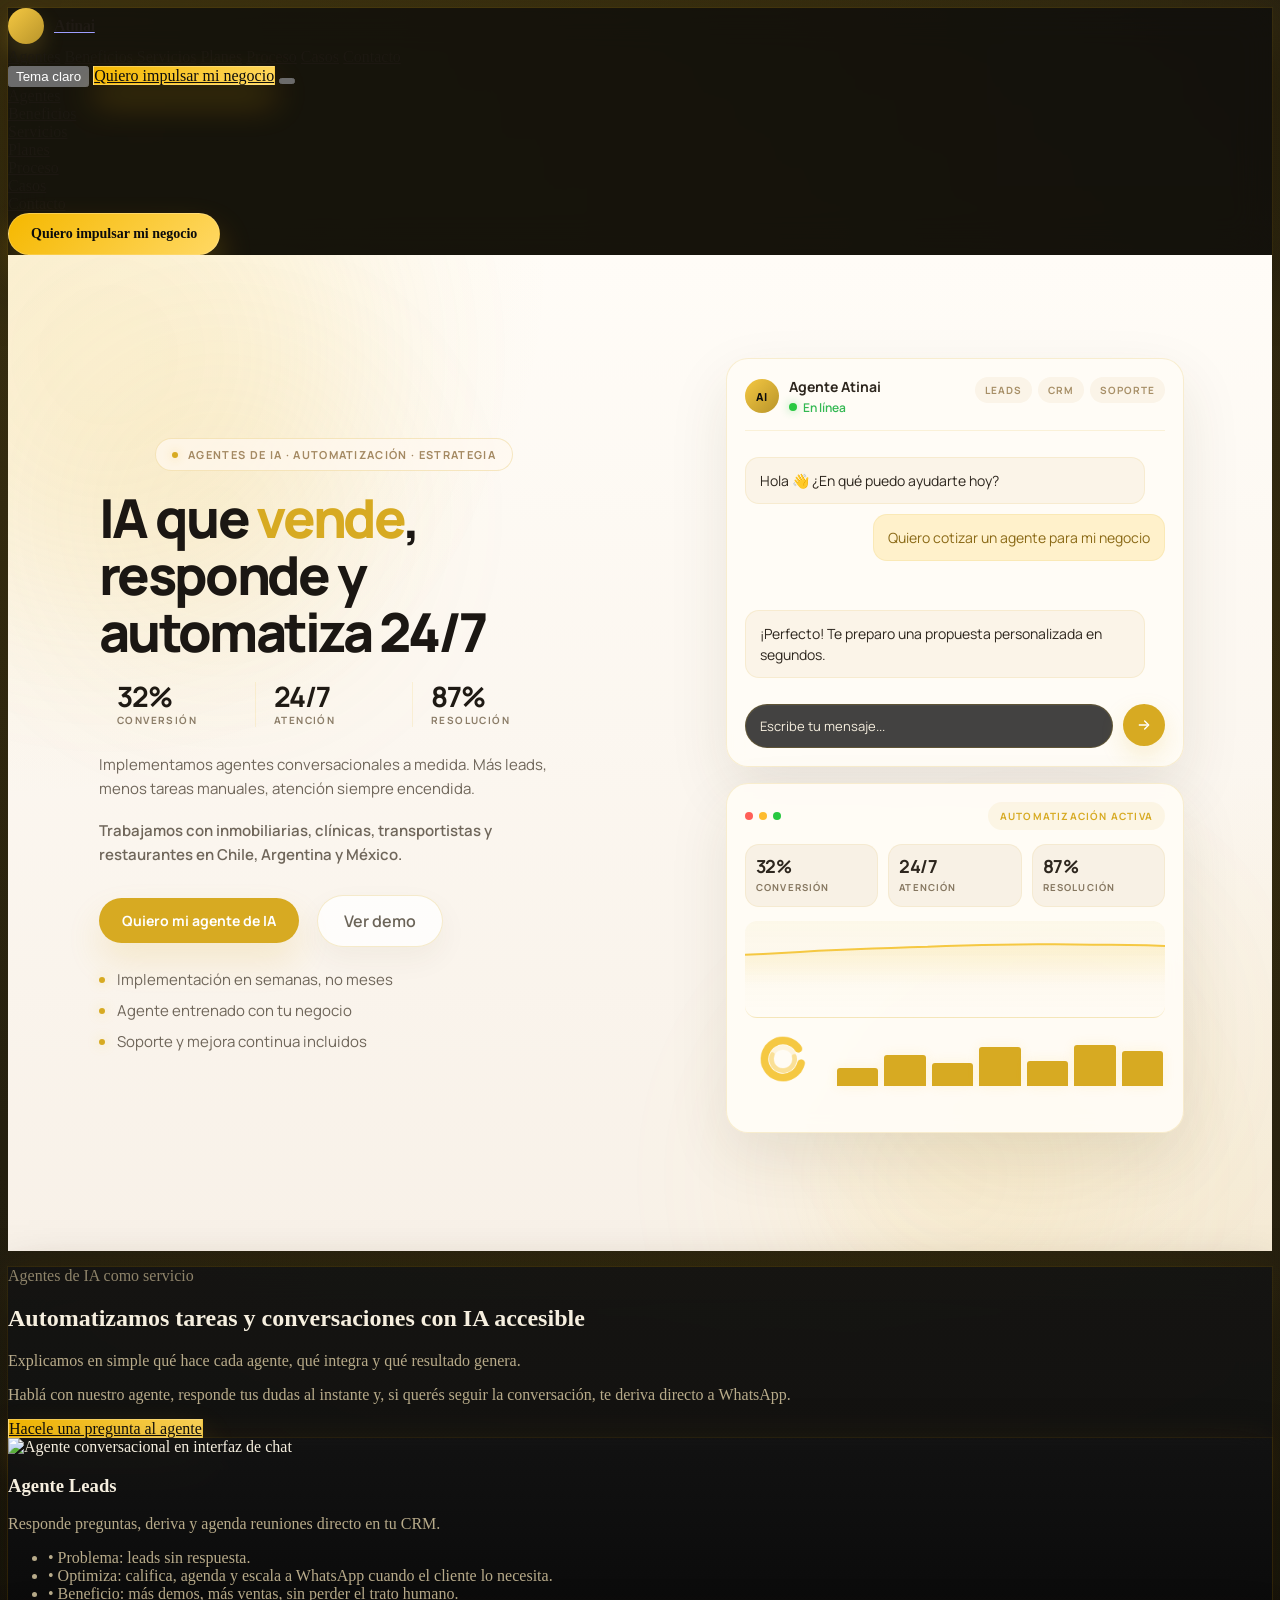
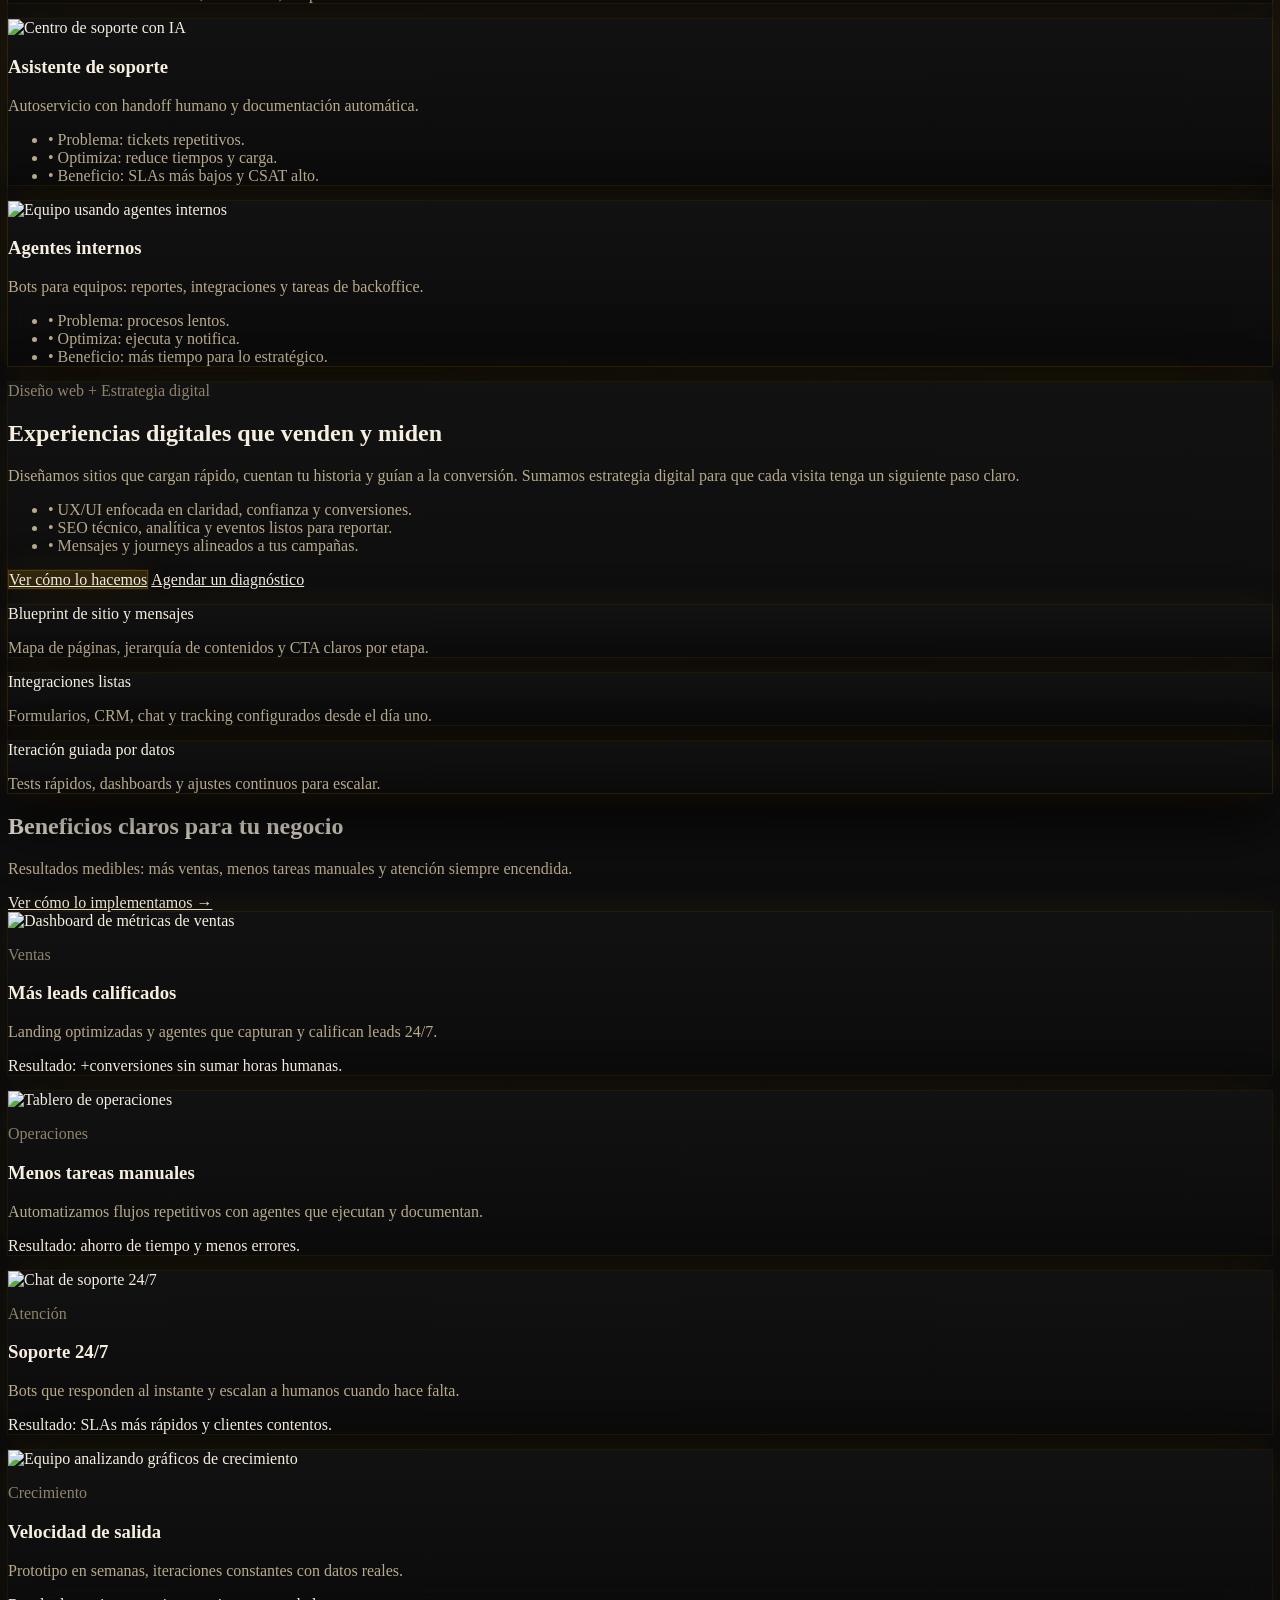
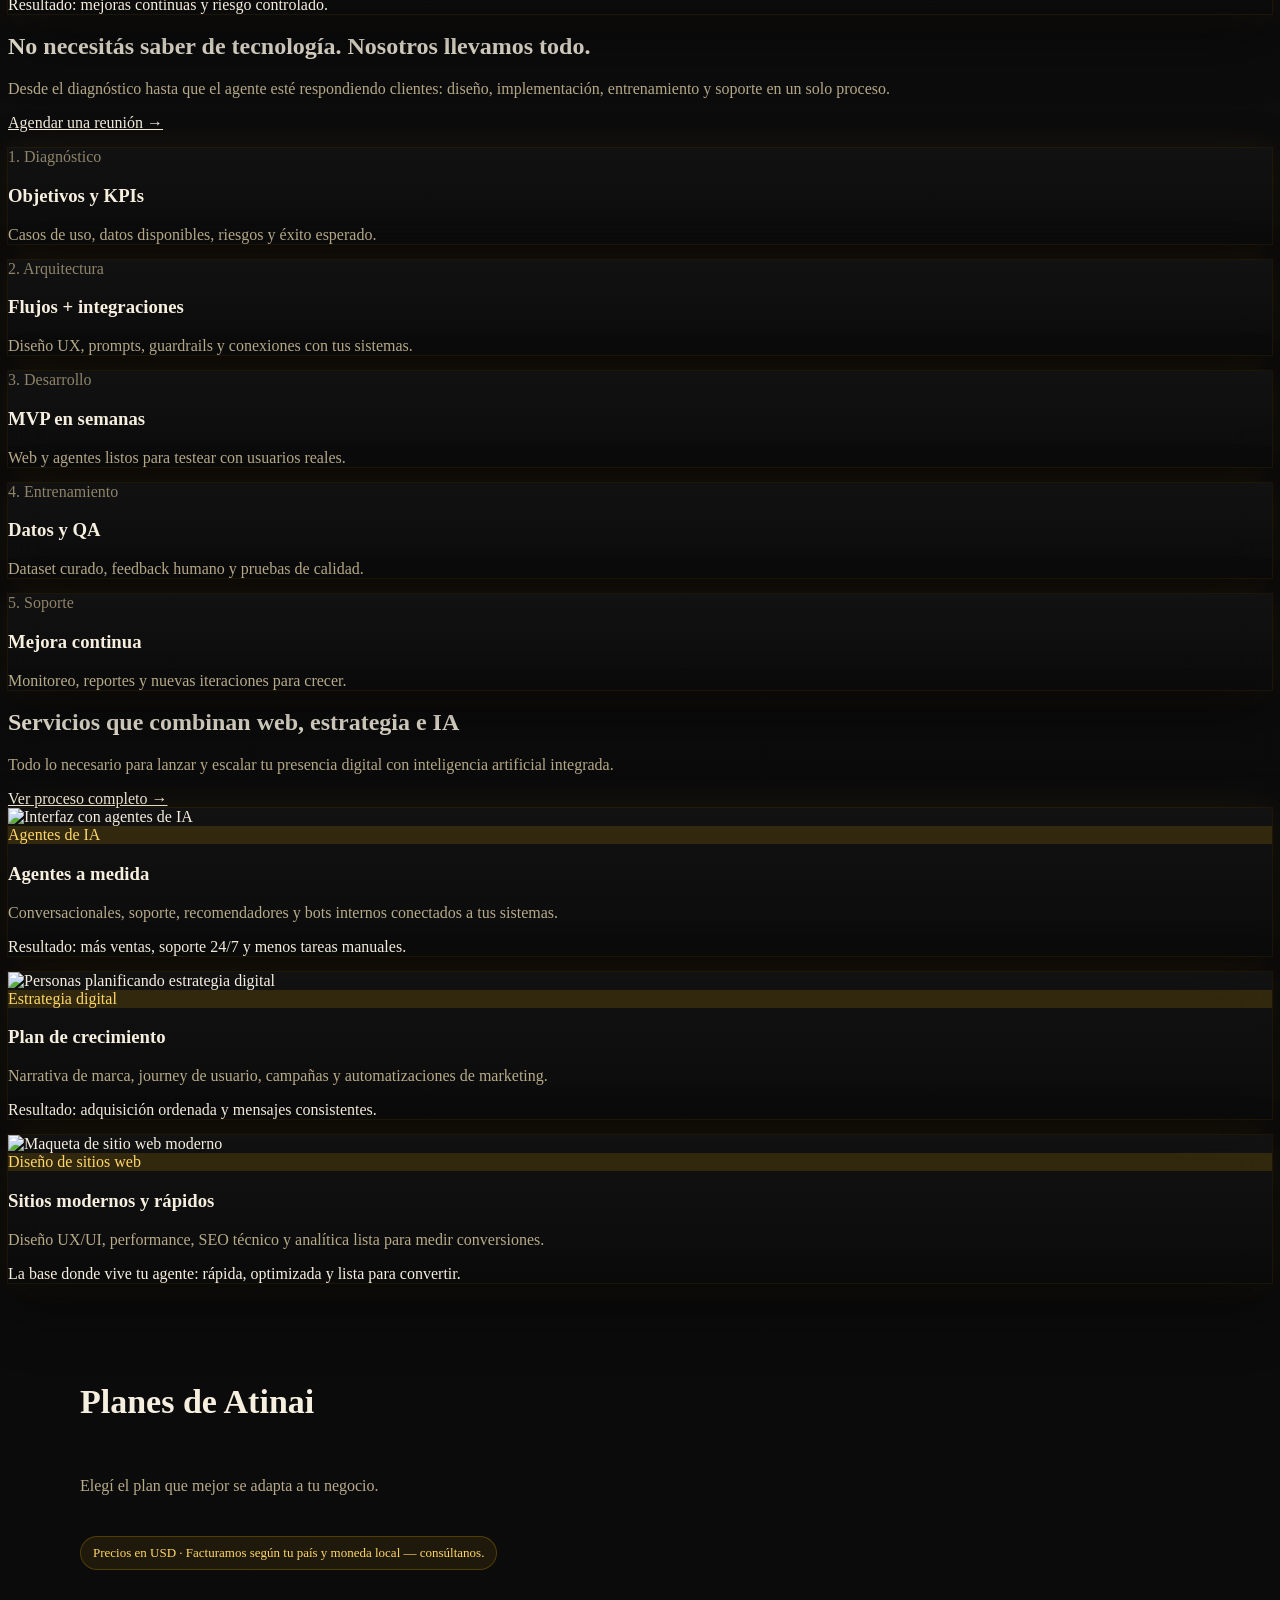
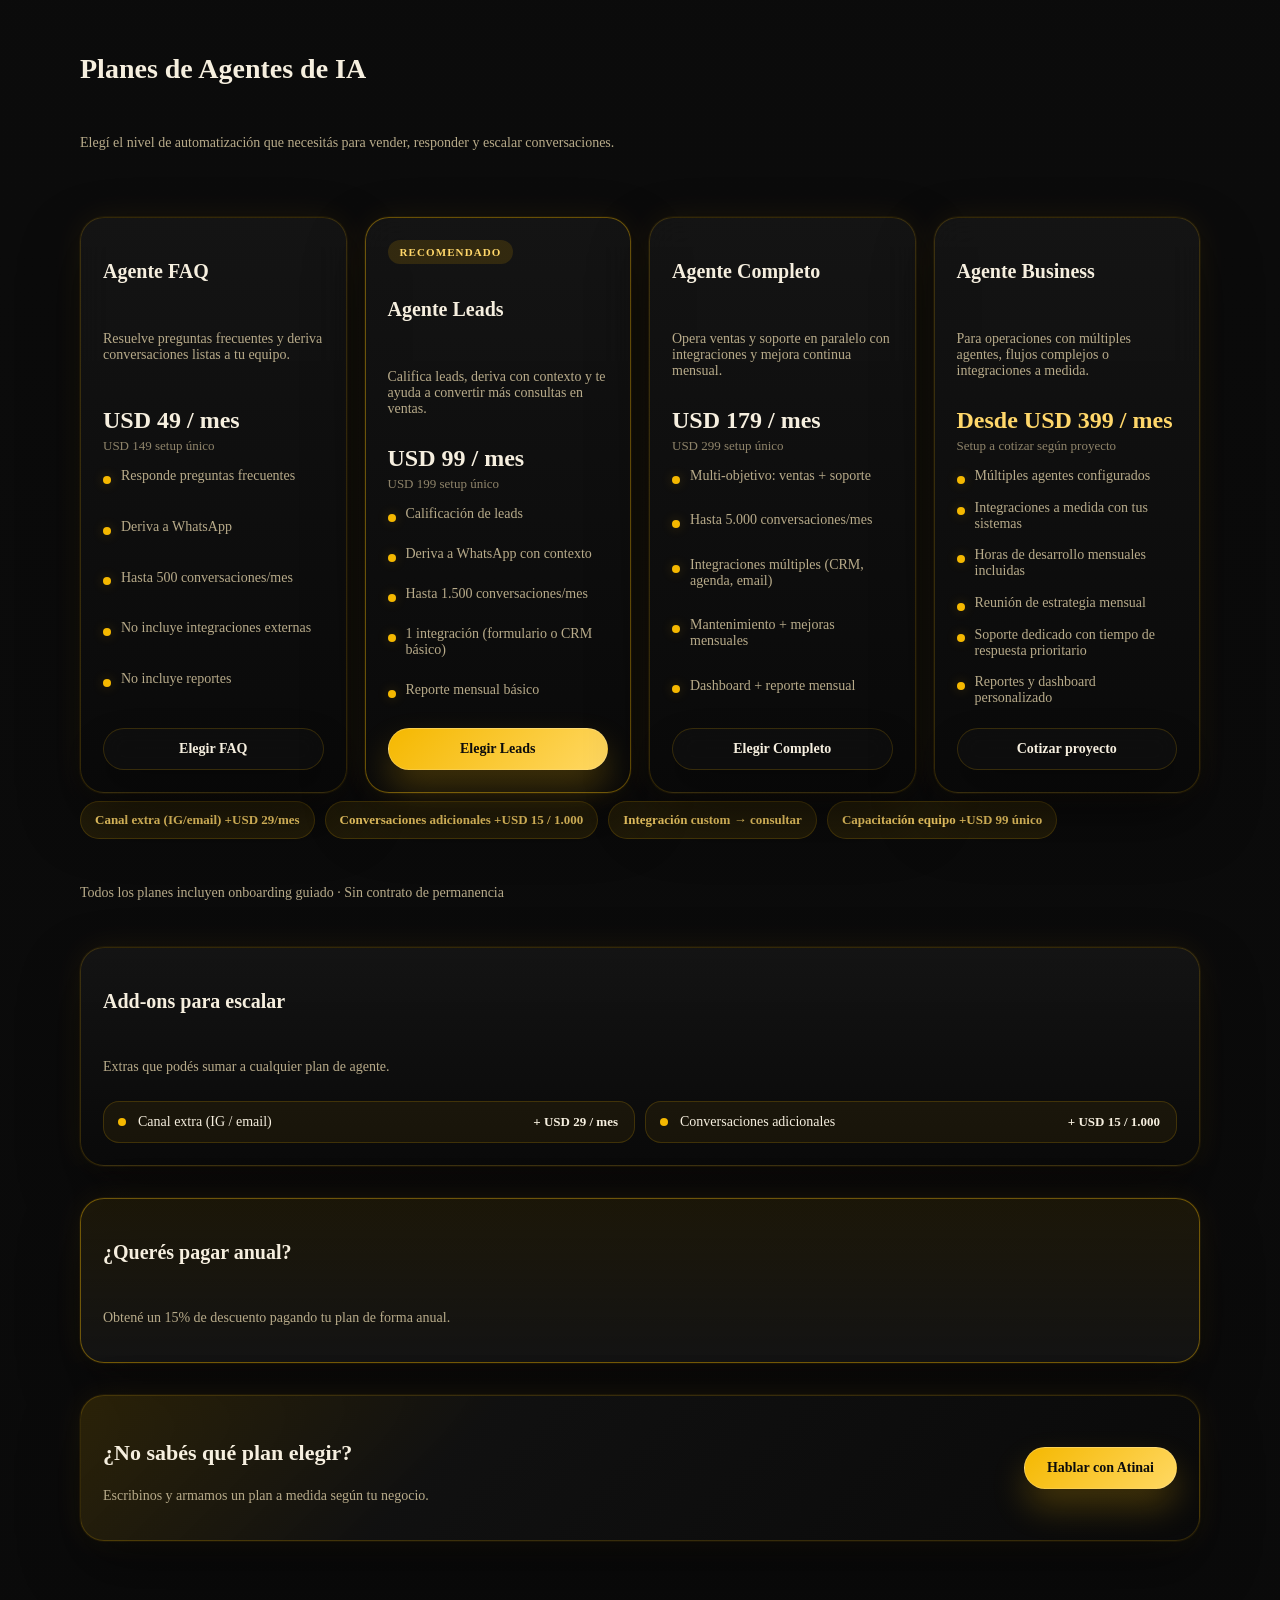
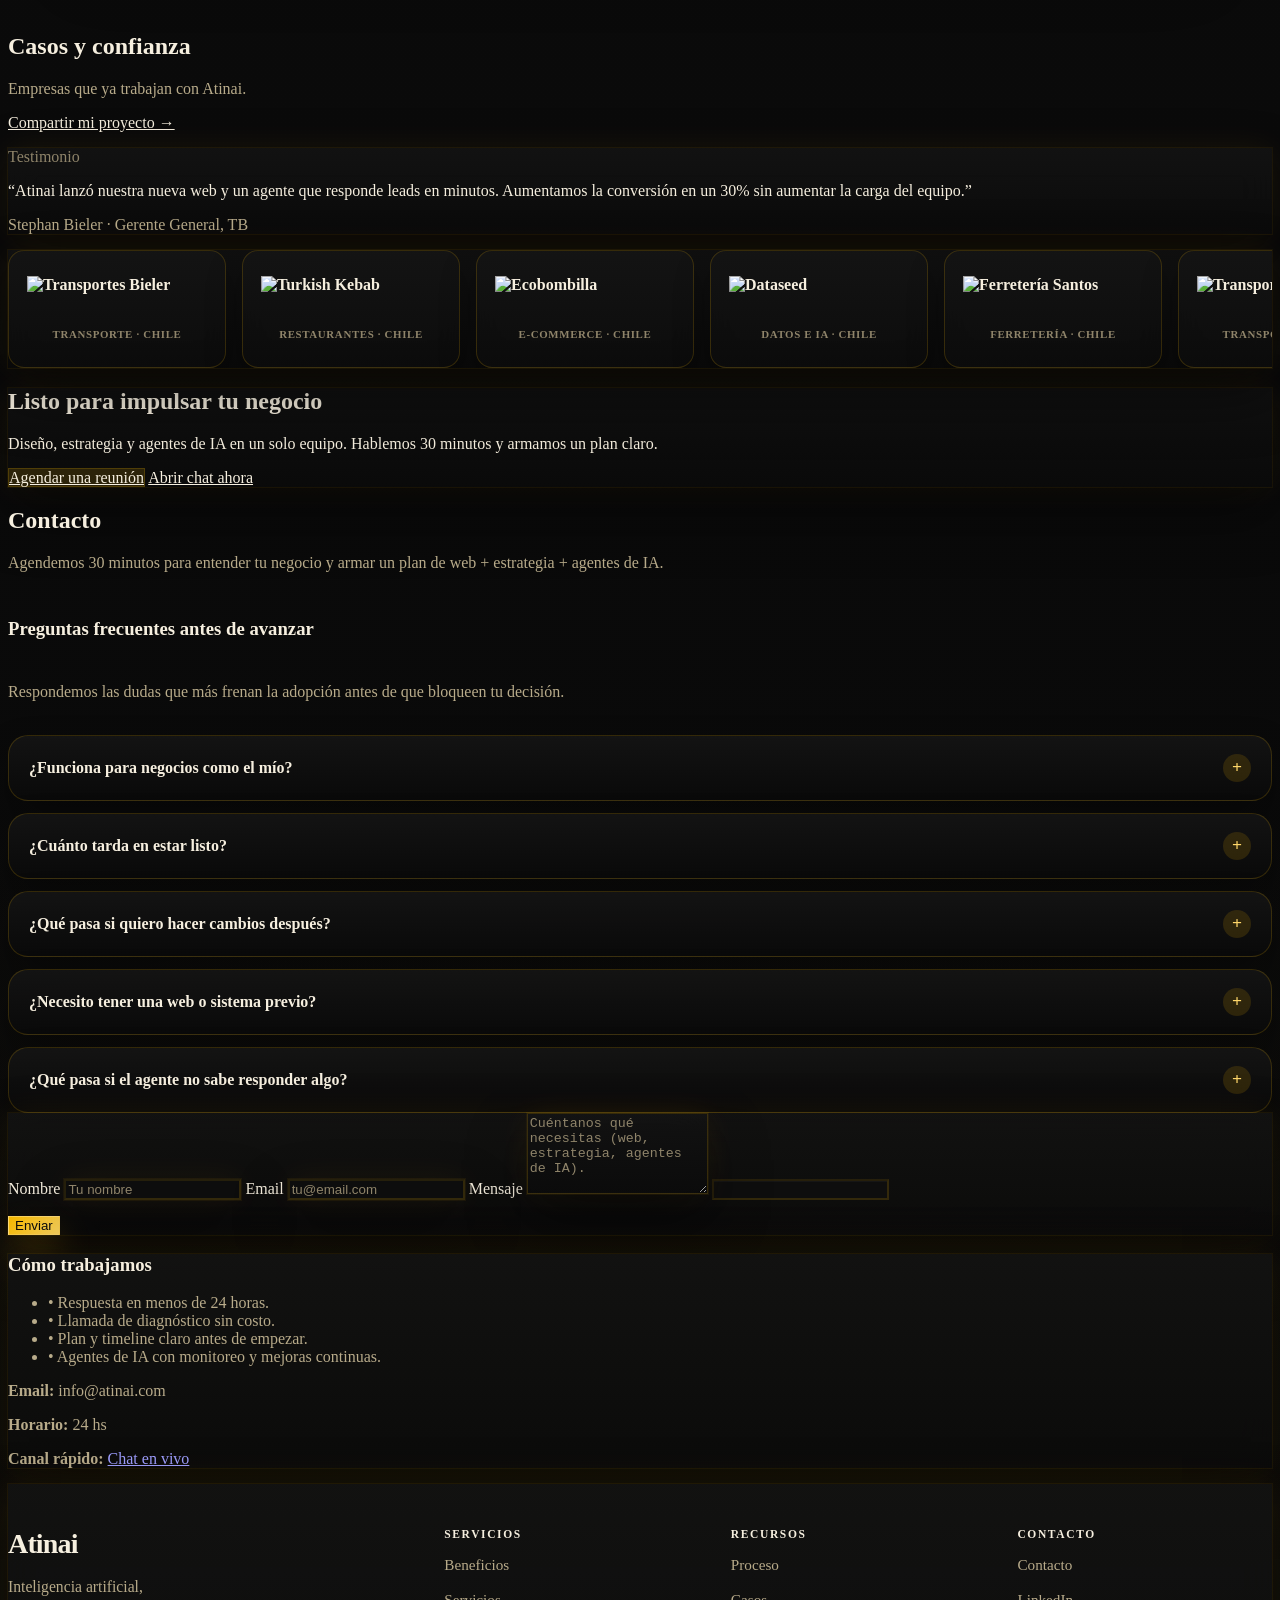
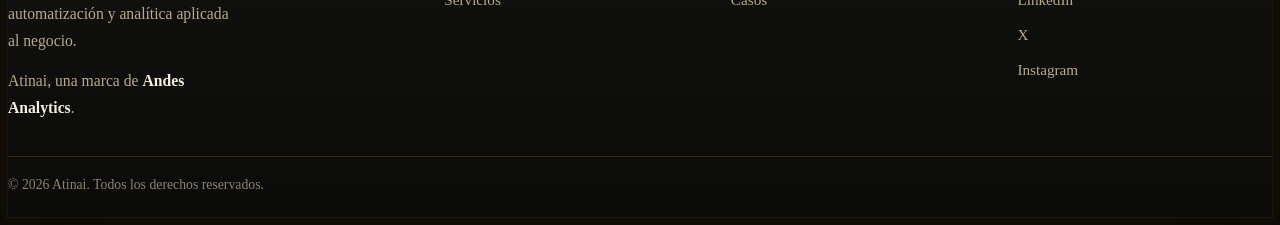
==== commit fa947778: "fix: normalize legacy routes and social assets" ====
--- a/index.html
+++ b/index.html
@@ -29,7 +29,6 @@
     "@type": "Organization",
     "name": "Atinai",
     "url": "https://atinai.com",
-    "logo": "https://atinai.com/assets/img/49163.png",
     "description": "Agencia de automatización e implementación de agentes de IA para pymes en Chile, Argentina y México.",
     "email": "info@atinai.com",
     "contactPoint": {
@@ -126,11 +125,11 @@
   <meta property="og:url" content="https://atinai.com/" />
   <meta property="og:site_name" content="Atinai" />
   <meta property="og:locale" content="es_CL" />
-  <meta property="og:image" content="https://atinai.com/assets/img/49163.png" />
+  <meta property="og:image" content="https://atinai.com/assets/img/banner-principal-tech.png" />
   <meta name="twitter:card" content="summary_large_image" />
   <meta name="twitter:title" content="Atinai | Inteligencia Artificial y Automatización para Empresas" />
   <meta name="twitter:description" content="Atinai implementa soluciones de inteligencia artificial, automatización, agentes de IA, Power BI y análisis de datos para empresas." />
-  <meta name="twitter:image" content="https://atinai.com/assets/img/49163.png" />
+  <meta name="twitter:image" content="https://atinai.com/assets/img/banner-principal-tech.png" />
 
   <link rel="preconnect" href="https://fonts.googleapis.com">
   <link rel="preconnect" href="https://fonts.gstatic.com" crossorigin>
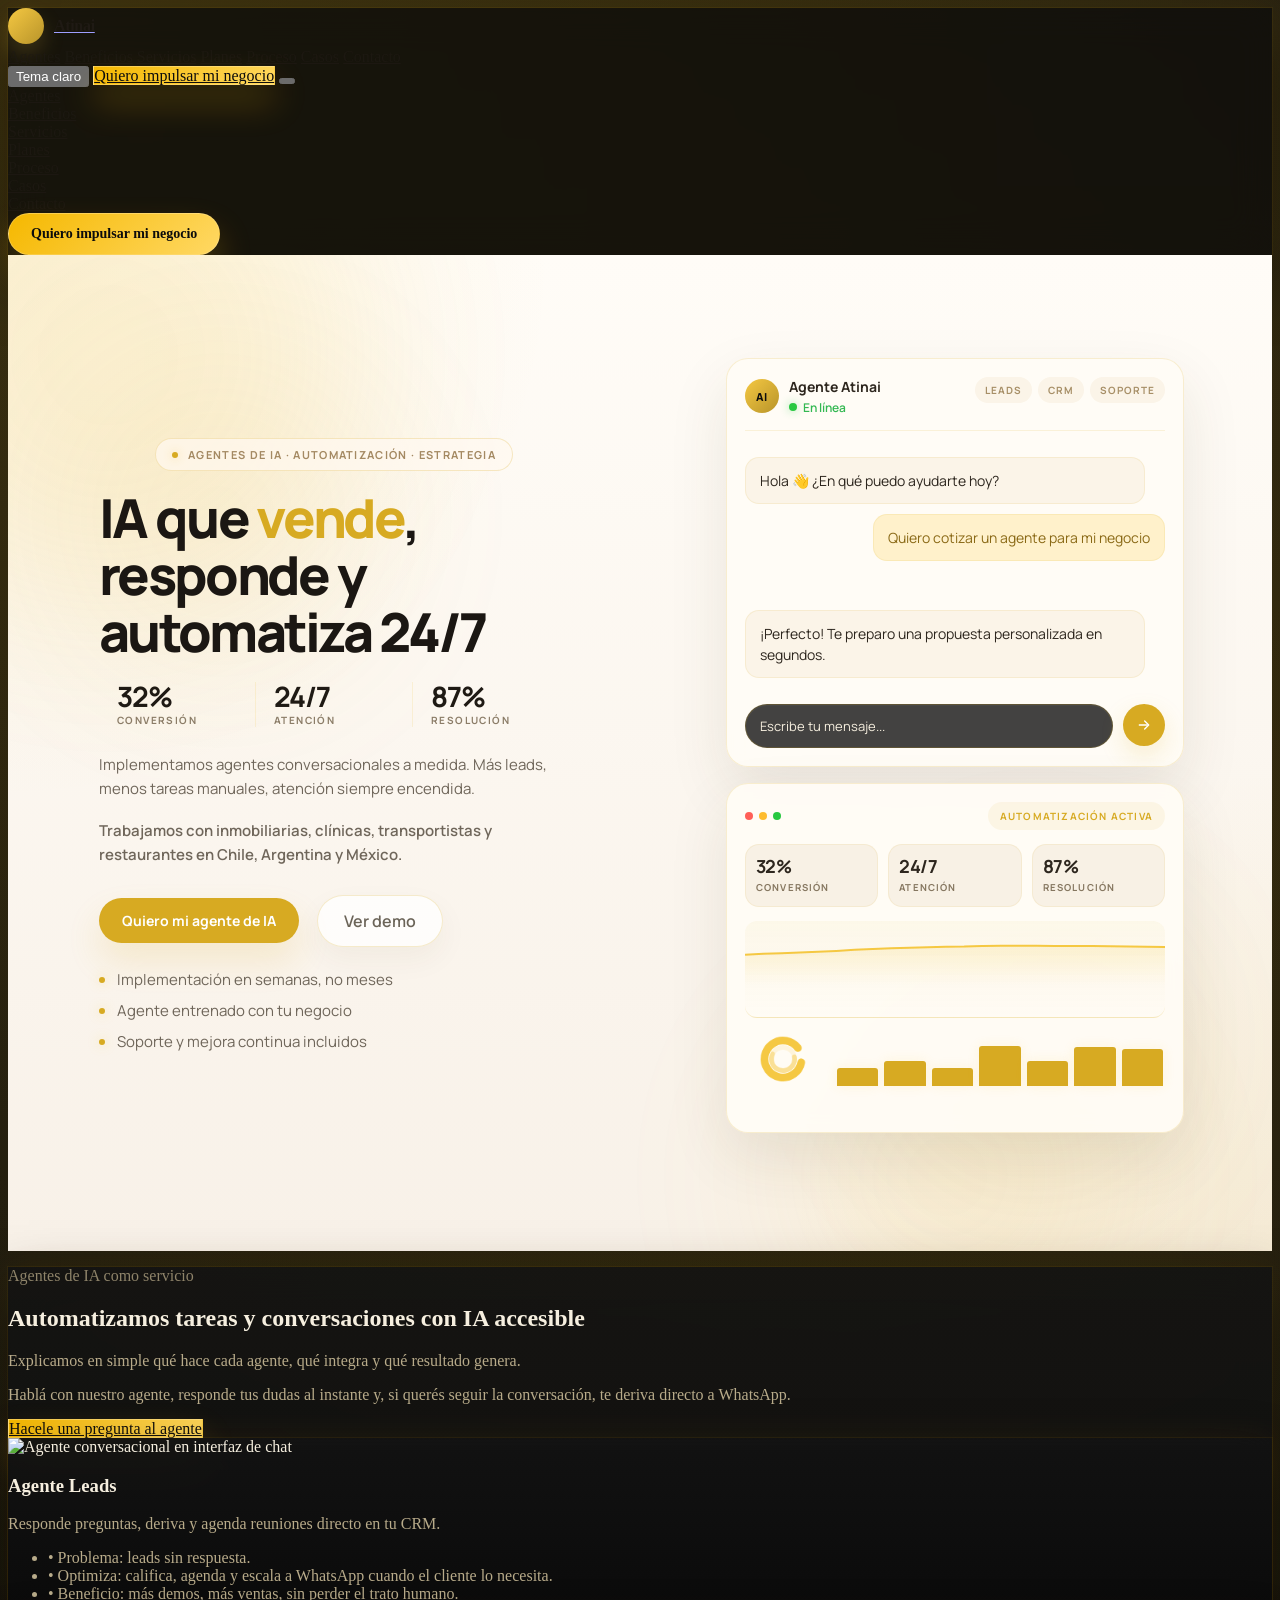
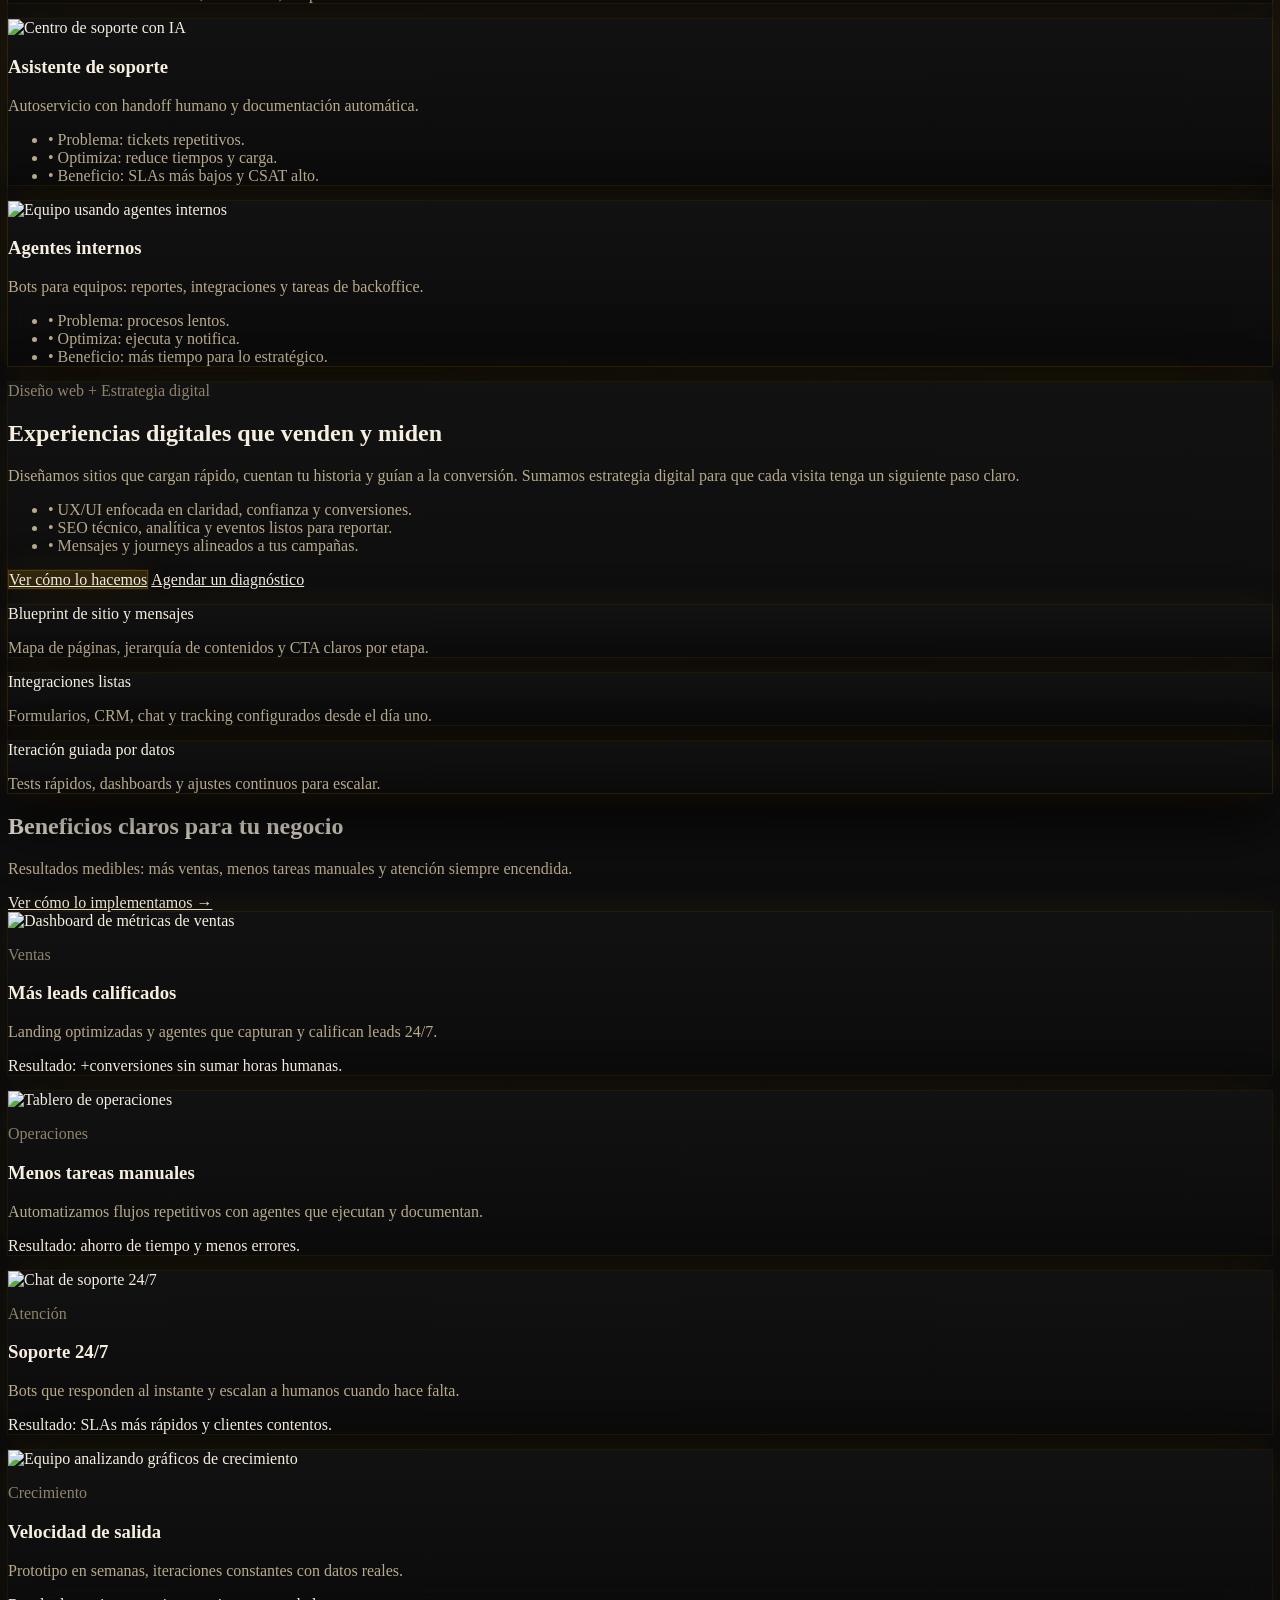
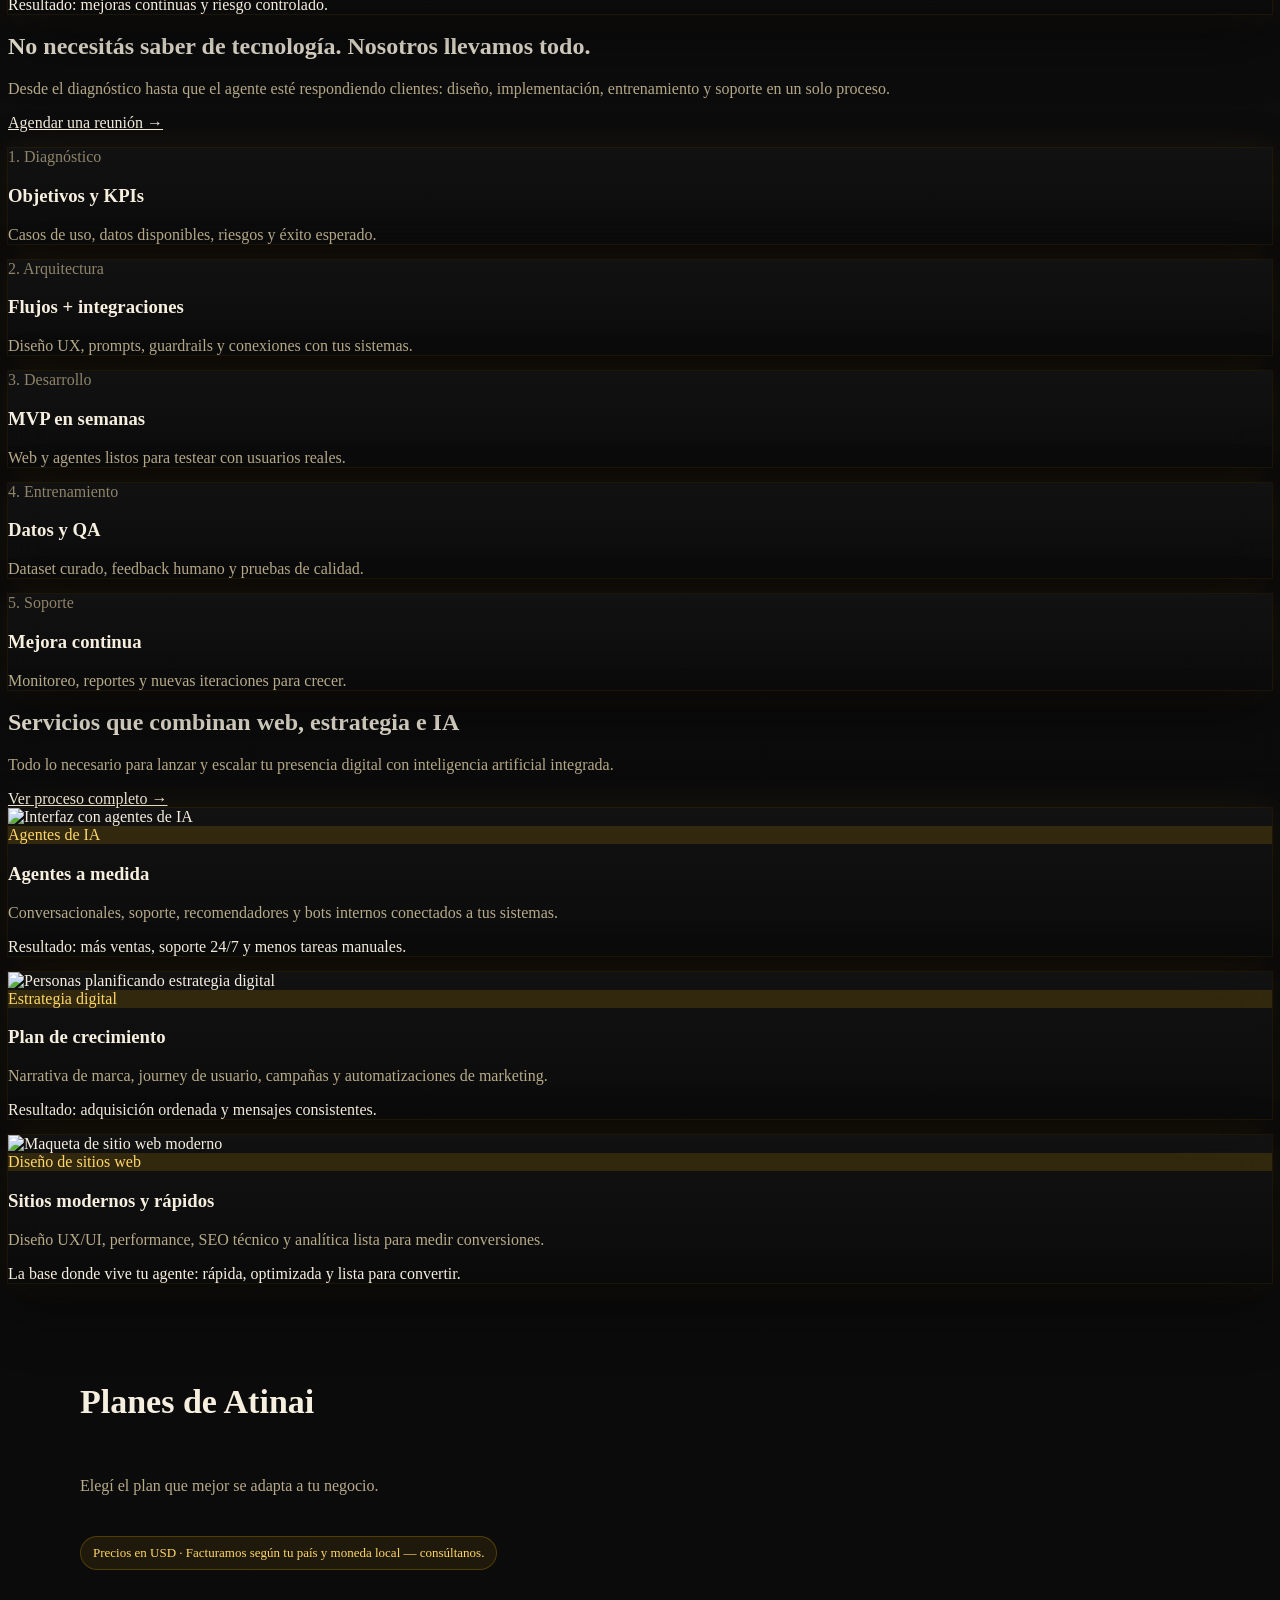
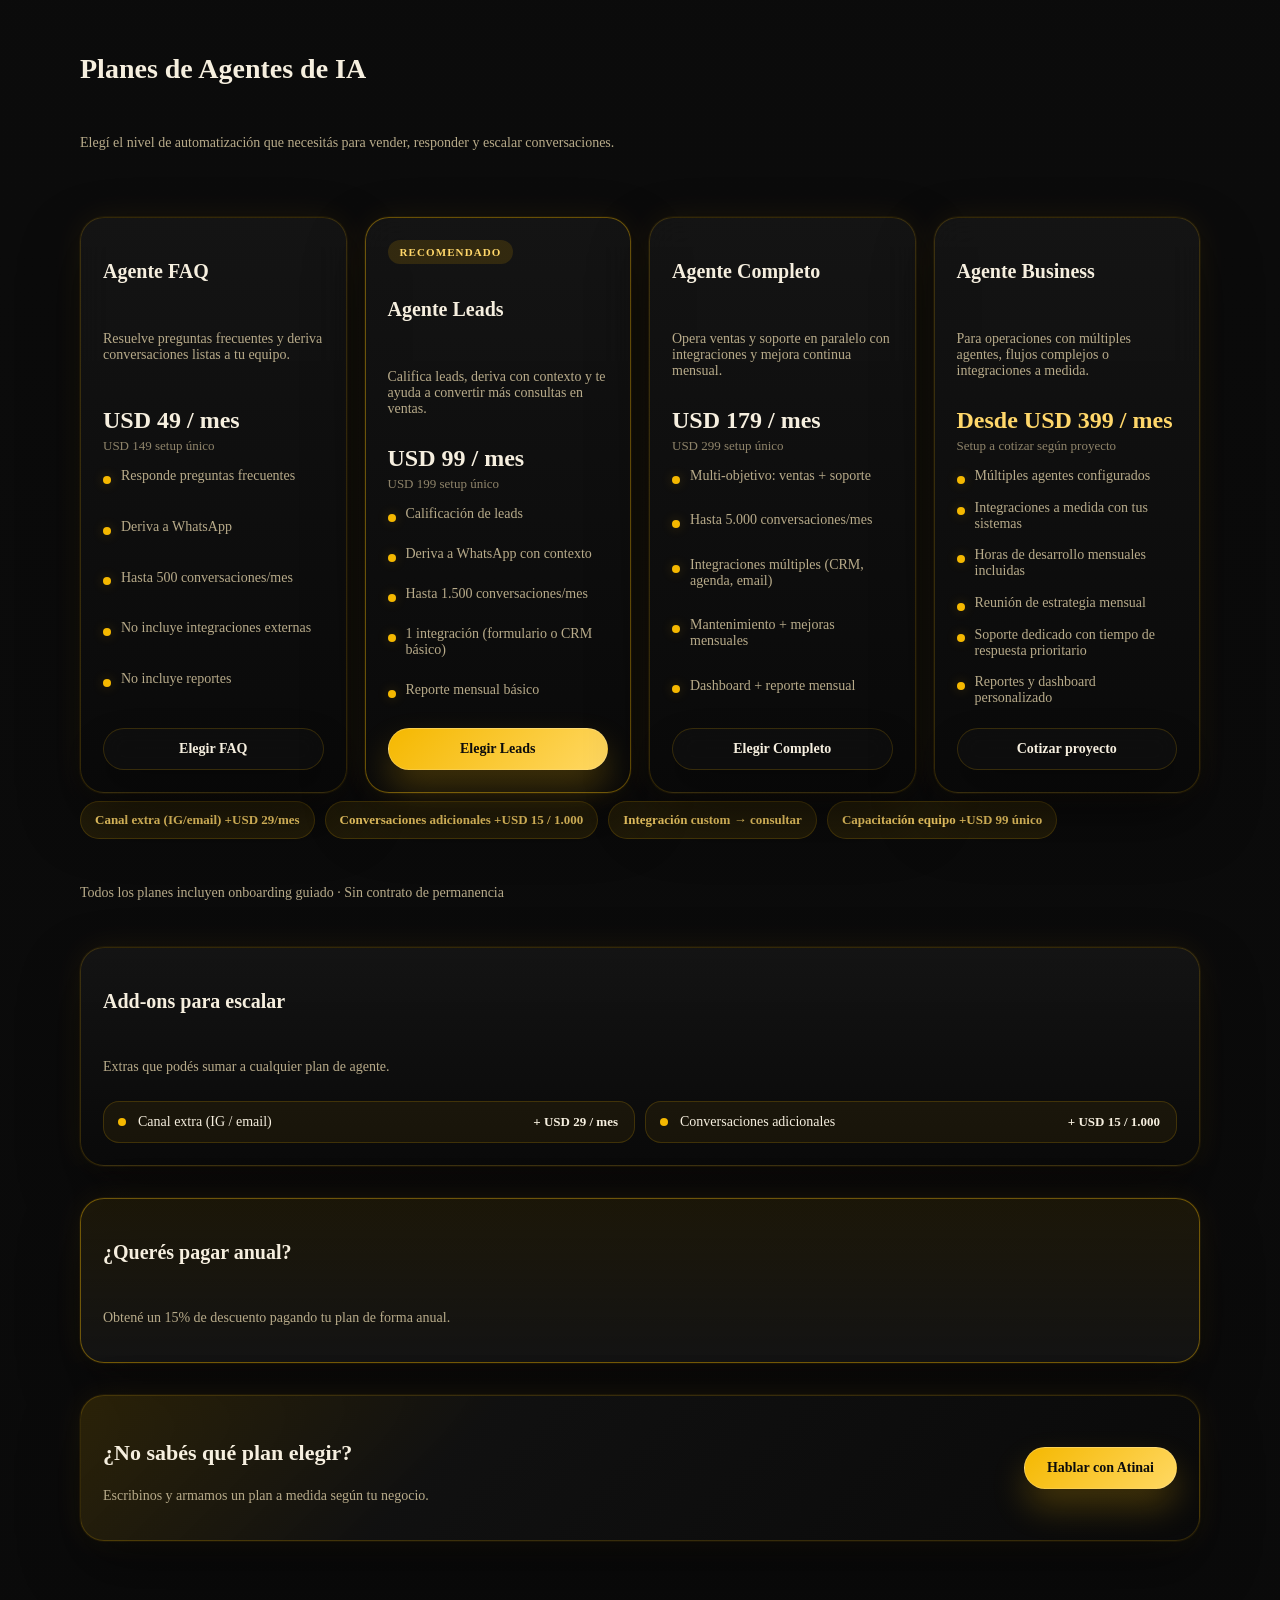
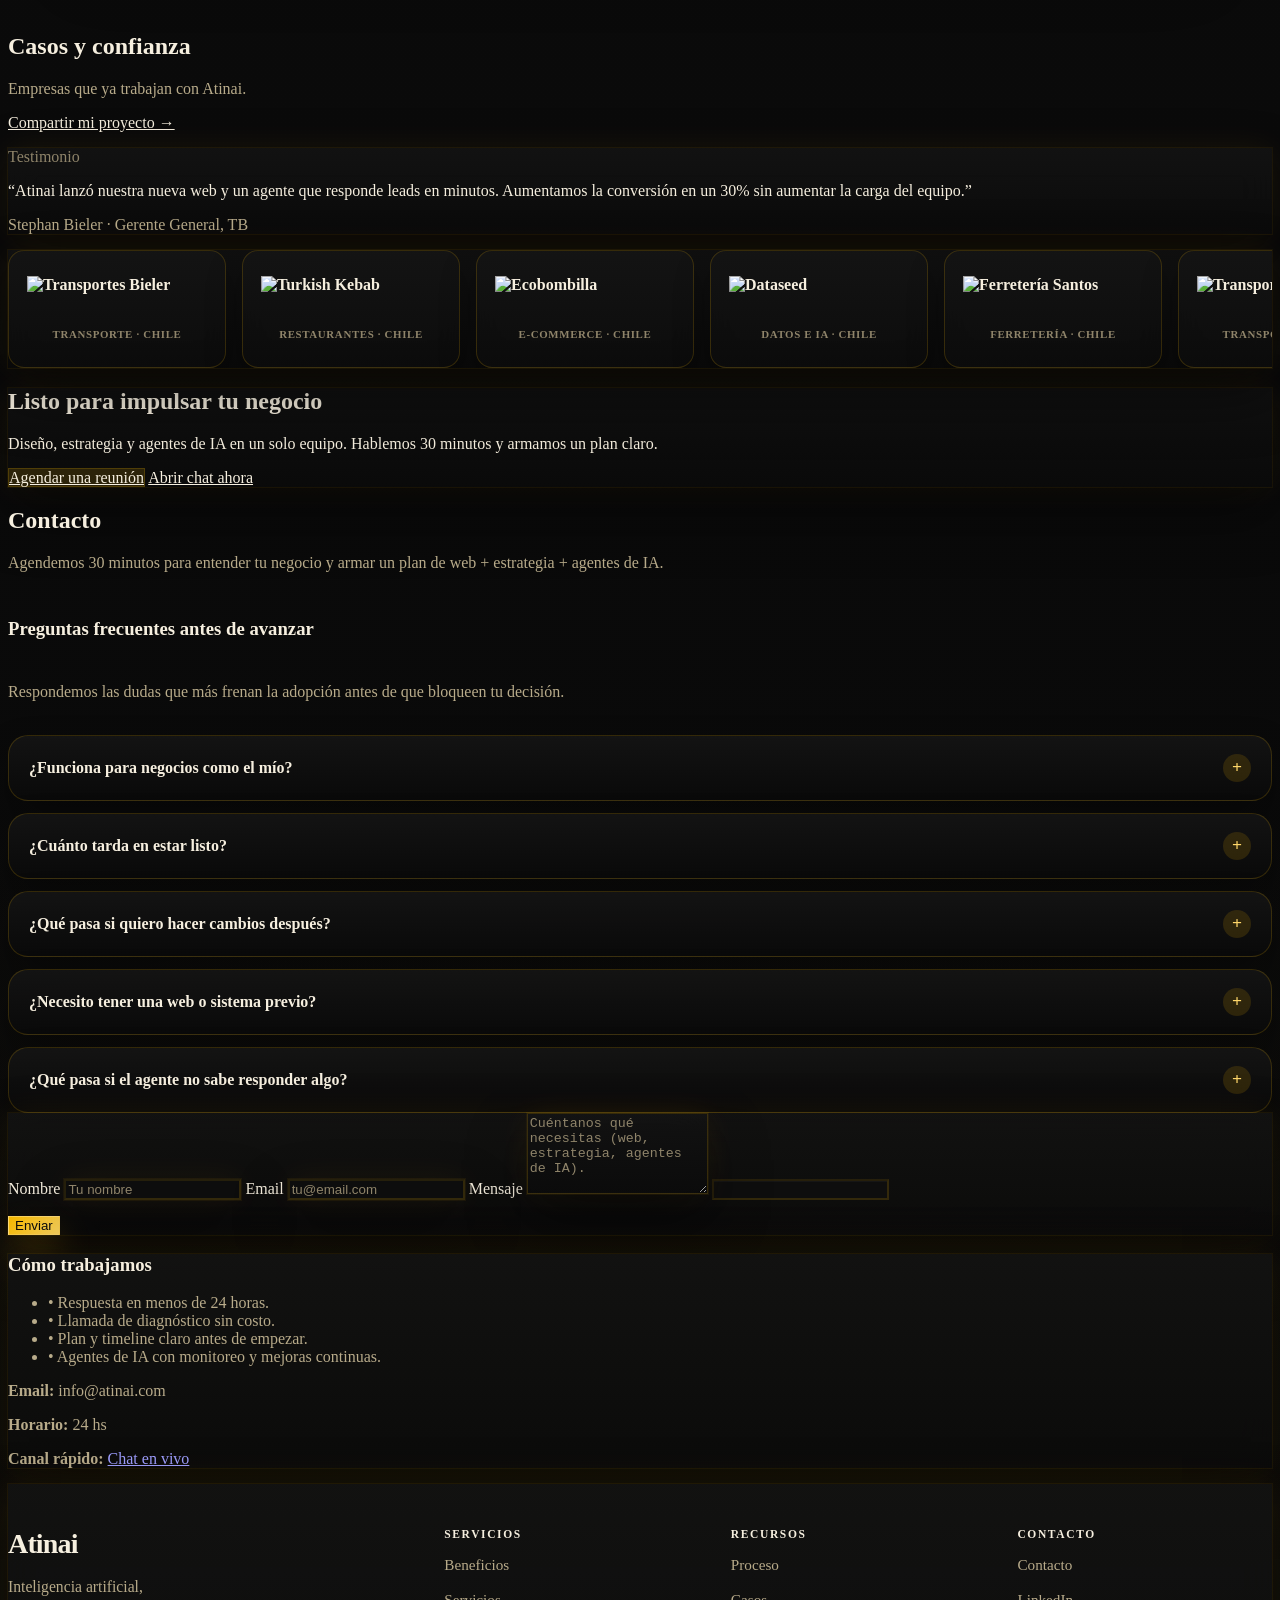
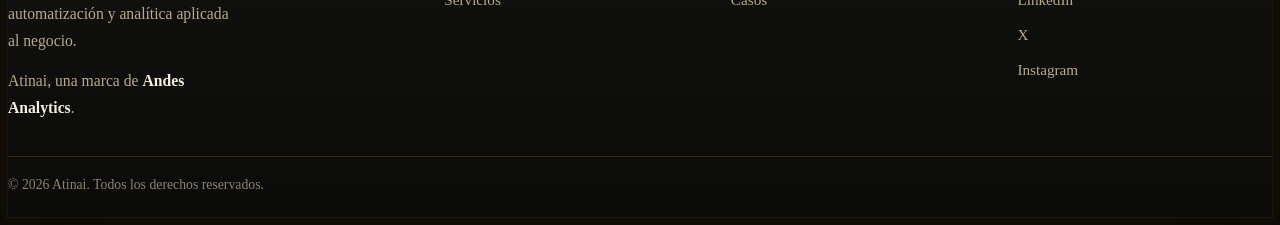
==== commit f51fda55: "fix: unify canonical domain metadata" ====
--- a/index.html
+++ b/index.html
@@ -19,7 +19,7 @@
   <title>Atinai | Inteligencia Artificial y Automatización para Empresas</title>
   <meta name="description" content="Atinai implementa soluciones de inteligencia artificial, automatización, agentes de IA, Power BI y análisis de datos para empresas." />
   <meta name="robots" content="index, follow" />
-  <link rel="canonical" href="https://atinai.com/" />
+  <link rel="canonical" href="https://www.atinai.com/" />
   <meta name="author" content="Atinai" />
 
   <!-- Schema.org structured data -->
@@ -28,7 +28,7 @@
     "@context": "https://schema.org",
     "@type": "Organization",
     "name": "Atinai",
-    "url": "https://atinai.com",
+    "url": "https://www.atinai.com",
     "description": "Agencia de automatización e implementación de agentes de IA para pymes en Chile, Argentina y México.",
     "email": "info@atinai.com",
     "contactPoint": {
@@ -50,7 +50,7 @@
     "@context": "https://schema.org",
     "@type": "WebSite",
     "name": "Atinai",
-    "url": "https://atinai.com",
+    "url": "https://www.atinai.com",
     "inLanguage": "es",
     "description": "Agencia de automatización e implementación de IA para pymes en LATAM."
   }
@@ -64,7 +64,7 @@
     "provider": {
       "@type": "Organization",
       "name": "Atinai",
-      "url": "https://atinai.com"
+      "url": "https://www.atinai.com"
     },
     "areaServed": ["Chile", "Argentina", "México"],
     "availableLanguage": "es",
@@ -122,14 +122,14 @@
   <meta property="og:title" content="Atinai | Inteligencia Artificial y Automatización para Empresas" />
   <meta property="og:description" content="Soluciones de IA, automatización, agentes de IA, Power BI y análisis de datos para empresas." />
   <meta property="og:type" content="website" />
-  <meta property="og:url" content="https://atinai.com/" />
+  <meta property="og:url" content="https://www.atinai.com/" />
   <meta property="og:site_name" content="Atinai" />
   <meta property="og:locale" content="es_CL" />
-  <meta property="og:image" content="https://atinai.com/assets/img/banner-principal-tech.png" />
+  <meta property="og:image" content="https://www.atinai.com/assets/img/banner-principal-tech.png" />
   <meta name="twitter:card" content="summary_large_image" />
   <meta name="twitter:title" content="Atinai | Inteligencia Artificial y Automatización para Empresas" />
   <meta name="twitter:description" content="Atinai implementa soluciones de inteligencia artificial, automatización, agentes de IA, Power BI y análisis de datos para empresas." />
-  <meta name="twitter:image" content="https://atinai.com/assets/img/banner-principal-tech.png" />
+  <meta name="twitter:image" content="https://www.atinai.com/assets/img/banner-principal-tech.png" />
 
   <link rel="preconnect" href="https://fonts.googleapis.com">
   <link rel="preconnect" href="https://fonts.gstatic.com" crossorigin>
